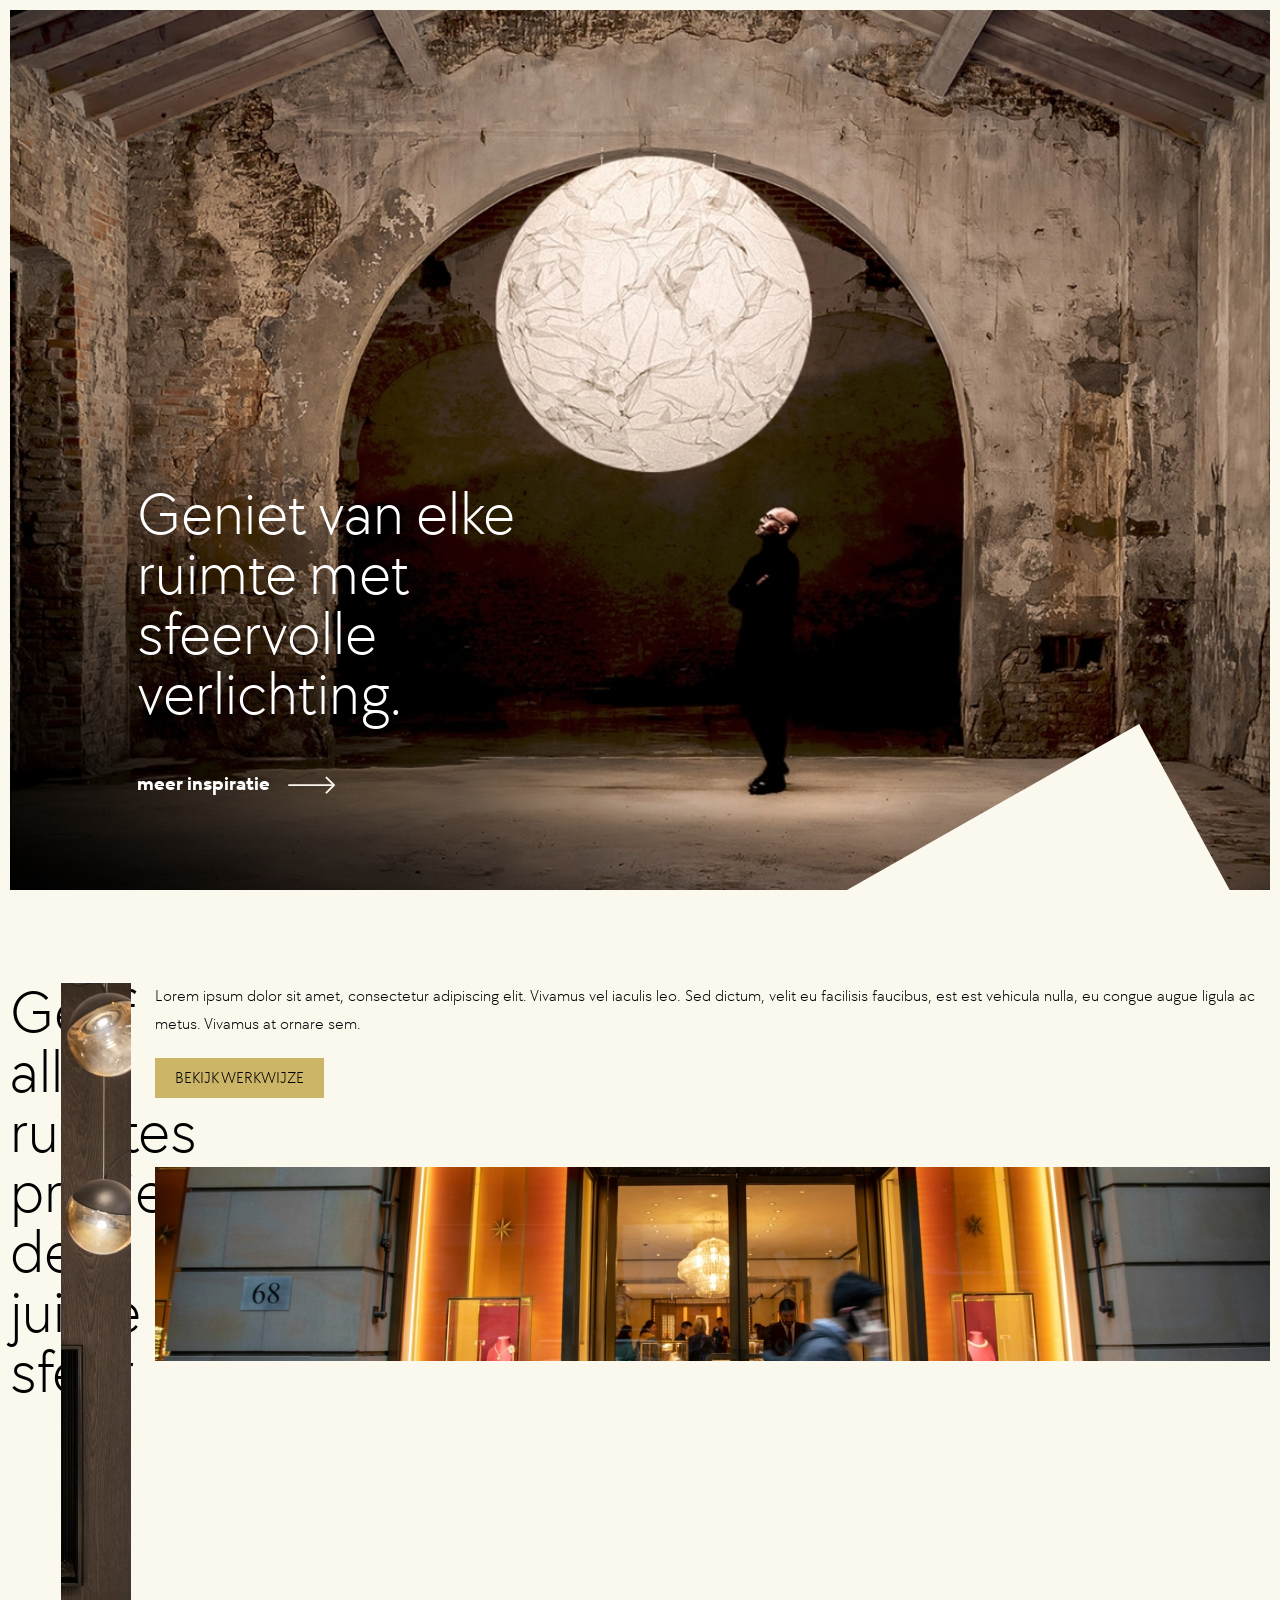
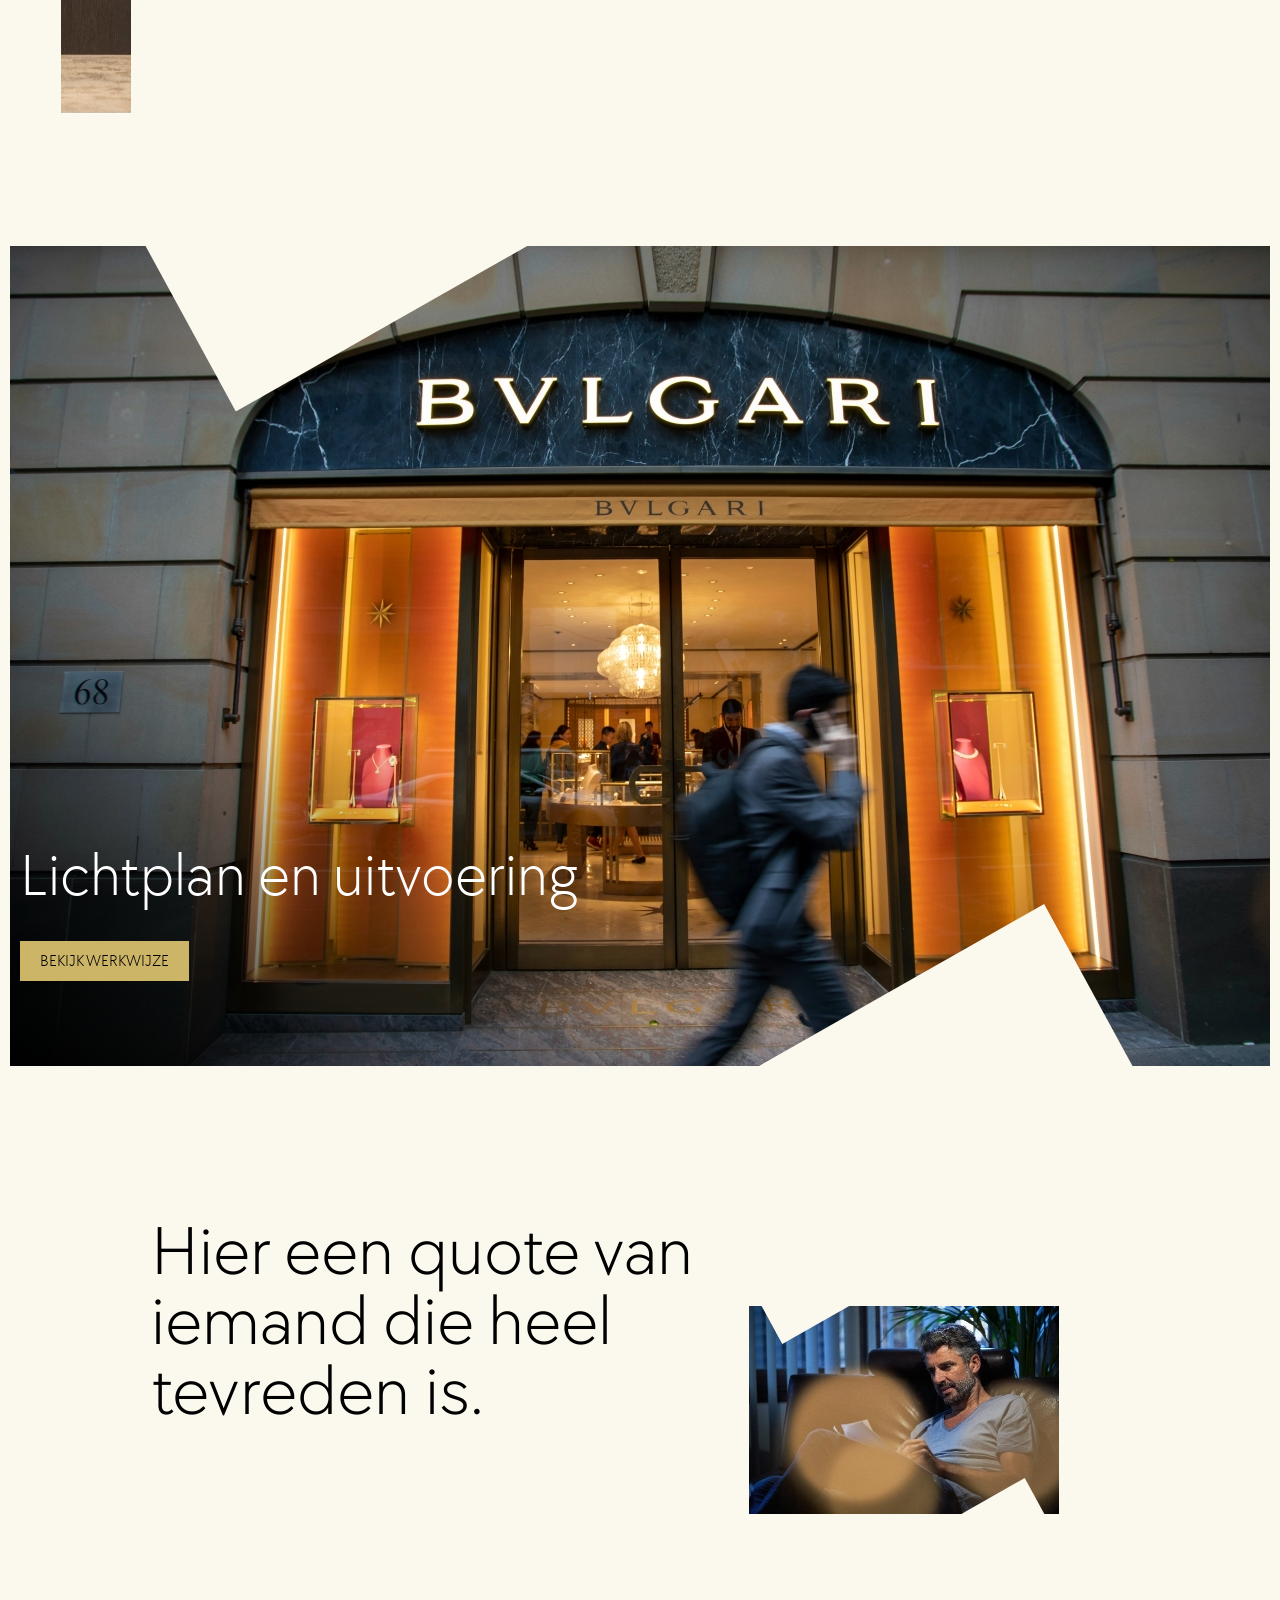
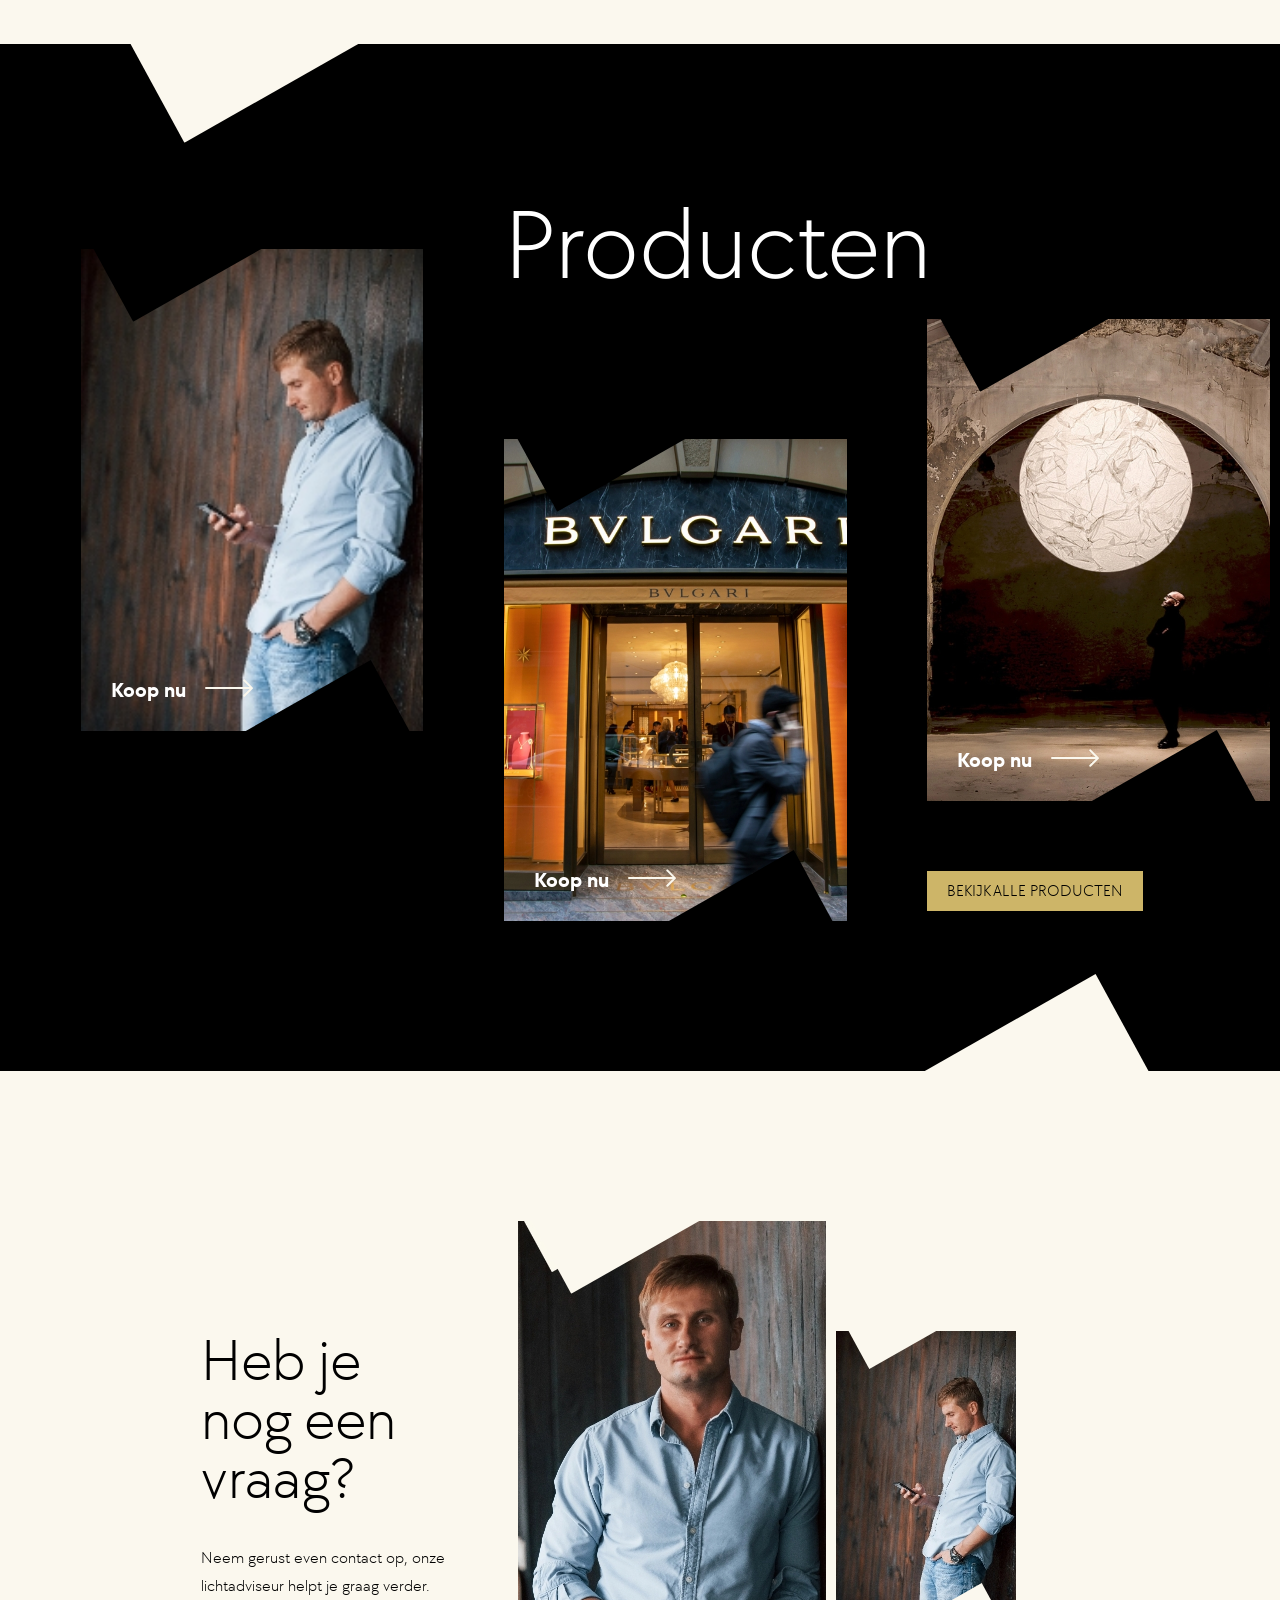
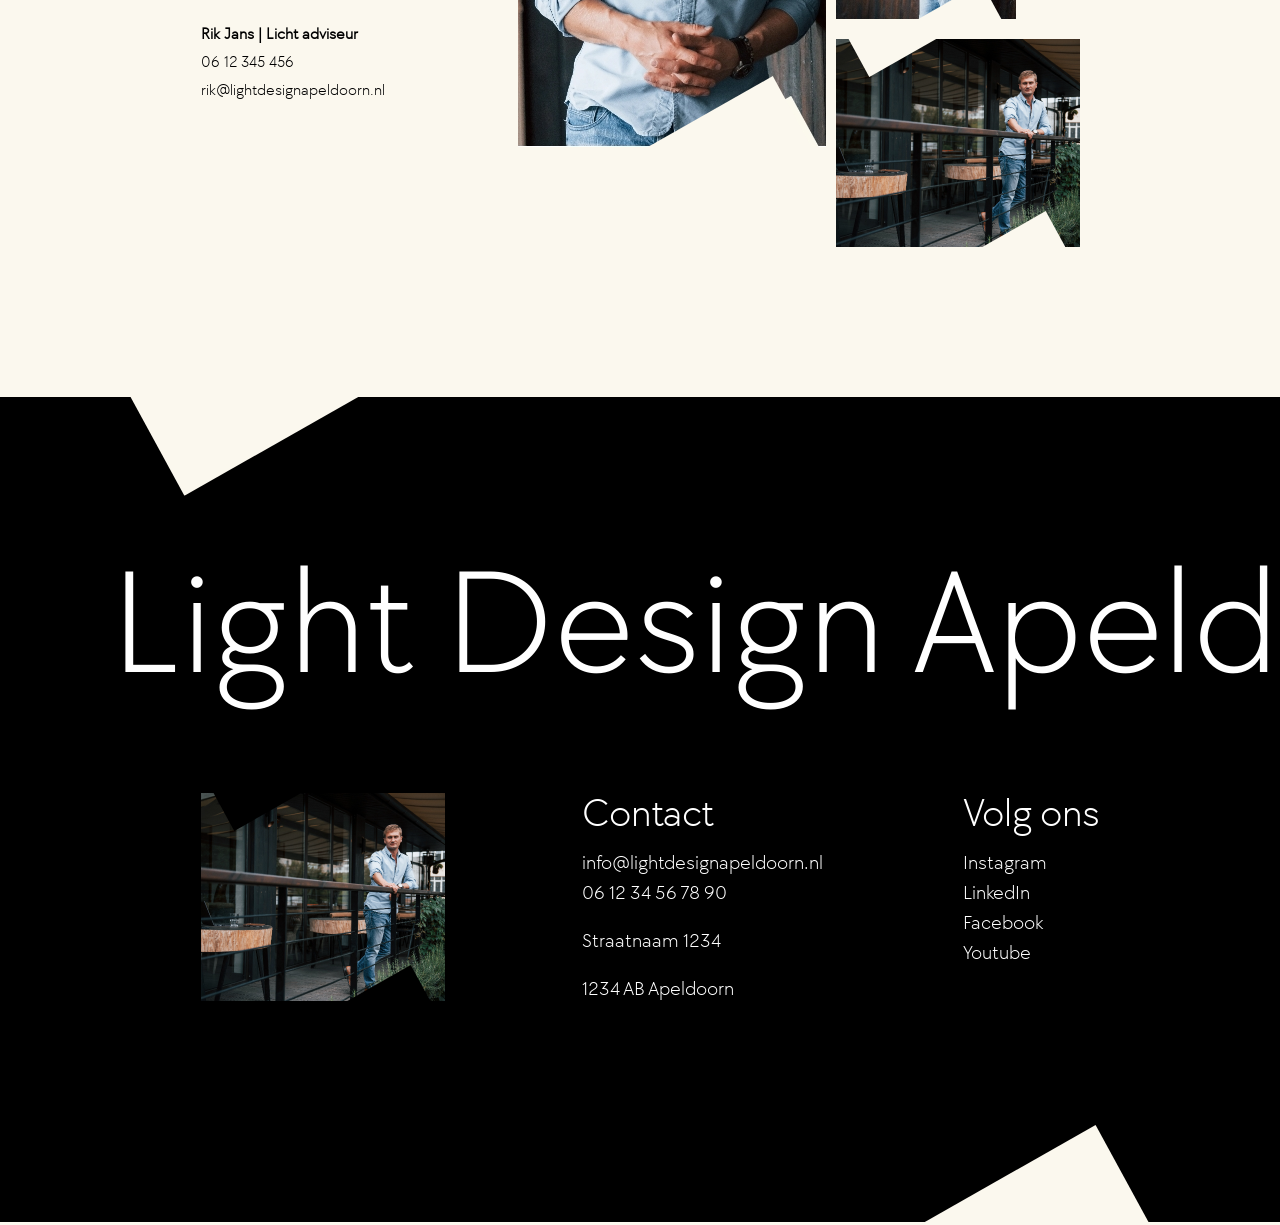
==== index.html @ 95f91394 "fix hero" ====
<!DOCTYPE html>
<html lang="en">
  <head>
    <meta charset="UTF-8" />
    <meta name="viewport" content="width=device-width, initial-scale=1.0" />
    <link rel="stylesheet" href="style.css" />
  
    <title>Light Design</title>
  </head>
  <body>
    <section class="hero">
      <svg class="shape-bottom" xmlns="http://www.w3.org/2000/svg" width="413.691"    height="179.454" viewBox="0 0 413.691 179.454">
        <path id="Path_262" data-name="Path 262" d="M315.835,0,0,179.453H413.691Z" transform="translate(0 0)" fill="#fbf8ee"/>
       </svg>
      <div class="hero-image cover-image">
        <img src="images/cms/image-hero.jpg" alt="image-hero" />
      </div>
      <div class="wrapper">
      <div class="hero-text">
            <h1>Geniet van elke ruimte met sfeervolle verlichting.</h1>
            <a class="btn" href="overview.html">
              <span>meer inspiratie</span> 
              <svg class="arrow-right" xmlns="http://www.w3.org/2000/svg" width="47.981" height="18.22" viewBox="0 0 47.981 18.22">
              <g id="arrow-right" transform="translate(1 1.414)">
                <line id="Line_7" data-name="Line 7" x2="45" transform="translate(0 7.696)" fill="none" stroke="#fbf8ee" stroke-linecap="round" stroke-linejoin="round" stroke-width="2"/>
                <path id="Path_115" data-name="Path 115" d="M12,5l7.7,7.7-7.7,7.7" transform="translate(26.285 -5)" fill="none" stroke="#fbf8ee" stroke-linecap="round" stroke-linejoin="round" stroke-width="2"/>
              </g>
            </svg>
            </a>
        </div>
      </div>
    </section>
    <section class="gallery ">
      <div class="wrapper ">
          <h2>Geef alle ruimtes precies de juiste sfeer</h2>
        <div class="galley-image cover-image">
          <img src="images/cms/gallery-image-big.jpg" alt="">
        </div>
        <div class="gallery-text-image">
          <p>Lorem ipsum dolor sit amet, consectetur adipiscing elit. Vivamus vel iaculis leo. Sed dictum, velit eu facilisis faucibus, est est vehicula nulla, eu congue augue ligula ac metus. Vivamus at ornare sem.</p>
          <a class="btn btn-brown" href="#">BEKIJK WERKWIJZE</a>
          <div class="gallery-text-image-image cover-image">
            <img src="images/cms/gallery-image-small.jpg" alt="">
          </div>
        </div>
      </div>
    </section>
    <section class="overview-project">
      <svg class="shape-top" xmlns="http://www.w3.org/2000/svg" width="413.691"    height="179.454" viewBox="0 0 413.691 179.454">
        <path id="Path_262" data-name="Path 262" d="M315.835,0,0,179.453H413.691Z" transform="translate(0 0)" fill="#fbf8ee"/>
       </svg>
      <svg class="shape-bottom" xmlns="http://www.w3.org/2000/svg" width="413.691"    height="179.454" viewBox="0 0 413.691 179.454">
        <path id="Path_262" data-name="Path 262" d="M315.835,0,0,179.453H413.691Z" transform="translate(0 0)" fill="#fbf8ee"/>
       </svg>
      <div class="overview-project-image cover-image">
        <img src="images/cms/gallery-image-small.jpg" alt="">
      </div>
      <div class="wrapper">
      <div class="overview-project-text">
            <h1>Lichtplan en uitvoering</h1>
            <a class="btn btn-brown" href="">BEKIJK WERKWIJZE</a>
        </div>
      </div>
    </section>
    <section class="text-image">
      <div class="wrapper">
        <div class="text-image-text">
          <h1>Hier een quote van iemand die heel tevreden is.</h1>
        </div>
        <div class="text-image-image cover-image">
          <svg class="shape-top" xmlns="http://www.w3.org/2000/svg" width="413.691"    height="179.454" viewBox="0 0 413.691 179.454">
            <path id="Path_262" data-name="Path 262" d="M315.835,0,0,179.453H413.691Z" transform="translate(0 0)" fill="#fbf8ee"/>
           </svg>
          <svg class="shape-bottom" xmlns="http://www.w3.org/2000/svg" width="413.691"    height="179.454" viewBox="0 0 413.691 179.454">
            <path id="Path_262" data-name="Path 262" d="M315.835,0,0,179.453H413.691Z" transform="translate(0 0)" fill="#fbf8ee"/>
           </svg>
          <img src="images/cms/image-text.jpg" alt="">
        </div>
     </div>
    </section>
    
    <section class="overview-products">
      <svg class="shape-top" xmlns="http://www.w3.org/2000/svg" width="413.691"    height="179.454" viewBox="0 0 413.691 179.454">
        <path id="Path_262" data-name="Path 262" d="M315.835,0,0,179.453H413.691Z" transform="translate(0 0)" fill="#fbf8ee"/>
       </svg>
      <svg class="shape-bottom" xmlns="http://www.w3.org/2000/svg" width="413.691"    height="179.454" viewBox="0 0 413.691 179.454">
        <path id="Path_262" data-name="Path 262" d="M315.835,0,0,179.453H413.691Z" transform="translate(0 0)" fill="#fbf8ee"/>
       </svg>
      <div class="wrapper">
        <h1>Producten</h1>
        <div class="overview-products-items">
          <div class="overview-produc-item">
            <svg class="shape-top" xmlns="http://www.w3.org/2000/svg" width="413.691"    height="179.454" viewBox="0 0 413.691 179.454">
              <path id="Path_262" data-name="Path 262" d="M315.835,0,0,179.453H413.691Z" transform="translate(0 0)" fill="#fbf8ee"/>
             </svg>
            <svg class="shape-bottom" xmlns="http://www.w3.org/2000/svg" width="413.691"    height="179.454" viewBox="0 0 413.691 179.454">
              <path id="Path_262" data-name="Path 262" d="M315.835,0,0,179.453H413.691Z" transform="translate(0 0)" fill="#fbf8ee"/>
             </svg>
            <div class="overview-product-item-image cover-image">
              <img src="images/cms/image2.jpg" alt="">
            </div>
            <div class="overview-product-item-text">
              <a class="btn" href="#">
                <span>Koop nu</span> 
                <svg class="arrow-right" xmlns="http://www.w3.org/2000/svg" width="47.981" height="18.22" viewBox="0 0 47.981 18.22">
                <g id="arrow-right" transform="translate(1 1.414)">
                  <line id="Line_7" data-name="Line 7" x2="45" transform="translate(0 7.696)" fill="none" stroke="#fbf8ee" stroke-linecap="round" stroke-linejoin="round" stroke-width="2"/>
                  <path id="Path_115" data-name="Path 115" d="M12,5l7.7,7.7-7.7,7.7" transform="translate(26.285 -5)" fill="none" stroke="#fbf8ee" stroke-linecap="round" stroke-linejoin="round" stroke-width="2"/>
                </g>
              </svg>
              </a>
            </div>
          </div>

          <div class="overview-produc-item">
            <svg class="shape-top" xmlns="http://www.w3.org/2000/svg" width="413.691"    height="179.454" viewBox="0 0 413.691 179.454">
              <path id="Path_262" data-name="Path 262" d="M315.835,0,0,179.453H413.691Z" transform="translate(0 0)" fill="#fbf8ee"/>
             </svg>
            <svg class="shape-bottom" xmlns="http://www.w3.org/2000/svg" width="413.691"    height="179.454" viewBox="0 0 413.691 179.454">
              <path id="Path_262" data-name="Path 262" d="M315.835,0,0,179.453H413.691Z" transform="translate(0 0)" fill="#fbf8ee"/>
             </svg>
            <div class="overview-product-item-image cover-image">
              <img src="images/cms/gallery-image-small.jpg" alt="">
            </div>
            <div class="overview-product-item-text">
              <a class="btn" href="#">
                <span>Koop nu</span> 
                <svg class="arrow-right" xmlns="http://www.w3.org/2000/svg" width="47.981" height="18.22" viewBox="0 0 47.981 18.22">
                <g id="arrow-right" transform="translate(1 1.414)">
                  <line id="Line_7" data-name="Line 7" x2="45" transform="translate(0 7.696)" fill="none" stroke="#fbf8ee" stroke-linecap="round" stroke-linejoin="round" stroke-width="2"/>
                  <path id="Path_115" data-name="Path 115" d="M12,5l7.7,7.7-7.7,7.7" transform="translate(26.285 -5)" fill="none" stroke="#fbf8ee" stroke-linecap="round" stroke-linejoin="round" stroke-width="2"/>
                </g>
              </svg>
              </a>
            </div>
          </div>

          <div class="overview-produc-item">
            <svg class="shape-top" xmlns="http://www.w3.org/2000/svg" width="413.691"    height="179.454" viewBox="0 0 413.691 179.454">
              <path id="Path_262" data-name="Path 262" d="M315.835,0,0,179.453H413.691Z" transform="translate(0 0)" fill="#fbf8ee"/>
             </svg>
            <svg class="shape-bottom" xmlns="http://www.w3.org/2000/svg" width="413.691"    height="179.454" viewBox="0 0 413.691 179.454">
              <path id="Path_262" data-name="Path 262" d="M315.835,0,0,179.453H413.691Z" transform="translate(0 0)" fill="#fbf8ee"/>
             </svg>
            <div class="overview-product-item-image cover-image">
              <img src="images/cms/image-hero.jpg" alt="">
            </div>
            <div class="overview-product-item-text">
              <a class="btn" href="#">
                <span>Koop nu</span> 
                <svg class="arrow-right" xmlns="http://www.w3.org/2000/svg" width="47.981" height="18.22" viewBox="0 0 47.981 18.22">
                <g id="arrow-right" transform="translate(1 1.414)">
                  <line id="Line_7" data-name="Line 7" x2="45" transform="translate(0 7.696)" fill="none" stroke="#fbf8ee" stroke-linecap="round" stroke-linejoin="round" stroke-width="2"/>
                  <path id="Path_115" data-name="Path 115" d="M12,5l7.7,7.7-7.7,7.7" transform="translate(26.285 -5)" fill="none" stroke="#fbf8ee" stroke-linecap="round" stroke-linejoin="round" stroke-width="2"/>
                </g>
              </svg>
              </a>
            </div>
          </div>
          
          <div class="btn-product">
            <a href="#" class=" btn btn-brown">BEKIJK ALLE PRODUCTEN</a>
          </div>
        </div>
      </div>
    </section>

    <section class="cta">
      <div class="wrapper ">
        <div class="cta-content">
          <h2>Heb je nog een vraag?</h2>
          <p> Neem gerust even contact op, onze lichtadviseur helpt je graag verder.</p>
          <h5>Rik Jans | Licht adviseur</h5>
          <a href="#"> 06 12 345 456</a>
          <a href="#"> rik@lightdesignapeldoorn.nl</a>
        </div>
        <div class="cta-image-big cover-image">
          <svg class="shape-top" xmlns="http://www.w3.org/2000/svg" width="413.691"    height="179.454" viewBox="0 0 413.691 179.454">
            <path id="Path_262" data-name="Path 262" d="M315.835,0,0,179.453H413.691Z" transform="translate(0 0)" fill="#fbf8ee"/>
           </svg>
          <svg class="shape-bottom" xmlns="http://www.w3.org/2000/svg" width="413.691"    height="179.454" viewBox="0 0 413.691 179.454">
            <path id="Path_262" data-name="Path 262" d="M315.835,0,0,179.453H413.691Z" transform="translate(0 0)" fill="#fbf8ee"/>
           </svg>
          <img src="images/cms/image1.jpg" alt="">
        </div>
        <div class="cta-image-medium-small">
          <div class="cta-image-small cover-image">
            <svg class="shape-top" xmlns="http://www.w3.org/2000/svg" width="413.691"    height="179.454" viewBox="0 0 413.691 179.454">
              <path id="Path_262" data-name="Path 262" d="M315.835,0,0,179.453H413.691Z" transform="translate(0 0)" fill="#fbf8ee"/>
             </svg>
            <svg class="shape-bottom" xmlns="http://www.w3.org/2000/svg" width="413.691"    height="179.454" viewBox="0 0 413.691 179.454">
              <path id="Path_262" data-name="Path 262" d="M315.835,0,0,179.453H413.691Z" transform="translate(0 0)" fill="#fbf8ee"/>
             </svg>
            <img src="images/cms/image2.jpg" alt="">
          </div>
          <div class="cta-image-medium cover-image">
            <svg class="shape-top" xmlns="http://www.w3.org/2000/svg" width="413.691"    height="179.454" viewBox="0 0 413.691 179.454">
              <path id="Path_262" data-name="Path 262" d="M315.835,0,0,179.453H413.691Z" transform="translate(0 0)" fill="#fbf8ee"/>
             </svg>
            <svg class="shape-bottom" xmlns="http://www.w3.org/2000/svg" width="413.691"    height="179.454" viewBox="0 0 413.691 179.454">
              <path id="Path_262" data-name="Path 262" d="M315.835,0,0,179.453H413.691Z" transform="translate(0 0)" fill="#fbf8ee"/>
             </svg>
            <img src="images/cms/image-body.png" alt="">
          </div>
        </div>
      </div>
    </section>
    <footer>
      <svg class="shape-top" xmlns="http://www.w3.org/2000/svg" width="413.691"    height="179.454" viewBox="0 0 413.691 179.454">
        <path id="Path_262" data-name="Path 262" d="M315.835,0,0,179.453H413.691Z" transform="translate(0 0)" fill="#fbf8ee"/>
       </svg>
      <svg class="shape-bottom" xmlns="http://www.w3.org/2000/svg" width="413.691"    height="179.454" viewBox="0 0 413.691 179.454">
        <path id="Path_262" data-name="Path 262" d="M315.835,0,0,179.453H413.691Z" transform="translate(0 0)" fill="#fbf8ee"/>
       </svg>
      <div class="wrapper ">
        <h1>Light Design Apeldoorn</h1>
        <div class="footer-content">
          <div class="footer-image cover-image">
            <svg class="shape-top" xmlns="http://www.w3.org/2000/svg" width="413.691"    height="179.454" viewBox="0 0 413.691 179.454">
              <path id="Path_262" data-name="Path 262" d="M315.835,0,0,179.453H413.691Z" transform="translate(0 0)" fill="#fbf8ee"/>
             </svg>
            <svg class="shape-bottom" xmlns="http://www.w3.org/2000/svg" width="413.691"    height="179.454" viewBox="0 0 413.691 179.454">
              <path id="Path_262" data-name="Path 262" d="M315.835,0,0,179.453H413.691Z" transform="translate(0 0)" fill="#fbf8ee"/>
             </svg>
            <img src="images/cms/image-body.png" alt="">
          </div>
          <div class="footer-adress">
            <h3>Contact</h3>
            <a href="#">info@lightdesignapeldoorn.nl </a>
            <p> 06 12 34 56 78 90 </p>
            <p>Straatnaam 1234 </p>
            <p>1234 AB Apeldoorn </p>
          </div>
          <div class="footer-social">
            <h3>Volg ons</h3>
            <ul>
              <li> <a href="#">Instagram</a></li>
              <li> <a href="#">LinkedIn</a></li>
              <li> <a href="#">Facebook</a></li>
              <li> <a href="#">Youtube</a></li>
            </ul>
          </div>

        </div>
      </div>
    </footer>

    <script src="script/script.js"></script>
  </body>
</html>
---- style.css ----
﻿/*!
Theme Name: GS custom Theme
Author: GrowSkills
Author URI: https://growskills.nl/
Description: Custom developed theme.
Text Domain: starter-theme
Version: 1
*/@font-face{font-family:"bold";src:url(/fonts/TTChocolatesTrialBold.ttf)}@font-face{font-family:"light";src:url(/fonts/TTChocolatesTrialLight.ttf)}html{line-height:1.75rem;font-size:1rem;font-weight:400;font-family:light,sans-serif;-webkit-font-smoothing:antialiased;-webkit-tap-highlight-color:rgba(0,0,0,0);-moz-osx-font-smoothing:grayscale;-webkit-text-size-adjust:100%;box-sizing:border-box;scroll-behavior:smooth}*{margin:0;padding:0}body{min-height:100vh;color:#000;background-color:#fbf8ee}#site-container{position:relative;overflow:hidden}#content-container>section:first-child{margin-top:50px}@media(min-width: 60rem){#content-container>section:first-child{margin-top:118px}}.cover-image{position:relative;width:100%}.cover-image>img{display:block;width:100%;height:100%;position:absolute;left:0;top:0;object-fit:cover}.wrapper{position:relative;width:calc(100% - 20px);max-width:86.875rem;margin:0 auto;display:grid;grid-template-columns:repeat(12, 1fr);grid-gap:0rem 10px;gap:0rem 10px}@media(min-width: 48rem){.wrapper{display:grid;grid-template-columns:repeat(20, 1fr);grid-gap:0rem 10px;gap:0rem 10px}}.with-margin{margin:2rem 0}@media(min-width: 48rem){.with-margin{margin:3rem 0}}@media(min-width: 60rem){.with-margin{margin:4rem 0}}@media(min-width: 90rem){.with-margin{margin:8rem 0}}.with-padding{padding:52px 0}@media(min-width: 48rem){.with-padding{padding:51px 0}}@media(min-width: 60rem){.with-padding{padding:5.75rem 0}}h1,h2,h3,h4{font-family:light,sans-serif;line-height:1;color:#000}h2,h3,h4{margin-bottom:0.625rem}h1{font-size:2.25rem;margin-bottom:1.5625rem;line-height:1;color:#fff;font-weight:300}@media(min-width: 60rem){h1{font-size:3.75rem;margin-bottom:2.25rem}}h2{font-size:2rem;line-height:1;font-weight:400;margin-bottom:1.5625rem}@media(min-width: 48rem){h2{font-size:2.5rem}}@media(min-width: 60rem){h2{font-size:3.75rem;margin-bottom:2.25rem}}h3{font-size:1.5rem;margin-bottom:0.9375rem}h4{font-size:1.375rem}b,strong{font-weight:700}em{font-style:italic}p{margin-bottom:20px}.text-container{padding:60px 0}@media(min-width: 60rem){.text-container{padding:150px 0;display:grid;grid-template-columns:repeat(16, 1fr);grid-gap:0rem 10px;gap:0rem 10px}}@media(min-width: 60rem){.text-container h1,.text-container h2,.text-container h3,.text-container h4,.text-container h5,.text-container h6{grid-column-start:1;grid-column-end:span 13}}.text-container p,.text-container ul,.text-container ol,.text-container blockquote,.text-container .embed-container,.text-container .wp-caption{line-height:1.5rem;max-width:100%;margin:0 0.3125rem 1.25rem 0}@media(min-width: 60rem){.text-container p,.text-container ul,.text-container ol,.text-container blockquote,.text-container .embed-container,.text-container .wp-caption{grid-column-start:1;grid-column-end:span 9}}@media(min-width: 60rem){.text-container p:last-child,.text-container ul:last-child,.text-container ol:last-child,.text-container blockquote:last-child,.text-container .embed-container:last-child,.text-container .wp-caption:last-child{margin-bottom:0}}.text-container ul,.text-container ol{position:relative;list-style:none}.text-container ul li:not(.gfield),.text-container ol li:not(.gfield){padding-left:1.25em}.text-container ul li:not(.gfield)::before,.text-container ol li:not(.gfield)::before{position:absolute;text-indent:-1.25em}.text-container ul li:not(.gfield)::before{content:"•"}.text-container ol{counter-reset:ol-counter}.text-container ol li{counter-increment:ol-counter}.text-container ol li::before{content:counter(ol-counter) "."}.text-container a:not(.btn):hover{color:#000}.text-container p:has(img){max-width:100%;position:relative;height:350px;margin:40px 0 60px 0}@media(min-width: 60rem){.text-container p:has(img){height:558px;grid-column-start:4;grid-column-end:span 13}}.text-container p:has(img)>img{width:100%;height:100%;object-fit:cover}.text-container p:has(img)::before{content:"";position:absolute;top:0;width:167.18px;left:10px;height:68px;background:url("images/shape-bottom.svg") no-repeat 0 0;z-index:3;transform:scale(-1)}.text-container p:has(img)::after{content:"";position:absolute;bottom:0;right:10px;width:167.18px;height:68px;background:url("images/shape-bottom.svg") no-repeat 0 0;z-index:5}.text-container blockquote{padding-left:1em;font-size:1.4em;line-height:1.2;border-left:.1rem solid currentColor}@media(min-width: 48rem){.text-container .body-text-btn{grid-column-start:1;grid-column-end:span 3}}.btn{transition:padding .3s ease-in-out;position:relative;font-family:bold,sans-serif;font-size:1rem;display:inline-block;background-color:#ba5d01;color:#fff;padding:0.75rem 1.25rem 0.75rem 1.25rem;text-decoration:none;line-height:1;overflow:hidden;z-index:1}.btn::before{position:absolute;content:"";top:50%;right:5px;width:35px;height:19px;transform:translate(-50%, -50%)}.btn{transition:all .2s ease-in-out}.btn-brown{font-family:light,sans-serif;background-color:#cdb568;color:#000;transition:all .2s ease-in-out;border:1px solid #cdb568;padding:0.6875rem 1.1875rem 0.6875rem 1.1875rem}.btn-brown:hover{background-color:rgba(0,0,0,0)}form{position:relative;max-width:43.75rem}form input[type=text]{background:#fff;height:3.75rem;padding:1.25rem 1.875rem;border-radius:1.875rem}form input[type=text]::-webkit-input-placeholder{color:rgba(0,0,0,.6);font-weight:400}form input[type=text]:-moz-placeholder{color:rgba(0,0,0,.6);font-weight:400}form input[type=text]::-moz-placeholder{color:rgba(0,0,0,.6);font-weight:400}form input[type=text]:-ms-input-placeholder{color:rgba(0,0,0,.6);font-weight:400}form input[type=submit]{position:absolute;top:0;right:0;background:#000;height:3.75rem;border-radius:1.875rem;color:#fff;font-weight:800;padding:0 1.875rem;text-transform:uppercase}form input[type=submit]:hover{cursor:pointer}header{position:fixed;top:25px;left:0;height:60px;z-index:100;width:100%}.logo{position:relative;display:inline-block;height:55px;width:60px;left:65px}.logo::before{content:"";position:absolute;top:-110px;left:-62px;width:279px;height:156px;background-color:#fbf8ee;transform:rotate(-31deg)}.hero{overflow:hidden;position:relative;height:589px;margin:10px 10px 0 10px}@media(min-width: 60rem){.hero{height:calc(100vh - 20px)}}.hero .wrapper{z-index:6;height:100%;align-items:end}@media(min-width: 48rem){.hero .wrapper{width:100%}}.hero .shape-bottom{bottom:-1px;position:absolute;right:25px;z-index:5;width:30vw;height:auto;max-width:414px}@media(min-width: 60rem){.hero .shape-bottom{right:40px}}.hero-image{position:absolute;height:100%;width:100%;z-index:3}.hero-image::before{content:"";position:absolute;top:0;left:0;width:100%;height:100%;z-index:4;background:#fff;background:linear-gradient(195deg, rgba(255, 255, 255, 0.0004376751) 50%, rgb(0, 0, 0) 100%)}@media(min-width: 60rem){.hero-image::before{background:linear-gradient(211deg, rgba(255, 255, 255, 0.0004376751) 65%, rgb(0, 0, 0) 100%)}}.hero-text{grid-column-start:2;grid-column-end:span 10;margin-bottom:38px}@media(min-width: 60rem){.hero-text{grid-column-start:3;grid-column-end:span 8;margin-bottom:76px}}.hero-text .arrow-right{position:relative;top:4px;right:0;padding-left:14px;width:35px;transition:right .3s ease-in-out}@media(min-width: 60rem){.hero-text .arrow-right{width:47px}}@media(min-width: 60rem){.hero-text .btn{padding-left:0;font-size:20px;background-color:rgba(0,0,0,0)}.hero-text .btn:hover .arrow-right{right:-20px;color:#ba5d01;z-index:-1}}.gallery{margin:92px 0px}.gallery .wrapper{display:grid;grid-template-columns:repeat(10, 1fr);grid-gap:0rem 10px;gap:0rem 10px}.gallery .wrapper h2{font-size:46px;margin-bottom:40px;grid-column-start:1;grid-column-end:span 11}@media(min-width: 60rem){.gallery .wrapper h2{font-size:60px;margin-bottom:200px;grid-column-start:1;grid-column-end:span 5}}.galley-image{height:440px;margin-left:1px;margin-bottom:40px;grid-column-start:2;grid-column-end:span 10}@media(min-width: 60rem){.galley-image{height:732px;grid-column-start:6;grid-column-end:span 8}}.gallery-text-image{position:relative;margin-left:5px;grid-column-start:2;grid-column-end:span 8}@media(min-width: 60rem){.gallery-text-image{margin-bottom:200px;grid-column-start:15;grid-column-end:span 5}}.gallery-text-image-image{display:none}@media(min-width: 60rem){.gallery-text-image-image{position:relative;display:block;margin-top:60px;height:193.93px}}.overview-project{overflow:hidden;position:relative;height:589px;margin:10px 0px 150px 10px}@media(min-width: 60rem){.overview-project{margin:10px 10px 150px 10px;min-height:820px}}.overview-project .wrapper{display:flex;align-items:end;height:100%;z-index:4}.overview-project .shape-top{top:-1px;position:absolute;left:25px;z-index:8;width:30vw;height:auto;transform:scale(-1);max-width:414px}@media(min-width: 60rem){.overview-project .shape-top{left:135px}}.overview-project .shape-bottom{bottom:-5px;position:absolute;right:25px;z-index:8;width:30vw;height:auto;max-width:414px}@media(min-width: 60rem){.overview-project .shape-bottom{right:135px}}.overview-project-image{position:absolute;height:100%;width:100%;z-index:3}.overview-project-image::before{content:"";position:absolute;top:0;left:0;width:100%;height:100%;z-index:4;background:#fff;background:linear-gradient(195deg, rgba(255, 255, 255, 0.0004376751) 50%, rgb(0, 0, 0) 100%)}@media(min-width: 60rem){.overview-project-image::before{background:linear-gradient(211deg, rgba(255, 255, 255, 0.0004376751) 65%, rgb(0, 0, 0) 100%)}}.overview-project-text{margin-bottom:38px}@media(min-width: 60rem){.overview-project-text{margin-bottom:76px}}.overview-project-text .arrow-right{position:relative;top:4px;right:0;padding-left:14px;width:35px;transition:right .3s ease-in-out}@media(min-width: 60rem){.overview-project-text .arrow-right{width:47px}}.text-image{margin-bottom:130px}.text-image .wrapper{display:grid;grid-template-columns:repeat(10, 1fr);grid-gap:0rem 10px;gap:0rem 10px}@media(min-width: 60rem){.text-image .wrapper{display:grid;grid-template-columns:repeat(18, 1fr);grid-gap:0rem 10px;gap:0rem 10px}}.text-image-text{grid-column-start:1;grid-column-end:span 10}@media(min-width: 60rem){.text-image-text{grid-column-start:3;grid-column-end:span 8}}.text-image-text h1{color:#000;font-size:46px;margin-bottom:60px}@media(min-width: 60rem){.text-image-text h1{font-size:70px}}.text-image-image{position:relative;overflow:hidden;grid-column-start:2;grid-column-end:span 10;height:208px;max-width:310px}@media(min-width: 60rem){.text-image-image{grid-column-start:11;grid-column-end:span 6;margin:90px 0 0 33px}}.text-image-image .shape-top{top:-1px;position:absolute;left:25px;z-index:8;width:90px;height:auto;transform:scale(-1);max-width:414px}@media(min-width: 60rem){.text-image-image .shape-top{left:1vw}}.text-image-image .shape-bottom{bottom:-3px;position:absolute;right:25px;z-index:8;width:90px;height:auto;max-width:414px}@media(min-width: 60rem){.text-image-image .shape-bottom{right:1vw}}.overview-products{position:relative;background-color:#000;padding:100px 0}@media(min-width: 60rem){.overview-products{padding:150px 0}}.overview-products .wrapper{display:grid;grid-template-columns:repeat(2, 1fr);grid-gap:0rem 10px;gap:0rem 10px}@media(min-width: 60rem){.overview-products .wrapper{display:grid;grid-template-columns:repeat(18, 1fr);grid-gap:0rem 10px;gap:0rem 10px}}@media(min-width: 60rem){.overview-products .wrapper h1{grid-column-start:8;grid-column-end:span 6;font-size:100px;margin-bottom:25px}}.overview-products .wrapper .btn-product{grid-column-start:1;grid-column-end:span 2}@media(min-width: 60rem){.overview-products .wrapper .btn-product{margin-top:-50px;grid-column-start:14;grid-column-end:span 5}}.overview-products .wrapper .btn-product .btn:hover{color:#cdb568}.overview-products .shape-top{top:-1px;position:absolute;left:10px;z-index:8;width:118px;height:auto;transform:scale(-1)}@media(min-width: 60rem){.overview-products .shape-top{width:230px;left:130px}}.overview-products .shape-bottom{bottom:-3px;position:absolute;right:10px;z-index:8;width:118px;height:auto}@media(min-width: 60rem){.overview-products .shape-bottom{width:230px;right:130px}}.overview-products-items{grid-column-start:1;grid-column-end:span 2;display:grid;grid-template-columns:repeat(10, 1fr);grid-gap:60px 10px;gap:60px 10px}@media(min-width: 48rem){.overview-products-items{display:grid;grid-template-columns:repeat(10, 1fr);grid-gap:60px 10px;gap:60px 10px}}@media(min-width: 60rem){.overview-products-items{grid-column-end:span 18;display:grid;grid-template-columns:repeat(18, 1fr);grid-gap:0rem 10px;gap:0rem 10px}}.overview-produc-item{height:482px;position:relative;overflow:hidden;grid-column-end:span 10}@media(min-width: 48rem){.overview-produc-item{grid-column-end:span 5}}@media(min-width: 60rem){.overview-produc-item:nth-child(3n+1){grid-column-start:2;margin-top:-70px}}@media(min-width: 60rem){.overview-produc-item:nth-child(3n+2){grid-column-start:8;margin-top:120px}}@media(min-width: 60rem){.overview-produc-item:nth-child(3n+3){grid-column-start:14}}.overview-produc-item .shape-top{top:-1px;position:absolute;left:25px;z-index:8;width:170px;height:auto;transform:scale(-1);max-width:414px}.overview-produc-item .shape-top path{fill:#000}@media(min-width: 60rem){.overview-produc-item .shape-top{left:1vw}}.overview-produc-item .shape-bottom{bottom:-3px;position:absolute;right:25px;z-index:8;width:170px;height:auto;max-width:414px}.overview-produc-item .shape-bottom path{fill:#000}@media(min-width: 60rem){.overview-produc-item .shape-bottom{right:1vw}}.overview-product-item-image{position:absolute;top:0;left:0;width:100%;height:100%}.overview-product-item-text{position:absolute;width:100%;height:100%;display:flex;flex-direction:column;justify-content:end;z-index:4}.overview-product-item-text .btn{margin:30px;padding-left:0;padding-bottom:0;background-color:rgba(0,0,0,0)}.overview-product-item-text .btn span{display:inline-block;font-size:21px;padding-right:15px}.cta{padding:150px 0}.cta .wrapper{display:grid;grid-template-columns:repeat(12, 1fr);grid-gap:50px 10px;gap:50px 10px}@media(min-width: 60rem){.cta .wrapper{display:grid;grid-template-columns:repeat(20, 1fr);grid-gap:0rem 10px;gap:0rem 10px}}.cta-content{grid-column-start:2;grid-column-end:span 8}@media(min-width: 60rem){.cta-content{margin-top:110px;grid-column-start:4;grid-column-end:span 4}}.cta-content h2{font-size:60px}@media(min-width: 60rem){.cta-content h2{font-size:59px}}.cta-content a{display:block;text-decoration:none;color:#000;transition:all .3s ease-in-out}.cta-content a:hover{color:#ba5d01}.cta-content h5{font-size:16px}.cta-image-big{overflow:hidden;height:350px;grid-column-start:2;grid-column-end:span 10}@media(min-width: 60rem){.cta-image-big{height:526px;grid-column-start:9;grid-column-end:span 5}}.cta-image-big .shape-top{top:-1px;position:absolute;left:25px;z-index:8;width:100px;height:auto;transform:scale(-1)}@media(min-width: 60rem){.cta-image-big .shape-top{left:1vw;width:170px}}.cta-image-big .shape-bottom{bottom:-3px;position:absolute;right:25px;z-index:8;width:100px;height:auto}@media(min-width: 60rem){.cta-image-big .shape-bottom{right:1vw;width:170px}}.cta-image-medium-small{display:none}@media(min-width: 60rem){.cta-image-medium-small{display:block;margin-top:110px;display:grid;grid-template-columns:repeat(4, 1fr);grid-gap:20px 10px;gap:20px 10px;grid-column-start:14;grid-column-end:span 4}}.cta-image-small{position:relative;overflow:hidden}@media(min-width: 60rem){.cta-image-small{height:288px;grid-column-start:1;grid-column-end:span 3}}.cta-image-small .shape-top{top:-1px;position:absolute;left:25px;z-index:8;width:90px;height:auto;transform:scale(-1)}@media(min-width: 60rem){.cta-image-small .shape-top{left:1vw}}.cta-image-small .shape-bottom{bottom:-3px;position:absolute;right:25px;z-index:8;width:90px;height:auto}@media(min-width: 60rem){.cta-image-small .shape-bottom{right:1vw}}.cta-image-medium{position:relative;overflow:hidden}@media(min-width: 60rem){.cta-image-medium{height:208px;grid-column-start:1;grid-column-end:span 4}}.cta-image-medium .shape-top{top:-1px;position:absolute;left:25px;z-index:8;width:90px;height:auto;transform:scale(-1)}@media(min-width: 60rem){.cta-image-medium .shape-top{left:1vw}}.cta-image-medium .shape-bottom{bottom:-3px;position:absolute;right:25px;z-index:8;width:90px;height:auto;max-width:414px}@media(min-width: 60rem){.cta-image-medium .shape-bottom{right:1vw}}.menu-is-open #content-container{position:fixed;width:100%;height:100vh;left:0;top:0}.header-menu-small{position:fixed;top:-100%;left:0;width:100%;transition:all .3s ease;z-index:8;opacity:0;min-height:100vh;background:#000}.header-menu-small .wrapper{padding-top:7.5rem}.header-menu-small .wrapper>ul{position:relative;width:100%;margin:0 auto}.header-menu-small .wrapper>ul ul.sub-menu li{margin-bottom:0}.header-menu-small .wrapper>ul ul.sub-menu li a{padding:0.625rem 1.25rem 1.25rem 1.875rem;font-size:1.25rem}.header-menu-small .wrapper>ul>li{margin-bottom:0.1875rem}.menu-is-open .header-menu-small{position:relative;top:0;opacity:1}.header-menu-small>ul{position:relative}.header-menu-small li{margin-bottom:0.1875rem}.header-menu-small a{font-family:bold,sans-serif;font-size:1.875rem;color:#fff;display:block;background:#181818;padding:1.25rem}.header-menu-large{display:none}@media(min-width: 60rem){.header-menu-large{display:flex;align-items:flex-start;padding-top:2.5rem}.header-menu-large li+li{margin-left:2rem}.header-menu-large li{position:relative}.header-menu-large li.current-menu-item:before{transition:all .4s ease-in-out;content:"";position:absolute;left:50%;top:-3.125rem;width:0.0625rem;height:1.875rem;background:#fff}.header-menu-large li.current-menu-item a{pointer-events:none}.header-menu-large li.menu-item-has-children:hover>ul{display:block}.fixed .header-menu-large li.current-menu-item:before{top:-2.5rem;background:#fff}.header-menu-large li a{font-family:bold,sans-serif;font-size:1.125rem;text-decoration:none;color:#fff}.header-menu-large li a:hover{text-decoration:underline}.fixed .header-menu-large li a{color:#fff}.fixed .header-menu-large{padding-top:1.25rem}.header-menu-large ul.sub-menu{display:none;position:absolute;top:2rem;left:0;background:#fff;min-width:9.375rem}.header-menu-large ul.sub-menu li{margin-left:0 !important;padding-bottom:0}.header-menu-large ul.sub-menu li a{color:#000;display:block;padding:0.75rem 0.625rem 0.5rem;font-size:1rem;border-radius:0;line-height:1.2}.header-menu-large ul.sub-menu li a:hover{background-color:rgba(0,0,0,.2);text-decoration:none}}.header-burger{position:absolute;top:1.875rem;transform:translateY(-50%);right:1.25rem;transition:transform .3s ease;transform-origin:center}@media(min-width: 60rem){.header-burger{display:none}}.menu-is-open .header-burger{transform:translateY(-50%) rotate(-90deg)}.header-burger-open{display:block;width:2.5rem;height:2.5rem}.menu-is-open .header-burger-open{display:none}.header-burger-close{display:none;width:2.5rem;height:2.5rem}.menu-is-open .header-burger-close{display:block}footer{position:relative;background-color:#000;padding:150px 0}footer .shape-top{top:-1px;position:absolute;left:10px;z-index:8;width:118px;height:auto;transform:scale(-1)}@media(min-width: 60rem){footer .shape-top{width:230px;left:130px}}footer .shape-bottom{bottom:-3px;position:absolute;right:10px;z-index:8;width:118px;height:auto}@media(min-width: 60rem){footer .shape-bottom{width:230px;right:130px}}footer .wrapper{display:grid;grid-template-columns:repeat(12, 1fr);grid-gap:0rem 10px;gap:0rem 10px;overflow:hidden}@media(min-width: 60rem){footer .wrapper{display:grid;grid-template-columns:repeat(20, 1fr);grid-gap:60px 10px;gap:60px 10px}}footer h1{position:relative;right:-25px;font-size:50px;text-wrap:nowrap;grid-column-start:1;grid-column-end:span 12}@media(min-width: 60rem){footer h1{right:-101px;font-size:150px}}footer h3,footer p,footer a{color:#fff;text-decoration:none}footer h3{font-size:40px;font-weight:300}footer p{font-size:20px}footer a{font-size:20px}.footer-adress{margin-bottom:50px}.footer-content{grid-column-start:2;grid-column-end:span 11}@media(min-width: 60rem){.footer-content{grid-column-start:1;grid-column-end:span 20;display:grid;grid-template-columns:repeat(20, 1fr);grid-gap:0rem 10px;gap:0rem 10px}}.footer-image{position:relative;display:none;height:208px}@media(min-width: 60rem){.footer-image{display:block;grid-column-start:4;grid-column-end:span 4}}.footer-image .shape-top{top:-1px;position:absolute;left:25px;z-index:8;width:90px;height:auto;transform:scale(-1);max-width:414px}.footer-image .shape-top path{fill:#000}@media(min-width: 60rem){.footer-image .shape-top{left:1vw}}.footer-image .shape-bottom{bottom:-3px;position:absolute;right:25px;z-index:8;width:90px;height:auto;max-width:414px}.footer-image .shape-bottom path{fill:#000}@media(min-width: 60rem){.footer-image .shape-bottom{right:1vw}}@media(min-width: 60rem){.footer-adress{grid-column-start:10;grid-column-end:span 4}}@media(min-width: 60rem){.footer-social{grid-column-start:16;grid-column-end:span 3}}/*# sourceMappingURL=style.css.map */
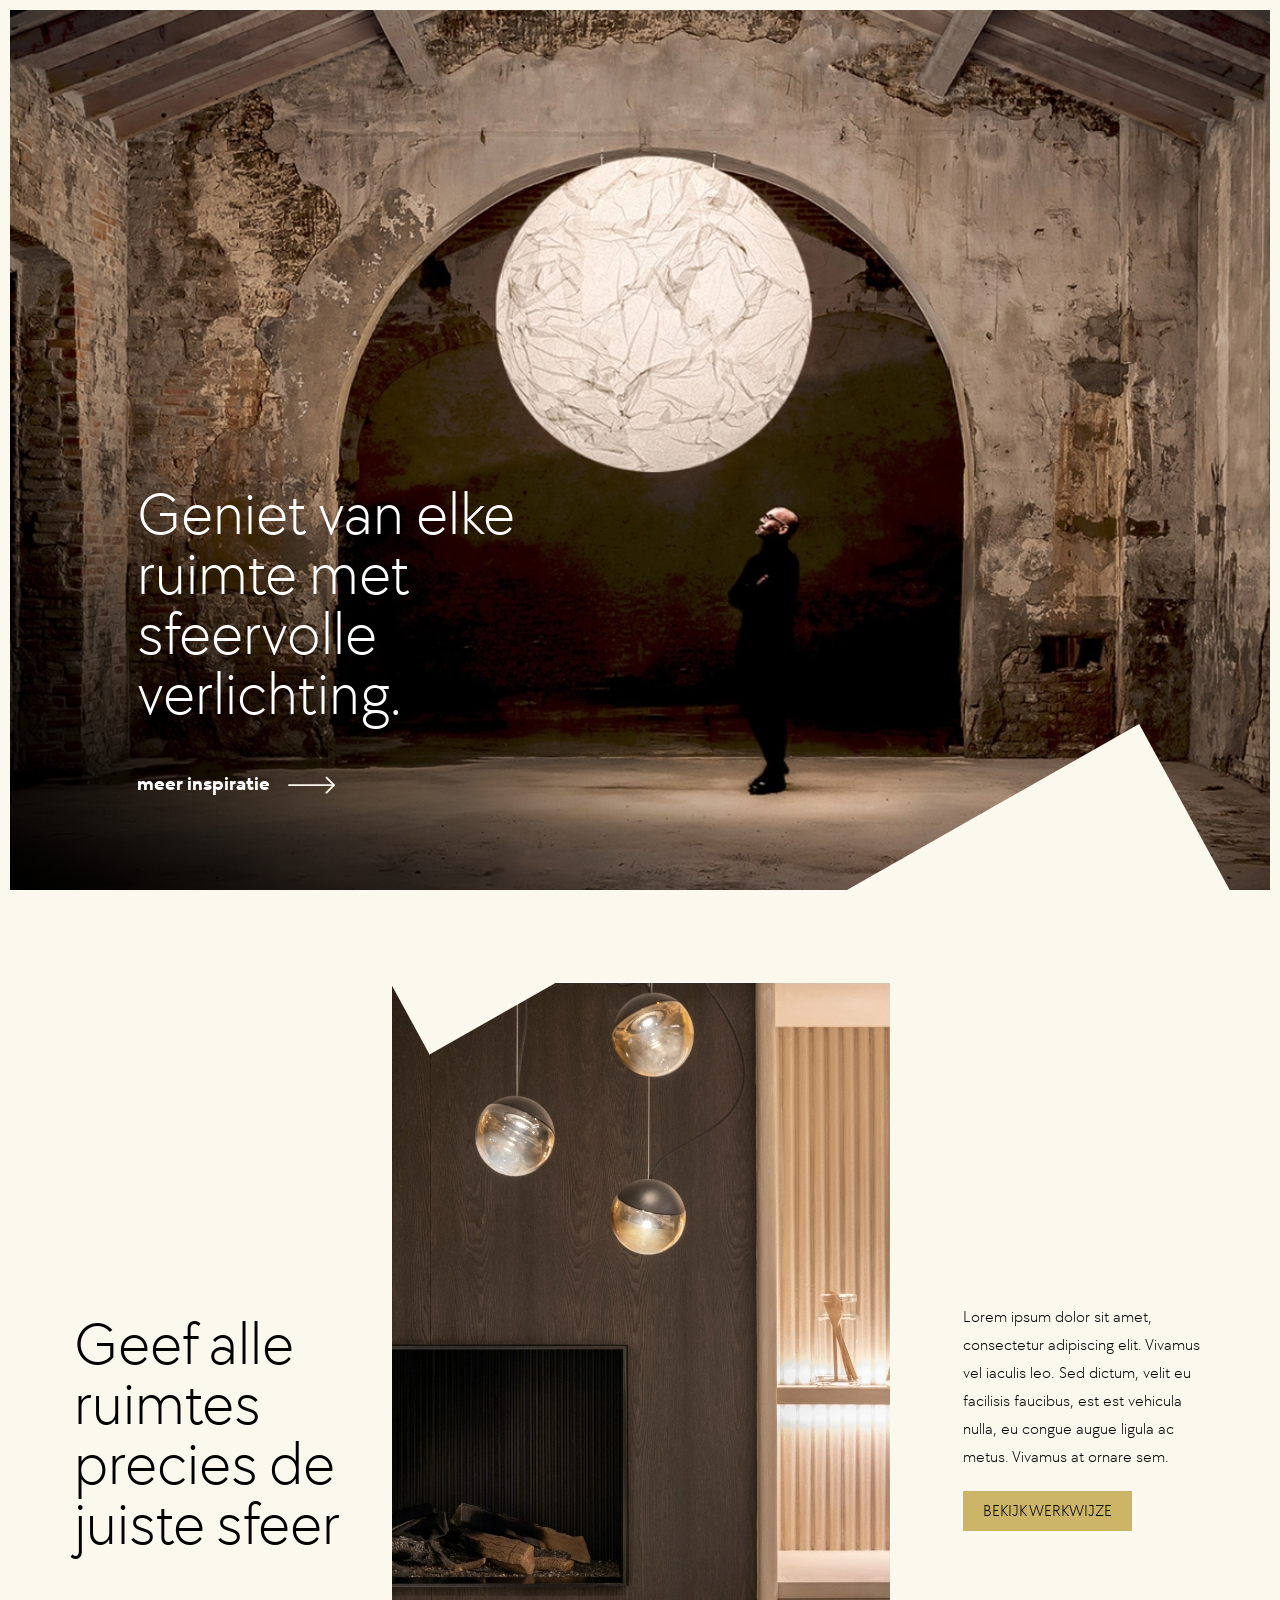
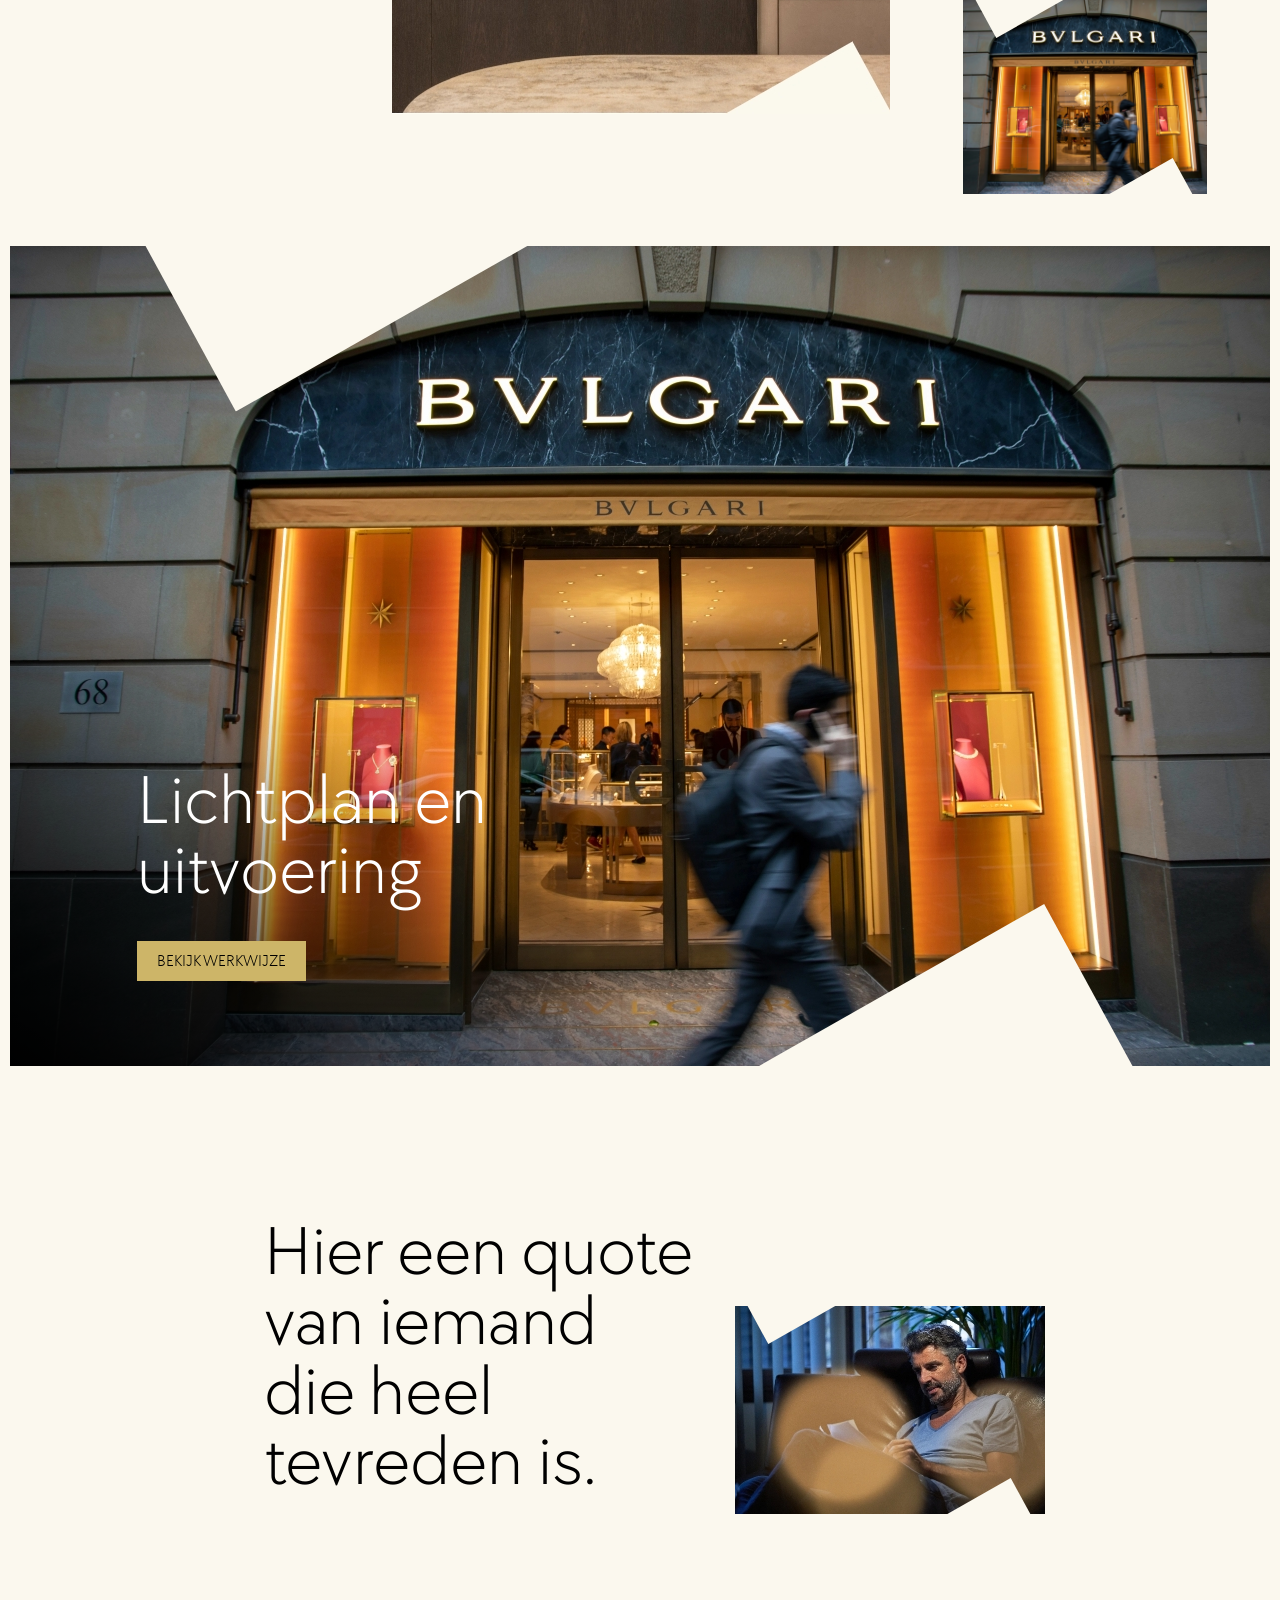
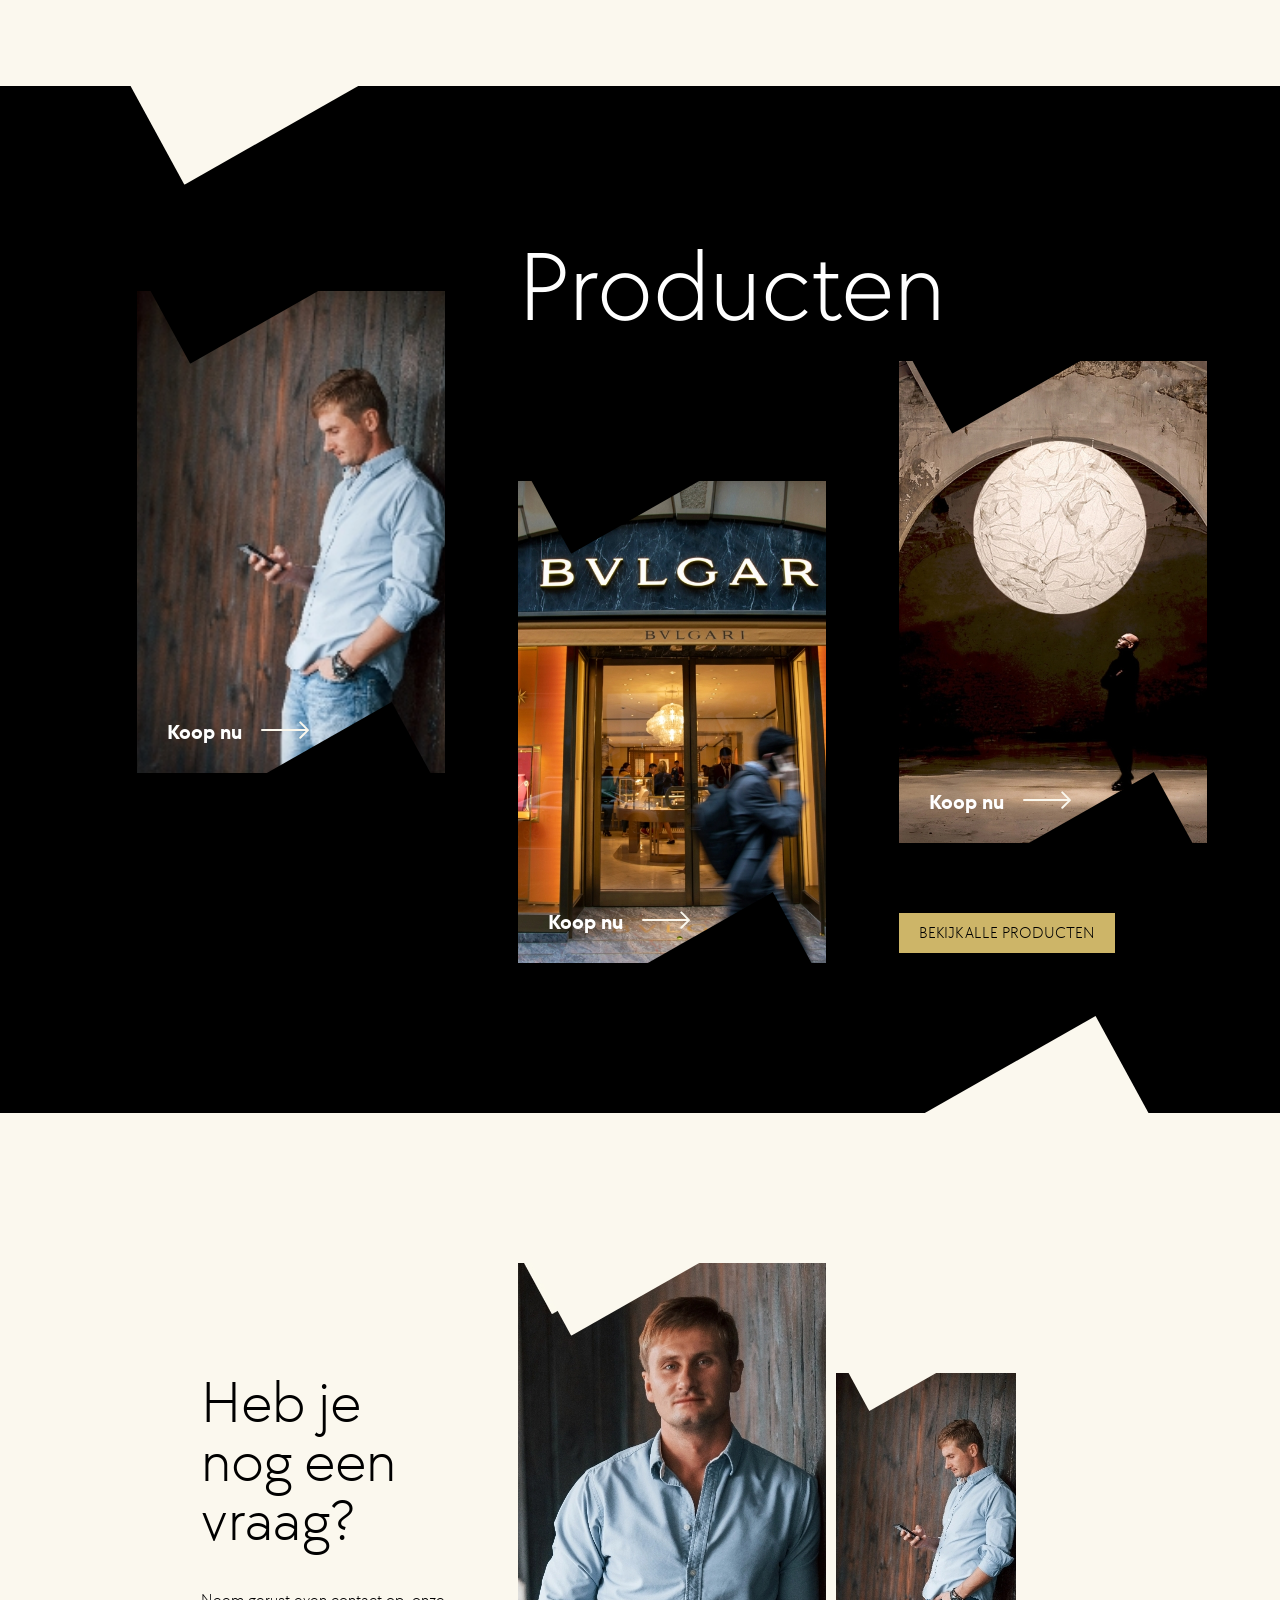
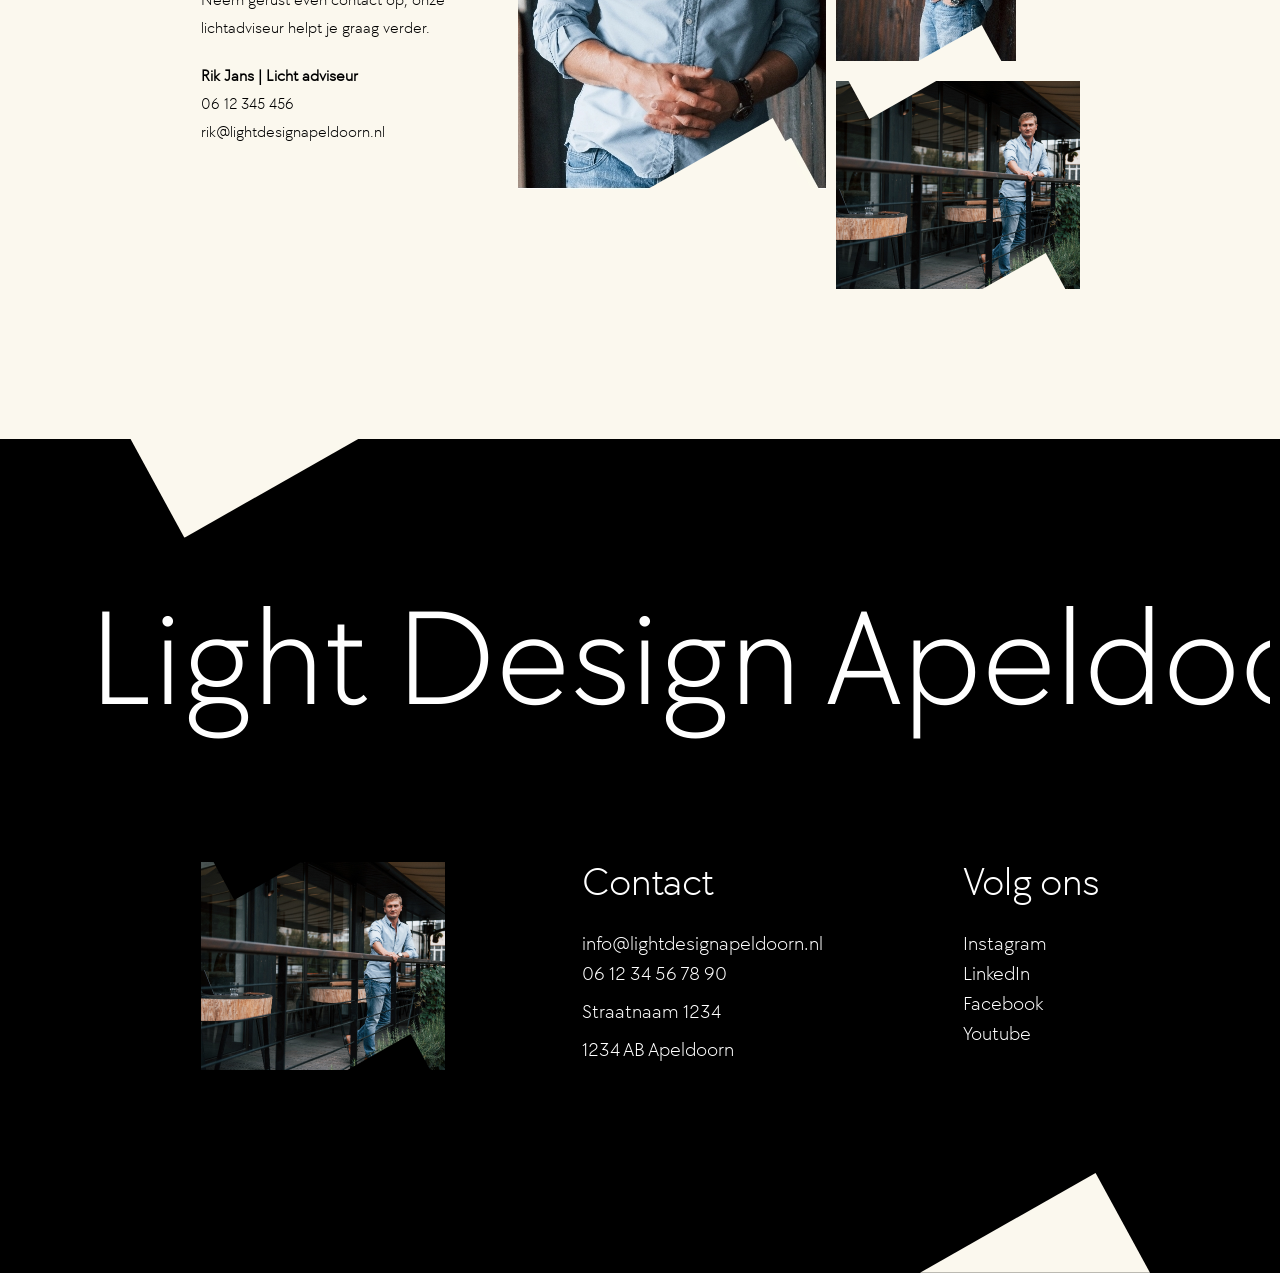
==== commit 9a806954: "home pixel perfect" ====
--- a/index.html
+++ b/index.html
@@ -4,7 +4,7 @@
     <meta charset="UTF-8" />
     <meta name="viewport" content="width=device-width, initial-scale=1.0" />
     <link rel="stylesheet" href="style.css" />
-  
+
     <title>Light Design</title>
   </head>
   <body>
@@ -30,22 +30,28 @@
         </div>
       </div>
     </section>
-    <section class="gallery ">
-      <div class="wrapper ">
+    <section class="title-image">
+      <div class="wrapper">
           <h2>Geef alle ruimtes precies de juiste sfeer</h2>
-        <div class="galley-image cover-image">
+        <div class="title-image-image cover-image">
           <img src="images/cms/gallery-image-big.jpg" alt="">
         </div>
-        <div class="gallery-text-image">
+        <div class="title-image-text-image">
           <p>Lorem ipsum dolor sit amet, consectetur adipiscing elit. Vivamus vel iaculis leo. Sed dictum, velit eu facilisis faucibus, est est vehicula nulla, eu congue augue ligula ac metus. Vivamus at ornare sem.</p>
           <a class="btn btn-brown" href="#">BEKIJK WERKWIJZE</a>
-          <div class="gallery-text-image-image cover-image">
+          <div class="title-image-text-image-image cover-image">
+            <svg class="shape-top" xmlns="http://www.w3.org/2000/svg" width="413.691"    height="179.454" viewBox="0 0 413.691 179.454">
+              <path id="Path_262" data-name="Path 262" d="M315.835,0,0,179.453H413.691Z" transform="translate(0 0)" fill="#fbf8ee"/>
+             </svg>
+            <svg class="shape-bottom" xmlns="http://www.w3.org/2000/svg" width="413.691"    height="179.454" viewBox="0 0 413.691 179.454">
+              <path id="Path_262" data-name="Path 262" d="M315.835,0,0,179.453H413.691Z" transform="translate(0 0)" fill="#fbf8ee"/>
+             </svg>
             <img src="images/cms/gallery-image-small.jpg" alt="">
           </div>
         </div>
       </div>
     </section>
-    <section class="overview-project">
+    <section class="overview-project">  
       <svg class="shape-top" xmlns="http://www.w3.org/2000/svg" width="413.691"    height="179.454" viewBox="0 0 413.691 179.454">
         <path id="Path_262" data-name="Path 262" d="M315.835,0,0,179.453H413.691Z" transform="translate(0 0)" fill="#fbf8ee"/>
        </svg>
@@ -88,7 +94,9 @@
        </svg>
       <div class="wrapper">
         <h1>Producten</h1>
-        <div class="overview-products-items">
+        </div>
+        <div class="wrapper">
+          
           <div class="overview-produc-item">
             <svg class="shape-top" xmlns="http://www.w3.org/2000/svg" width="413.691"    height="179.454" viewBox="0 0 413.691 179.454">
               <path id="Path_262" data-name="Path 262" d="M315.835,0,0,179.453H413.691Z" transform="translate(0 0)" fill="#fbf8ee"/>
--- a/style.css
+++ b/style.css
@@ -5,4 +5,4 @@
 Description: Custom developed theme.
 Text Domain: starter-theme
 Version: 1
-*/@font-face{font-family:"bold";src:url(/fonts/TTChocolatesTrialBold.ttf)}@font-face{font-family:"light";src:url(/fonts/TTChocolatesTrialLight.ttf)}html{line-height:1.75rem;font-size:1rem;font-weight:400;font-family:light,sans-serif;-webkit-font-smoothing:antialiased;-webkit-tap-highlight-color:rgba(0,0,0,0);-moz-osx-font-smoothing:grayscale;-webkit-text-size-adjust:100%;box-sizing:border-box;scroll-behavior:smooth}*{margin:0;padding:0}body{min-height:100vh;color:#000;background-color:#fbf8ee}#site-container{position:relative;overflow:hidden}#content-container>section:first-child{margin-top:50px}@media(min-width: 60rem){#content-container>section:first-child{margin-top:118px}}.cover-image{position:relative;width:100%}.cover-image>img{display:block;width:100%;height:100%;position:absolute;left:0;top:0;object-fit:cover}.wrapper{position:relative;width:calc(100% - 20px);max-width:86.875rem;margin:0 auto;display:grid;grid-template-columns:repeat(12, 1fr);grid-gap:0rem 10px;gap:0rem 10px}@media(min-width: 48rem){.wrapper{display:grid;grid-template-columns:repeat(20, 1fr);grid-gap:0rem 10px;gap:0rem 10px}}.with-margin{margin:2rem 0}@media(min-width: 48rem){.with-margin{margin:3rem 0}}@media(min-width: 60rem){.with-margin{margin:4rem 0}}@media(min-width: 90rem){.with-margin{margin:8rem 0}}.with-padding{padding:52px 0}@media(min-width: 48rem){.with-padding{padding:51px 0}}@media(min-width: 60rem){.with-padding{padding:5.75rem 0}}h1,h2,h3,h4{font-family:light,sans-serif;line-height:1;color:#000}h2,h3,h4{margin-bottom:0.625rem}h1{font-size:2.25rem;margin-bottom:1.5625rem;line-height:1;color:#fff;font-weight:300}@media(min-width: 60rem){h1{font-size:3.75rem;margin-bottom:2.25rem}}h2{font-size:2rem;line-height:1;font-weight:400;margin-bottom:1.5625rem}@media(min-width: 48rem){h2{font-size:2.5rem}}@media(min-width: 60rem){h2{font-size:3.75rem;margin-bottom:2.25rem}}h3{font-size:1.5rem;margin-bottom:0.9375rem}h4{font-size:1.375rem}b,strong{font-weight:700}em{font-style:italic}p{margin-bottom:20px}.text-container{padding:60px 0}@media(min-width: 60rem){.text-container{padding:150px 0;display:grid;grid-template-columns:repeat(16, 1fr);grid-gap:0rem 10px;gap:0rem 10px}}@media(min-width: 60rem){.text-container h1,.text-container h2,.text-container h3,.text-container h4,.text-container h5,.text-container h6{grid-column-start:1;grid-column-end:span 13}}.text-container p,.text-container ul,.text-container ol,.text-container blockquote,.text-container .embed-container,.text-container .wp-caption{line-height:1.5rem;max-width:100%;margin:0 0.3125rem 1.25rem 0}@media(min-width: 60rem){.text-container p,.text-container ul,.text-container ol,.text-container blockquote,.text-container .embed-container,.text-container .wp-caption{grid-column-start:1;grid-column-end:span 9}}@media(min-width: 60rem){.text-container p:last-child,.text-container ul:last-child,.text-container ol:last-child,.text-container blockquote:last-child,.text-container .embed-container:last-child,.text-container .wp-caption:last-child{margin-bottom:0}}.text-container ul,.text-container ol{position:relative;list-style:none}.text-container ul li:not(.gfield),.text-container ol li:not(.gfield){padding-left:1.25em}.text-container ul li:not(.gfield)::before,.text-container ol li:not(.gfield)::before{position:absolute;text-indent:-1.25em}.text-container ul li:not(.gfield)::before{content:"•"}.text-container ol{counter-reset:ol-counter}.text-container ol li{counter-increment:ol-counter}.text-container ol li::before{content:counter(ol-counter) "."}.text-container a:not(.btn):hover{color:#000}.text-container p:has(img){max-width:100%;position:relative;height:350px;margin:40px 0 60px 0}@media(min-width: 60rem){.text-container p:has(img){height:558px;grid-column-start:4;grid-column-end:span 13}}.text-container p:has(img)>img{width:100%;height:100%;object-fit:cover}.text-container p:has(img)::before{content:"";position:absolute;top:0;width:167.18px;left:10px;height:68px;background:url("images/shape-bottom.svg") no-repeat 0 0;z-index:3;transform:scale(-1)}.text-container p:has(img)::after{content:"";position:absolute;bottom:0;right:10px;width:167.18px;height:68px;background:url("images/shape-bottom.svg") no-repeat 0 0;z-index:5}.text-container blockquote{padding-left:1em;font-size:1.4em;line-height:1.2;border-left:.1rem solid currentColor}@media(min-width: 48rem){.text-container .body-text-btn{grid-column-start:1;grid-column-end:span 3}}.btn{transition:padding .3s ease-in-out;position:relative;font-family:bold,sans-serif;font-size:1rem;display:inline-block;background-color:#ba5d01;color:#fff;padding:0.75rem 1.25rem 0.75rem 1.25rem;text-decoration:none;line-height:1;overflow:hidden;z-index:1}.btn::before{position:absolute;content:"";top:50%;right:5px;width:35px;height:19px;transform:translate(-50%, -50%)}.btn{transition:all .2s ease-in-out}.btn-brown{font-family:light,sans-serif;background-color:#cdb568;color:#000;transition:all .2s ease-in-out;border:1px solid #cdb568;padding:0.6875rem 1.1875rem 0.6875rem 1.1875rem}.btn-brown:hover{background-color:rgba(0,0,0,0)}form{position:relative;max-width:43.75rem}form input[type=text]{background:#fff;height:3.75rem;padding:1.25rem 1.875rem;border-radius:1.875rem}form input[type=text]::-webkit-input-placeholder{color:rgba(0,0,0,.6);font-weight:400}form input[type=text]:-moz-placeholder{color:rgba(0,0,0,.6);font-weight:400}form input[type=text]::-moz-placeholder{color:rgba(0,0,0,.6);font-weight:400}form input[type=text]:-ms-input-placeholder{color:rgba(0,0,0,.6);font-weight:400}form input[type=submit]{position:absolute;top:0;right:0;background:#000;height:3.75rem;border-radius:1.875rem;color:#fff;font-weight:800;padding:0 1.875rem;text-transform:uppercase}form input[type=submit]:hover{cursor:pointer}header{position:fixed;top:25px;left:0;height:60px;z-index:100;width:100%}.logo{position:relative;display:inline-block;height:55px;width:60px;left:65px}.logo::before{content:"";position:absolute;top:-110px;left:-62px;width:279px;height:156px;background-color:#fbf8ee;transform:rotate(-31deg)}.hero{overflow:hidden;position:relative;height:589px;margin:10px 10px 0 10px}@media(min-width: 60rem){.hero{height:calc(100vh - 20px)}}.hero .wrapper{z-index:6;height:100%;align-items:end}@media(min-width: 48rem){.hero .wrapper{width:100%}}.hero .shape-bottom{bottom:-1px;position:absolute;right:25px;z-index:5;width:30vw;height:auto;max-width:414px}@media(min-width: 60rem){.hero .shape-bottom{right:40px}}.hero-image{position:absolute;height:100%;width:100%;z-index:3}.hero-image::before{content:"";position:absolute;top:0;left:0;width:100%;height:100%;z-index:4;background:#fff;background:linear-gradient(195deg, rgba(255, 255, 255, 0.0004376751) 50%, rgb(0, 0, 0) 100%)}@media(min-width: 60rem){.hero-image::before{background:linear-gradient(211deg, rgba(255, 255, 255, 0.0004376751) 65%, rgb(0, 0, 0) 100%)}}.hero-text{grid-column-start:2;grid-column-end:span 10;margin-bottom:38px}@media(min-width: 60rem){.hero-text{grid-column-start:3;grid-column-end:span 8;margin-bottom:76px}}.hero-text .arrow-right{position:relative;top:4px;right:0;padding-left:14px;width:35px;transition:right .3s ease-in-out}@media(min-width: 60rem){.hero-text .arrow-right{width:47px}}@media(min-width: 60rem){.hero-text .btn{padding-left:0;font-size:20px;background-color:rgba(0,0,0,0)}.hero-text .btn:hover .arrow-right{right:-20px;color:#ba5d01;z-index:-1}}.gallery{margin:92px 0px}.gallery .wrapper{display:grid;grid-template-columns:repeat(10, 1fr);grid-gap:0rem 10px;gap:0rem 10px}.gallery .wrapper h2{font-size:46px;margin-bottom:40px;grid-column-start:1;grid-column-end:span 11}@media(min-width: 60rem){.gallery .wrapper h2{font-size:60px;margin-bottom:200px;grid-column-start:1;grid-column-end:span 5}}.galley-image{height:440px;margin-left:1px;margin-bottom:40px;grid-column-start:2;grid-column-end:span 10}@media(min-width: 60rem){.galley-image{height:732px;grid-column-start:6;grid-column-end:span 8}}.gallery-text-image{position:relative;margin-left:5px;grid-column-start:2;grid-column-end:span 8}@media(min-width: 60rem){.gallery-text-image{margin-bottom:200px;grid-column-start:15;grid-column-end:span 5}}.gallery-text-image-image{display:none}@media(min-width: 60rem){.gallery-text-image-image{position:relative;display:block;margin-top:60px;height:193.93px}}.overview-project{overflow:hidden;position:relative;height:589px;margin:10px 0px 150px 10px}@media(min-width: 60rem){.overview-project{margin:10px 10px 150px 10px;min-height:820px}}.overview-project .wrapper{display:flex;align-items:end;height:100%;z-index:4}.overview-project .shape-top{top:-1px;position:absolute;left:25px;z-index:8;width:30vw;height:auto;transform:scale(-1);max-width:414px}@media(min-width: 60rem){.overview-project .shape-top{left:135px}}.overview-project .shape-bottom{bottom:-5px;position:absolute;right:25px;z-index:8;width:30vw;height:auto;max-width:414px}@media(min-width: 60rem){.overview-project .shape-bottom{right:135px}}.overview-project-image{position:absolute;height:100%;width:100%;z-index:3}.overview-project-image::before{content:"";position:absolute;top:0;left:0;width:100%;height:100%;z-index:4;background:#fff;background:linear-gradient(195deg, rgba(255, 255, 255, 0.0004376751) 50%, rgb(0, 0, 0) 100%)}@media(min-width: 60rem){.overview-project-image::before{background:linear-gradient(211deg, rgba(255, 255, 255, 0.0004376751) 65%, rgb(0, 0, 0) 100%)}}.overview-project-text{margin-bottom:38px}@media(min-width: 60rem){.overview-project-text{margin-bottom:76px}}.overview-project-text .arrow-right{position:relative;top:4px;right:0;padding-left:14px;width:35px;transition:right .3s ease-in-out}@media(min-width: 60rem){.overview-project-text .arrow-right{width:47px}}.text-image{margin-bottom:130px}.text-image .wrapper{display:grid;grid-template-columns:repeat(10, 1fr);grid-gap:0rem 10px;gap:0rem 10px}@media(min-width: 60rem){.text-image .wrapper{display:grid;grid-template-columns:repeat(18, 1fr);grid-gap:0rem 10px;gap:0rem 10px}}.text-image-text{grid-column-start:1;grid-column-end:span 10}@media(min-width: 60rem){.text-image-text{grid-column-start:3;grid-column-end:span 8}}.text-image-text h1{color:#000;font-size:46px;margin-bottom:60px}@media(min-width: 60rem){.text-image-text h1{font-size:70px}}.text-image-image{position:relative;overflow:hidden;grid-column-start:2;grid-column-end:span 10;height:208px;max-width:310px}@media(min-width: 60rem){.text-image-image{grid-column-start:11;grid-column-end:span 6;margin:90px 0 0 33px}}.text-image-image .shape-top{top:-1px;position:absolute;left:25px;z-index:8;width:90px;height:auto;transform:scale(-1);max-width:414px}@media(min-width: 60rem){.text-image-image .shape-top{left:1vw}}.text-image-image .shape-bottom{bottom:-3px;position:absolute;right:25px;z-index:8;width:90px;height:auto;max-width:414px}@media(min-width: 60rem){.text-image-image .shape-bottom{right:1vw}}.overview-products{position:relative;background-color:#000;padding:100px 0}@media(min-width: 60rem){.overview-products{padding:150px 0}}.overview-products .wrapper{display:grid;grid-template-columns:repeat(2, 1fr);grid-gap:0rem 10px;gap:0rem 10px}@media(min-width: 60rem){.overview-products .wrapper{display:grid;grid-template-columns:repeat(18, 1fr);grid-gap:0rem 10px;gap:0rem 10px}}@media(min-width: 60rem){.overview-products .wrapper h1{grid-column-start:8;grid-column-end:span 6;font-size:100px;margin-bottom:25px}}.overview-products .wrapper .btn-product{grid-column-start:1;grid-column-end:span 2}@media(min-width: 60rem){.overview-products .wrapper .btn-product{margin-top:-50px;grid-column-start:14;grid-column-end:span 5}}.overview-products .wrapper .btn-product .btn:hover{color:#cdb568}.overview-products .shape-top{top:-1px;position:absolute;left:10px;z-index:8;width:118px;height:auto;transform:scale(-1)}@media(min-width: 60rem){.overview-products .shape-top{width:230px;left:130px}}.overview-products .shape-bottom{bottom:-3px;position:absolute;right:10px;z-index:8;width:118px;height:auto}@media(min-width: 60rem){.overview-products .shape-bottom{width:230px;right:130px}}.overview-products-items{grid-column-start:1;grid-column-end:span 2;display:grid;grid-template-columns:repeat(10, 1fr);grid-gap:60px 10px;gap:60px 10px}@media(min-width: 48rem){.overview-products-items{display:grid;grid-template-columns:repeat(10, 1fr);grid-gap:60px 10px;gap:60px 10px}}@media(min-width: 60rem){.overview-products-items{grid-column-end:span 18;display:grid;grid-template-columns:repeat(18, 1fr);grid-gap:0rem 10px;gap:0rem 10px}}.overview-produc-item{height:482px;position:relative;overflow:hidden;grid-column-end:span 10}@media(min-width: 48rem){.overview-produc-item{grid-column-end:span 5}}@media(min-width: 60rem){.overview-produc-item:nth-child(3n+1){grid-column-start:2;margin-top:-70px}}@media(min-width: 60rem){.overview-produc-item:nth-child(3n+2){grid-column-start:8;margin-top:120px}}@media(min-width: 60rem){.overview-produc-item:nth-child(3n+3){grid-column-start:14}}.overview-produc-item .shape-top{top:-1px;position:absolute;left:25px;z-index:8;width:170px;height:auto;transform:scale(-1);max-width:414px}.overview-produc-item .shape-top path{fill:#000}@media(min-width: 60rem){.overview-produc-item .shape-top{left:1vw}}.overview-produc-item .shape-bottom{bottom:-3px;position:absolute;right:25px;z-index:8;width:170px;height:auto;max-width:414px}.overview-produc-item .shape-bottom path{fill:#000}@media(min-width: 60rem){.overview-produc-item .shape-bottom{right:1vw}}.overview-product-item-image{position:absolute;top:0;left:0;width:100%;height:100%}.overview-product-item-text{position:absolute;width:100%;height:100%;display:flex;flex-direction:column;justify-content:end;z-index:4}.overview-product-item-text .btn{margin:30px;padding-left:0;padding-bottom:0;background-color:rgba(0,0,0,0)}.overview-product-item-text .btn span{display:inline-block;font-size:21px;padding-right:15px}.cta{padding:150px 0}.cta .wrapper{display:grid;grid-template-columns:repeat(12, 1fr);grid-gap:50px 10px;gap:50px 10px}@media(min-width: 60rem){.cta .wrapper{display:grid;grid-template-columns:repeat(20, 1fr);grid-gap:0rem 10px;gap:0rem 10px}}.cta-content{grid-column-start:2;grid-column-end:span 8}@media(min-width: 60rem){.cta-content{margin-top:110px;grid-column-start:4;grid-column-end:span 4}}.cta-content h2{font-size:60px}@media(min-width: 60rem){.cta-content h2{font-size:59px}}.cta-content a{display:block;text-decoration:none;color:#000;transition:all .3s ease-in-out}.cta-content a:hover{color:#ba5d01}.cta-content h5{font-size:16px}.cta-image-big{overflow:hidden;height:350px;grid-column-start:2;grid-column-end:span 10}@media(min-width: 60rem){.cta-image-big{height:526px;grid-column-start:9;grid-column-end:span 5}}.cta-image-big .shape-top{top:-1px;position:absolute;left:25px;z-index:8;width:100px;height:auto;transform:scale(-1)}@media(min-width: 60rem){.cta-image-big .shape-top{left:1vw;width:170px}}.cta-image-big .shape-bottom{bottom:-3px;position:absolute;right:25px;z-index:8;width:100px;height:auto}@media(min-width: 60rem){.cta-image-big .shape-bottom{right:1vw;width:170px}}.cta-image-medium-small{display:none}@media(min-width: 60rem){.cta-image-medium-small{display:block;margin-top:110px;display:grid;grid-template-columns:repeat(4, 1fr);grid-gap:20px 10px;gap:20px 10px;grid-column-start:14;grid-column-end:span 4}}.cta-image-small{position:relative;overflow:hidden}@media(min-width: 60rem){.cta-image-small{height:288px;grid-column-start:1;grid-column-end:span 3}}.cta-image-small .shape-top{top:-1px;position:absolute;left:25px;z-index:8;width:90px;height:auto;transform:scale(-1)}@media(min-width: 60rem){.cta-image-small .shape-top{left:1vw}}.cta-image-small .shape-bottom{bottom:-3px;position:absolute;right:25px;z-index:8;width:90px;height:auto}@media(min-width: 60rem){.cta-image-small .shape-bottom{right:1vw}}.cta-image-medium{position:relative;overflow:hidden}@media(min-width: 60rem){.cta-image-medium{height:208px;grid-column-start:1;grid-column-end:span 4}}.cta-image-medium .shape-top{top:-1px;position:absolute;left:25px;z-index:8;width:90px;height:auto;transform:scale(-1)}@media(min-width: 60rem){.cta-image-medium .shape-top{left:1vw}}.cta-image-medium .shape-bottom{bottom:-3px;position:absolute;right:25px;z-index:8;width:90px;height:auto;max-width:414px}@media(min-width: 60rem){.cta-image-medium .shape-bottom{right:1vw}}.menu-is-open #content-container{position:fixed;width:100%;height:100vh;left:0;top:0}.header-menu-small{position:fixed;top:-100%;left:0;width:100%;transition:all .3s ease;z-index:8;opacity:0;min-height:100vh;background:#000}.header-menu-small .wrapper{padding-top:7.5rem}.header-menu-small .wrapper>ul{position:relative;width:100%;margin:0 auto}.header-menu-small .wrapper>ul ul.sub-menu li{margin-bottom:0}.header-menu-small .wrapper>ul ul.sub-menu li a{padding:0.625rem 1.25rem 1.25rem 1.875rem;font-size:1.25rem}.header-menu-small .wrapper>ul>li{margin-bottom:0.1875rem}.menu-is-open .header-menu-small{position:relative;top:0;opacity:1}.header-menu-small>ul{position:relative}.header-menu-small li{margin-bottom:0.1875rem}.header-menu-small a{font-family:bold,sans-serif;font-size:1.875rem;color:#fff;display:block;background:#181818;padding:1.25rem}.header-menu-large{display:none}@media(min-width: 60rem){.header-menu-large{display:flex;align-items:flex-start;padding-top:2.5rem}.header-menu-large li+li{margin-left:2rem}.header-menu-large li{position:relative}.header-menu-large li.current-menu-item:before{transition:all .4s ease-in-out;content:"";position:absolute;left:50%;top:-3.125rem;width:0.0625rem;height:1.875rem;background:#fff}.header-menu-large li.current-menu-item a{pointer-events:none}.header-menu-large li.menu-item-has-children:hover>ul{display:block}.fixed .header-menu-large li.current-menu-item:before{top:-2.5rem;background:#fff}.header-menu-large li a{font-family:bold,sans-serif;font-size:1.125rem;text-decoration:none;color:#fff}.header-menu-large li a:hover{text-decoration:underline}.fixed .header-menu-large li a{color:#fff}.fixed .header-menu-large{padding-top:1.25rem}.header-menu-large ul.sub-menu{display:none;position:absolute;top:2rem;left:0;background:#fff;min-width:9.375rem}.header-menu-large ul.sub-menu li{margin-left:0 !important;padding-bottom:0}.header-menu-large ul.sub-menu li a{color:#000;display:block;padding:0.75rem 0.625rem 0.5rem;font-size:1rem;border-radius:0;line-height:1.2}.header-menu-large ul.sub-menu li a:hover{background-color:rgba(0,0,0,.2);text-decoration:none}}.header-burger{position:absolute;top:1.875rem;transform:translateY(-50%);right:1.25rem;transition:transform .3s ease;transform-origin:center}@media(min-width: 60rem){.header-burger{display:none}}.menu-is-open .header-burger{transform:translateY(-50%) rotate(-90deg)}.header-burger-open{display:block;width:2.5rem;height:2.5rem}.menu-is-open .header-burger-open{display:none}.header-burger-close{display:none;width:2.5rem;height:2.5rem}.menu-is-open .header-burger-close{display:block}footer{position:relative;background-color:#000;padding:150px 0}footer .shape-top{top:-1px;position:absolute;left:10px;z-index:8;width:118px;height:auto;transform:scale(-1)}@media(min-width: 60rem){footer .shape-top{width:230px;left:130px}}footer .shape-bottom{bottom:-3px;position:absolute;right:10px;z-index:8;width:118px;height:auto}@media(min-width: 60rem){footer .shape-bottom{width:230px;right:130px}}footer .wrapper{display:grid;grid-template-columns:repeat(12, 1fr);grid-gap:0rem 10px;gap:0rem 10px;overflow:hidden}@media(min-width: 60rem){footer .wrapper{display:grid;grid-template-columns:repeat(20, 1fr);grid-gap:60px 10px;gap:60px 10px}}footer h1{position:relative;right:-25px;font-size:50px;text-wrap:nowrap;grid-column-start:1;grid-column-end:span 12}@media(min-width: 60rem){footer h1{right:-101px;font-size:150px}}footer h3,footer p,footer a{color:#fff;text-decoration:none}footer h3{font-size:40px;font-weight:300}footer p{font-size:20px}footer a{font-size:20px}.footer-adress{margin-bottom:50px}.footer-content{grid-column-start:2;grid-column-end:span 11}@media(min-width: 60rem){.footer-content{grid-column-start:1;grid-column-end:span 20;display:grid;grid-template-columns:repeat(20, 1fr);grid-gap:0rem 10px;gap:0rem 10px}}.footer-image{position:relative;display:none;height:208px}@media(min-width: 60rem){.footer-image{display:block;grid-column-start:4;grid-column-end:span 4}}.footer-image .shape-top{top:-1px;position:absolute;left:25px;z-index:8;width:90px;height:auto;transform:scale(-1);max-width:414px}.footer-image .shape-top path{fill:#000}@media(min-width: 60rem){.footer-image .shape-top{left:1vw}}.footer-image .shape-bottom{bottom:-3px;position:absolute;right:25px;z-index:8;width:90px;height:auto;max-width:414px}.footer-image .shape-bottom path{fill:#000}@media(min-width: 60rem){.footer-image .shape-bottom{right:1vw}}@media(min-width: 60rem){.footer-adress{grid-column-start:10;grid-column-end:span 4}}@media(min-width: 60rem){.footer-social{grid-column-start:16;grid-column-end:span 3}}/*# sourceMappingURL=style.css.map */
+*/@font-face{font-family:"bold";src:url(/fonts/TTChocolatesTrialBold.ttf)}@font-face{font-family:"light";src:url(/fonts/TTChocolatesTrialLight.ttf)}html{line-height:1.75rem;font-size:1rem;font-weight:400;font-family:light,sans-serif;-webkit-font-smoothing:antialiased;-webkit-tap-highlight-color:rgba(0,0,0,0);-moz-osx-font-smoothing:grayscale;-webkit-text-size-adjust:100%;box-sizing:border-box;scroll-behavior:smooth}*{margin:0;padding:0}body{min-height:100vh;color:#000;background-color:#fbf8ee}#site-container{position:relative;overflow:hidden}#content-container>section:first-child{margin-top:50px}@media(min-width: 60rem){#content-container>section:first-child{margin-top:118px}}.cover-image{position:relative;width:100%}.cover-image>img{display:block;width:100%;height:100%;position:absolute;left:0;top:0;object-fit:cover}.wrapper{position:relative;width:calc(100% - 20px);max-width:86.875rem;margin:0 auto;display:grid;grid-template-columns:repeat(12, 1fr);grid-gap:50px 10px;gap:50px 10px}@media(min-width: 48rem){.wrapper{display:grid;grid-template-columns:repeat(20, 1fr);grid-gap:0rem 10px;gap:0rem 10px}}.with-margin{margin:2rem 0}@media(min-width: 48rem){.with-margin{margin:3rem 0}}@media(min-width: 60rem){.with-margin{margin:4rem 0}}@media(min-width: 90rem){.with-margin{margin:8rem 0}}.with-padding{padding:52px 0}@media(min-width: 48rem){.with-padding{padding:51px 0}}@media(min-width: 60rem){.with-padding{padding:5.75rem 0}}h1,h2,h3,h4{font-family:light,sans-serif;line-height:1;color:#000}h2,h3,h4{margin-bottom:0.625rem}h1{font-size:2.25rem;margin-bottom:1.5625rem;line-height:1;color:#fff;font-weight:300}@media(min-width: 60rem){h1{font-size:3.75rem;margin-bottom:2.25rem}}h2{font-size:2rem;line-height:1;font-weight:400;margin-bottom:1.5625rem}@media(min-width: 48rem){h2{font-size:2.5rem}}@media(min-width: 60rem){h2{font-size:3.75rem;margin-bottom:2.25rem}}h3{font-size:1.5rem;margin-bottom:0.9375rem}h4{font-size:1.375rem}b,strong{font-weight:700}em{font-style:italic}p{margin-bottom:20px}.text-container{padding:60px 0}@media(min-width: 60rem){.text-container{padding:150px 0;display:grid;grid-template-columns:repeat(16, 1fr);grid-gap:0rem 10px;gap:0rem 10px}}@media(min-width: 60rem){.text-container h1,.text-container h2,.text-container h3,.text-container h4,.text-container h5,.text-container h6{grid-column-start:1;grid-column-end:span 13}}.text-container p,.text-container ul,.text-container ol,.text-container blockquote,.text-container .embed-container,.text-container .wp-caption{line-height:1.5rem;max-width:100%;margin:0 0.3125rem 1.25rem 0}@media(min-width: 60rem){.text-container p,.text-container ul,.text-container ol,.text-container blockquote,.text-container .embed-container,.text-container .wp-caption{grid-column-start:1;grid-column-end:span 9}}@media(min-width: 60rem){.text-container p:last-child,.text-container ul:last-child,.text-container ol:last-child,.text-container blockquote:last-child,.text-container .embed-container:last-child,.text-container .wp-caption:last-child{margin-bottom:0}}.text-container ul,.text-container ol{position:relative;list-style:none}.text-container ul li:not(.gfield),.text-container ol li:not(.gfield){padding-left:1.25em}.text-container ul li:not(.gfield)::before,.text-container ol li:not(.gfield)::before{position:absolute;text-indent:-1.25em}.text-container ul li:not(.gfield)::before{content:"•"}.text-container ol{counter-reset:ol-counter}.text-container ol li{counter-increment:ol-counter}.text-container ol li::before{content:counter(ol-counter) "."}.text-container a:not(.btn):hover{color:#000}.text-container p:has(img){max-width:100%;position:relative;height:350px;margin:40px 0 60px 0}@media(min-width: 60rem){.text-container p:has(img){height:558px;grid-column-start:4;grid-column-end:span 13}}.text-container p:has(img)>img{width:100%;height:100%;object-fit:cover}.text-container p:has(img)::before{content:"";position:absolute;top:0;width:167.18px;left:10px;height:68px;background:url("images/shape-bottom.svg") no-repeat 0 0;z-index:3;transform:scale(-1)}.text-container p:has(img)::after{content:"";position:absolute;bottom:0;right:10px;width:167.18px;height:68px;background:url("images/shape-bottom.svg") no-repeat 0 0;z-index:5}.text-container blockquote{padding-left:1em;font-size:1.4em;line-height:1.2;border-left:.1rem solid currentColor}@media(min-width: 48rem){.text-container .body-text-btn{grid-column-start:1;grid-column-end:span 3}}.btn{transition:padding .3s ease-in-out;position:relative;font-family:bold,sans-serif;font-size:1rem;display:inline-block;background-color:#ba5d01;color:#fff;padding:0.75rem 1.25rem 0.75rem 1.25rem;text-decoration:none;line-height:1;overflow:hidden;z-index:1}.btn::before{position:absolute;content:"";top:50%;right:5px;width:35px;height:19px;transform:translate(-50%, -50%)}.btn{transition:all .2s ease-in-out}.btn-brown{font-family:light,sans-serif;background-color:#cdb568;color:#000;transition:all .2s ease-in-out;border:1px solid #cdb568;padding:0.6875rem 1.1875rem 0.6875rem 1.1875rem}.btn-brown:hover{background-color:rgba(0,0,0,0)}form{position:relative;max-width:43.75rem}form input[type=text]{background:#fff;height:3.75rem;padding:1.25rem 1.875rem;border-radius:1.875rem}form input[type=text]::-webkit-input-placeholder{color:rgba(0,0,0,.6);font-weight:400}form input[type=text]:-moz-placeholder{color:rgba(0,0,0,.6);font-weight:400}form input[type=text]::-moz-placeholder{color:rgba(0,0,0,.6);font-weight:400}form input[type=text]:-ms-input-placeholder{color:rgba(0,0,0,.6);font-weight:400}form input[type=submit]{position:absolute;top:0;right:0;background:#000;height:3.75rem;border-radius:1.875rem;color:#fff;font-weight:800;padding:0 1.875rem;text-transform:uppercase}form input[type=submit]:hover{cursor:pointer}header{position:fixed;top:25px;left:0;height:60px;z-index:100;width:100%}.logo{position:relative;display:inline-block;height:55px;width:60px;left:65px}.logo::before{content:"";position:absolute;top:-110px;left:-62px;width:279px;height:156px;background-color:#fbf8ee;transform:rotate(-31deg)}.hero{overflow:hidden;position:relative;height:589px;margin:10px 10px 0 10px}@media(min-width: 60rem){.hero{height:calc(100vh - 20px)}}.hero .wrapper{z-index:6;height:100%;align-items:end}@media(min-width: 48rem){.hero .wrapper{width:100%}}.hero .shape-bottom{bottom:-1px;position:absolute;right:25px;z-index:5;width:30vw;height:auto;max-width:414px}@media(min-width: 60rem){.hero .shape-bottom{right:40px}}.hero-image{position:absolute;height:100%;width:100%;z-index:3}.hero-image::before{content:"";position:absolute;top:0;left:0;width:100%;height:100%;z-index:4;background:#fff;background:linear-gradient(195deg, rgba(255, 255, 255, 0.0004376751) 50%, rgb(0, 0, 0) 100%)}@media(min-width: 60rem){.hero-image::before{background:linear-gradient(211deg, rgba(255, 255, 255, 0.0004376751) 65%, rgb(0, 0, 0) 100%)}}.hero-text{grid-column-start:2;grid-column-end:span 10;margin-bottom:38px}@media(min-width: 60rem){.hero-text{grid-column-start:3;grid-column-end:span 8;margin-bottom:76px}}.hero-text .arrow-right{position:relative;top:4px;right:0;padding-left:14px;width:35px;transition:right .3s ease-in-out}@media(min-width: 60rem){.hero-text .arrow-right{width:47px}}@media(min-width: 60rem){.hero-text .btn{padding-left:0;font-size:20px;background-color:rgba(0,0,0,0)}.hero-text .btn:hover .arrow-right{right:-20px;color:#ba5d01;z-index:-1}}.title-image{margin:92px 0px}.title-image .wrapper{align-items:end}.title-image .wrapper h2{font-size:46px;margin-bottom:40px;grid-column-start:2;grid-column-end:span 11}@media(min-width: 60rem){.title-image .wrapper h2{font-size:60px;margin-bottom:200px;grid-column-start:2;grid-column-end:span 5}}.title-image-image{height:440px;margin-left:1px;margin-bottom:40px;grid-column-start:3;grid-column-end:span 9}@media(min-width: 60rem){.title-image-image{height:732px;grid-column-start:7;grid-column-end:span 8}}.title-image-text-image{position:relative;bottom:-40px;grid-column-start:3;grid-column-end:span 9}@media(min-width: 60rem){.title-image-text-image{grid-column-start:16;grid-column-end:span 4}}.title-image-text-image-image{display:none}@media(min-width: 60rem){.title-image-text-image-image{position:relative;display:block;margin-top:60px;height:193.93px}.title-image-text-image-image .shape-top{top:-1px;position:absolute;left:25px;z-index:8;width:90px;height:auto;transform:scale(-1);max-width:414px}}@media(min-width: 60rem)and (min-width: 60rem){.title-image-text-image-image .shape-top{left:1vw}}@media(min-width: 60rem){.title-image-text-image-image .shape-bottom{bottom:-3px;position:absolute;right:25px;z-index:8;width:90px;height:auto;max-width:414px}}@media(min-width: 60rem)and (min-width: 60rem){.title-image-text-image-image .shape-bottom{right:1vw}}.overview-project{overflow:hidden;position:relative;height:589px;margin:10px 0px 150px 10px}@media(min-width: 60rem){.overview-project{margin:10px 10px 150px 10px;min-height:820px}}.overview-project .wrapper{width:100%;align-items:end;height:100%;z-index:4}.overview-project .shape-top{top:-1px;position:absolute;left:25px;z-index:8;width:30vw;height:auto;transform:scale(-1);max-width:414px}@media(min-width: 60rem){.overview-project .shape-top{left:135px}}.overview-project .shape-bottom{bottom:-5px;position:absolute;right:25px;z-index:8;width:30vw;height:auto;max-width:414px}@media(min-width: 60rem){.overview-project .shape-bottom{right:135px}}.overview-project-image{position:absolute;height:100%;width:100%;z-index:3}.overview-project-image::before{content:"";position:absolute;top:0;left:0;width:100%;height:100%;z-index:4;background:#fff;background:linear-gradient(195deg, rgba(255, 255, 255, 0.0004376751) 50%, rgb(0, 0, 0) 100%)}@media(min-width: 60rem){.overview-project-image::before{background:linear-gradient(211deg, rgba(255, 255, 255, 0.0004376751) 65%, rgb(0, 0, 0) 100%)}}.overview-project-text{grid-column-start:2;grid-column-end:span 10;margin-bottom:38px}@media(min-width: 60rem){.overview-project-text{grid-column-start:3;margin-bottom:76px}}.overview-project-text .arrow-right{position:relative;top:4px;right:0;padding-left:14px;width:35px;transition:right .3s ease-in-out}@media(min-width: 60rem){.overview-project-text .arrow-right{width:47px}}.overview-project-text h1{font-size:45px}@media(min-width: 60rem){.overview-project-text h1{font-size:70px}}.text-image{margin-bottom:130px}.text-image-text{grid-column-start:2;grid-column-end:span 10}@media(min-width: 60rem){.text-image-text{grid-column-start:5;grid-column-end:span 7}}.text-image-text h1{color:#000;font-size:46px;margin-bottom:60px}@media(min-width: 60rem){.text-image-text h1{font-size:70px}}.text-image-image{position:relative;overflow:hidden;grid-column-start:3;grid-column-end:span 9;height:208px;max-width:310px}@media(min-width: 60rem){.text-image-image{grid-column-start:12;grid-column-end:span 6;margin:90px 0 0 26px}}.text-image-image .shape-top{top:-1px;position:absolute;left:25px;z-index:8;width:90px;height:auto;transform:scale(-1);max-width:414px}@media(min-width: 60rem){.text-image-image .shape-top{left:1vw}}.text-image-image .shape-bottom{bottom:-3px;position:absolute;right:25px;z-index:8;width:90px;height:auto;max-width:414px}@media(min-width: 60rem){.text-image-image .shape-bottom{right:1vw}}.overview-products{position:relative;background-color:#000;padding:100px 0}@media(min-width: 60rem){.overview-products{padding:150px 0}}.overview-products .wrapper h1{font-size:46px;grid-column-start:2}@media(min-width: 60rem){.overview-products .wrapper h1{font-size:70px;grid-column-start:9;grid-column-end:span 6;font-size:100px;margin-bottom:25px}}.overview-products .wrapper .btn-product{grid-column-start:2;grid-column-end:span 7}@media(min-width: 60rem){.overview-products .wrapper .btn-product{margin-top:-50px;grid-column-start:15;grid-column-end:span 5}}.overview-products .wrapper .btn-product .btn:hover{color:#cdb568}.overview-products .shape-top{top:-1px;position:absolute;left:10px;z-index:8;width:118px;height:auto;transform:scale(-1)}@media(min-width: 60rem){.overview-products .shape-top{width:230px;left:130px}}.overview-products .shape-bottom{bottom:-3px;position:absolute;right:10px;z-index:8;width:118px;height:auto}@media(min-width: 60rem){.overview-products .shape-bottom{width:230px;right:130px}}.overview-produc-item{height:482px;position:relative;overflow:hidden;grid-column-start:2;grid-column-end:span 10}@media(min-width: 48rem){.overview-produc-item{grid-column-end:span 9}.overview-produc-item:nth-child(3n+1){grid-column-start:2}.overview-produc-item:nth-child(3n+2){grid-column-start:12}}@media(min-width: 60rem){.overview-produc-item{grid-column-end:span 5}.overview-produc-item:nth-child(3n+1){grid-column-start:3;margin-top:-70px}.overview-produc-item:nth-child(3n+2){grid-column-start:9;margin-top:120px}.overview-produc-item:nth-child(3n+3){grid-column-start:15}}.overview-produc-item .shape-top{top:-1px;position:absolute;left:25px;z-index:8;width:170px;height:auto;transform:scale(-1);max-width:414px}.overview-produc-item .shape-top path{fill:#000}@media(min-width: 60rem){.overview-produc-item .shape-top{left:1vw}}.overview-produc-item .shape-bottom{bottom:-3px;position:absolute;right:25px;z-index:8;width:170px;height:auto;max-width:414px}.overview-produc-item .shape-bottom path{fill:#000}@media(min-width: 60rem){.overview-produc-item .shape-bottom{right:1vw}}.overview-product-item-image{position:absolute;top:0;left:0;width:100%;height:100%}.overview-product-item-text{position:absolute;width:100%;height:100%;display:flex;flex-direction:column;justify-content:end;z-index:4}.overview-product-item-text .btn{margin:30px;padding-left:0;padding-bottom:0;background-color:rgba(0,0,0,0)}.overview-product-item-text .btn span{display:inline-block;font-size:21px;padding-right:15px}.cta{padding:150px 0}.cta-content{grid-column-start:2;grid-column-end:span 8}@media(min-width: 60rem){.cta-content{margin-top:110px;grid-column-start:4;grid-column-end:span 4}}.cta-content h2{font-size:60px}@media(min-width: 60rem){.cta-content h2{font-size:59px}}.cta-content a{display:block;text-decoration:none;color:#000;transition:all .3s ease-in-out}.cta-content a:hover{color:#ba5d01}.cta-content h5{font-size:16px}.cta-image-big{overflow:hidden;height:350px;grid-column-start:2;grid-column-end:span 10}@media(min-width: 60rem){.cta-image-big{height:526px;grid-column-start:9;grid-column-end:span 5}}.cta-image-big .shape-top{top:-1px;position:absolute;left:25px;z-index:8;width:100px;height:auto;transform:scale(-1)}@media(min-width: 60rem){.cta-image-big .shape-top{left:1vw;width:170px}}.cta-image-big .shape-bottom{bottom:-3px;position:absolute;right:25px;z-index:8;width:100px;height:auto}@media(min-width: 60rem){.cta-image-big .shape-bottom{right:1vw;width:170px}}.cta-image-medium-small{display:none}@media(min-width: 60rem){.cta-image-medium-small{display:block;margin-top:110px;display:grid;grid-template-columns:repeat(4, 1fr);grid-gap:20px 10px;gap:20px 10px;grid-column-start:14;grid-column-end:span 4}}.cta-image-small{position:relative;overflow:hidden}@media(min-width: 60rem){.cta-image-small{height:288px;grid-column-start:1;grid-column-end:span 3}}.cta-image-small .shape-top{top:-1px;position:absolute;left:25px;z-index:8;width:90px;height:auto;transform:scale(-1)}@media(min-width: 60rem){.cta-image-small .shape-top{left:1vw}}.cta-image-small .shape-bottom{bottom:-3px;position:absolute;right:25px;z-index:8;width:90px;height:auto}@media(min-width: 60rem){.cta-image-small .shape-bottom{right:1vw}}.cta-image-medium{position:relative;overflow:hidden}@media(min-width: 60rem){.cta-image-medium{height:208px;grid-column-start:1;grid-column-end:span 4}}.cta-image-medium .shape-top{top:-1px;position:absolute;left:25px;z-index:8;width:90px;height:auto;transform:scale(-1)}@media(min-width: 60rem){.cta-image-medium .shape-top{left:1vw}}.cta-image-medium .shape-bottom{bottom:-3px;position:absolute;right:25px;z-index:8;width:90px;height:auto;max-width:414px}@media(min-width: 60rem){.cta-image-medium .shape-bottom{right:1vw}}.menu-is-open #content-container{position:fixed;width:100%;height:100vh;left:0;top:0}.header-menu-small{position:fixed;top:-100%;left:0;width:100%;transition:all .3s ease;z-index:8;opacity:0;min-height:100vh;background:#000}.header-menu-small .wrapper{padding-top:7.5rem}.header-menu-small .wrapper>ul{position:relative;width:100%;margin:0 auto}.header-menu-small .wrapper>ul ul.sub-menu li{margin-bottom:0}.header-menu-small .wrapper>ul ul.sub-menu li a{padding:0.625rem 1.25rem 1.25rem 1.875rem;font-size:1.25rem}.header-menu-small .wrapper>ul>li{margin-bottom:0.1875rem}.menu-is-open .header-menu-small{position:relative;top:0;opacity:1}.header-menu-small>ul{position:relative}.header-menu-small li{margin-bottom:0.1875rem}.header-menu-small a{font-family:bold,sans-serif;font-size:1.875rem;color:#fff;display:block;background:#181818;padding:1.25rem}.header-menu-large{display:none}@media(min-width: 60rem){.header-menu-large{display:flex;align-items:flex-start;padding-top:2.5rem}.header-menu-large li+li{margin-left:2rem}.header-menu-large li{position:relative}.header-menu-large li.current-menu-item:before{transition:all .4s ease-in-out;content:"";position:absolute;left:50%;top:-3.125rem;width:0.0625rem;height:1.875rem;background:#fff}.header-menu-large li.current-menu-item a{pointer-events:none}.header-menu-large li.menu-item-has-children:hover>ul{display:block}.fixed .header-menu-large li.current-menu-item:before{top:-2.5rem;background:#fff}.header-menu-large li a{font-family:bold,sans-serif;font-size:1.125rem;text-decoration:none;color:#fff}.header-menu-large li a:hover{text-decoration:underline}.fixed .header-menu-large li a{color:#fff}.fixed .header-menu-large{padding-top:1.25rem}.header-menu-large ul.sub-menu{display:none;position:absolute;top:2rem;left:0;background:#fff;min-width:9.375rem}.header-menu-large ul.sub-menu li{margin-left:0 !important;padding-bottom:0}.header-menu-large ul.sub-menu li a{color:#000;display:block;padding:0.75rem 0.625rem 0.5rem;font-size:1rem;border-radius:0;line-height:1.2}.header-menu-large ul.sub-menu li a:hover{background-color:rgba(0,0,0,.2);text-decoration:none}}.header-burger{position:absolute;top:1.875rem;transform:translateY(-50%);right:1.25rem;transition:transform .3s ease;transform-origin:center}@media(min-width: 60rem){.header-burger{display:none}}.menu-is-open .header-burger{transform:translateY(-50%) rotate(-90deg)}.header-burger-open{display:block;width:2.5rem;height:2.5rem}.menu-is-open .header-burger-open{display:none}.header-burger-close{display:none;width:2.5rem;height:2.5rem}.menu-is-open .header-burger-close{display:block}footer{position:relative;background-color:#000;padding:90px 0 150px 0}@media(min-width: 60rem){footer{padding:150px 0}}footer .shape-top{top:-1px;position:absolute;left:10px;z-index:8;width:118px;height:auto;transform:scale(-1)}@media(min-width: 60rem){footer .shape-top{width:230px;left:130px}}footer .shape-bottom{bottom:0px;position:absolute;right:10px;z-index:8;width:118px;height:auto}@media(min-width: 60rem){footer .shape-bottom{width:230px;right:130px}}footer .wrapper{display:grid;grid-template-columns:repeat(12, 1fr);grid-gap:0rem 10px;gap:0rem 10px;overflow:hidden}@media(min-width: 60rem){footer .wrapper{display:grid;grid-template-columns:repeat(20, 1fr);grid-gap:60px 10px;gap:60px 10px}}footer h1{position:relative;right:0px;font-size:11.2vw;margin-bottom:75px;text-wrap:nowrap;grid-column-start:2;grid-column-end:span 12}@media(min-width: 48rem){footer h1{font-size:10.8vw;right:-15px}}footer h3,footer p,footer a{color:#fff;text-decoration:none}footer h3{font-size:40px;font-weight:300;margin-bottom:27px}footer p{font-size:20px;margin-bottom:10px}footer a{font-size:20px}.footer-adress{margin-bottom:50px}.footer-content{grid-column-start:2;grid-column-end:span 11}@media(min-width: 60rem){.footer-content{grid-column-start:1;grid-column-end:span 20;display:grid;grid-template-columns:repeat(20, 1fr);grid-gap:0rem 10px;gap:0rem 10px}}.footer-image{position:relative;display:none;height:208px}@media(min-width: 60rem){.footer-image{display:block;grid-column-start:4;grid-column-end:span 4}}.footer-image .shape-top{top:-1px;position:absolute;left:25px;z-index:8;width:90px;height:auto;transform:scale(-1);max-width:414px}.footer-image .shape-top path{fill:#000}@media(min-width: 60rem){.footer-image .shape-top{left:1vw}}.footer-image .shape-bottom{bottom:-3px;position:absolute;right:25px;z-index:8;width:90px;height:auto;max-width:414px}.footer-image .shape-bottom path{fill:#000}@media(min-width: 60rem){.footer-image .shape-bottom{right:1vw}}@media(min-width: 60rem){.footer-adress{grid-column-start:10;grid-column-end:span 4}}@media(min-width: 60rem){.footer-social{grid-column-start:16;grid-column-end:span 3}}/*# sourceMappingURL=style.css.map */
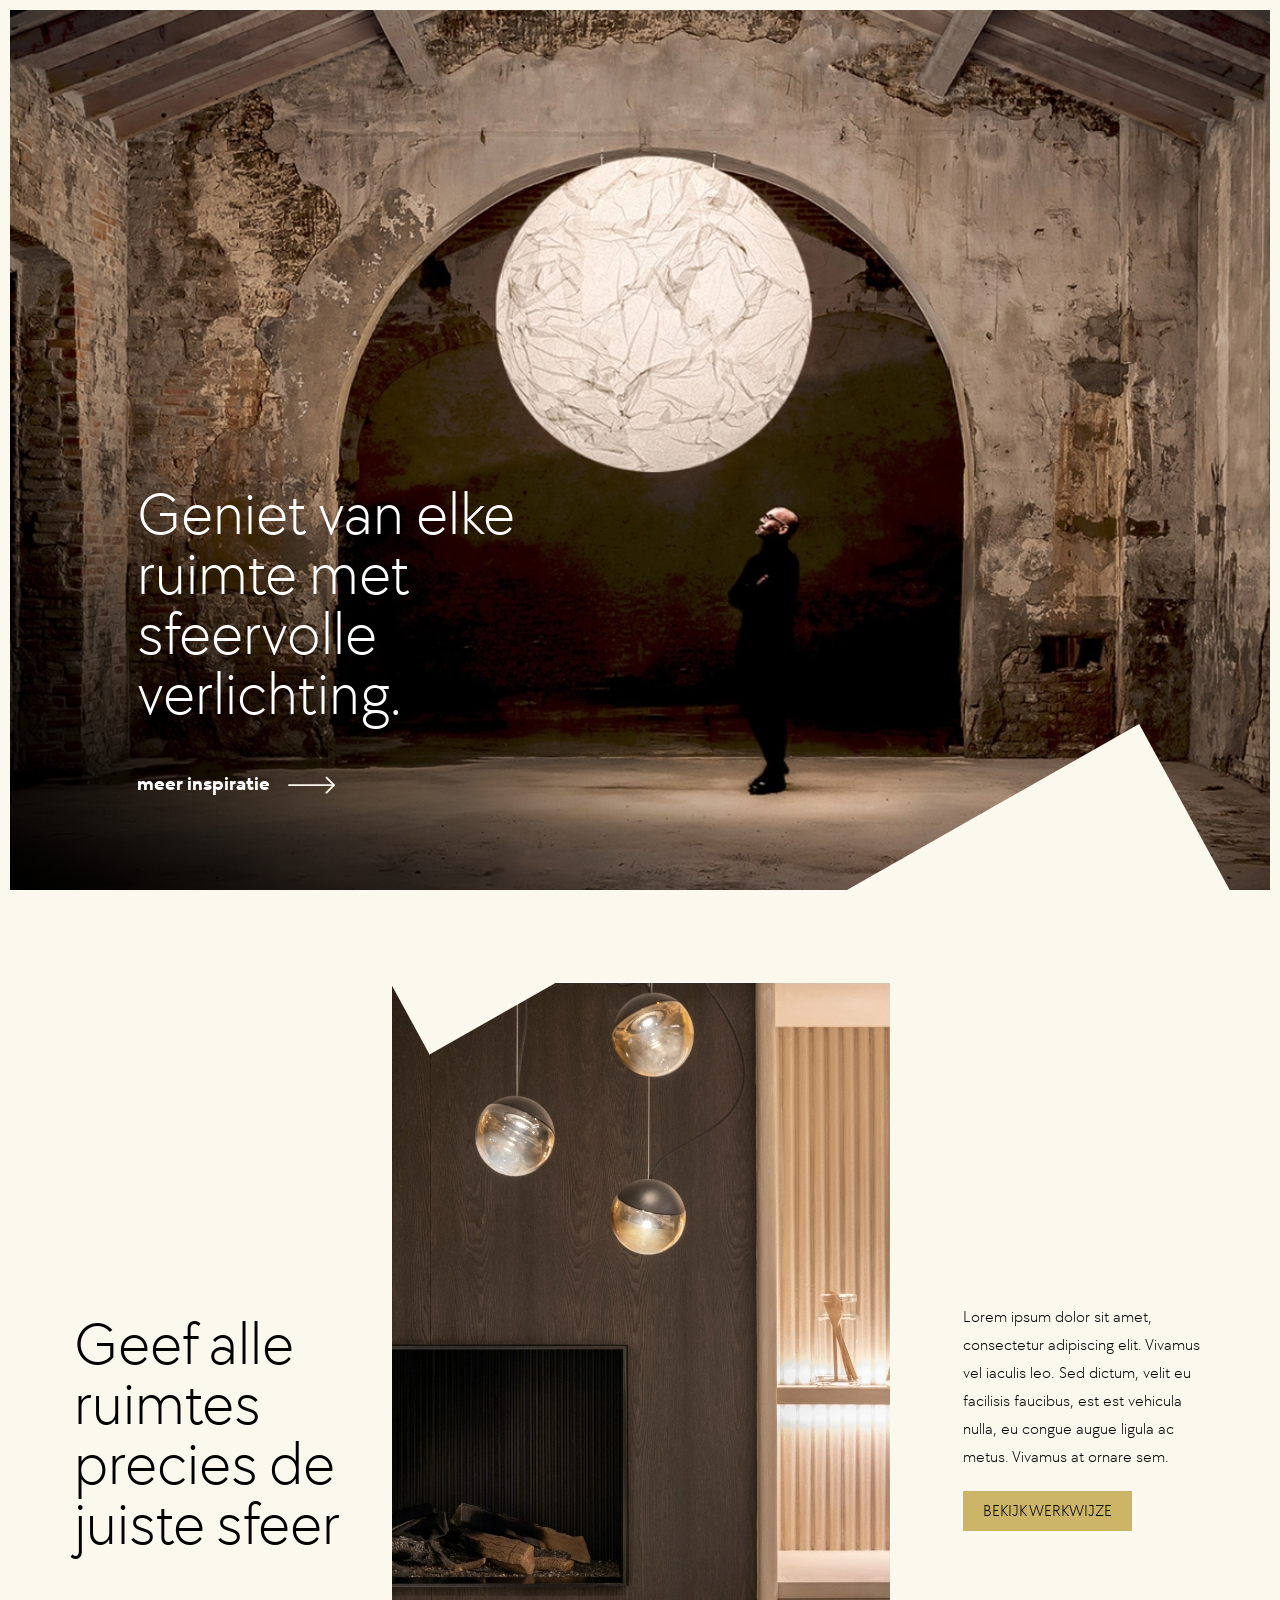
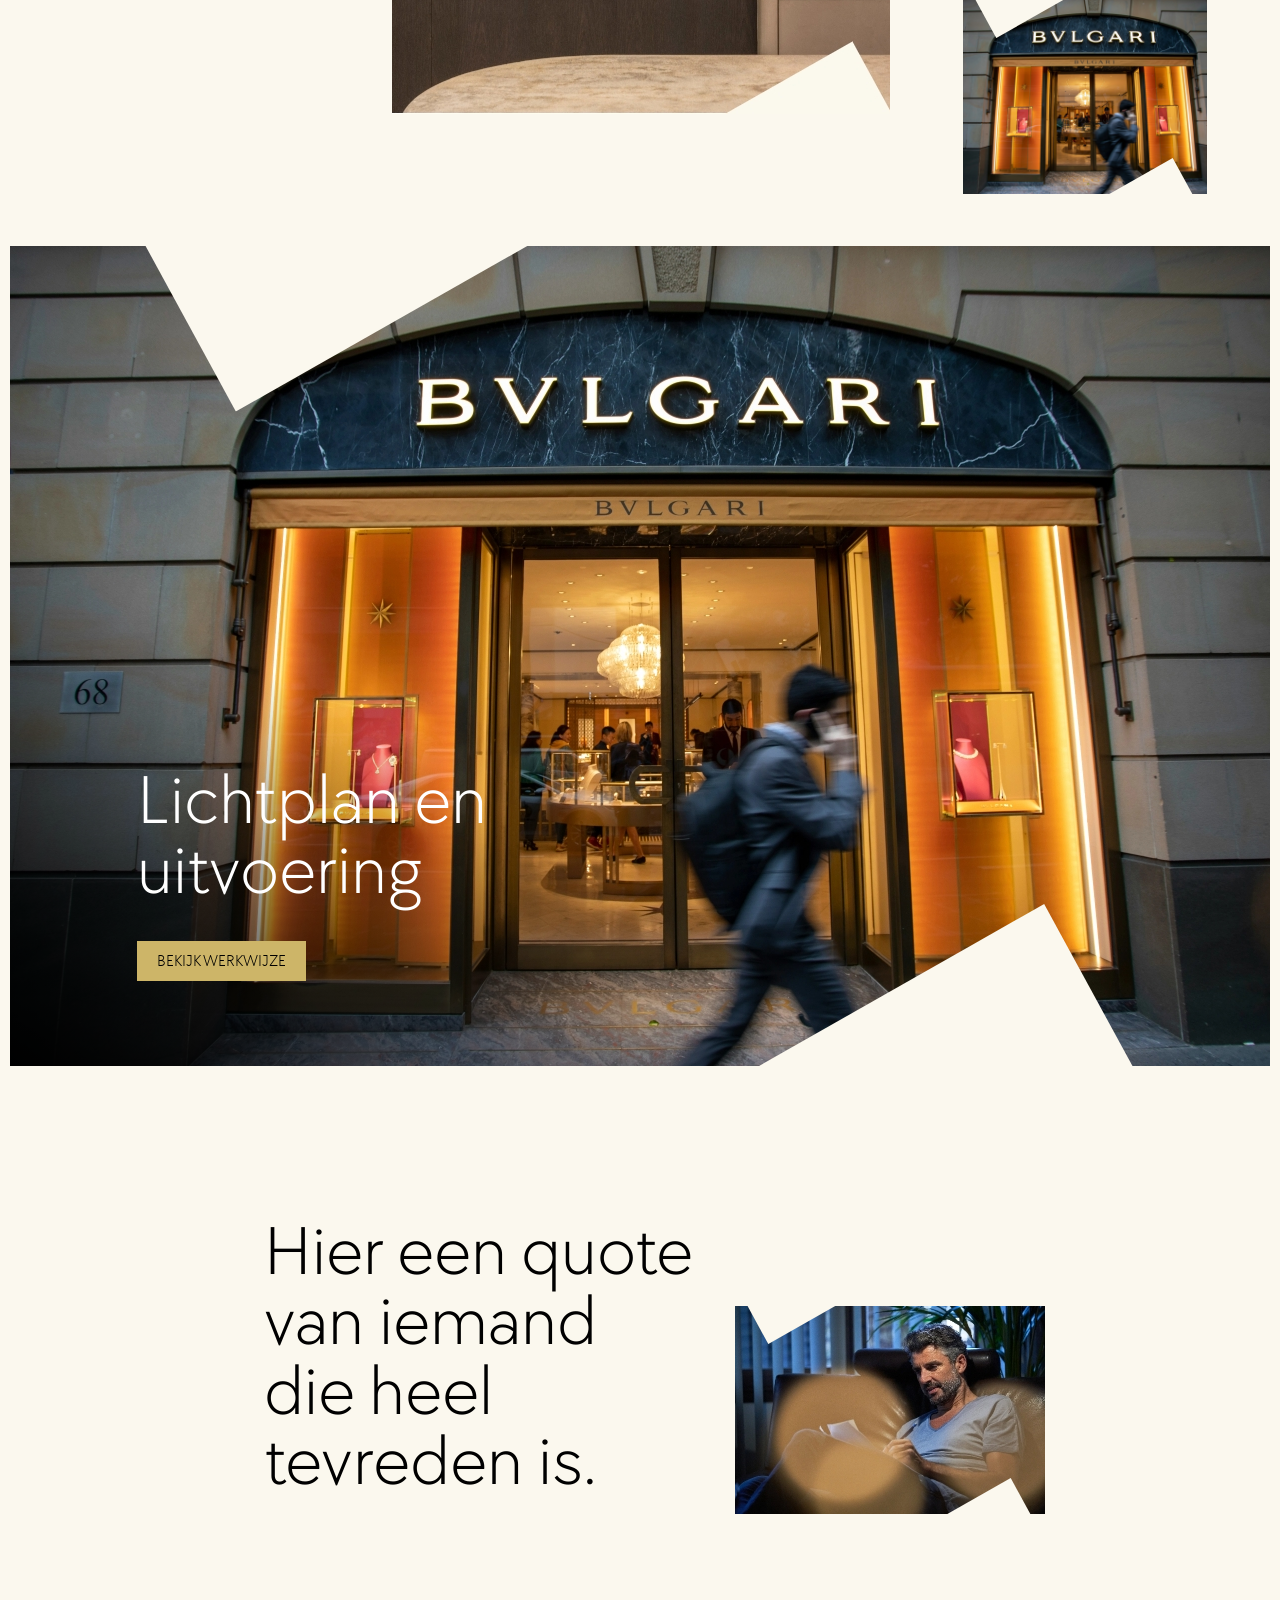
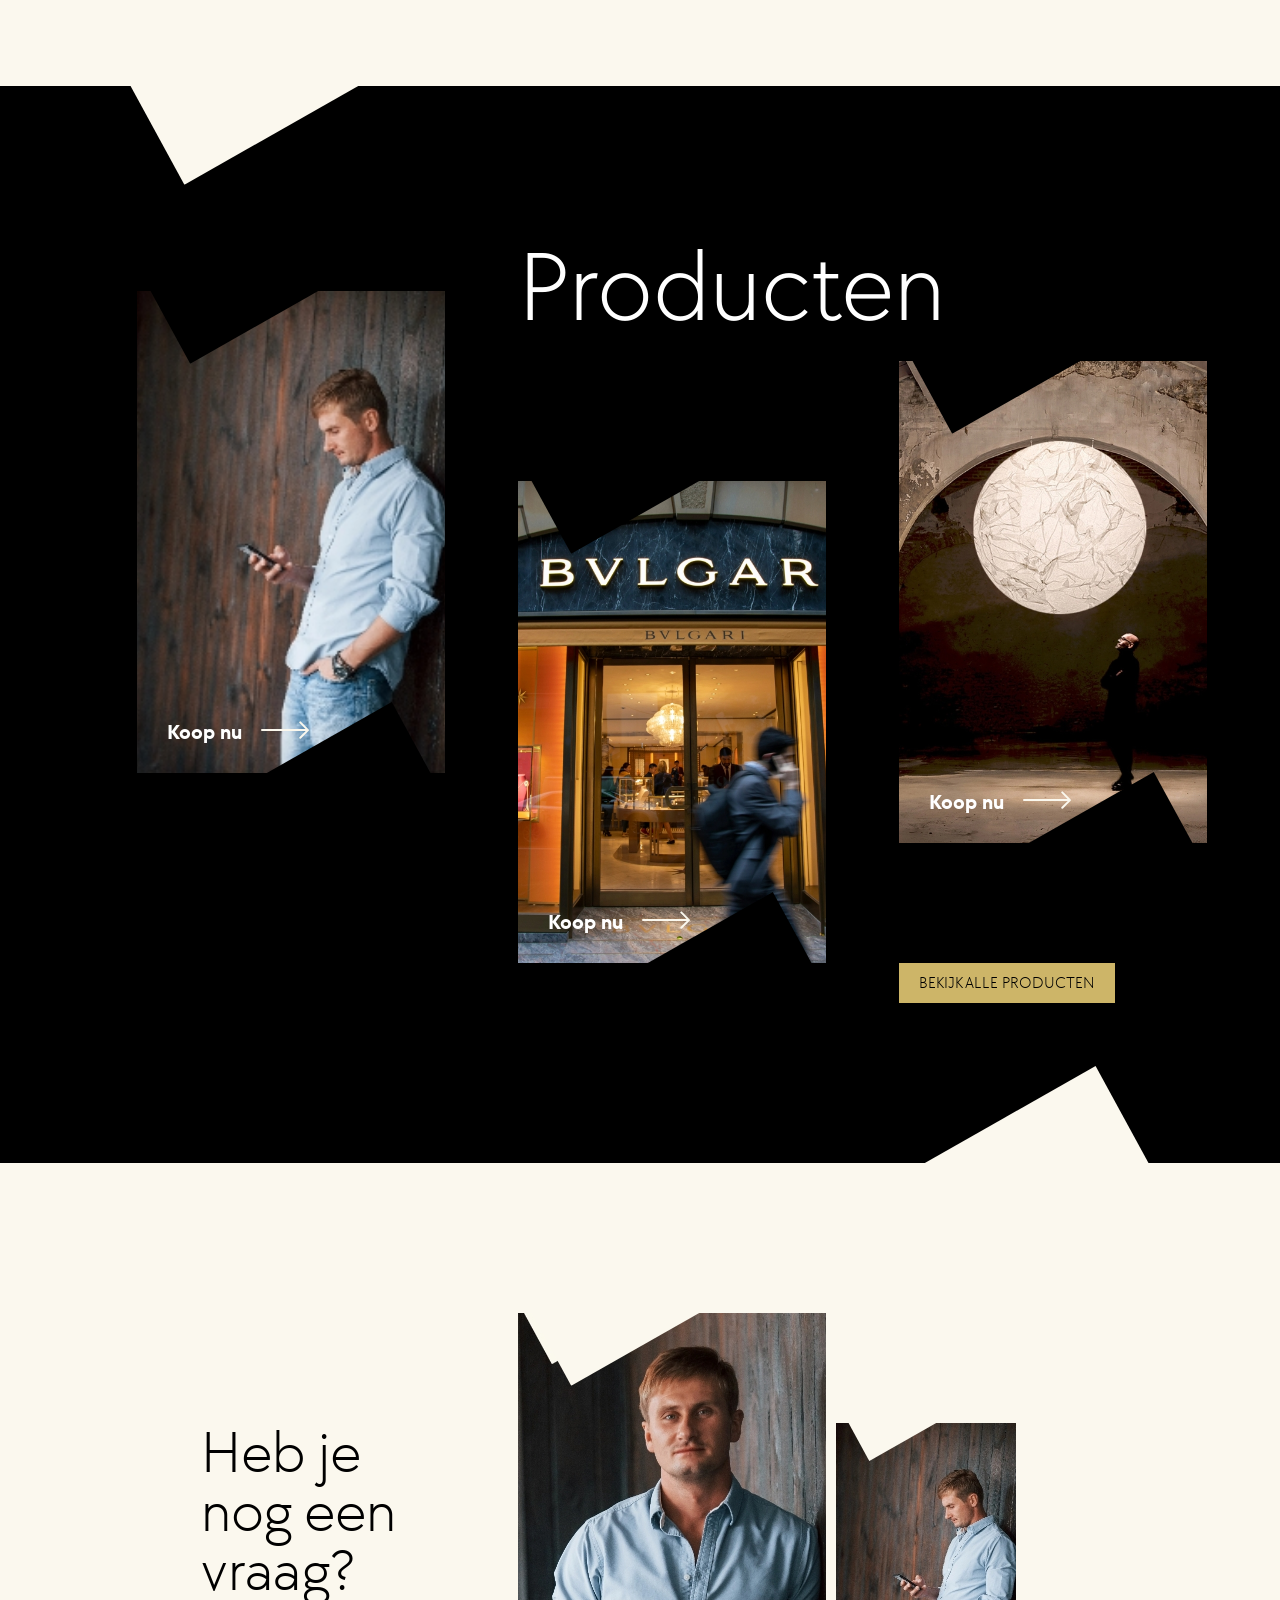
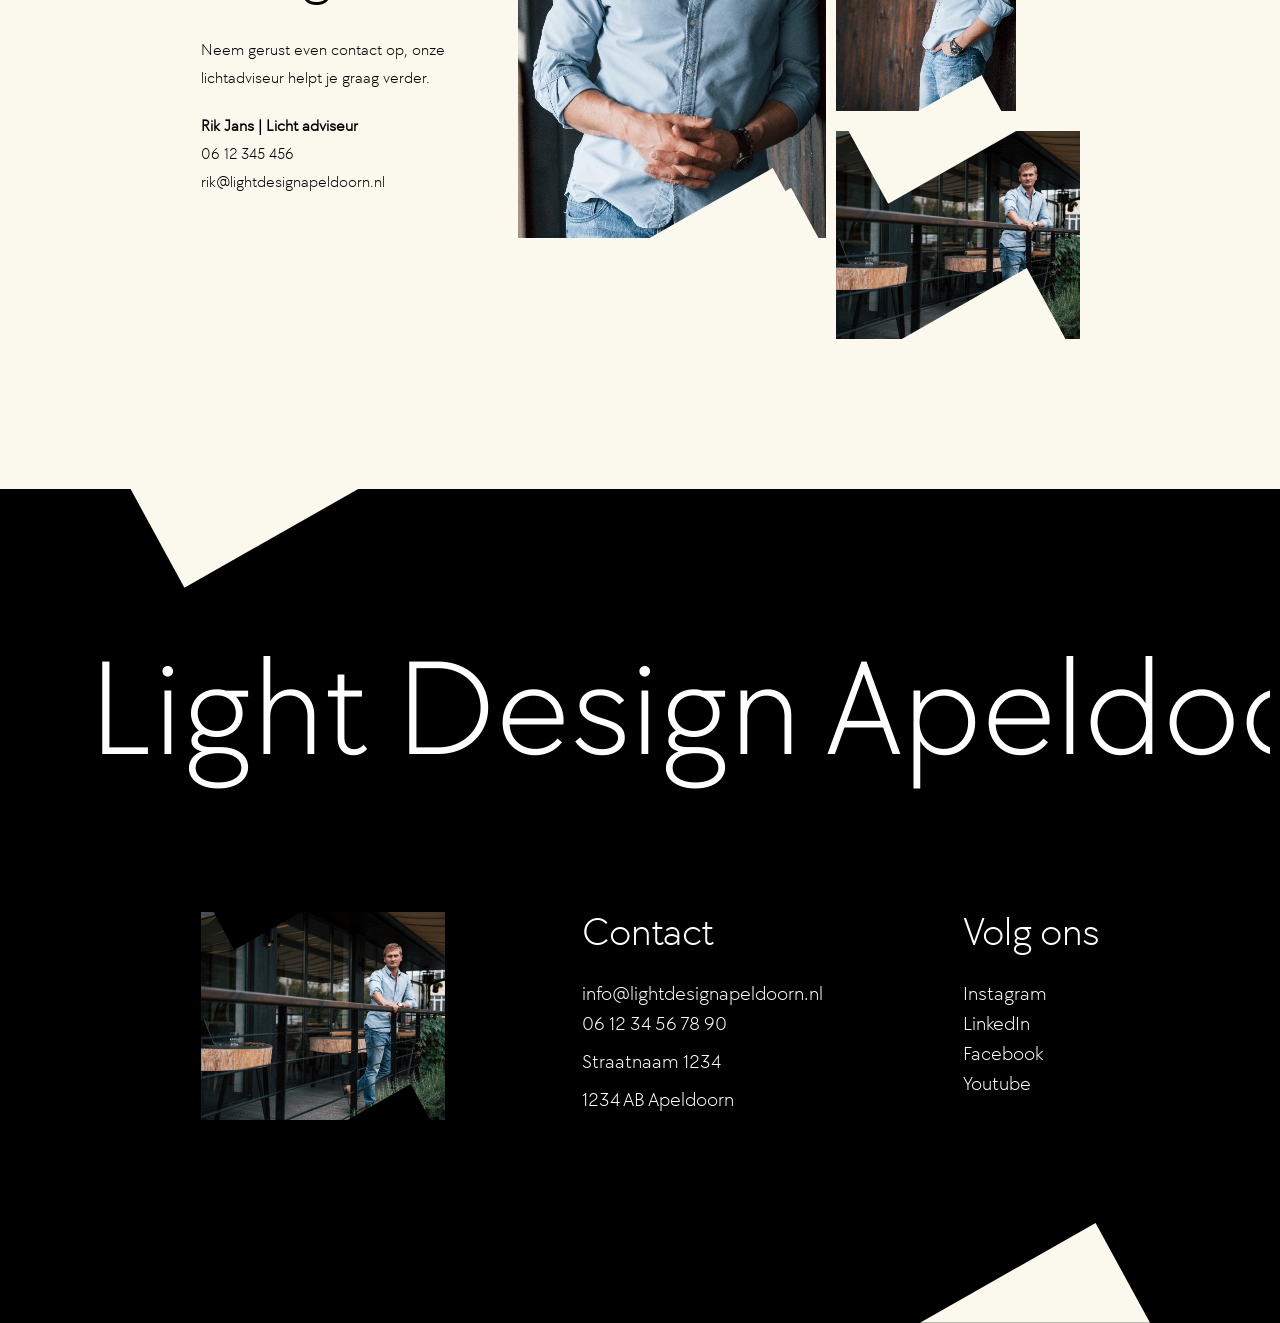
==== commit f3a27e2c: "page contact" ====
--- a/index.html
+++ b/index.html
@@ -38,7 +38,7 @@
         </div>
         <div class="title-image-text-image">
           <p>Lorem ipsum dolor sit amet, consectetur adipiscing elit. Vivamus vel iaculis leo. Sed dictum, velit eu facilisis faucibus, est est vehicula nulla, eu congue augue ligula ac metus. Vivamus at ornare sem.</p>
-          <a class="btn btn-brown" href="#">BEKIJK WERKWIJZE</a>
+          <a class="btn btn-brown" href="contact.html">BEKIJK WERKWIJZE</a>
           <div class="title-image-text-image-image cover-image">
             <svg class="shape-top" xmlns="http://www.w3.org/2000/svg" width="413.691"    height="179.454" viewBox="0 0 413.691 179.454">
               <path id="Path_262" data-name="Path 262" d="M315.835,0,0,179.453H413.691Z" transform="translate(0 0)" fill="#fbf8ee"/>
@@ -51,6 +51,7 @@
         </div>
       </div>
     </section>
+
     <section class="overview-project">  
       <svg class="shape-top" xmlns="http://www.w3.org/2000/svg" width="413.691"    height="179.454" viewBox="0 0 413.691 179.454">
         <path id="Path_262" data-name="Path 262" d="M315.835,0,0,179.453H413.691Z" transform="translate(0 0)" fill="#fbf8ee"/>
@@ -64,10 +65,11 @@
       <div class="wrapper">
       <div class="overview-project-text">
             <h1>Lichtplan en uitvoering</h1>
-            <a class="btn btn-brown" href="">BEKIJK WERKWIJZE</a>
-        </div>
-      </div>
-    </section>
+            <a class="btn btn-brown" href="contact.html">BEKIJK WERKWIJZE</a>
+        </div>
+      </div>
+    </section>
+
     <section class="text-image">
       <div class="wrapper">
         <div class="text-image-text">
@@ -213,6 +215,7 @@
         </div>
       </div>
     </section>
+    
     <footer>
       <svg class="shape-top" xmlns="http://www.w3.org/2000/svg" width="413.691"    height="179.454" viewBox="0 0 413.691 179.454">
         <path id="Path_262" data-name="Path 262" d="M315.835,0,0,179.453H413.691Z" transform="translate(0 0)" fill="#fbf8ee"/>
--- a/style.css
+++ b/style.css
@@ -5,4 +5,4 @@
 Description: Custom developed theme.
 Text Domain: starter-theme
 Version: 1
-*/@font-face{font-family:"bold";src:url(/fonts/TTChocolatesTrialBold.ttf)}@font-face{font-family:"light";src:url(/fonts/TTChocolatesTrialLight.ttf)}html{line-height:1.75rem;font-size:1rem;font-weight:400;font-family:light,sans-serif;-webkit-font-smoothing:antialiased;-webkit-tap-highlight-color:rgba(0,0,0,0);-moz-osx-font-smoothing:grayscale;-webkit-text-size-adjust:100%;box-sizing:border-box;scroll-behavior:smooth}*{margin:0;padding:0}body{min-height:100vh;color:#000;background-color:#fbf8ee}#site-container{position:relative;overflow:hidden}#content-container>section:first-child{margin-top:50px}@media(min-width: 60rem){#content-container>section:first-child{margin-top:118px}}.cover-image{position:relative;width:100%}.cover-image>img{display:block;width:100%;height:100%;position:absolute;left:0;top:0;object-fit:cover}.wrapper{position:relative;width:calc(100% - 20px);max-width:86.875rem;margin:0 auto;display:grid;grid-template-columns:repeat(12, 1fr);grid-gap:50px 10px;gap:50px 10px}@media(min-width: 48rem){.wrapper{display:grid;grid-template-columns:repeat(20, 1fr);grid-gap:0rem 10px;gap:0rem 10px}}.with-margin{margin:2rem 0}@media(min-width: 48rem){.with-margin{margin:3rem 0}}@media(min-width: 60rem){.with-margin{margin:4rem 0}}@media(min-width: 90rem){.with-margin{margin:8rem 0}}.with-padding{padding:52px 0}@media(min-width: 48rem){.with-padding{padding:51px 0}}@media(min-width: 60rem){.with-padding{padding:5.75rem 0}}h1,h2,h3,h4{font-family:light,sans-serif;line-height:1;color:#000}h2,h3,h4{margin-bottom:0.625rem}h1{font-size:2.25rem;margin-bottom:1.5625rem;line-height:1;color:#fff;font-weight:300}@media(min-width: 60rem){h1{font-size:3.75rem;margin-bottom:2.25rem}}h2{font-size:2rem;line-height:1;font-weight:400;margin-bottom:1.5625rem}@media(min-width: 48rem){h2{font-size:2.5rem}}@media(min-width: 60rem){h2{font-size:3.75rem;margin-bottom:2.25rem}}h3{font-size:1.5rem;margin-bottom:0.9375rem}h4{font-size:1.375rem}b,strong{font-weight:700}em{font-style:italic}p{margin-bottom:20px}.text-container{padding:60px 0}@media(min-width: 60rem){.text-container{padding:150px 0;display:grid;grid-template-columns:repeat(16, 1fr);grid-gap:0rem 10px;gap:0rem 10px}}@media(min-width: 60rem){.text-container h1,.text-container h2,.text-container h3,.text-container h4,.text-container h5,.text-container h6{grid-column-start:1;grid-column-end:span 13}}.text-container p,.text-container ul,.text-container ol,.text-container blockquote,.text-container .embed-container,.text-container .wp-caption{line-height:1.5rem;max-width:100%;margin:0 0.3125rem 1.25rem 0}@media(min-width: 60rem){.text-container p,.text-container ul,.text-container ol,.text-container blockquote,.text-container .embed-container,.text-container .wp-caption{grid-column-start:1;grid-column-end:span 9}}@media(min-width: 60rem){.text-container p:last-child,.text-container ul:last-child,.text-container ol:last-child,.text-container blockquote:last-child,.text-container .embed-container:last-child,.text-container .wp-caption:last-child{margin-bottom:0}}.text-container ul,.text-container ol{position:relative;list-style:none}.text-container ul li:not(.gfield),.text-container ol li:not(.gfield){padding-left:1.25em}.text-container ul li:not(.gfield)::before,.text-container ol li:not(.gfield)::before{position:absolute;text-indent:-1.25em}.text-container ul li:not(.gfield)::before{content:"•"}.text-container ol{counter-reset:ol-counter}.text-container ol li{counter-increment:ol-counter}.text-container ol li::before{content:counter(ol-counter) "."}.text-container a:not(.btn):hover{color:#000}.text-container p:has(img){max-width:100%;position:relative;height:350px;margin:40px 0 60px 0}@media(min-width: 60rem){.text-container p:has(img){height:558px;grid-column-start:4;grid-column-end:span 13}}.text-container p:has(img)>img{width:100%;height:100%;object-fit:cover}.text-container p:has(img)::before{content:"";position:absolute;top:0;width:167.18px;left:10px;height:68px;background:url("images/shape-bottom.svg") no-repeat 0 0;z-index:3;transform:scale(-1)}.text-container p:has(img)::after{content:"";position:absolute;bottom:0;right:10px;width:167.18px;height:68px;background:url("images/shape-bottom.svg") no-repeat 0 0;z-index:5}.text-container blockquote{padding-left:1em;font-size:1.4em;line-height:1.2;border-left:.1rem solid currentColor}@media(min-width: 48rem){.text-container .body-text-btn{grid-column-start:1;grid-column-end:span 3}}.btn{transition:padding .3s ease-in-out;position:relative;font-family:bold,sans-serif;font-size:1rem;display:inline-block;background-color:#ba5d01;color:#fff;padding:0.75rem 1.25rem 0.75rem 1.25rem;text-decoration:none;line-height:1;overflow:hidden;z-index:1}.btn::before{position:absolute;content:"";top:50%;right:5px;width:35px;height:19px;transform:translate(-50%, -50%)}.btn{transition:all .2s ease-in-out}.btn-brown{font-family:light,sans-serif;background-color:#cdb568;color:#000;transition:all .2s ease-in-out;border:1px solid #cdb568;padding:0.6875rem 1.1875rem 0.6875rem 1.1875rem}.btn-brown:hover{background-color:rgba(0,0,0,0)}form{position:relative;max-width:43.75rem}form input[type=text]{background:#fff;height:3.75rem;padding:1.25rem 1.875rem;border-radius:1.875rem}form input[type=text]::-webkit-input-placeholder{color:rgba(0,0,0,.6);font-weight:400}form input[type=text]:-moz-placeholder{color:rgba(0,0,0,.6);font-weight:400}form input[type=text]::-moz-placeholder{color:rgba(0,0,0,.6);font-weight:400}form input[type=text]:-ms-input-placeholder{color:rgba(0,0,0,.6);font-weight:400}form input[type=submit]{position:absolute;top:0;right:0;background:#000;height:3.75rem;border-radius:1.875rem;color:#fff;font-weight:800;padding:0 1.875rem;text-transform:uppercase}form input[type=submit]:hover{cursor:pointer}header{position:fixed;top:25px;left:0;height:60px;z-index:100;width:100%}.logo{position:relative;display:inline-block;height:55px;width:60px;left:65px}.logo::before{content:"";position:absolute;top:-110px;left:-62px;width:279px;height:156px;background-color:#fbf8ee;transform:rotate(-31deg)}.hero{overflow:hidden;position:relative;height:589px;margin:10px 10px 0 10px}@media(min-width: 60rem){.hero{height:calc(100vh - 20px)}}.hero .wrapper{z-index:6;height:100%;align-items:end}@media(min-width: 48rem){.hero .wrapper{width:100%}}.hero .shape-bottom{bottom:-1px;position:absolute;right:25px;z-index:5;width:30vw;height:auto;max-width:414px}@media(min-width: 60rem){.hero .shape-bottom{right:40px}}.hero-image{position:absolute;height:100%;width:100%;z-index:3}.hero-image::before{content:"";position:absolute;top:0;left:0;width:100%;height:100%;z-index:4;background:#fff;background:linear-gradient(195deg, rgba(255, 255, 255, 0.0004376751) 50%, rgb(0, 0, 0) 100%)}@media(min-width: 60rem){.hero-image::before{background:linear-gradient(211deg, rgba(255, 255, 255, 0.0004376751) 65%, rgb(0, 0, 0) 100%)}}.hero-text{grid-column-start:2;grid-column-end:span 10;margin-bottom:38px}@media(min-width: 60rem){.hero-text{grid-column-start:3;grid-column-end:span 8;margin-bottom:76px}}.hero-text .arrow-right{position:relative;top:4px;right:0;padding-left:14px;width:35px;transition:right .3s ease-in-out}@media(min-width: 60rem){.hero-text .arrow-right{width:47px}}@media(min-width: 60rem){.hero-text .btn{padding-left:0;font-size:20px;background-color:rgba(0,0,0,0)}.hero-text .btn:hover .arrow-right{right:-20px;color:#ba5d01;z-index:-1}}.title-image{margin:92px 0px}.title-image .wrapper{align-items:end}.title-image .wrapper h2{font-size:46px;margin-bottom:40px;grid-column-start:2;grid-column-end:span 11}@media(min-width: 60rem){.title-image .wrapper h2{font-size:60px;margin-bottom:200px;grid-column-start:2;grid-column-end:span 5}}.title-image-image{height:440px;margin-left:1px;margin-bottom:40px;grid-column-start:3;grid-column-end:span 9}@media(min-width: 60rem){.title-image-image{height:732px;grid-column-start:7;grid-column-end:span 8}}.title-image-text-image{position:relative;bottom:-40px;grid-column-start:3;grid-column-end:span 9}@media(min-width: 60rem){.title-image-text-image{grid-column-start:16;grid-column-end:span 4}}.title-image-text-image-image{display:none}@media(min-width: 60rem){.title-image-text-image-image{position:relative;display:block;margin-top:60px;height:193.93px}.title-image-text-image-image .shape-top{top:-1px;position:absolute;left:25px;z-index:8;width:90px;height:auto;transform:scale(-1);max-width:414px}}@media(min-width: 60rem)and (min-width: 60rem){.title-image-text-image-image .shape-top{left:1vw}}@media(min-width: 60rem){.title-image-text-image-image .shape-bottom{bottom:-3px;position:absolute;right:25px;z-index:8;width:90px;height:auto;max-width:414px}}@media(min-width: 60rem)and (min-width: 60rem){.title-image-text-image-image .shape-bottom{right:1vw}}.overview-project{overflow:hidden;position:relative;height:589px;margin:10px 0px 150px 10px}@media(min-width: 60rem){.overview-project{margin:10px 10px 150px 10px;min-height:820px}}.overview-project .wrapper{width:100%;align-items:end;height:100%;z-index:4}.overview-project .shape-top{top:-1px;position:absolute;left:25px;z-index:8;width:30vw;height:auto;transform:scale(-1);max-width:414px}@media(min-width: 60rem){.overview-project .shape-top{left:135px}}.overview-project .shape-bottom{bottom:-5px;position:absolute;right:25px;z-index:8;width:30vw;height:auto;max-width:414px}@media(min-width: 60rem){.overview-project .shape-bottom{right:135px}}.overview-project-image{position:absolute;height:100%;width:100%;z-index:3}.overview-project-image::before{content:"";position:absolute;top:0;left:0;width:100%;height:100%;z-index:4;background:#fff;background:linear-gradient(195deg, rgba(255, 255, 255, 0.0004376751) 50%, rgb(0, 0, 0) 100%)}@media(min-width: 60rem){.overview-project-image::before{background:linear-gradient(211deg, rgba(255, 255, 255, 0.0004376751) 65%, rgb(0, 0, 0) 100%)}}.overview-project-text{grid-column-start:2;grid-column-end:span 10;margin-bottom:38px}@media(min-width: 60rem){.overview-project-text{grid-column-start:3;margin-bottom:76px}}.overview-project-text .arrow-right{position:relative;top:4px;right:0;padding-left:14px;width:35px;transition:right .3s ease-in-out}@media(min-width: 60rem){.overview-project-text .arrow-right{width:47px}}.overview-project-text h1{font-size:45px}@media(min-width: 60rem){.overview-project-text h1{font-size:70px}}.text-image{margin-bottom:130px}.text-image-text{grid-column-start:2;grid-column-end:span 10}@media(min-width: 60rem){.text-image-text{grid-column-start:5;grid-column-end:span 7}}.text-image-text h1{color:#000;font-size:46px;margin-bottom:60px}@media(min-width: 60rem){.text-image-text h1{font-size:70px}}.text-image-image{position:relative;overflow:hidden;grid-column-start:3;grid-column-end:span 9;height:208px;max-width:310px}@media(min-width: 60rem){.text-image-image{grid-column-start:12;grid-column-end:span 6;margin:90px 0 0 26px}}.text-image-image .shape-top{top:-1px;position:absolute;left:25px;z-index:8;width:90px;height:auto;transform:scale(-1);max-width:414px}@media(min-width: 60rem){.text-image-image .shape-top{left:1vw}}.text-image-image .shape-bottom{bottom:-3px;position:absolute;right:25px;z-index:8;width:90px;height:auto;max-width:414px}@media(min-width: 60rem){.text-image-image .shape-bottom{right:1vw}}.overview-products{position:relative;background-color:#000;padding:100px 0}@media(min-width: 60rem){.overview-products{padding:150px 0}}.overview-products .wrapper h1{font-size:46px;grid-column-start:2}@media(min-width: 60rem){.overview-products .wrapper h1{font-size:70px;grid-column-start:9;grid-column-end:span 6;font-size:100px;margin-bottom:25px}}.overview-products .wrapper .btn-product{grid-column-start:2;grid-column-end:span 7}@media(min-width: 60rem){.overview-products .wrapper .btn-product{margin-top:-50px;grid-column-start:15;grid-column-end:span 5}}.overview-products .wrapper .btn-product .btn:hover{color:#cdb568}.overview-products .shape-top{top:-1px;position:absolute;left:10px;z-index:8;width:118px;height:auto;transform:scale(-1)}@media(min-width: 60rem){.overview-products .shape-top{width:230px;left:130px}}.overview-products .shape-bottom{bottom:-3px;position:absolute;right:10px;z-index:8;width:118px;height:auto}@media(min-width: 60rem){.overview-products .shape-bottom{width:230px;right:130px}}.overview-produc-item{height:482px;position:relative;overflow:hidden;grid-column-start:2;grid-column-end:span 10}@media(min-width: 48rem){.overview-produc-item{grid-column-end:span 9}.overview-produc-item:nth-child(3n+1){grid-column-start:2}.overview-produc-item:nth-child(3n+2){grid-column-start:12}}@media(min-width: 60rem){.overview-produc-item{grid-column-end:span 5}.overview-produc-item:nth-child(3n+1){grid-column-start:3;margin-top:-70px}.overview-produc-item:nth-child(3n+2){grid-column-start:9;margin-top:120px}.overview-produc-item:nth-child(3n+3){grid-column-start:15}}.overview-produc-item .shape-top{top:-1px;position:absolute;left:25px;z-index:8;width:170px;height:auto;transform:scale(-1);max-width:414px}.overview-produc-item .shape-top path{fill:#000}@media(min-width: 60rem){.overview-produc-item .shape-top{left:1vw}}.overview-produc-item .shape-bottom{bottom:-3px;position:absolute;right:25px;z-index:8;width:170px;height:auto;max-width:414px}.overview-produc-item .shape-bottom path{fill:#000}@media(min-width: 60rem){.overview-produc-item .shape-bottom{right:1vw}}.overview-product-item-image{position:absolute;top:0;left:0;width:100%;height:100%}.overview-product-item-text{position:absolute;width:100%;height:100%;display:flex;flex-direction:column;justify-content:end;z-index:4}.overview-product-item-text .btn{margin:30px;padding-left:0;padding-bottom:0;background-color:rgba(0,0,0,0)}.overview-product-item-text .btn span{display:inline-block;font-size:21px;padding-right:15px}.cta{padding:150px 0}.cta-content{grid-column-start:2;grid-column-end:span 8}@media(min-width: 60rem){.cta-content{margin-top:110px;grid-column-start:4;grid-column-end:span 4}}.cta-content h2{font-size:60px}@media(min-width: 60rem){.cta-content h2{font-size:59px}}.cta-content a{display:block;text-decoration:none;color:#000;transition:all .3s ease-in-out}.cta-content a:hover{color:#ba5d01}.cta-content h5{font-size:16px}.cta-image-big{overflow:hidden;height:350px;grid-column-start:2;grid-column-end:span 10}@media(min-width: 60rem){.cta-image-big{height:526px;grid-column-start:9;grid-column-end:span 5}}.cta-image-big .shape-top{top:-1px;position:absolute;left:25px;z-index:8;width:100px;height:auto;transform:scale(-1)}@media(min-width: 60rem){.cta-image-big .shape-top{left:1vw;width:170px}}.cta-image-big .shape-bottom{bottom:-3px;position:absolute;right:25px;z-index:8;width:100px;height:auto}@media(min-width: 60rem){.cta-image-big .shape-bottom{right:1vw;width:170px}}.cta-image-medium-small{display:none}@media(min-width: 60rem){.cta-image-medium-small{display:block;margin-top:110px;display:grid;grid-template-columns:repeat(4, 1fr);grid-gap:20px 10px;gap:20px 10px;grid-column-start:14;grid-column-end:span 4}}.cta-image-small{position:relative;overflow:hidden}@media(min-width: 60rem){.cta-image-small{height:288px;grid-column-start:1;grid-column-end:span 3}}.cta-image-small .shape-top{top:-1px;position:absolute;left:25px;z-index:8;width:90px;height:auto;transform:scale(-1)}@media(min-width: 60rem){.cta-image-small .shape-top{left:1vw}}.cta-image-small .shape-bottom{bottom:-3px;position:absolute;right:25px;z-index:8;width:90px;height:auto}@media(min-width: 60rem){.cta-image-small .shape-bottom{right:1vw}}.cta-image-medium{position:relative;overflow:hidden}@media(min-width: 60rem){.cta-image-medium{height:208px;grid-column-start:1;grid-column-end:span 4}}.cta-image-medium .shape-top{top:-1px;position:absolute;left:25px;z-index:8;width:90px;height:auto;transform:scale(-1)}@media(min-width: 60rem){.cta-image-medium .shape-top{left:1vw}}.cta-image-medium .shape-bottom{bottom:-3px;position:absolute;right:25px;z-index:8;width:90px;height:auto;max-width:414px}@media(min-width: 60rem){.cta-image-medium .shape-bottom{right:1vw}}.menu-is-open #content-container{position:fixed;width:100%;height:100vh;left:0;top:0}.header-menu-small{position:fixed;top:-100%;left:0;width:100%;transition:all .3s ease;z-index:8;opacity:0;min-height:100vh;background:#000}.header-menu-small .wrapper{padding-top:7.5rem}.header-menu-small .wrapper>ul{position:relative;width:100%;margin:0 auto}.header-menu-small .wrapper>ul ul.sub-menu li{margin-bottom:0}.header-menu-small .wrapper>ul ul.sub-menu li a{padding:0.625rem 1.25rem 1.25rem 1.875rem;font-size:1.25rem}.header-menu-small .wrapper>ul>li{margin-bottom:0.1875rem}.menu-is-open .header-menu-small{position:relative;top:0;opacity:1}.header-menu-small>ul{position:relative}.header-menu-small li{margin-bottom:0.1875rem}.header-menu-small a{font-family:bold,sans-serif;font-size:1.875rem;color:#fff;display:block;background:#181818;padding:1.25rem}.header-menu-large{display:none}@media(min-width: 60rem){.header-menu-large{display:flex;align-items:flex-start;padding-top:2.5rem}.header-menu-large li+li{margin-left:2rem}.header-menu-large li{position:relative}.header-menu-large li.current-menu-item:before{transition:all .4s ease-in-out;content:"";position:absolute;left:50%;top:-3.125rem;width:0.0625rem;height:1.875rem;background:#fff}.header-menu-large li.current-menu-item a{pointer-events:none}.header-menu-large li.menu-item-has-children:hover>ul{display:block}.fixed .header-menu-large li.current-menu-item:before{top:-2.5rem;background:#fff}.header-menu-large li a{font-family:bold,sans-serif;font-size:1.125rem;text-decoration:none;color:#fff}.header-menu-large li a:hover{text-decoration:underline}.fixed .header-menu-large li a{color:#fff}.fixed .header-menu-large{padding-top:1.25rem}.header-menu-large ul.sub-menu{display:none;position:absolute;top:2rem;left:0;background:#fff;min-width:9.375rem}.header-menu-large ul.sub-menu li{margin-left:0 !important;padding-bottom:0}.header-menu-large ul.sub-menu li a{color:#000;display:block;padding:0.75rem 0.625rem 0.5rem;font-size:1rem;border-radius:0;line-height:1.2}.header-menu-large ul.sub-menu li a:hover{background-color:rgba(0,0,0,.2);text-decoration:none}}.header-burger{position:absolute;top:1.875rem;transform:translateY(-50%);right:1.25rem;transition:transform .3s ease;transform-origin:center}@media(min-width: 60rem){.header-burger{display:none}}.menu-is-open .header-burger{transform:translateY(-50%) rotate(-90deg)}.header-burger-open{display:block;width:2.5rem;height:2.5rem}.menu-is-open .header-burger-open{display:none}.header-burger-close{display:none;width:2.5rem;height:2.5rem}.menu-is-open .header-burger-close{display:block}footer{position:relative;background-color:#000;padding:90px 0 150px 0}@media(min-width: 60rem){footer{padding:150px 0}}footer .shape-top{top:-1px;position:absolute;left:10px;z-index:8;width:118px;height:auto;transform:scale(-1)}@media(min-width: 60rem){footer .shape-top{width:230px;left:130px}}footer .shape-bottom{bottom:0px;position:absolute;right:10px;z-index:8;width:118px;height:auto}@media(min-width: 60rem){footer .shape-bottom{width:230px;right:130px}}footer .wrapper{display:grid;grid-template-columns:repeat(12, 1fr);grid-gap:0rem 10px;gap:0rem 10px;overflow:hidden}@media(min-width: 60rem){footer .wrapper{display:grid;grid-template-columns:repeat(20, 1fr);grid-gap:60px 10px;gap:60px 10px}}footer h1{position:relative;right:0px;font-size:11.2vw;margin-bottom:75px;text-wrap:nowrap;grid-column-start:2;grid-column-end:span 12}@media(min-width: 48rem){footer h1{font-size:10.8vw;right:-15px}}footer h3,footer p,footer a{color:#fff;text-decoration:none}footer h3{font-size:40px;font-weight:300;margin-bottom:27px}footer p{font-size:20px;margin-bottom:10px}footer a{font-size:20px}.footer-adress{margin-bottom:50px}.footer-content{grid-column-start:2;grid-column-end:span 11}@media(min-width: 60rem){.footer-content{grid-column-start:1;grid-column-end:span 20;display:grid;grid-template-columns:repeat(20, 1fr);grid-gap:0rem 10px;gap:0rem 10px}}.footer-image{position:relative;display:none;height:208px}@media(min-width: 60rem){.footer-image{display:block;grid-column-start:4;grid-column-end:span 4}}.footer-image .shape-top{top:-1px;position:absolute;left:25px;z-index:8;width:90px;height:auto;transform:scale(-1);max-width:414px}.footer-image .shape-top path{fill:#000}@media(min-width: 60rem){.footer-image .shape-top{left:1vw}}.footer-image .shape-bottom{bottom:-3px;position:absolute;right:25px;z-index:8;width:90px;height:auto;max-width:414px}.footer-image .shape-bottom path{fill:#000}@media(min-width: 60rem){.footer-image .shape-bottom{right:1vw}}@media(min-width: 60rem){.footer-adress{grid-column-start:10;grid-column-end:span 4}}@media(min-width: 60rem){.footer-social{grid-column-start:16;grid-column-end:span 3}}/*# sourceMappingURL=style.css.map */
+*/@font-face{font-family:"bold";src:url(/fonts/TTChocolatesTrialBold.ttf)}@font-face{font-family:"light";src:url(/fonts/TTChocolatesTrialLight.ttf)}html{line-height:1.75rem;font-size:1rem;font-weight:400;font-family:light,sans-serif;-webkit-font-smoothing:antialiased;-webkit-tap-highlight-color:rgba(0,0,0,0);-moz-osx-font-smoothing:grayscale;-webkit-text-size-adjust:100%;box-sizing:border-box;scroll-behavior:smooth}*{margin:0;padding:0}body{min-height:100vh;color:#000;background-color:#fbf8ee}#site-container{position:relative;overflow:hidden}#content-container>section:first-child{margin-top:50px}@media(min-width: 60rem){#content-container>section:first-child{margin-top:118px}}.cover-image{position:relative;width:100%}.cover-image>img{display:block;width:100%;height:100%;position:absolute;left:0;top:0;object-fit:cover}.wrapper{position:relative;width:calc(100% - 20px);max-width:86.875rem;margin:0 auto;display:grid;grid-template-columns:repeat(12, 1fr);grid-gap:50px 10px;gap:50px 10px}@media(min-width: 48rem){.wrapper{display:grid;grid-template-columns:repeat(20, 1fr);grid-gap:50px 10px;gap:50px 10px}}.with-margin{margin:2rem 0}@media(min-width: 48rem){.with-margin{margin:3rem 0}}@media(min-width: 60rem){.with-margin{margin:4rem 0}}@media(min-width: 90rem){.with-margin{margin:8rem 0}}.with-padding{padding:52px 0}@media(min-width: 48rem){.with-padding{padding:51px 0}}@media(min-width: 60rem){.with-padding{padding:5.75rem 0}}h1,h2,h3,h4{font-family:light,sans-serif;line-height:1;color:#000}h2,h3,h4{margin-bottom:0.625rem}h1{font-size:2.25rem;margin-bottom:1.5625rem;line-height:1;color:#fff;font-weight:300}@media(min-width: 60rem){h1{font-size:3.75rem;margin-bottom:2.25rem}}h2{font-size:2rem;line-height:1;font-weight:400;margin-bottom:1.5625rem}@media(min-width: 48rem){h2{font-size:2.5rem}}@media(min-width: 60rem){h2{font-size:3.75rem;margin-bottom:2.25rem}}h3{font-size:1.5rem;margin-bottom:0.9375rem}h4{font-size:1.375rem}b,strong{font-weight:700}em{font-style:italic}p{margin-bottom:20px}.text-container{padding:60px 0;grid-column-start:1;display:grid;grid-template-columns:repeat(12, 1fr);grid-gap:50px 10px;gap:50px 10px;grid-column-end:span 12}@media(min-width: 48rem){.text-container{grid-column-end:span 20;display:grid;grid-template-columns:repeat(20, 1fr);grid-gap:0rem 10px;gap:0rem 10px}}.text-container h1,.text-container h2,.text-container h3,.text-container h4,.text-container h5,.text-container h6{grid-column-start:2;grid-column-end:span 12}@media(min-width: 48rem){.text-container h1,.text-container h2,.text-container h3,.text-container h4,.text-container h5,.text-container h6{grid-column-start:3;grid-column-end:span 11}}.text-container p,.text-container ul,.text-container ol,.text-container blockquote,.text-container .embed-container,.text-container .wp-caption{line-height:1.5rem;max-width:100%;margin:0 0.3125rem 1.25rem 0;grid-column-start:2;grid-column-end:span 11}@media(min-width: 48rem){.text-container p,.text-container ul,.text-container ol,.text-container blockquote,.text-container .embed-container,.text-container .wp-caption{grid-column-start:3;grid-column-end:span 9}}@media(min-width: 60rem){.text-container p:last-child,.text-container ul:last-child,.text-container ol:last-child,.text-container blockquote:last-child,.text-container .embed-container:last-child,.text-container .wp-caption:last-child{margin-bottom:0}}.text-container ul,.text-container ol{position:relative;list-style:none}.text-container ul li:not(.gfield),.text-container ol li:not(.gfield){padding-left:1.25em}.text-container ul li:not(.gfield)::before,.text-container ol li:not(.gfield)::before{position:absolute;text-indent:-1.25em}.text-container ul li:not(.gfield)::before{content:"•"}.text-container ol{counter-reset:ol-counter}.text-container ol li{counter-increment:ol-counter}.text-container ol li::before{content:counter(ol-counter) "."}.text-container a:not(.btn):hover{color:#000}.text-container p:has(img){max-width:100%;position:relative;height:350px;margin:40px 0 60px 0;grid-column-start:2;grid-column-end:span 11}@media(min-width: 48rem){.text-container p:has(img){height:558px;grid-column-start:6;grid-column-end:span 13}}.text-container p:has(img)>img{width:100%;height:100%;object-fit:cover}.text-container p:has(img)::before{content:"";position:absolute;top:0;width:167.18px;left:10px;height:68px;background:url("images/shape-bottom.svg") no-repeat 0 0;z-index:3;transform:scale(-1)}.text-container p:has(img)::after{content:"";position:absolute;bottom:0;right:10px;width:167.18px;height:68px;background:url("images/shape-bottom.svg") no-repeat 0 0;z-index:5}.text-container blockquote{padding-left:1em;font-size:1.4em;line-height:1.2;border-left:.1rem solid currentColor}.text-container .body-text-btn{grid-column-start:2;grid-column-end:span 5}@media(min-width: 48rem){.text-container .body-text-btn{grid-column-start:3;grid-column-end:span 3}}.btn{transition:padding .3s ease-in-out;position:relative;font-family:bold,sans-serif;font-size:1rem;display:inline-block;background-color:#ba5d01;color:#fff;padding:0.75rem 1.25rem 0.75rem 1.25rem;text-decoration:none;line-height:1;overflow:hidden;z-index:1}.btn::before{position:absolute;content:"";top:50%;right:5px;width:35px;height:19px;transform:translate(-50%, -50%)}.btn{transition:all .2s ease-in-out}.btn-brown{font-family:light,sans-serif;background-color:#cdb568;color:#000;transition:all .2s ease-in-out;border:1px solid #cdb568;padding:0.6875rem 1.1875rem 0.6875rem 1.1875rem}.btn-brown:hover{background-color:rgba(0,0,0,0)}form{position:relative;max-width:43.75rem}form input[type=text]{background:#fff;height:3.75rem;padding:1.25rem 1.875rem;border-radius:1.875rem}form input[type=text]::-webkit-input-placeholder{color:rgba(0,0,0,.6);font-weight:400}form input[type=text]:-moz-placeholder{color:rgba(0,0,0,.6);font-weight:400}form input[type=text]::-moz-placeholder{color:rgba(0,0,0,.6);font-weight:400}form input[type=text]:-ms-input-placeholder{color:rgba(0,0,0,.6);font-weight:400}form input[type=submit]{position:absolute;top:0;right:0;background:#000;height:3.75rem;border-radius:1.875rem;color:#fff;font-weight:800;padding:0 1.875rem;text-transform:uppercase}form input[type=submit]:hover{cursor:pointer}header{position:fixed;top:25px;left:0;height:60px;z-index:100;width:100%}.logo{position:relative;display:inline-block;height:55px;width:60px;left:65px}.logo::before{content:"";position:absolute;top:-110px;left:-62px;width:279px;height:156px;background-color:#fbf8ee;transform:rotate(-31deg)}.hero{overflow:hidden;position:relative;height:589px;margin:10px 10px 0 10px}@media(min-width: 60rem){.hero{height:calc(100vh - 20px)}}.hero .wrapper{z-index:6;height:100%;align-items:end}@media(min-width: 48rem){.hero .wrapper{width:100%}}.hero .shape-bottom{bottom:-1px;position:absolute;right:25px;z-index:5;width:30vw;height:auto;max-width:414px}@media(min-width: 60rem){.hero .shape-bottom{right:40px}}.hero-image{position:absolute;height:100%;width:100%;z-index:3}.hero-image::before{content:"";position:absolute;top:0;left:0;width:100%;height:100%;z-index:4;background:#fff;background:linear-gradient(195deg, rgba(255, 255, 255, 0.0004376751) 50%, rgb(0, 0, 0) 100%)}@media(min-width: 60rem){.hero-image::before{background:linear-gradient(211deg, rgba(255, 255, 255, 0.0004376751) 65%, rgb(0, 0, 0) 100%)}}.hero-text{grid-column-start:2;grid-column-end:span 10;margin-bottom:38px}@media(min-width: 60rem){.hero-text{grid-column-start:3;grid-column-end:span 8;margin-bottom:76px}}.hero-text .arrow-right{position:relative;top:4px;right:0;padding-left:14px;width:35px;transition:right .3s ease-in-out}@media(min-width: 60rem){.hero-text .arrow-right{width:47px}}@media(min-width: 60rem){.hero-text .btn{padding-left:0;font-size:20px;background-color:rgba(0,0,0,0)}.hero-text .btn:hover .arrow-right{right:-20px;color:#ba5d01;z-index:-1}}.title-image{margin:92px 0px}.title-image .wrapper{align-items:end}.title-image .wrapper h2{font-size:46px;margin-bottom:40px;grid-column-start:2;grid-column-end:span 11}@media(min-width: 60rem){.title-image .wrapper h2{font-size:60px;margin-bottom:200px;grid-column-start:2;grid-column-end:span 5}}.title-image-image{height:440px;margin-left:1px;margin-bottom:40px;grid-column-start:3;grid-column-end:span 9}@media(min-width: 60rem){.title-image-image{height:732px;grid-column-start:7;grid-column-end:span 8}}.title-image-text-image{position:relative;bottom:-40px;grid-column-start:3;grid-column-end:span 9}@media(min-width: 60rem){.title-image-text-image{grid-column-start:16;grid-column-end:span 4}}.title-image-text-image-image{display:none}@media(min-width: 60rem){.title-image-text-image-image{position:relative;display:block;margin-top:60px;height:193.93px}.title-image-text-image-image .shape-top{top:-1px;position:absolute;left:25px;z-index:8;width:90px;height:auto;transform:scale(-1);max-width:414px}}@media(min-width: 60rem)and (min-width: 60rem){.title-image-text-image-image .shape-top{left:1vw}}@media(min-width: 60rem){.title-image-text-image-image .shape-bottom{bottom:-3px;position:absolute;right:25px;z-index:8;width:90px;height:auto;max-width:414px}}@media(min-width: 60rem)and (min-width: 60rem){.title-image-text-image-image .shape-bottom{right:1vw}}.overview-project{overflow:hidden;position:relative;height:589px;margin:10px 0px 150px 10px}@media(min-width: 60rem){.overview-project{margin:10px 10px 150px 10px;min-height:820px}}.overview-project .wrapper{width:100%;align-items:end;height:100%;z-index:4}.overview-project .shape-top{top:-1px;position:absolute;left:25px;z-index:8;width:30vw;height:auto;transform:scale(-1);max-width:414px}@media(min-width: 60rem){.overview-project .shape-top{left:135px}}.overview-project .shape-bottom{bottom:-5px;position:absolute;right:25px;z-index:8;width:30vw;height:auto;max-width:414px}@media(min-width: 60rem){.overview-project .shape-bottom{right:135px}}.overview-project-image{position:absolute;height:100%;width:100%;z-index:3}.overview-project-image::before{content:"";position:absolute;top:0;left:0;width:100%;height:100%;z-index:4;background:#fff;background:linear-gradient(195deg, rgba(255, 255, 255, 0.0004376751) 50%, rgb(0, 0, 0) 100%)}@media(min-width: 60rem){.overview-project-image::before{background:linear-gradient(211deg, rgba(255, 255, 255, 0.0004376751) 65%, rgb(0, 0, 0) 100%)}}.overview-project-text{grid-column-start:2;grid-column-end:span 10;margin-bottom:38px}@media(min-width: 60rem){.overview-project-text{grid-column-start:3;margin-bottom:76px}}.overview-project-text .arrow-right{position:relative;top:4px;right:0;padding-left:14px;width:35px;transition:right .3s ease-in-out}@media(min-width: 60rem){.overview-project-text .arrow-right{width:47px}}.overview-project-text h1{font-size:45px}@media(min-width: 60rem){.overview-project-text h1{font-size:70px}}.text-image{margin-bottom:130px}.text-image-text{grid-column-start:2;grid-column-end:span 10}@media(min-width: 60rem){.text-image-text{grid-column-start:5;grid-column-end:span 7}}.text-image-text h1{color:#000;font-size:46px;margin-bottom:60px}@media(min-width: 60rem){.text-image-text h1{font-size:70px}}.text-image-image{position:relative;overflow:hidden;grid-column-start:3;grid-column-end:span 9;height:208px;max-width:310px}@media(min-width: 60rem){.text-image-image{grid-column-start:12;grid-column-end:span 6;margin:90px 0 0 26px}}.text-image-image .shape-top{top:-1px;position:absolute;left:25px;z-index:8;width:90px;height:auto;transform:scale(-1);max-width:414px}@media(min-width: 60rem){.text-image-image .shape-top{left:1vw}}.text-image-image .shape-bottom{bottom:-3px;position:absolute;right:25px;z-index:8;width:90px;height:auto;max-width:414px}@media(min-width: 60rem){.text-image-image .shape-bottom{right:1vw}}.overview-products{position:relative;background-color:#000;padding:100px 0}@media(min-width: 60rem){.overview-products{padding:150px 0}}.overview-products .wrapper h1{font-size:46px;grid-column-start:2}@media(min-width: 60rem){.overview-products .wrapper h1{font-size:70px;grid-column-start:9;grid-column-end:span 6;font-size:100px;margin-bottom:25px}}.overview-products .wrapper .btn-product{grid-column-start:2;grid-column-end:span 7}@media(min-width: 60rem){.overview-products .wrapper .btn-product{margin-top:-50px;grid-column-start:15;grid-column-end:span 5}}.overview-products .wrapper .btn-product .btn:hover{color:#cdb568}.overview-products .shape-top{top:-1px;position:absolute;left:10px;z-index:8;width:118px;height:auto;transform:scale(-1)}@media(min-width: 60rem){.overview-products .shape-top{width:230px;left:130px}}.overview-products .shape-bottom{bottom:-3px;position:absolute;right:10px;z-index:8;width:118px;height:auto}@media(min-width: 60rem){.overview-products .shape-bottom{width:230px;right:130px}}.overview-produc-item{height:482px;position:relative;overflow:hidden;grid-column-start:2;grid-column-end:span 10}@media(min-width: 48rem){.overview-produc-item{grid-column-end:span 9}.overview-produc-item:nth-child(3n+1){grid-column-start:2}.overview-produc-item:nth-child(3n+2){grid-column-start:12}}@media(min-width: 60rem){.overview-produc-item{grid-column-end:span 5}.overview-produc-item:nth-child(3n+1){grid-column-start:3;margin-top:-70px}.overview-produc-item:nth-child(3n+2){grid-column-start:9;margin-top:120px}.overview-produc-item:nth-child(3n+3){grid-column-start:15}}.overview-produc-item .shape-top{top:-1px;position:absolute;left:25px;z-index:8;width:170px;height:auto;transform:scale(-1);max-width:414px}.overview-produc-item .shape-top path{fill:#000}@media(min-width: 60rem){.overview-produc-item .shape-top{left:1vw}}.overview-produc-item .shape-bottom{bottom:-3px;position:absolute;right:25px;z-index:8;width:170px;height:auto;max-width:414px}.overview-produc-item .shape-bottom path{fill:#000}@media(min-width: 60rem){.overview-produc-item .shape-bottom{right:1vw}}.overview-product-item-image{position:absolute;top:0;left:0;width:100%;height:100%}.overview-product-item-text{position:absolute;width:100%;height:100%;display:flex;flex-direction:column;justify-content:end;z-index:4}.overview-product-item-text .btn{margin:30px;padding-left:0;padding-bottom:0;background-color:rgba(0,0,0,0)}.overview-product-item-text .btn span{display:inline-block;font-size:21px;padding-right:15px}.cta{padding:150px 0}.cta-content{grid-column-start:2;grid-column-end:span 8}@media(min-width: 60rem){.cta-content{margin-top:110px;grid-column-start:4;grid-column-end:span 4}}.cta-content h2{font-size:60px}@media(min-width: 60rem){.cta-content h2{font-size:59px}}.cta-content a{display:block;text-decoration:none;color:#000;transition:all .3s ease-in-out}.cta-content a:hover{color:#ba5d01}.cta-content h5{font-size:16px}.cta-image-big{overflow:hidden;height:350px;grid-column-start:2;grid-column-end:span 10}@media(min-width: 60rem){.cta-image-big{height:526px;grid-column-start:9;grid-column-end:span 5}}.cta-image-big .shape-top{top:-1px;position:absolute;left:25px;z-index:8;width:100px;height:auto;transform:scale(-1)}@media(min-width: 60rem){.cta-image-big .shape-top{left:1vw;width:170px}}.cta-image-big .shape-bottom{bottom:-3px;position:absolute;right:25px;z-index:8;width:100px;height:auto}@media(min-width: 60rem){.cta-image-big .shape-bottom{right:1vw;width:170px}}.cta-image-medium-small{display:none}@media(min-width: 60rem){.cta-image-medium-small{display:block;margin-top:110px;display:grid;grid-template-columns:repeat(4, 1fr);grid-gap:20px 10px;gap:20px 10px;grid-column-start:14;grid-column-end:span 4}}.cta-image-small{position:relative;overflow:hidden}@media(min-width: 60rem){.cta-image-small{height:288px;grid-column-start:1;grid-column-end:span 3}}.cta-image-small .shape-top{top:-1px;position:absolute;left:25px;z-index:8;width:90px;height:auto;transform:scale(-1)}@media(min-width: 60rem){.cta-image-small .shape-top{left:1vw}}.cta-image-small .shape-bottom{bottom:-3px;position:absolute;right:25px;z-index:8;width:90px;height:auto}@media(min-width: 60rem){.cta-image-small .shape-bottom{right:1vw}}.cta-image-medium{position:relative;overflow:hidden}@media(min-width: 60rem){.cta-image-medium{height:208px;grid-column-start:1;grid-column-end:span 4}}.cta-image-medium .shape-top{top:-1px;position:absolute;left:25px;z-index:8;width:170px;height:auto;transform:scale(-1);max-width:414px}@media(min-width: 60rem){.cta-image-medium .shape-top{left:1vw}}.cta-image-medium .shape-bottom{bottom:-3px;position:absolute;right:25px;z-index:8;width:170px;height:auto;max-width:414px}@media(min-width: 60rem){.cta-image-medium .shape-bottom{right:1vw}}.projectdetails{margin-bottom:150px}.projectdetails .wrapper{grid-template-rows:minmax(448px, 1fr)}.projectdetails-image-big{overflow:hidden;position:relative;height:730px;grid-column-start:1;grid-column-end:span 12}@media(min-width: 48rem){.projectdetails-image-big{grid-column-start:2;grid-column-end:span 8;grid-row-end:span 2}}.projectdetails-image-big .zoom-icon{position:absolute;width:32px;height:32px;z-index:10;bottom:5px;right:60px}@media(min-width: 60rem){.projectdetails-image-big .zoom-icon{right:3vw}}.projectdetails-image-big .shape-top{top:-1px;position:absolute;left:25px;z-index:8;width:170px;height:auto;transform:scale(-1);max-width:414px;right:25px}@media(min-width: 60rem){.projectdetails-image-big .shape-top{left:1vw}}.projectdetails-image-big .shape-bottom{bottom:-3px;position:absolute;right:25px;z-index:8;width:170px;height:auto;max-width:414px}@media(min-width: 60rem){.projectdetails-image-big .shape-bottom{right:1vw}}.start-11{grid-column-start:1}@media(min-width: 48rem){.start-11{grid-column-start:11}}.start-13{grid-column-start:1}@media(min-width: 48rem){.start-13{grid-column-start:13}}.projectdetails-image-medium{overflow:hidden;position:relative;height:445px;grid-column-end:span 12}@media(min-width: 48rem){.projectdetails-image-medium{grid-column-end:span 9}}.projectdetails-image-medium .zoom-icon{position:absolute;width:32px;height:32px;z-index:10;bottom:5px;right:60px}@media(min-width: 60rem){.projectdetails-image-medium .zoom-icon{right:3vw}}.projectdetails-image-medium .shape-top{top:-1px;position:absolute;left:25px;z-index:8;width:170px;height:auto;transform:scale(-1);max-width:414px}@media(min-width: 60rem){.projectdetails-image-medium .shape-top{left:1vw}}.projectdetails-image-medium .shape-bottom{bottom:-3px;position:absolute;right:25px;z-index:8;width:170px;height:auto;max-width:414px}@media(min-width: 60rem){.projectdetails-image-medium .shape-bottom{right:1vw}}.projectdetails-text{grid-column-end:span 9}.projectdetails-text-image{overflow:hidden;position:relative;grid-column-start:2;grid-column-end:span 4;grid-row-end:span 2;align-self:end}.projectdetails-text-image h2{margin-bottom:120px}.projectdetails-text-image-image{overflow:hidden;position:relative;height:250px}.projectdetails-text-image-image .zoom-icon{position:absolute;width:32px;height:32px;z-index:10;bottom:5px;right:60px}@media(min-width: 60rem){.projectdetails-text-image-image .zoom-icon{right:3vw}}.projectdetails-text-image-image .shape-top{top:-1px;position:absolute;left:25px;z-index:8;width:170px;height:auto;transform:scale(-1);max-width:414px}@media(min-width: 60rem){.projectdetails-text-image-image .shape-top{left:1vw}}.projectdetails-text-image-image .shape-bottom{bottom:-3px;position:absolute;right:25px;z-index:8;width:170px;height:auto;max-width:414px}@media(min-width: 60rem){.projectdetails-text-image-image .shape-bottom{right:1vw}}.menu-is-open #content-container{position:fixed;width:100%;height:100vh;left:0;top:0}.header-menu-small{position:fixed;top:-100%;left:0;width:100%;transition:all .3s ease;z-index:8;opacity:0;min-height:100vh;background:#000}.header-menu-small .wrapper{padding-top:7.5rem}.header-menu-small .wrapper>ul{position:relative;width:100%;margin:0 auto}.header-menu-small .wrapper>ul ul.sub-menu li{margin-bottom:0}.header-menu-small .wrapper>ul ul.sub-menu li a{padding:0.625rem 1.25rem 1.25rem 1.875rem;font-size:1.25rem}.header-menu-small .wrapper>ul>li{margin-bottom:0.1875rem}.menu-is-open .header-menu-small{position:relative;top:0;opacity:1}.header-menu-small>ul{position:relative}.header-menu-small li{margin-bottom:0.1875rem}.header-menu-small a{font-family:bold,sans-serif;font-size:1.875rem;color:#fff;display:block;background:#181818;padding:1.25rem}.header-menu-large{display:none}@media(min-width: 60rem){.header-menu-large{display:flex;align-items:flex-start;padding-top:2.5rem}.header-menu-large li+li{margin-left:2rem}.header-menu-large li{position:relative}.header-menu-large li.current-menu-item:before{transition:all .4s ease-in-out;content:"";position:absolute;left:50%;top:-3.125rem;width:0.0625rem;height:1.875rem;background:#fff}.header-menu-large li.current-menu-item a{pointer-events:none}.header-menu-large li.menu-item-has-children:hover>ul{display:block}.fixed .header-menu-large li.current-menu-item:before{top:-2.5rem;background:#fff}.header-menu-large li a{font-family:bold,sans-serif;font-size:1.125rem;text-decoration:none;color:#fff}.header-menu-large li a:hover{text-decoration:underline}.fixed .header-menu-large li a{color:#fff}.fixed .header-menu-large{padding-top:1.25rem}.header-menu-large ul.sub-menu{display:none;position:absolute;top:2rem;left:0;background:#fff;min-width:9.375rem}.header-menu-large ul.sub-menu li{margin-left:0 !important;padding-bottom:0}.header-menu-large ul.sub-menu li a{color:#000;display:block;padding:0.75rem 0.625rem 0.5rem;font-size:1rem;border-radius:0;line-height:1.2}.header-menu-large ul.sub-menu li a:hover{background-color:rgba(0,0,0,.2);text-decoration:none}}.header-burger{position:absolute;top:1.875rem;transform:translateY(-50%);right:1.25rem;transition:transform .3s ease;transform-origin:center}@media(min-width: 60rem){.header-burger{display:none}}.menu-is-open .header-burger{transform:translateY(-50%) rotate(-90deg)}.header-burger-open{display:block;width:2.5rem;height:2.5rem}.menu-is-open .header-burger-open{display:none}.header-burger-close{display:none;width:2.5rem;height:2.5rem}.menu-is-open .header-burger-close{display:block}footer{position:relative;background-color:#000;padding:90px 0 150px 0}@media(min-width: 60rem){footer{padding:150px 0}}footer .shape-top{top:-1px;position:absolute;left:10px;z-index:8;width:118px;height:auto;transform:scale(-1)}@media(min-width: 60rem){footer .shape-top{width:230px;left:130px}}footer .shape-bottom{bottom:0px;position:absolute;right:10px;z-index:8;width:118px;height:auto}@media(min-width: 60rem){footer .shape-bottom{width:230px;right:130px}}footer .wrapper{display:grid;grid-template-columns:repeat(12, 1fr);grid-gap:0rem 10px;gap:0rem 10px;overflow:hidden}@media(min-width: 60rem){footer .wrapper{display:grid;grid-template-columns:repeat(20, 1fr);grid-gap:60px 10px;gap:60px 10px}}footer h1{position:relative;right:0px;font-size:11.2vw;margin-bottom:75px;text-wrap:nowrap;grid-column-start:2;grid-column-end:span 12}@media(min-width: 48rem){footer h1{font-size:10.8vw;right:-15px}}footer h3,footer p,footer a{color:#fff;text-decoration:none}footer h3{font-size:40px;font-weight:300;margin-bottom:27px}footer p{font-size:20px;margin-bottom:10px}footer a{font-size:20px}.footer-adress{margin-bottom:50px}.footer-content{grid-column-start:2;grid-column-end:span 11}@media(min-width: 60rem){.footer-content{grid-column-start:1;grid-column-end:span 20;display:grid;grid-template-columns:repeat(20, 1fr);grid-gap:0rem 10px;gap:0rem 10px}}.footer-image{position:relative;display:none;height:208px}@media(min-width: 60rem){.footer-image{display:block;grid-column-start:4;grid-column-end:span 4}}.footer-image .shape-top{top:-1px;position:absolute;left:25px;z-index:8;width:90px;height:auto;transform:scale(-1);max-width:414px}.footer-image .shape-top path{fill:#000}@media(min-width: 60rem){.footer-image .shape-top{left:1vw}}.footer-image .shape-bottom{bottom:-3px;position:absolute;right:25px;z-index:8;width:90px;height:auto;max-width:414px}.footer-image .shape-bottom path{fill:#000}@media(min-width: 60rem){.footer-image .shape-bottom{right:1vw}}@media(min-width: 60rem){.footer-adress{grid-column-start:10;grid-column-end:span 4}}@media(min-width: 60rem){.footer-social{grid-column-start:16;grid-column-end:span 3}}/*# sourceMappingURL=style.css.map */
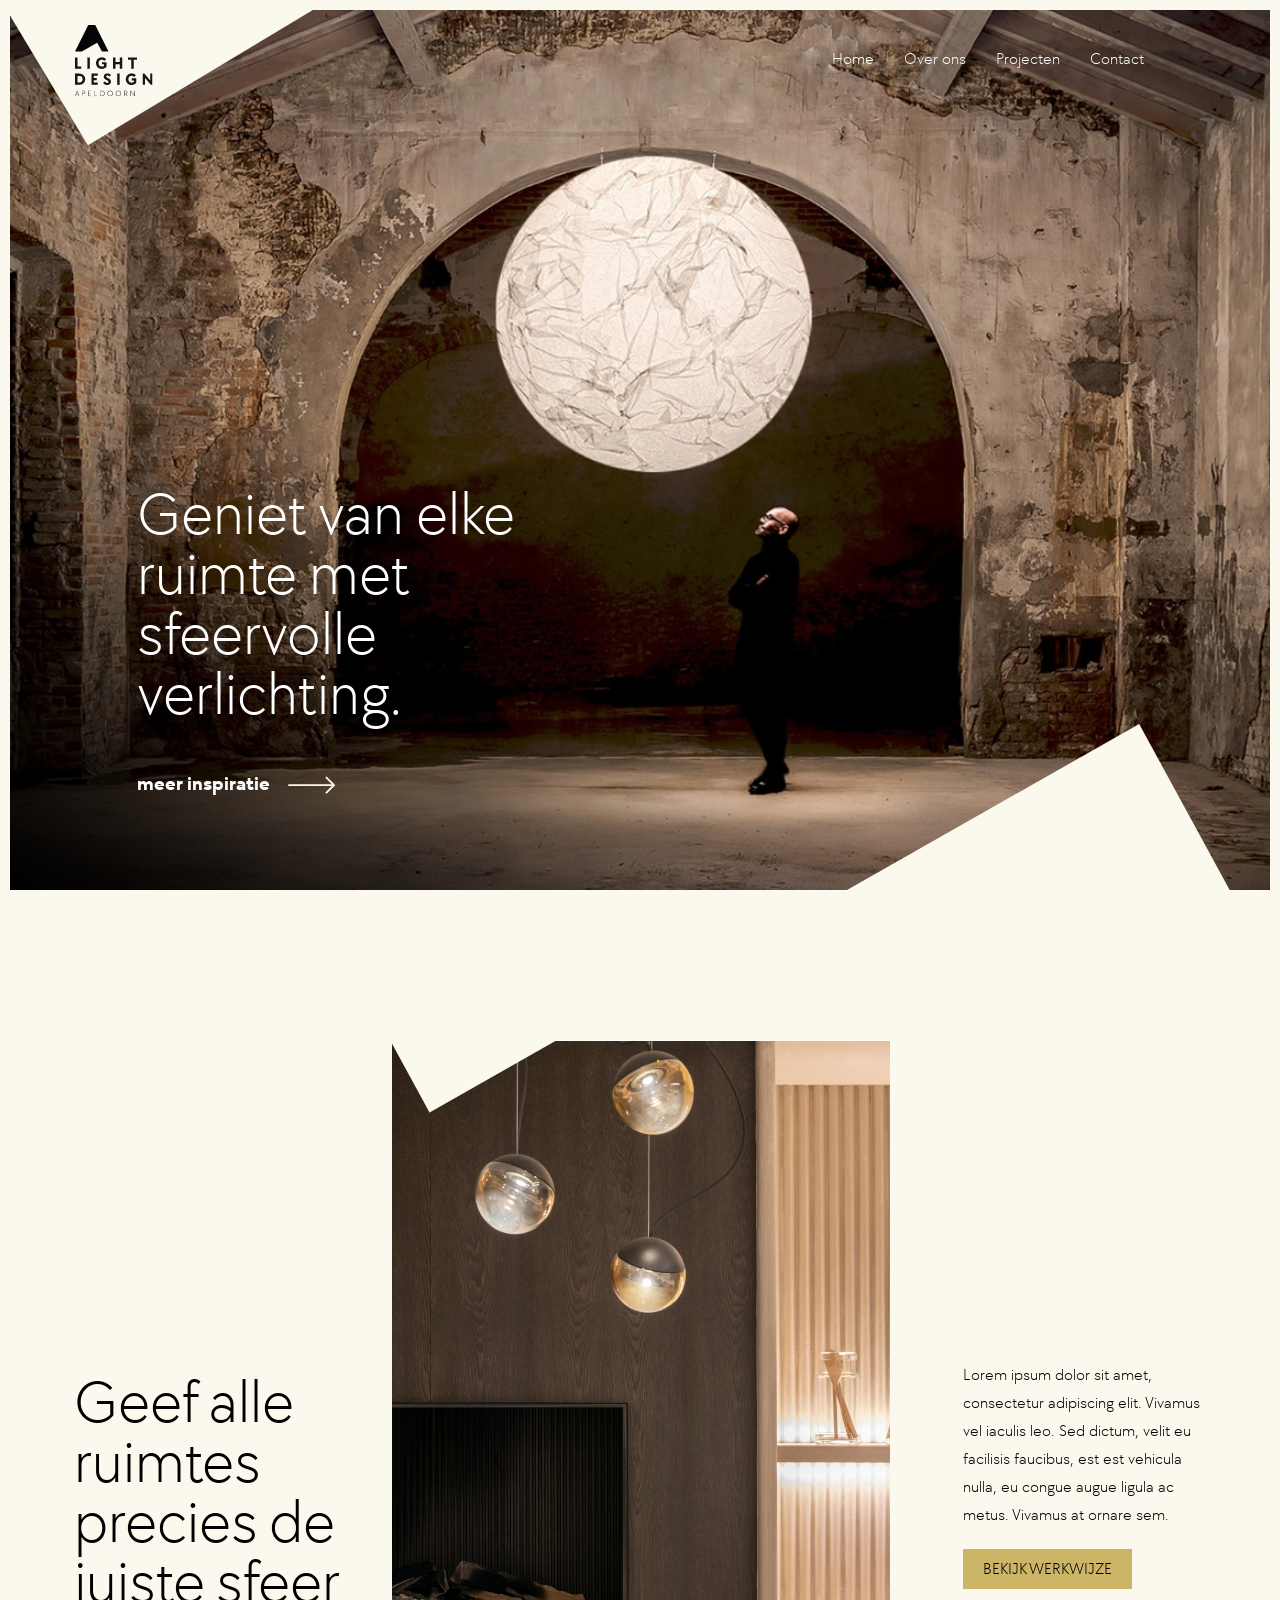
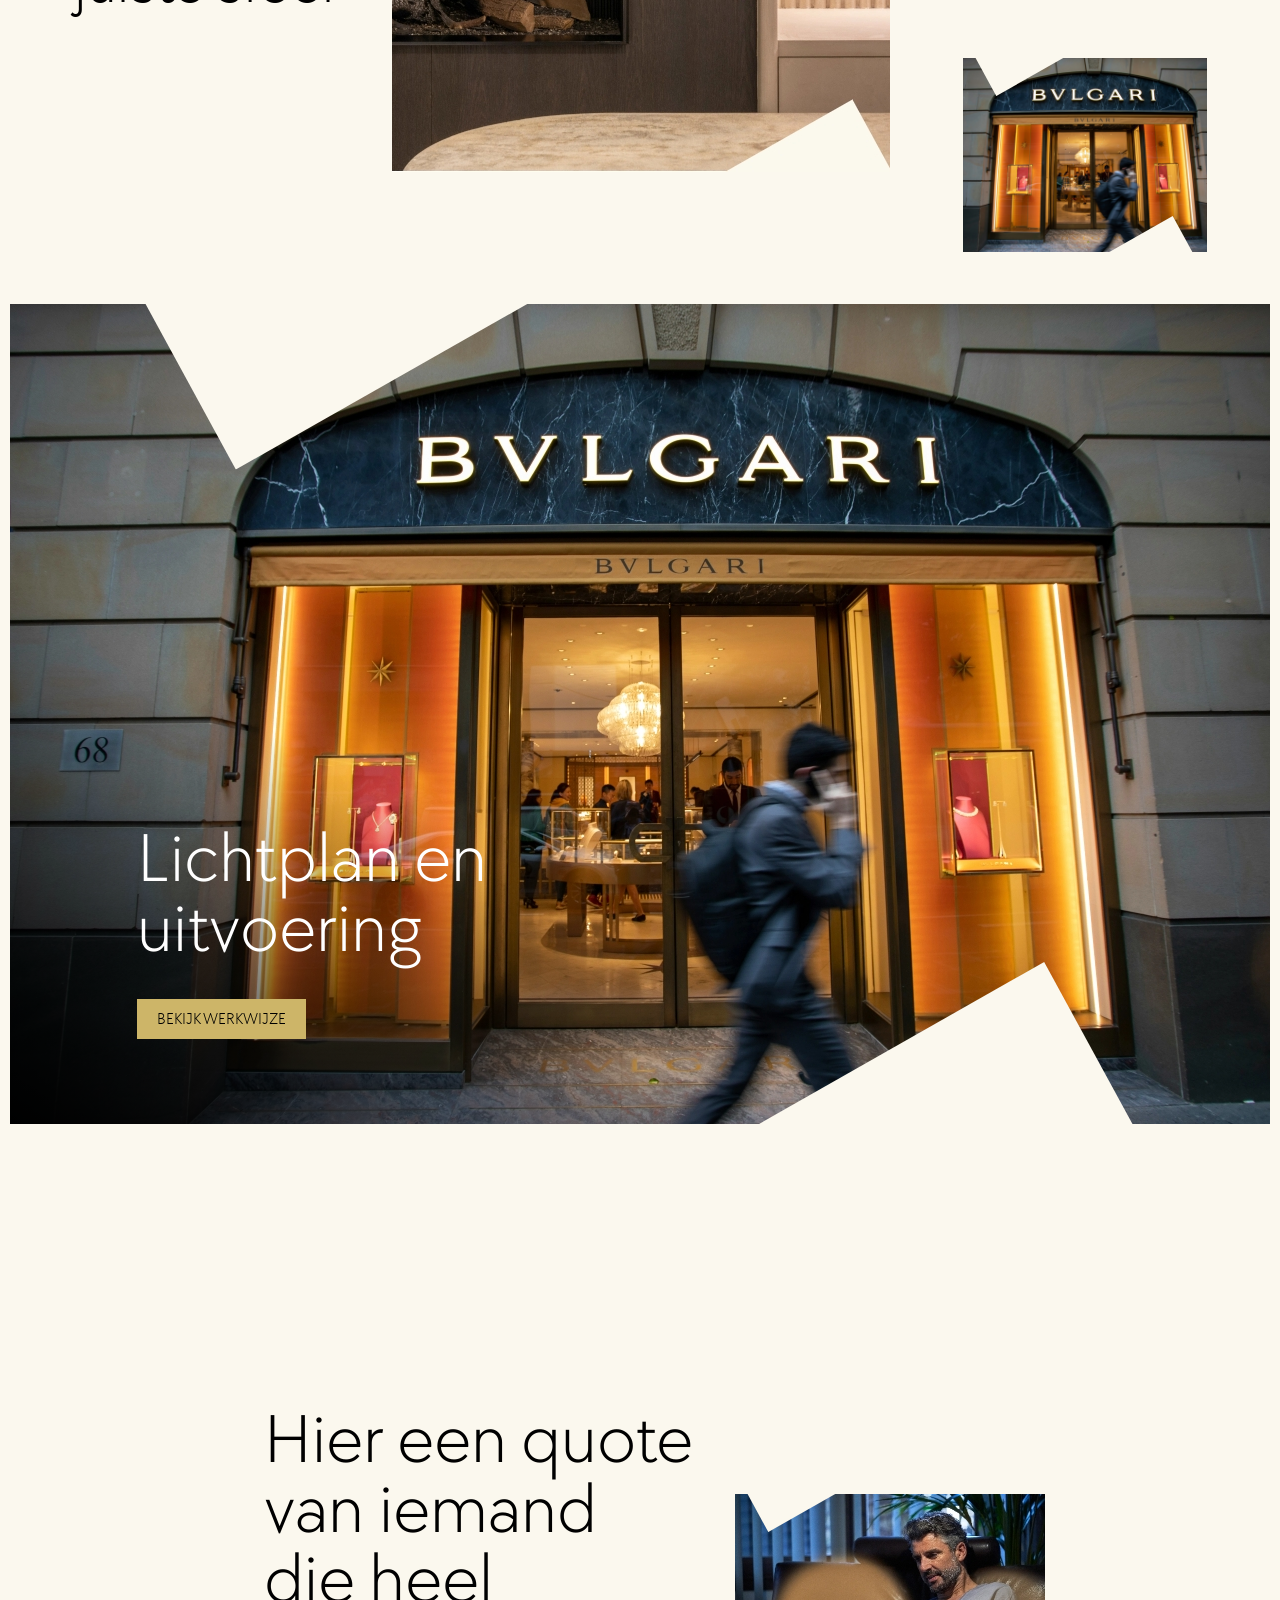
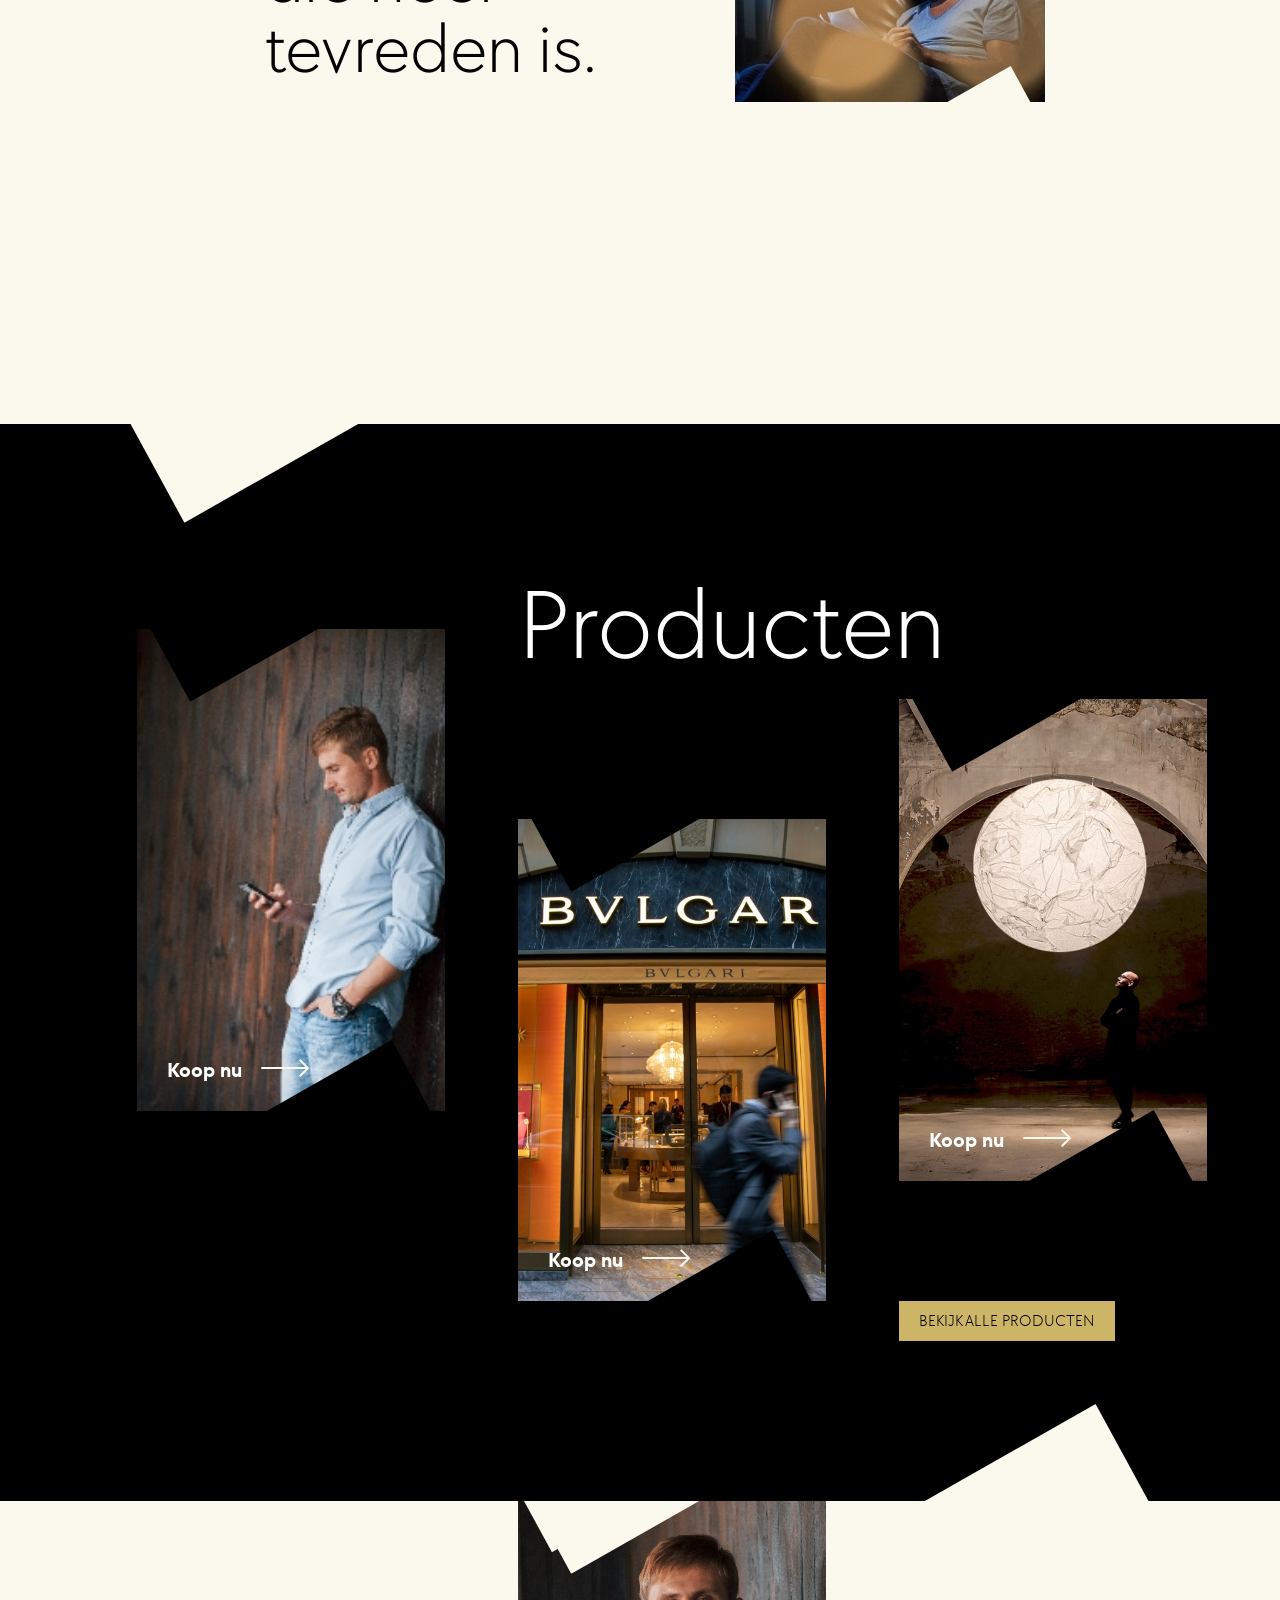
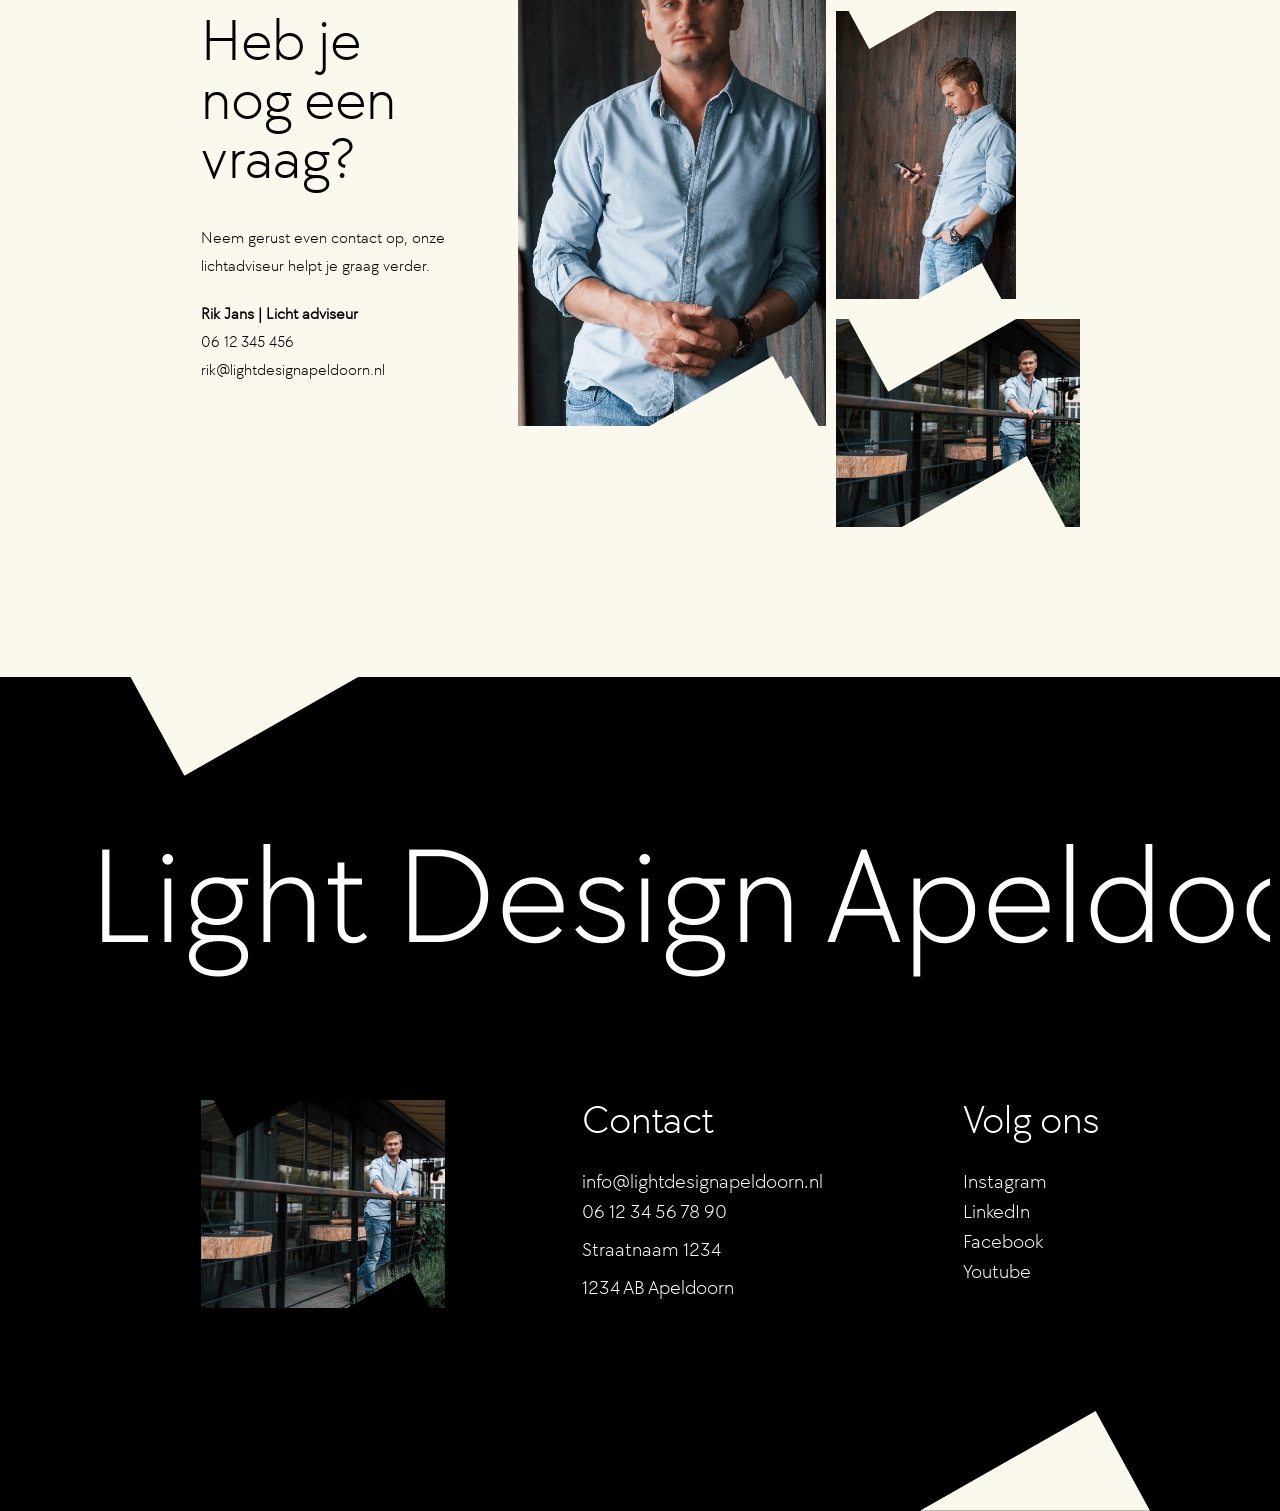
==== commit 1a75d312: "creat header" ====
--- a/index.html
+++ b/index.html
@@ -4,10 +4,23 @@
     <meta charset="UTF-8" />
     <meta name="viewport" content="width=device-width, initial-scale=1.0" />
     <link rel="stylesheet" href="style.css" />
-
     <title>Light Design</title>
   </head>
   <body>
+    <header>
+      <div class="wrapper">
+        <a class="logo" href="index.html"><img src="images/logo.png" alt="image-logo"></a>
+        <nav class="main-menu">
+          <ul>
+            <li><a href="index.html">Home</a></li>
+            <li><a href="overview.html">Over ons</a></li>
+            <li><a href="projects.html">Projecten</a></li>
+            <li><a href="contact.html">Contact</a></li>
+          </ul>
+        </nav>  
+      </div>
+    </header>
+
     <section class="hero">
       <svg class="shape-bottom" xmlns="http://www.w3.org/2000/svg" width="413.691"    height="179.454" viewBox="0 0 413.691 179.454">
         <path id="Path_262" data-name="Path 262" d="M315.835,0,0,179.453H413.691Z" transform="translate(0 0)" fill="#fbf8ee"/>
@@ -18,7 +31,7 @@
       <div class="wrapper">
       <div class="hero-text">
             <h1>Geniet van elke ruimte met sfeervolle verlichting.</h1>
-            <a class="btn" href="overview.html">
+            <a class="btn" href="#">
               <span>meer inspiratie</span> 
               <svg class="arrow-right" xmlns="http://www.w3.org/2000/svg" width="47.981" height="18.22" viewBox="0 0 47.981 18.22">
               <g id="arrow-right" transform="translate(1 1.414)">
--- a/style.css
+++ b/style.css
@@ -5,4 +5,4 @@
 Description: Custom developed theme.
 Text Domain: starter-theme
 Version: 1
-*/@font-face{font-family:"bold";src:url(/fonts/TTChocolatesTrialBold.ttf)}@font-face{font-family:"light";src:url(/fonts/TTChocolatesTrialLight.ttf)}html{line-height:1.75rem;font-size:1rem;font-weight:400;font-family:light,sans-serif;-webkit-font-smoothing:antialiased;-webkit-tap-highlight-color:rgba(0,0,0,0);-moz-osx-font-smoothing:grayscale;-webkit-text-size-adjust:100%;box-sizing:border-box;scroll-behavior:smooth}*{margin:0;padding:0}body{min-height:100vh;color:#000;background-color:#fbf8ee}#site-container{position:relative;overflow:hidden}#content-container>section:first-child{margin-top:50px}@media(min-width: 60rem){#content-container>section:first-child{margin-top:118px}}.cover-image{position:relative;width:100%}.cover-image>img{display:block;width:100%;height:100%;position:absolute;left:0;top:0;object-fit:cover}.wrapper{position:relative;width:calc(100% - 20px);max-width:86.875rem;margin:0 auto;display:grid;grid-template-columns:repeat(12, 1fr);grid-gap:50px 10px;gap:50px 10px}@media(min-width: 48rem){.wrapper{display:grid;grid-template-columns:repeat(20, 1fr);grid-gap:50px 10px;gap:50px 10px}}.with-margin{margin:2rem 0}@media(min-width: 48rem){.with-margin{margin:3rem 0}}@media(min-width: 60rem){.with-margin{margin:4rem 0}}@media(min-width: 90rem){.with-margin{margin:8rem 0}}.with-padding{padding:52px 0}@media(min-width: 48rem){.with-padding{padding:51px 0}}@media(min-width: 60rem){.with-padding{padding:5.75rem 0}}h1,h2,h3,h4{font-family:light,sans-serif;line-height:1;color:#000}h2,h3,h4{margin-bottom:0.625rem}h1{font-size:2.25rem;margin-bottom:1.5625rem;line-height:1;color:#fff;font-weight:300}@media(min-width: 60rem){h1{font-size:3.75rem;margin-bottom:2.25rem}}h2{font-size:2rem;line-height:1;font-weight:400;margin-bottom:1.5625rem}@media(min-width: 48rem){h2{font-size:2.5rem}}@media(min-width: 60rem){h2{font-size:3.75rem;margin-bottom:2.25rem}}h3{font-size:1.5rem;margin-bottom:0.9375rem}h4{font-size:1.375rem}b,strong{font-weight:700}em{font-style:italic}p{margin-bottom:20px}.text-container{padding:60px 0;grid-column-start:1;display:grid;grid-template-columns:repeat(12, 1fr);grid-gap:50px 10px;gap:50px 10px;grid-column-end:span 12}@media(min-width: 48rem){.text-container{grid-column-end:span 20;display:grid;grid-template-columns:repeat(20, 1fr);grid-gap:0rem 10px;gap:0rem 10px}}.text-container h1,.text-container h2,.text-container h3,.text-container h4,.text-container h5,.text-container h6{grid-column-start:2;grid-column-end:span 12}@media(min-width: 48rem){.text-container h1,.text-container h2,.text-container h3,.text-container h4,.text-container h5,.text-container h6{grid-column-start:3;grid-column-end:span 11}}.text-container p,.text-container ul,.text-container ol,.text-container blockquote,.text-container .embed-container,.text-container .wp-caption{line-height:1.5rem;max-width:100%;margin:0 0.3125rem 1.25rem 0;grid-column-start:2;grid-column-end:span 11}@media(min-width: 48rem){.text-container p,.text-container ul,.text-container ol,.text-container blockquote,.text-container .embed-container,.text-container .wp-caption{grid-column-start:3;grid-column-end:span 9}}@media(min-width: 60rem){.text-container p:last-child,.text-container ul:last-child,.text-container ol:last-child,.text-container blockquote:last-child,.text-container .embed-container:last-child,.text-container .wp-caption:last-child{margin-bottom:0}}.text-container ul,.text-container ol{position:relative;list-style:none}.text-container ul li:not(.gfield),.text-container ol li:not(.gfield){padding-left:1.25em}.text-container ul li:not(.gfield)::before,.text-container ol li:not(.gfield)::before{position:absolute;text-indent:-1.25em}.text-container ul li:not(.gfield)::before{content:"•"}.text-container ol{counter-reset:ol-counter}.text-container ol li{counter-increment:ol-counter}.text-container ol li::before{content:counter(ol-counter) "."}.text-container a:not(.btn):hover{color:#000}.text-container p:has(img){max-width:100%;position:relative;height:350px;margin:40px 0 60px 0;grid-column-start:2;grid-column-end:span 11}@media(min-width: 48rem){.text-container p:has(img){height:558px;grid-column-start:6;grid-column-end:span 13}}.text-container p:has(img)>img{width:100%;height:100%;object-fit:cover}.text-container p:has(img)::before{content:"";position:absolute;top:0;width:167.18px;left:10px;height:68px;background:url("images/shape-bottom.svg") no-repeat 0 0;z-index:3;transform:scale(-1)}.text-container p:has(img)::after{content:"";position:absolute;bottom:0;right:10px;width:167.18px;height:68px;background:url("images/shape-bottom.svg") no-repeat 0 0;z-index:5}.text-container blockquote{padding-left:1em;font-size:1.4em;line-height:1.2;border-left:.1rem solid currentColor}.text-container .body-text-btn{grid-column-start:2;grid-column-end:span 5}@media(min-width: 48rem){.text-container .body-text-btn{grid-column-start:3;grid-column-end:span 3}}.btn{transition:padding .3s ease-in-out;position:relative;font-family:bold,sans-serif;font-size:1rem;display:inline-block;background-color:#ba5d01;color:#fff;padding:0.75rem 1.25rem 0.75rem 1.25rem;text-decoration:none;line-height:1;overflow:hidden;z-index:1}.btn::before{position:absolute;content:"";top:50%;right:5px;width:35px;height:19px;transform:translate(-50%, -50%)}.btn{transition:all .2s ease-in-out}.btn-brown{font-family:light,sans-serif;background-color:#cdb568;color:#000;transition:all .2s ease-in-out;border:1px solid #cdb568;padding:0.6875rem 1.1875rem 0.6875rem 1.1875rem}.btn-brown:hover{background-color:rgba(0,0,0,0)}form{position:relative;max-width:43.75rem}form input[type=text]{background:#fff;height:3.75rem;padding:1.25rem 1.875rem;border-radius:1.875rem}form input[type=text]::-webkit-input-placeholder{color:rgba(0,0,0,.6);font-weight:400}form input[type=text]:-moz-placeholder{color:rgba(0,0,0,.6);font-weight:400}form input[type=text]::-moz-placeholder{color:rgba(0,0,0,.6);font-weight:400}form input[type=text]:-ms-input-placeholder{color:rgba(0,0,0,.6);font-weight:400}form input[type=submit]{position:absolute;top:0;right:0;background:#000;height:3.75rem;border-radius:1.875rem;color:#fff;font-weight:800;padding:0 1.875rem;text-transform:uppercase}form input[type=submit]:hover{cursor:pointer}header{position:fixed;top:25px;left:0;height:60px;z-index:100;width:100%}.logo{position:relative;display:inline-block;height:55px;width:60px;left:65px}.logo::before{content:"";position:absolute;top:-110px;left:-62px;width:279px;height:156px;background-color:#fbf8ee;transform:rotate(-31deg)}.hero{overflow:hidden;position:relative;height:589px;margin:10px 10px 0 10px}@media(min-width: 60rem){.hero{height:calc(100vh - 20px)}}.hero .wrapper{z-index:6;height:100%;align-items:end}@media(min-width: 48rem){.hero .wrapper{width:100%}}.hero .shape-bottom{bottom:-1px;position:absolute;right:25px;z-index:5;width:30vw;height:auto;max-width:414px}@media(min-width: 60rem){.hero .shape-bottom{right:40px}}.hero-image{position:absolute;height:100%;width:100%;z-index:3}.hero-image::before{content:"";position:absolute;top:0;left:0;width:100%;height:100%;z-index:4;background:#fff;background:linear-gradient(195deg, rgba(255, 255, 255, 0.0004376751) 50%, rgb(0, 0, 0) 100%)}@media(min-width: 60rem){.hero-image::before{background:linear-gradient(211deg, rgba(255, 255, 255, 0.0004376751) 65%, rgb(0, 0, 0) 100%)}}.hero-text{grid-column-start:2;grid-column-end:span 10;margin-bottom:38px}@media(min-width: 60rem){.hero-text{grid-column-start:3;grid-column-end:span 8;margin-bottom:76px}}.hero-text .arrow-right{position:relative;top:4px;right:0;padding-left:14px;width:35px;transition:right .3s ease-in-out}@media(min-width: 60rem){.hero-text .arrow-right{width:47px}}@media(min-width: 60rem){.hero-text .btn{padding-left:0;font-size:20px;background-color:rgba(0,0,0,0)}.hero-text .btn:hover .arrow-right{right:-20px;color:#ba5d01;z-index:-1}}.title-image{margin:92px 0px}.title-image .wrapper{align-items:end}.title-image .wrapper h2{font-size:46px;margin-bottom:40px;grid-column-start:2;grid-column-end:span 11}@media(min-width: 60rem){.title-image .wrapper h2{font-size:60px;margin-bottom:200px;grid-column-start:2;grid-column-end:span 5}}.title-image-image{height:440px;margin-left:1px;margin-bottom:40px;grid-column-start:3;grid-column-end:span 9}@media(min-width: 60rem){.title-image-image{height:732px;grid-column-start:7;grid-column-end:span 8}}.title-image-text-image{position:relative;bottom:-40px;grid-column-start:3;grid-column-end:span 9}@media(min-width: 60rem){.title-image-text-image{grid-column-start:16;grid-column-end:span 4}}.title-image-text-image-image{display:none}@media(min-width: 60rem){.title-image-text-image-image{position:relative;display:block;margin-top:60px;height:193.93px}.title-image-text-image-image .shape-top{top:-1px;position:absolute;left:25px;z-index:8;width:90px;height:auto;transform:scale(-1);max-width:414px}}@media(min-width: 60rem)and (min-width: 60rem){.title-image-text-image-image .shape-top{left:1vw}}@media(min-width: 60rem){.title-image-text-image-image .shape-bottom{bottom:-3px;position:absolute;right:25px;z-index:8;width:90px;height:auto;max-width:414px}}@media(min-width: 60rem)and (min-width: 60rem){.title-image-text-image-image .shape-bottom{right:1vw}}.overview-project{overflow:hidden;position:relative;height:589px;margin:10px 0px 150px 10px}@media(min-width: 60rem){.overview-project{margin:10px 10px 150px 10px;min-height:820px}}.overview-project .wrapper{width:100%;align-items:end;height:100%;z-index:4}.overview-project .shape-top{top:-1px;position:absolute;left:25px;z-index:8;width:30vw;height:auto;transform:scale(-1);max-width:414px}@media(min-width: 60rem){.overview-project .shape-top{left:135px}}.overview-project .shape-bottom{bottom:-5px;position:absolute;right:25px;z-index:8;width:30vw;height:auto;max-width:414px}@media(min-width: 60rem){.overview-project .shape-bottom{right:135px}}.overview-project-image{position:absolute;height:100%;width:100%;z-index:3}.overview-project-image::before{content:"";position:absolute;top:0;left:0;width:100%;height:100%;z-index:4;background:#fff;background:linear-gradient(195deg, rgba(255, 255, 255, 0.0004376751) 50%, rgb(0, 0, 0) 100%)}@media(min-width: 60rem){.overview-project-image::before{background:linear-gradient(211deg, rgba(255, 255, 255, 0.0004376751) 65%, rgb(0, 0, 0) 100%)}}.overview-project-text{grid-column-start:2;grid-column-end:span 10;margin-bottom:38px}@media(min-width: 60rem){.overview-project-text{grid-column-start:3;margin-bottom:76px}}.overview-project-text .arrow-right{position:relative;top:4px;right:0;padding-left:14px;width:35px;transition:right .3s ease-in-out}@media(min-width: 60rem){.overview-project-text .arrow-right{width:47px}}.overview-project-text h1{font-size:45px}@media(min-width: 60rem){.overview-project-text h1{font-size:70px}}.text-image{margin-bottom:130px}.text-image-text{grid-column-start:2;grid-column-end:span 10}@media(min-width: 60rem){.text-image-text{grid-column-start:5;grid-column-end:span 7}}.text-image-text h1{color:#000;font-size:46px;margin-bottom:60px}@media(min-width: 60rem){.text-image-text h1{font-size:70px}}.text-image-image{position:relative;overflow:hidden;grid-column-start:3;grid-column-end:span 9;height:208px;max-width:310px}@media(min-width: 60rem){.text-image-image{grid-column-start:12;grid-column-end:span 6;margin:90px 0 0 26px}}.text-image-image .shape-top{top:-1px;position:absolute;left:25px;z-index:8;width:90px;height:auto;transform:scale(-1);max-width:414px}@media(min-width: 60rem){.text-image-image .shape-top{left:1vw}}.text-image-image .shape-bottom{bottom:-3px;position:absolute;right:25px;z-index:8;width:90px;height:auto;max-width:414px}@media(min-width: 60rem){.text-image-image .shape-bottom{right:1vw}}.overview-products{position:relative;background-color:#000;padding:100px 0}@media(min-width: 60rem){.overview-products{padding:150px 0}}.overview-products .wrapper h1{font-size:46px;grid-column-start:2}@media(min-width: 60rem){.overview-products .wrapper h1{font-size:70px;grid-column-start:9;grid-column-end:span 6;font-size:100px;margin-bottom:25px}}.overview-products .wrapper .btn-product{grid-column-start:2;grid-column-end:span 7}@media(min-width: 60rem){.overview-products .wrapper .btn-product{margin-top:-50px;grid-column-start:15;grid-column-end:span 5}}.overview-products .wrapper .btn-product .btn:hover{color:#cdb568}.overview-products .shape-top{top:-1px;position:absolute;left:10px;z-index:8;width:118px;height:auto;transform:scale(-1)}@media(min-width: 60rem){.overview-products .shape-top{width:230px;left:130px}}.overview-products .shape-bottom{bottom:-3px;position:absolute;right:10px;z-index:8;width:118px;height:auto}@media(min-width: 60rem){.overview-products .shape-bottom{width:230px;right:130px}}.overview-produc-item{height:482px;position:relative;overflow:hidden;grid-column-start:2;grid-column-end:span 10}@media(min-width: 48rem){.overview-produc-item{grid-column-end:span 9}.overview-produc-item:nth-child(3n+1){grid-column-start:2}.overview-produc-item:nth-child(3n+2){grid-column-start:12}}@media(min-width: 60rem){.overview-produc-item{grid-column-end:span 5}.overview-produc-item:nth-child(3n+1){grid-column-start:3;margin-top:-70px}.overview-produc-item:nth-child(3n+2){grid-column-start:9;margin-top:120px}.overview-produc-item:nth-child(3n+3){grid-column-start:15}}.overview-produc-item .shape-top{top:-1px;position:absolute;left:25px;z-index:8;width:170px;height:auto;transform:scale(-1);max-width:414px}.overview-produc-item .shape-top path{fill:#000}@media(min-width: 60rem){.overview-produc-item .shape-top{left:1vw}}.overview-produc-item .shape-bottom{bottom:-3px;position:absolute;right:25px;z-index:8;width:170px;height:auto;max-width:414px}.overview-produc-item .shape-bottom path{fill:#000}@media(min-width: 60rem){.overview-produc-item .shape-bottom{right:1vw}}.overview-product-item-image{position:absolute;top:0;left:0;width:100%;height:100%}.overview-product-item-text{position:absolute;width:100%;height:100%;display:flex;flex-direction:column;justify-content:end;z-index:4}.overview-product-item-text .btn{margin:30px;padding-left:0;padding-bottom:0;background-color:rgba(0,0,0,0)}.overview-product-item-text .btn span{display:inline-block;font-size:21px;padding-right:15px}.cta{padding:150px 0}.cta-content{grid-column-start:2;grid-column-end:span 8}@media(min-width: 60rem){.cta-content{margin-top:110px;grid-column-start:4;grid-column-end:span 4}}.cta-content h2{font-size:60px}@media(min-width: 60rem){.cta-content h2{font-size:59px}}.cta-content a{display:block;text-decoration:none;color:#000;transition:all .3s ease-in-out}.cta-content a:hover{color:#ba5d01}.cta-content h5{font-size:16px}.cta-image-big{overflow:hidden;height:350px;grid-column-start:2;grid-column-end:span 10}@media(min-width: 60rem){.cta-image-big{height:526px;grid-column-start:9;grid-column-end:span 5}}.cta-image-big .shape-top{top:-1px;position:absolute;left:25px;z-index:8;width:100px;height:auto;transform:scale(-1)}@media(min-width: 60rem){.cta-image-big .shape-top{left:1vw;width:170px}}.cta-image-big .shape-bottom{bottom:-3px;position:absolute;right:25px;z-index:8;width:100px;height:auto}@media(min-width: 60rem){.cta-image-big .shape-bottom{right:1vw;width:170px}}.cta-image-medium-small{display:none}@media(min-width: 60rem){.cta-image-medium-small{display:block;margin-top:110px;display:grid;grid-template-columns:repeat(4, 1fr);grid-gap:20px 10px;gap:20px 10px;grid-column-start:14;grid-column-end:span 4}}.cta-image-small{position:relative;overflow:hidden}@media(min-width: 60rem){.cta-image-small{height:288px;grid-column-start:1;grid-column-end:span 3}}.cta-image-small .shape-top{top:-1px;position:absolute;left:25px;z-index:8;width:90px;height:auto;transform:scale(-1)}@media(min-width: 60rem){.cta-image-small .shape-top{left:1vw}}.cta-image-small .shape-bottom{bottom:-3px;position:absolute;right:25px;z-index:8;width:90px;height:auto}@media(min-width: 60rem){.cta-image-small .shape-bottom{right:1vw}}.cta-image-medium{position:relative;overflow:hidden}@media(min-width: 60rem){.cta-image-medium{height:208px;grid-column-start:1;grid-column-end:span 4}}.cta-image-medium .shape-top{top:-1px;position:absolute;left:25px;z-index:8;width:170px;height:auto;transform:scale(-1);max-width:414px}@media(min-width: 60rem){.cta-image-medium .shape-top{left:1vw}}.cta-image-medium .shape-bottom{bottom:-3px;position:absolute;right:25px;z-index:8;width:170px;height:auto;max-width:414px}@media(min-width: 60rem){.cta-image-medium .shape-bottom{right:1vw}}.projectdetails{margin-bottom:150px}.projectdetails .wrapper{grid-template-rows:minmax(448px, 1fr)}.projectdetails-image-big{overflow:hidden;position:relative;height:730px;grid-column-start:1;grid-column-end:span 12}@media(min-width: 48rem){.projectdetails-image-big{grid-column-start:2;grid-column-end:span 8;grid-row-end:span 2}}.projectdetails-image-big .zoom-icon{position:absolute;width:32px;height:32px;z-index:10;bottom:5px;right:60px}@media(min-width: 60rem){.projectdetails-image-big .zoom-icon{right:3vw}}.projectdetails-image-big .shape-top{top:-1px;position:absolute;left:25px;z-index:8;width:170px;height:auto;transform:scale(-1);max-width:414px;right:25px}@media(min-width: 60rem){.projectdetails-image-big .shape-top{left:1vw}}.projectdetails-image-big .shape-bottom{bottom:-3px;position:absolute;right:25px;z-index:8;width:170px;height:auto;max-width:414px}@media(min-width: 60rem){.projectdetails-image-big .shape-bottom{right:1vw}}.start-11{grid-column-start:1}@media(min-width: 48rem){.start-11{grid-column-start:11}}.start-13{grid-column-start:1}@media(min-width: 48rem){.start-13{grid-column-start:13}}.projectdetails-image-medium{overflow:hidden;position:relative;height:445px;grid-column-end:span 12}@media(min-width: 48rem){.projectdetails-image-medium{grid-column-end:span 9}}.projectdetails-image-medium .zoom-icon{position:absolute;width:32px;height:32px;z-index:10;bottom:5px;right:60px}@media(min-width: 60rem){.projectdetails-image-medium .zoom-icon{right:3vw}}.projectdetails-image-medium .shape-top{top:-1px;position:absolute;left:25px;z-index:8;width:170px;height:auto;transform:scale(-1);max-width:414px}@media(min-width: 60rem){.projectdetails-image-medium .shape-top{left:1vw}}.projectdetails-image-medium .shape-bottom{bottom:-3px;position:absolute;right:25px;z-index:8;width:170px;height:auto;max-width:414px}@media(min-width: 60rem){.projectdetails-image-medium .shape-bottom{right:1vw}}.projectdetails-text{grid-column-end:span 9}.projectdetails-text-image{overflow:hidden;position:relative;grid-column-start:2;grid-column-end:span 4;grid-row-end:span 2;align-self:end}.projectdetails-text-image h2{margin-bottom:120px}.projectdetails-text-image-image{overflow:hidden;position:relative;height:250px}.projectdetails-text-image-image .zoom-icon{position:absolute;width:32px;height:32px;z-index:10;bottom:5px;right:60px}@media(min-width: 60rem){.projectdetails-text-image-image .zoom-icon{right:3vw}}.projectdetails-text-image-image .shape-top{top:-1px;position:absolute;left:25px;z-index:8;width:170px;height:auto;transform:scale(-1);max-width:414px}@media(min-width: 60rem){.projectdetails-text-image-image .shape-top{left:1vw}}.projectdetails-text-image-image .shape-bottom{bottom:-3px;position:absolute;right:25px;z-index:8;width:170px;height:auto;max-width:414px}@media(min-width: 60rem){.projectdetails-text-image-image .shape-bottom{right:1vw}}.menu-is-open #content-container{position:fixed;width:100%;height:100vh;left:0;top:0}.header-menu-small{position:fixed;top:-100%;left:0;width:100%;transition:all .3s ease;z-index:8;opacity:0;min-height:100vh;background:#000}.header-menu-small .wrapper{padding-top:7.5rem}.header-menu-small .wrapper>ul{position:relative;width:100%;margin:0 auto}.header-menu-small .wrapper>ul ul.sub-menu li{margin-bottom:0}.header-menu-small .wrapper>ul ul.sub-menu li a{padding:0.625rem 1.25rem 1.25rem 1.875rem;font-size:1.25rem}.header-menu-small .wrapper>ul>li{margin-bottom:0.1875rem}.menu-is-open .header-menu-small{position:relative;top:0;opacity:1}.header-menu-small>ul{position:relative}.header-menu-small li{margin-bottom:0.1875rem}.header-menu-small a{font-family:bold,sans-serif;font-size:1.875rem;color:#fff;display:block;background:#181818;padding:1.25rem}.header-menu-large{display:none}@media(min-width: 60rem){.header-menu-large{display:flex;align-items:flex-start;padding-top:2.5rem}.header-menu-large li+li{margin-left:2rem}.header-menu-large li{position:relative}.header-menu-large li.current-menu-item:before{transition:all .4s ease-in-out;content:"";position:absolute;left:50%;top:-3.125rem;width:0.0625rem;height:1.875rem;background:#fff}.header-menu-large li.current-menu-item a{pointer-events:none}.header-menu-large li.menu-item-has-children:hover>ul{display:block}.fixed .header-menu-large li.current-menu-item:before{top:-2.5rem;background:#fff}.header-menu-large li a{font-family:bold,sans-serif;font-size:1.125rem;text-decoration:none;color:#fff}.header-menu-large li a:hover{text-decoration:underline}.fixed .header-menu-large li a{color:#fff}.fixed .header-menu-large{padding-top:1.25rem}.header-menu-large ul.sub-menu{display:none;position:absolute;top:2rem;left:0;background:#fff;min-width:9.375rem}.header-menu-large ul.sub-menu li{margin-left:0 !important;padding-bottom:0}.header-menu-large ul.sub-menu li a{color:#000;display:block;padding:0.75rem 0.625rem 0.5rem;font-size:1rem;border-radius:0;line-height:1.2}.header-menu-large ul.sub-menu li a:hover{background-color:rgba(0,0,0,.2);text-decoration:none}}.header-burger{position:absolute;top:1.875rem;transform:translateY(-50%);right:1.25rem;transition:transform .3s ease;transform-origin:center}@media(min-width: 60rem){.header-burger{display:none}}.menu-is-open .header-burger{transform:translateY(-50%) rotate(-90deg)}.header-burger-open{display:block;width:2.5rem;height:2.5rem}.menu-is-open .header-burger-open{display:none}.header-burger-close{display:none;width:2.5rem;height:2.5rem}.menu-is-open .header-burger-close{display:block}footer{position:relative;background-color:#000;padding:90px 0 150px 0}@media(min-width: 60rem){footer{padding:150px 0}}footer .shape-top{top:-1px;position:absolute;left:10px;z-index:8;width:118px;height:auto;transform:scale(-1)}@media(min-width: 60rem){footer .shape-top{width:230px;left:130px}}footer .shape-bottom{bottom:0px;position:absolute;right:10px;z-index:8;width:118px;height:auto}@media(min-width: 60rem){footer .shape-bottom{width:230px;right:130px}}footer .wrapper{display:grid;grid-template-columns:repeat(12, 1fr);grid-gap:0rem 10px;gap:0rem 10px;overflow:hidden}@media(min-width: 60rem){footer .wrapper{display:grid;grid-template-columns:repeat(20, 1fr);grid-gap:60px 10px;gap:60px 10px}}footer h1{position:relative;right:0px;font-size:11.2vw;margin-bottom:75px;text-wrap:nowrap;grid-column-start:2;grid-column-end:span 12}@media(min-width: 48rem){footer h1{font-size:10.8vw;right:-15px}}footer h3,footer p,footer a{color:#fff;text-decoration:none}footer h3{font-size:40px;font-weight:300;margin-bottom:27px}footer p{font-size:20px;margin-bottom:10px}footer a{font-size:20px}.footer-adress{margin-bottom:50px}.footer-content{grid-column-start:2;grid-column-end:span 11}@media(min-width: 60rem){.footer-content{grid-column-start:1;grid-column-end:span 20;display:grid;grid-template-columns:repeat(20, 1fr);grid-gap:0rem 10px;gap:0rem 10px}}.footer-image{position:relative;display:none;height:208px}@media(min-width: 60rem){.footer-image{display:block;grid-column-start:4;grid-column-end:span 4}}.footer-image .shape-top{top:-1px;position:absolute;left:25px;z-index:8;width:90px;height:auto;transform:scale(-1);max-width:414px}.footer-image .shape-top path{fill:#000}@media(min-width: 60rem){.footer-image .shape-top{left:1vw}}.footer-image .shape-bottom{bottom:-3px;position:absolute;right:25px;z-index:8;width:90px;height:auto;max-width:414px}.footer-image .shape-bottom path{fill:#000}@media(min-width: 60rem){.footer-image .shape-bottom{right:1vw}}@media(min-width: 60rem){.footer-adress{grid-column-start:10;grid-column-end:span 4}}@media(min-width: 60rem){.footer-social{grid-column-start:16;grid-column-end:span 3}}/*# sourceMappingURL=style.css.map */
+*/@font-face{font-family:"bold";src:url(/fonts/TTChocolatesTrialBold.ttf)}@font-face{font-family:"light";src:url(/fonts/TTChocolatesTrialLight.ttf)}html{line-height:1.75rem;font-size:1rem;font-weight:400;font-family:light,sans-serif;-webkit-font-smoothing:antialiased;-webkit-tap-highlight-color:rgba(0,0,0,0);-moz-osx-font-smoothing:grayscale;-webkit-text-size-adjust:100%;box-sizing:border-box;scroll-behavior:smooth}*{margin:0;padding:0}body{min-height:100vh;color:#000;background-color:#fbf8ee}#site-container{position:relative;overflow:hidden}#content-container>section:first-child{margin-top:50px}@media(min-width: 60rem){#content-container>section:first-child{margin-top:118px}}.cover-image{position:relative;width:100%}.cover-image>img{display:block;width:100%;height:100%;position:absolute;left:0;top:0;object-fit:cover}.wrapper{position:relative;width:calc(100% - 20px);max-width:86.875rem;margin:0 auto;display:grid;grid-template-columns:repeat(12, 1fr);grid-gap:50px 10px;gap:50px 10px}@media(min-width: 48rem){.wrapper{display:grid;grid-template-columns:repeat(20, 1fr);grid-gap:50px 10px;gap:50px 10px}}.with-margin{margin:2rem 0}@media(min-width: 48rem){.with-margin{margin:3rem 0}}@media(min-width: 60rem){.with-margin{margin:4rem 0}}@media(min-width: 90rem){.with-margin{margin:8rem 0}}.with-padding{padding:52px 0}@media(min-width: 48rem){.with-padding{padding:51px 0}}@media(min-width: 60rem){.with-padding{padding:5.75rem 0}}h1,h2,h3,h4{font-family:light,sans-serif;line-height:1;color:#000}h2,h3,h4{margin-bottom:0.625rem}h1{font-size:2.25rem;margin-bottom:1.5625rem;line-height:1;color:#fff;font-weight:300}@media(min-width: 60rem){h1{font-size:3.75rem;margin-bottom:2.25rem}}h2{font-size:2rem;line-height:1;font-weight:400;margin-bottom:1.5625rem}@media(min-width: 48rem){h2{font-size:2.5rem}}@media(min-width: 60rem){h2{font-size:3.75rem;margin-bottom:2.25rem}}h3{font-size:1.5rem;margin-bottom:0.9375rem}h4{font-size:1.375rem}b,strong{font-weight:700}em{font-style:italic}p{margin-bottom:20px}.text-container{padding:60px 0;grid-column-start:1;display:grid;grid-template-columns:repeat(12, 1fr);grid-gap:50px 10px;gap:50px 10px;grid-column-end:span 12}@media(min-width: 48rem){.text-container{grid-column-end:span 20;display:grid;grid-template-columns:repeat(20, 1fr);grid-gap:0rem 10px;gap:0rem 10px}}.text-container h1,.text-container h2,.text-container h3,.text-container h4,.text-container h5,.text-container h6{grid-column-start:2;grid-column-end:span 12}@media(min-width: 48rem){.text-container h1,.text-container h2,.text-container h3,.text-container h4,.text-container h5,.text-container h6{grid-column-start:3;grid-column-end:span 11}}.text-container p,.text-container ul,.text-container ol,.text-container blockquote,.text-container .embed-container,.text-container .wp-caption{line-height:1.5rem;max-width:100%;margin:0 0.3125rem 1.25rem 0;grid-column-start:2;grid-column-end:span 11}@media(min-width: 48rem){.text-container p,.text-container ul,.text-container ol,.text-container blockquote,.text-container .embed-container,.text-container .wp-caption{grid-column-start:3;grid-column-end:span 9}}@media(min-width: 60rem){.text-container p:last-child,.text-container ul:last-child,.text-container ol:last-child,.text-container blockquote:last-child,.text-container .embed-container:last-child,.text-container .wp-caption:last-child{margin-bottom:0}}.text-container ul,.text-container ol{position:relative;list-style:none}.text-container ul li:not(.gfield),.text-container ol li:not(.gfield){padding-left:1.25em}.text-container ul li:not(.gfield)::before,.text-container ol li:not(.gfield)::before{position:absolute;text-indent:-1.25em}.text-container ul li:not(.gfield)::before{content:"•"}.text-container ol{counter-reset:ol-counter}.text-container ol li{counter-increment:ol-counter}.text-container ol li::before{content:counter(ol-counter) "."}.text-container a:not(.btn):hover{color:#000}.text-container p:has(img){max-width:100%;position:relative;height:350px;margin:40px 0 60px 0;grid-column-start:2;grid-column-end:span 11}@media(min-width: 48rem){.text-container p:has(img){height:558px;grid-column-start:6;grid-column-end:span 13}}.text-container p:has(img)>img{width:100%;height:100%;object-fit:cover}.text-container p:has(img)::before{content:"";position:absolute;top:0;width:167.18px;left:10px;height:68px;background:url("images/shape-bottom.svg") no-repeat 0 0;z-index:3;transform:scale(-1)}.text-container p:has(img)::after{content:"";position:absolute;bottom:0;right:10px;width:167.18px;height:68px;background:url("images/shape-bottom.svg") no-repeat 0 0;z-index:5}.text-container blockquote{padding-left:1em;font-size:1.4em;line-height:1.2;border-left:.1rem solid currentColor}.text-container .body-text-btn{grid-column-start:2;grid-column-end:span 5}@media(min-width: 48rem){.text-container .body-text-btn{grid-column-start:3;grid-column-end:span 3}}.btn{transition:padding .3s ease-in-out;position:relative;font-family:bold,sans-serif;font-size:1rem;display:inline-block;background-color:#ba5d01;color:#fff;padding:0.75rem 1.25rem 0.75rem 1.25rem;text-decoration:none;line-height:1;overflow:hidden;z-index:1}.btn::before{position:absolute;content:"";top:50%;right:5px;width:35px;height:19px;transform:translate(-50%, -50%)}.btn{transition:all .2s ease-in-out}.btn-brown{font-family:light,sans-serif;background-color:#cdb568;color:#000;transition:all .2s ease-in-out;border:1px solid #cdb568;padding:0.6875rem 1.1875rem 0.6875rem 1.1875rem}.btn-brown:hover{background-color:rgba(0,0,0,0)}form{position:relative;max-width:43.75rem}form input[type=text]{background:#fff;height:3.75rem;padding:1.25rem 1.875rem;border-radius:1.875rem}form input[type=text]::-webkit-input-placeholder{color:rgba(0,0,0,.6);font-weight:400}form input[type=text]:-moz-placeholder{color:rgba(0,0,0,.6);font-weight:400}form input[type=text]::-moz-placeholder{color:rgba(0,0,0,.6);font-weight:400}form input[type=text]:-ms-input-placeholder{color:rgba(0,0,0,.6);font-weight:400}form input[type=submit]{position:absolute;top:0;right:0;background:#000;height:3.75rem;border-radius:1.875rem;color:#fff;font-weight:800;padding:0 1.875rem;text-transform:uppercase}form input[type=submit]:hover{cursor:pointer}header{position:fixed;top:25px;left:0;height:60px;z-index:100;width:100%}.fixed header{background-color:red}.main-menu{margin-top:20px}@media(min-width: 48rem){.main-menu{grid-column-start:14;grid-column-end:span 8}}.main-menu ul{display:flex;gap:30px;align-items:center}.main-menu ul li{list-style:none}.main-menu ul li a{text-decoration:none;color:#fff;font-size:1rem}.logo{position:relative;display:inline-block;height:55px;width:60px;left:65px}.logo::before{content:"";position:absolute;top:-150px;left:-62px;width:400px;height:180px;z-index:-1;background-color:#fbf8ee;transform:rotate(-31deg)}.hero{overflow:hidden;position:relative;height:589px;margin:10px 10px 150px 10px}@media(min-width: 60rem){.hero{height:calc(100vh - 20px)}}.hero .wrapper{z-index:6;height:100%;align-items:end}@media(min-width: 48rem){.hero .wrapper{width:100%}}.hero .shape-bottom{bottom:-1px;position:absolute;right:25px;z-index:5;width:30vw;height:auto;max-width:414px}@media(min-width: 60rem){.hero .shape-bottom{right:40px}}.hero-image{position:absolute;height:100%;width:100%;z-index:3}.hero-image::before{content:"";position:absolute;top:0;left:0;width:100%;height:100%;z-index:4;background:#fff;background:linear-gradient(195deg, rgba(255, 255, 255, 0.0004376751) 50%, rgb(0, 0, 0) 100%)}@media(min-width: 60rem){.hero-image::before{background:linear-gradient(211deg, rgba(255, 255, 255, 0.0004376751) 65%, rgb(0, 0, 0) 100%)}}.hero-text{grid-column-start:2;grid-column-end:span 10;margin-bottom:38px}@media(min-width: 60rem){.hero-text{grid-column-start:3;grid-column-end:span 8;margin-bottom:76px}}.hero-text .arrow-right{position:relative;top:4px;right:0;padding-left:14px;width:35px;transition:right .3s ease-in-out}@media(min-width: 60rem){.hero-text .arrow-right{width:47px}}@media(min-width: 60rem){.hero-text .btn{padding-left:0;font-size:20px;background-color:rgba(0,0,0,0)}.hero-text .btn:hover .arrow-right{right:-20px;color:#ba5d01;z-index:-1}}.title-image{margin:92px 0px}.title-image .wrapper{align-items:end}.title-image .wrapper h2{font-size:46px;margin-bottom:40px;grid-column-start:2;grid-column-end:span 11}@media(min-width: 60rem){.title-image .wrapper h2{font-size:60px;margin-bottom:200px;grid-column-start:2;grid-column-end:span 5}}.title-image-image{height:440px;margin-left:1px;margin-bottom:40px;grid-column-start:3;grid-column-end:span 9}@media(min-width: 60rem){.title-image-image{height:732px;grid-column-start:7;grid-column-end:span 8}}.title-image-text-image{position:relative;bottom:-40px;grid-column-start:3;grid-column-end:span 9}@media(min-width: 60rem){.title-image-text-image{grid-column-start:16;grid-column-end:span 4}}.title-image-text-image-image{display:none}@media(min-width: 60rem){.title-image-text-image-image{position:relative;display:block;margin-top:60px;height:193.93px}.title-image-text-image-image .shape-top{top:-1px;position:absolute;left:25px;z-index:8;width:90px;height:auto;transform:scale(-1);max-width:414px}}@media(min-width: 60rem)and (min-width: 60rem){.title-image-text-image-image .shape-top{left:1vw}}@media(min-width: 60rem){.title-image-text-image-image .shape-bottom{bottom:-3px;position:absolute;right:25px;z-index:8;width:90px;height:auto;max-width:414px}}@media(min-width: 60rem)and (min-width: 60rem){.title-image-text-image-image .shape-bottom{right:1vw}}.overview-project{overflow:hidden;position:relative;height:589px;margin:10px 0px 150px 10px}@media(min-width: 60rem){.overview-project{margin:10px 10px 150px 10px;min-height:820px}}.overview-project .wrapper{width:100%;align-items:end;height:100%;z-index:4}.overview-project .shape-top{top:-1px;position:absolute;left:25px;z-index:8;width:30vw;height:auto;transform:scale(-1);max-width:414px}@media(min-width: 60rem){.overview-project .shape-top{left:135px}}.overview-project .shape-bottom{bottom:-5px;position:absolute;right:25px;z-index:8;width:30vw;height:auto;max-width:414px}@media(min-width: 60rem){.overview-project .shape-bottom{right:135px}}.overview-project-image{position:absolute;height:100%;width:100%;z-index:3}.overview-project-image::before{content:"";position:absolute;top:0;left:0;width:100%;height:100%;z-index:4;background:#fff;background:linear-gradient(195deg, rgba(255, 255, 255, 0.0004376751) 50%, rgb(0, 0, 0) 100%)}@media(min-width: 60rem){.overview-project-image::before{background:linear-gradient(211deg, rgba(255, 255, 255, 0.0004376751) 65%, rgb(0, 0, 0) 100%)}}.overview-project-text{grid-column-start:2;grid-column-end:span 10;margin-bottom:38px}@media(min-width: 60rem){.overview-project-text{grid-column-start:3;margin-bottom:76px}}.overview-project-text .arrow-right{position:relative;top:4px;right:0;padding-left:14px;width:35px;transition:right .3s ease-in-out}@media(min-width: 60rem){.overview-project-text .arrow-right{width:47px}}.overview-project-text h1{font-size:45px}@media(min-width: 60rem){.overview-project-text h1{font-size:70px}}.text-image{margin-bottom:150px;padding:130px 0}.text-image-background{position:relative;background-color:#000}.text-image-background .text-image-text h1{color:#fff}.text-image-background .text-image-image .shape-top path{fill:#000}.text-image-background .text-image-image .shape-bottom path{fill:#000}.text-image-background .shape-top{top:-1px;position:absolute;left:10px;z-index:8;width:118px;height:auto;transform:scale(-1)}@media(min-width: 60rem){.text-image-background .shape-top{width:230px;left:130px}}.text-image-background .shape-bottom{bottom:0px;position:absolute;right:10px;z-index:8;width:118px;height:auto}@media(min-width: 60rem){.text-image-background .shape-bottom{width:230px;right:130px}}.text-image-text{grid-column-start:2;grid-column-end:span 10}@media(min-width: 60rem){.text-image-text{grid-column-start:5;grid-column-end:span 7}}.text-image-text h1{color:#000;font-size:46px;margin-bottom:60px}@media(min-width: 60rem){.text-image-text h1{font-size:70px}}.text-image-image{position:relative;overflow:hidden;grid-column-start:3;grid-column-end:span 9;height:208px;max-width:310px}@media(min-width: 60rem){.text-image-image{grid-column-start:12;grid-column-end:span 6;margin:90px 0 0 26px}}.text-image-image .shape-top{top:-1px;position:absolute;left:25px;z-index:8;width:90px;height:auto;transform:scale(-1);max-width:414px}@media(min-width: 60rem){.text-image-image .shape-top{left:1vw}}.text-image-image .shape-bottom{bottom:-3px;position:absolute;right:25px;z-index:8;width:90px;height:auto;max-width:414px}@media(min-width: 60rem){.text-image-image .shape-bottom{right:1vw}}.overview-products{position:relative;background-color:#000;padding:100px 0}@media(min-width: 60rem){.overview-products{padding:150px 0}}.overview-products .wrapper h1{font-size:46px;grid-column-start:2}@media(min-width: 60rem){.overview-products .wrapper h1{font-size:70px;grid-column-start:9;grid-column-end:span 6;font-size:100px;margin-bottom:25px}}.overview-products .wrapper .btn-product{grid-column-start:2;grid-column-end:span 7}@media(min-width: 60rem){.overview-products .wrapper .btn-product{margin-top:-50px;grid-column-start:15;grid-column-end:span 5}}.overview-products .wrapper .btn-product .btn:hover{color:#cdb568}.overview-products .shape-top{top:-1px;position:absolute;left:10px;z-index:8;width:118px;height:auto;transform:scale(-1)}@media(min-width: 60rem){.overview-products .shape-top{width:230px;left:130px}}.overview-products .shape-bottom{bottom:-3px;position:absolute;right:10px;z-index:8;width:118px;height:auto}@media(min-width: 60rem){.overview-products .shape-bottom{width:230px;right:130px}}.overview-produc-item{height:482px;position:relative;overflow:hidden;grid-column-start:2;grid-column-end:span 10}@media(min-width: 48rem){.overview-produc-item{grid-column-end:span 9}.overview-produc-item:nth-child(3n+1){grid-column-start:2}.overview-produc-item:nth-child(3n+2){grid-column-start:12}}@media(min-width: 60rem){.overview-produc-item{grid-column-end:span 5}.overview-produc-item:nth-child(3n+1){grid-column-start:3;margin-top:-70px}.overview-produc-item:nth-child(3n+2){grid-column-start:9;margin-top:120px}.overview-produc-item:nth-child(3n+3){grid-column-start:15}}.overview-produc-item .shape-top{top:-1px;position:absolute;left:25px;z-index:8;width:170px;height:auto;transform:scale(-1);max-width:414px}.overview-produc-item .shape-top path{fill:#000}@media(min-width: 60rem){.overview-produc-item .shape-top{left:1vw}}.overview-produc-item .shape-bottom{bottom:-3px;position:absolute;right:25px;z-index:8;width:170px;height:auto;max-width:414px}.overview-produc-item .shape-bottom path{fill:#000}@media(min-width: 60rem){.overview-produc-item .shape-bottom{right:1vw}}.overview-product-item-image{position:absolute;top:0;left:0;width:100%;height:100%}.overview-product-item-text{position:absolute;width:100%;height:100%;display:flex;flex-direction:column;justify-content:end;z-index:4}.overview-product-item-text .btn{margin:30px;padding-left:0;padding-bottom:0;background-color:rgba(0,0,0,0)}.overview-product-item-text .btn span{display:inline-block;font-size:21px;padding-right:15px}.cta{margin-bottom:150px}.cta-content{grid-column-start:2;grid-column-end:span 8}@media(min-width: 60rem){.cta-content{margin-top:110px;grid-column-start:4;grid-column-end:span 4}}.cta-content h2{font-size:60px}@media(min-width: 60rem){.cta-content h2{font-size:59px}}.cta-content a{display:block;text-decoration:none;color:#000;transition:all .3s ease-in-out}.cta-content a:hover{color:#ba5d01}.cta-content h5{font-size:16px}.cta-image-big{overflow:hidden;height:350px;grid-column-start:2;grid-column-end:span 10}@media(min-width: 60rem){.cta-image-big{height:526px;grid-column-start:9;grid-column-end:span 5}}.cta-image-big .shape-top{top:-1px;position:absolute;left:25px;z-index:8;width:100px;height:auto;transform:scale(-1)}@media(min-width: 60rem){.cta-image-big .shape-top{left:1vw;width:170px}}.cta-image-big .shape-bottom{bottom:-3px;position:absolute;right:25px;z-index:8;width:100px;height:auto}@media(min-width: 60rem){.cta-image-big .shape-bottom{right:1vw;width:170px}}.cta-image-medium-small{display:none}@media(min-width: 60rem){.cta-image-medium-small{display:block;margin-top:110px;display:grid;grid-template-columns:repeat(4, 1fr);grid-gap:20px 10px;gap:20px 10px;grid-column-start:14;grid-column-end:span 4}}.cta-image-small{position:relative;overflow:hidden}@media(min-width: 60rem){.cta-image-small{height:288px;grid-column-start:1;grid-column-end:span 3}}.cta-image-small .shape-top{top:-1px;position:absolute;left:25px;z-index:8;width:90px;height:auto;transform:scale(-1)}@media(min-width: 60rem){.cta-image-small .shape-top{left:1vw}}.cta-image-small .shape-bottom{bottom:-3px;position:absolute;right:25px;z-index:8;width:90px;height:auto}@media(min-width: 60rem){.cta-image-small .shape-bottom{right:1vw}}.cta-image-medium{position:relative;overflow:hidden}@media(min-width: 60rem){.cta-image-medium{height:208px;grid-column-start:1;grid-column-end:span 4}}.cta-image-medium .shape-top{top:-1px;position:absolute;left:25px;z-index:8;width:170px;height:auto;transform:scale(-1);max-width:414px}@media(min-width: 60rem){.cta-image-medium .shape-top{left:1vw}}.cta-image-medium .shape-bottom{bottom:-3px;position:absolute;right:25px;z-index:8;width:170px;height:auto;max-width:414px}@media(min-width: 60rem){.cta-image-medium .shape-bottom{right:1vw}}.projectdetails{margin-bottom:150px}.projectdetails .wrapper{grid-template-rows:minmax(448px, 1fr)}.projectdetails-image-big{overflow:hidden;position:relative;height:730px;grid-column-start:1;grid-column-end:span 12}@media(min-width: 48rem){.projectdetails-image-big{grid-column-start:2;grid-column-end:span 8;grid-row-end:span 2}}.projectdetails-image-big .zoom-icon{position:absolute;width:32px;height:32px;z-index:10;bottom:5px;right:60px}@media(min-width: 60rem){.projectdetails-image-big .zoom-icon{right:3vw}}.projectdetails-image-big .shape-top{top:-1px;position:absolute;left:25px;z-index:8;width:170px;height:auto;transform:scale(-1);max-width:414px;right:25px}@media(min-width: 60rem){.projectdetails-image-big .shape-top{left:1vw}}.projectdetails-image-big .shape-bottom{bottom:-3px;position:absolute;right:25px;z-index:8;width:170px;height:auto;max-width:414px}@media(min-width: 60rem){.projectdetails-image-big .shape-bottom{right:1vw}}.start-11{grid-column-start:1}@media(min-width: 48rem){.start-11{grid-column-start:11}}.start-13{grid-column-start:1}@media(min-width: 48rem){.start-13{grid-column-start:13}}.projectdetails-image-medium{overflow:hidden;position:relative;height:445px;grid-column-end:span 12}@media(min-width: 48rem){.projectdetails-image-medium{grid-column-end:span 9}}.projectdetails-image-medium .zoom-icon{position:absolute;width:32px;height:32px;z-index:10;bottom:5px;right:60px}@media(min-width: 60rem){.projectdetails-image-medium .zoom-icon{right:3vw}}.projectdetails-image-medium .shape-top{top:-1px;position:absolute;left:25px;z-index:8;width:170px;height:auto;transform:scale(-1);max-width:414px}@media(min-width: 60rem){.projectdetails-image-medium .shape-top{left:1vw}}.projectdetails-image-medium .shape-bottom{bottom:-3px;position:absolute;right:25px;z-index:8;width:170px;height:auto;max-width:414px}@media(min-width: 60rem){.projectdetails-image-medium .shape-bottom{right:1vw}}.projectdetails-text{grid-column-end:span 9}.projectdetails-text-image{overflow:hidden;position:relative;grid-column-start:2;grid-column-end:span 4;grid-row-end:span 2;align-self:end}.projectdetails-text-image h2{margin-bottom:120px}.projectdetails-text-image-image{overflow:hidden;position:relative;height:250px}.projectdetails-text-image-image .zoom-icon{position:absolute;width:32px;height:32px;z-index:10;bottom:5px;right:60px}@media(min-width: 60rem){.projectdetails-text-image-image .zoom-icon{right:3vw}}.projectdetails-text-image-image .shape-top{top:-1px;position:absolute;left:25px;z-index:8;width:170px;height:auto;transform:scale(-1);max-width:414px}@media(min-width: 60rem){.projectdetails-text-image-image .shape-top{left:1vw}}.projectdetails-text-image-image .shape-bottom{bottom:-3px;position:absolute;right:25px;z-index:8;width:170px;height:auto;max-width:414px}@media(min-width: 60rem){.projectdetails-text-image-image .shape-bottom{right:1vw}}.contact{margin-bottom:150px}.contact-content{grid-column-start:2;grid-column-end:span 10}@media(min-width: 48rem){.contact-content{grid-column-start:3;grid-column-end:span 9}}.contact-sidebar{margin-top:30px;grid-column-start:2;grid-column-end:span 10}@media(min-width: 48rem){.contact-sidebar{grid-column-start:15;grid-column-end:span 4}}.contact-sidebar h3{margin-bottom:30px}@media(min-width: 48rem){.contact-sidebar h3{font-size:32px}}.contact-sidebar h5{font-size:15px}.contact-sidebar a{text-decoration:none;color:#000}.menu-is-open #content-container{position:fixed;width:100%;height:100vh;left:0;top:0}.header-menu-small{position:fixed;top:-100%;left:0;width:100%;transition:all .3s ease;z-index:8;opacity:0;min-height:100vh;background:#000}.header-menu-small .wrapper{padding-top:7.5rem}.header-menu-small .wrapper>ul{position:relative;width:100%;margin:0 auto}.header-menu-small .wrapper>ul ul.sub-menu li{margin-bottom:0}.header-menu-small .wrapper>ul ul.sub-menu li a{padding:0.625rem 1.25rem 1.25rem 1.875rem;font-size:1.25rem}.header-menu-small .wrapper>ul>li{margin-bottom:0.1875rem}.menu-is-open .header-menu-small{position:relative;top:0;opacity:1}.header-menu-small>ul{position:relative}.header-menu-small li{margin-bottom:0.1875rem}.header-menu-small a{font-family:bold,sans-serif;font-size:1.875rem;color:#fff;display:block;background:#181818;padding:1.25rem}.header-menu-large{display:none}@media(min-width: 60rem){.header-menu-large{display:flex;align-items:flex-start;padding-top:2.5rem}.header-menu-large li+li{margin-left:2rem}.header-menu-large li{position:relative}.header-menu-large li.current-menu-item:before{transition:all .4s ease-in-out;content:"";position:absolute;left:50%;top:-3.125rem;width:0.0625rem;height:1.875rem;background:#fff}.header-menu-large li.current-menu-item a{pointer-events:none}.header-menu-large li.menu-item-has-children:hover>ul{display:block}.fixed .header-menu-large li.current-menu-item:before{top:-2.5rem;background:#fff}.header-menu-large li a{font-family:bold,sans-serif;font-size:1.125rem;text-decoration:none;color:#fff}.header-menu-large li a:hover{text-decoration:underline}.fixed .header-menu-large li a{color:#fff}.fixed .header-menu-large{padding-top:1.25rem}.header-menu-large ul.sub-menu{display:none;position:absolute;top:2rem;left:0;background:#fff;min-width:9.375rem}.header-menu-large ul.sub-menu li{margin-left:0 !important;padding-bottom:0}.header-menu-large ul.sub-menu li a{color:#000;display:block;padding:0.75rem 0.625rem 0.5rem;font-size:1rem;border-radius:0;line-height:1.2}.header-menu-large ul.sub-menu li a:hover{background-color:rgba(0,0,0,.2);text-decoration:none}}.header-burger{position:absolute;top:1.875rem;transform:translateY(-50%);right:1.25rem;transition:transform .3s ease;transform-origin:center}@media(min-width: 60rem){.header-burger{display:none}}.menu-is-open .header-burger{transform:translateY(-50%) rotate(-90deg)}.header-burger-open{display:block;width:2.5rem;height:2.5rem}.menu-is-open .header-burger-open{display:none}.header-burger-close{display:none;width:2.5rem;height:2.5rem}.menu-is-open .header-burger-close{display:block}footer{position:relative;background-color:#000;padding:90px 0 150px 0}@media(min-width: 60rem){footer{padding:150px 0}}footer .shape-top{top:-1px;position:absolute;left:10px;z-index:8;width:118px;height:auto;transform:scale(-1)}@media(min-width: 60rem){footer .shape-top{width:230px;left:130px}}footer .shape-bottom{bottom:0px;position:absolute;right:10px;z-index:8;width:118px;height:auto}@media(min-width: 60rem){footer .shape-bottom{width:230px;right:130px}}footer .wrapper{display:grid;grid-template-columns:repeat(12, 1fr);grid-gap:0rem 10px;gap:0rem 10px;overflow:hidden}@media(min-width: 60rem){footer .wrapper{display:grid;grid-template-columns:repeat(20, 1fr);grid-gap:60px 10px;gap:60px 10px}}footer h1{position:relative;right:0px;font-size:11.2vw;margin-bottom:75px;text-wrap:nowrap;grid-column-start:2;grid-column-end:span 12}@media(min-width: 48rem){footer h1{font-size:10.8vw;right:-15px}}footer h3,footer p,footer a{color:#fff;text-decoration:none}footer h3{font-size:40px;font-weight:300;margin-bottom:27px}footer p{font-size:20px;margin-bottom:10px}footer a{font-size:20px}.footer-adress{margin-bottom:50px}.footer-content{grid-column-start:2;grid-column-end:span 11}@media(min-width: 60rem){.footer-content{grid-column-start:1;grid-column-end:span 20;display:grid;grid-template-columns:repeat(20, 1fr);grid-gap:0rem 10px;gap:0rem 10px}}.footer-image{position:relative;display:none;height:208px}@media(min-width: 60rem){.footer-image{display:block;grid-column-start:4;grid-column-end:span 4}}.footer-image .shape-top{top:-1px;position:absolute;left:25px;z-index:8;width:90px;height:auto;transform:scale(-1);max-width:414px}.footer-image .shape-top path{fill:#000}@media(min-width: 60rem){.footer-image .shape-top{left:1vw}}.footer-image .shape-bottom{bottom:-3px;position:absolute;right:25px;z-index:8;width:90px;height:auto;max-width:414px}.footer-image .shape-bottom path{fill:#000}@media(min-width: 60rem){.footer-image .shape-bottom{right:1vw}}@media(min-width: 60rem){.footer-adress{grid-column-start:10;grid-column-end:span 4}}@media(min-width: 60rem){.footer-social{grid-column-start:16;grid-column-end:span 3}}/*# sourceMappingURL=style.css.map */
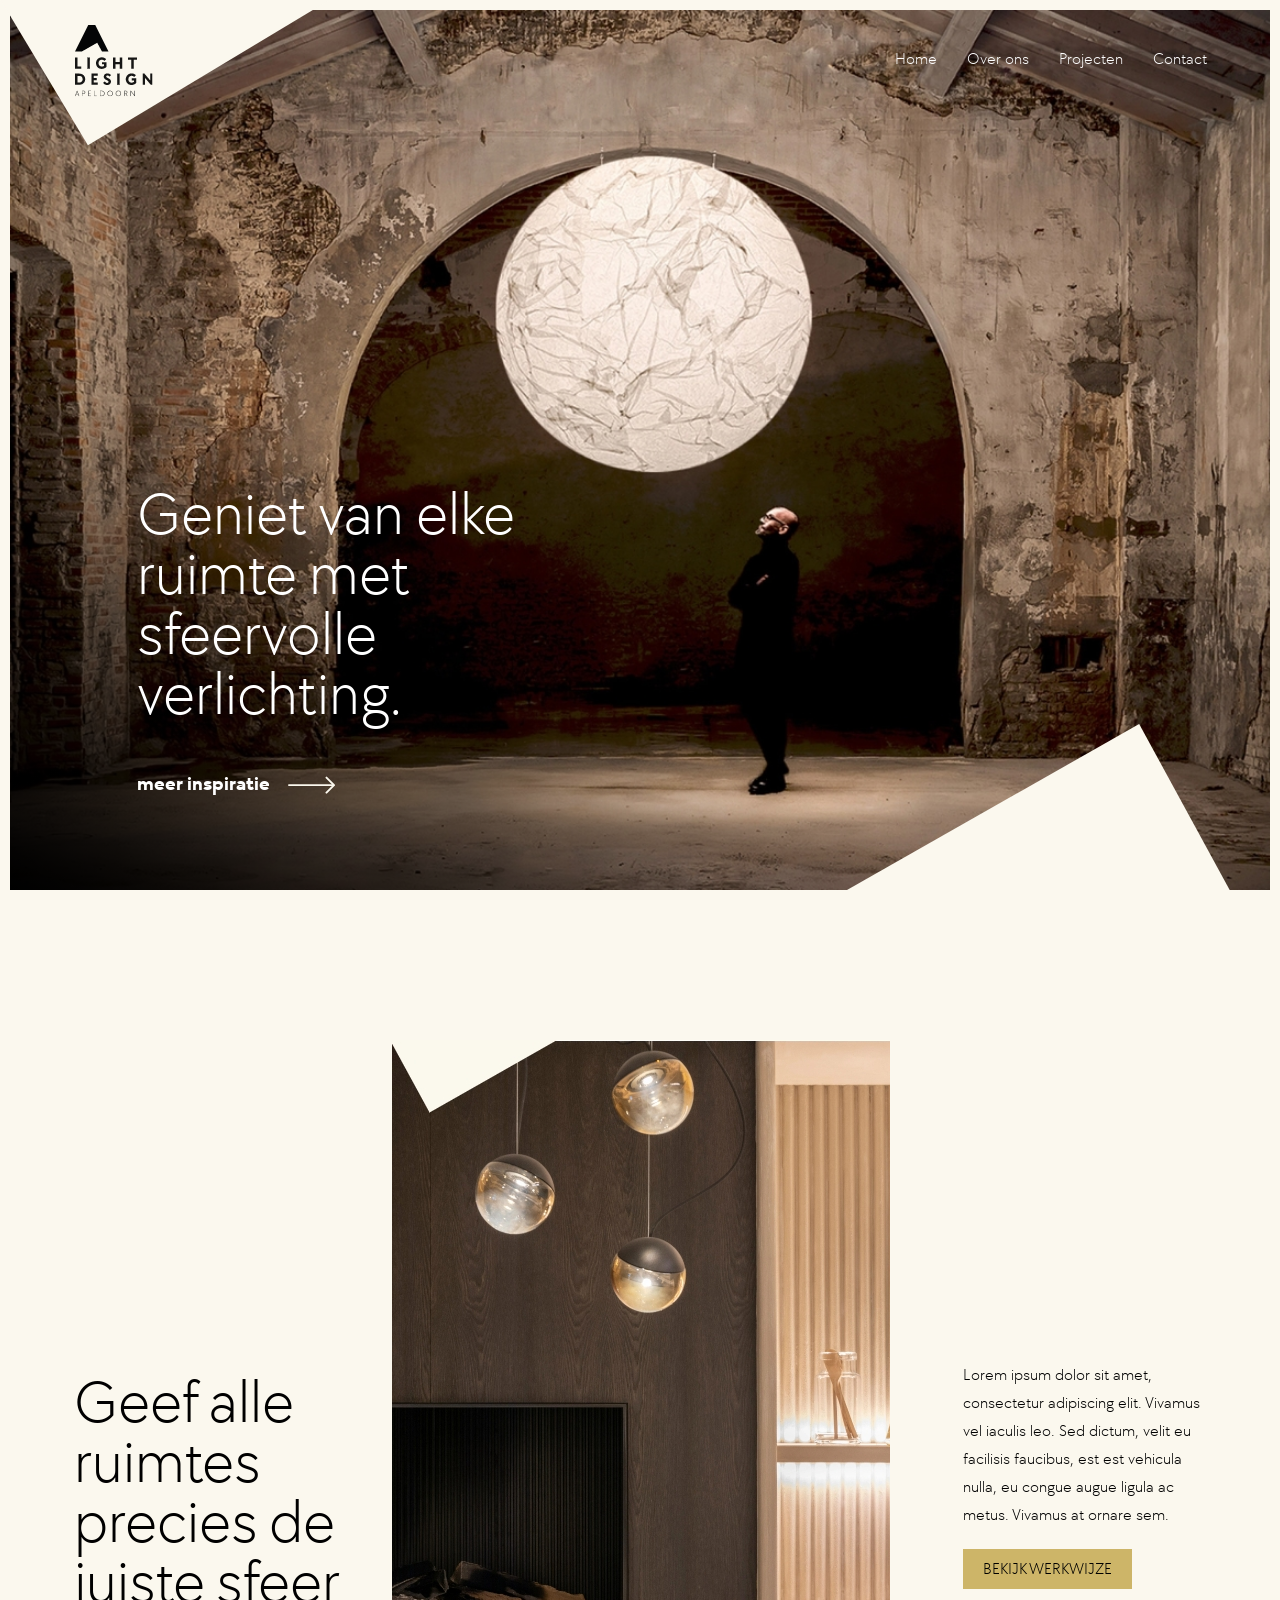
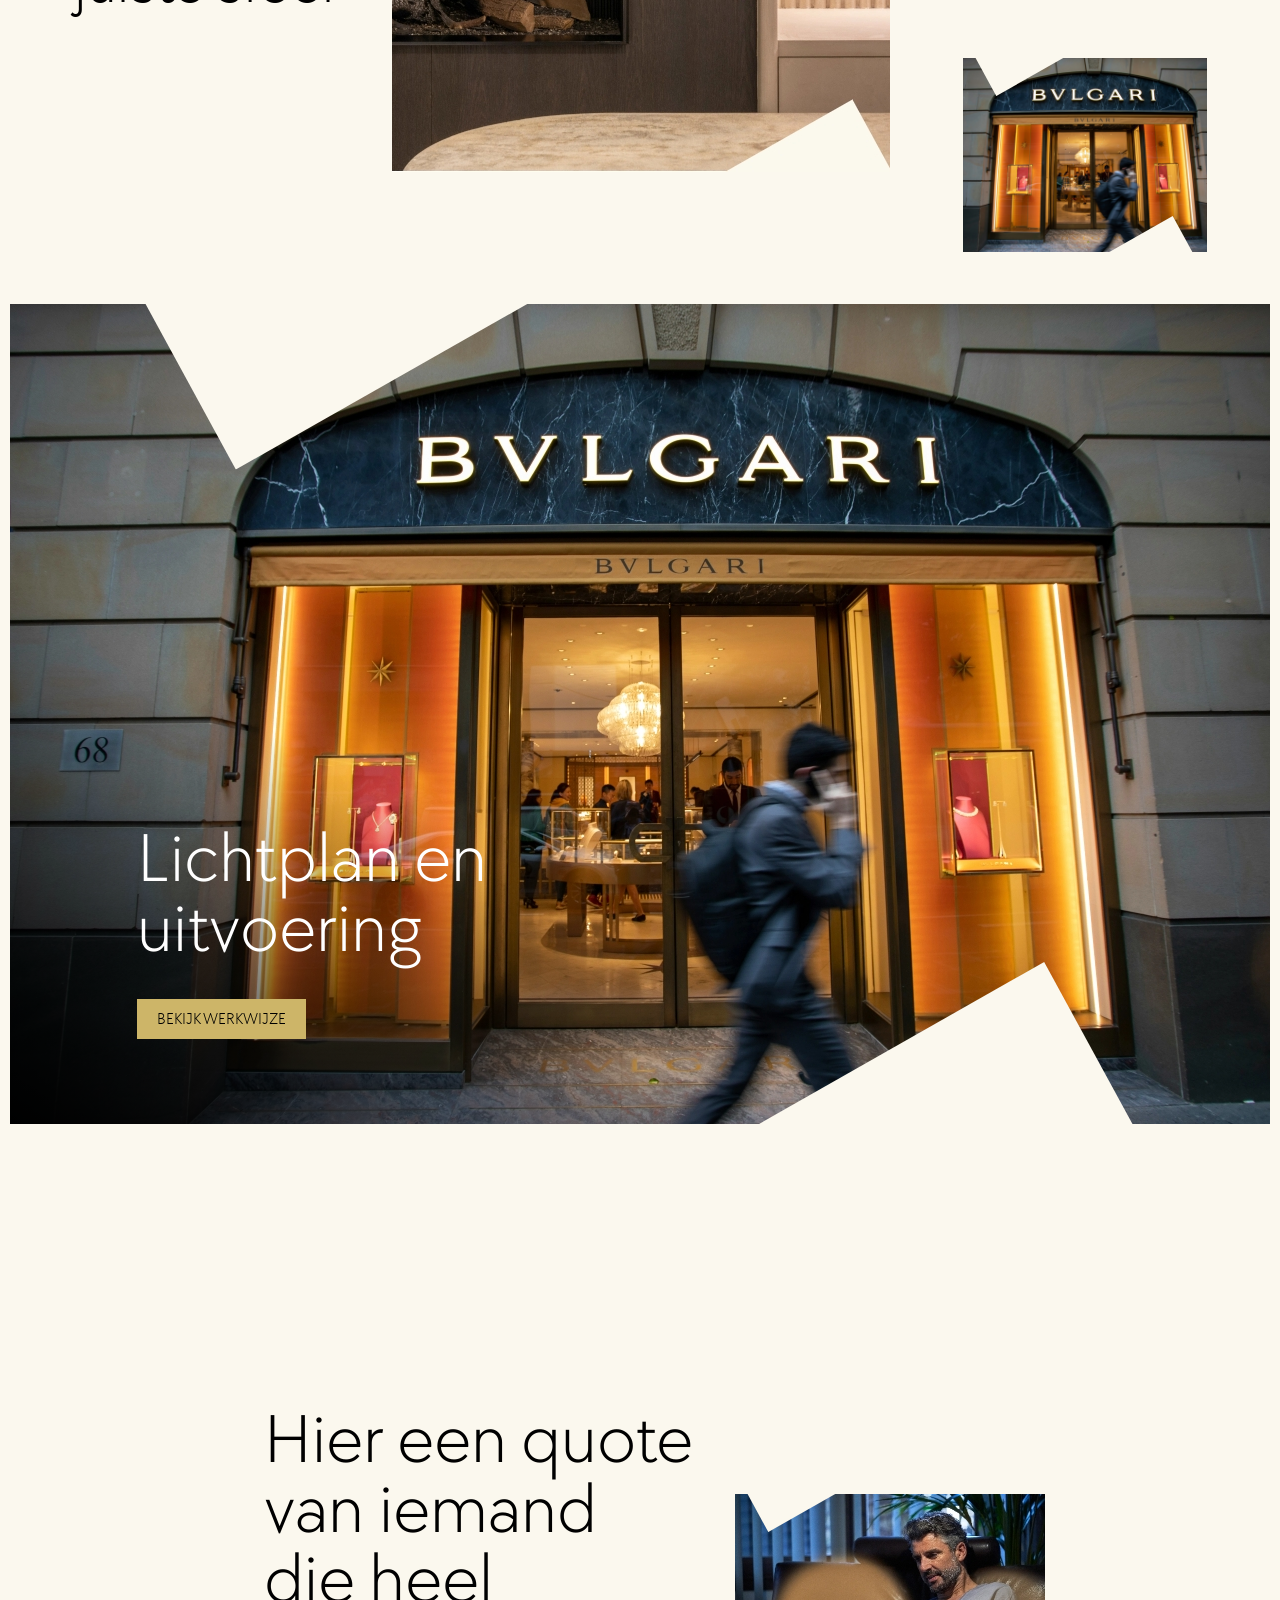
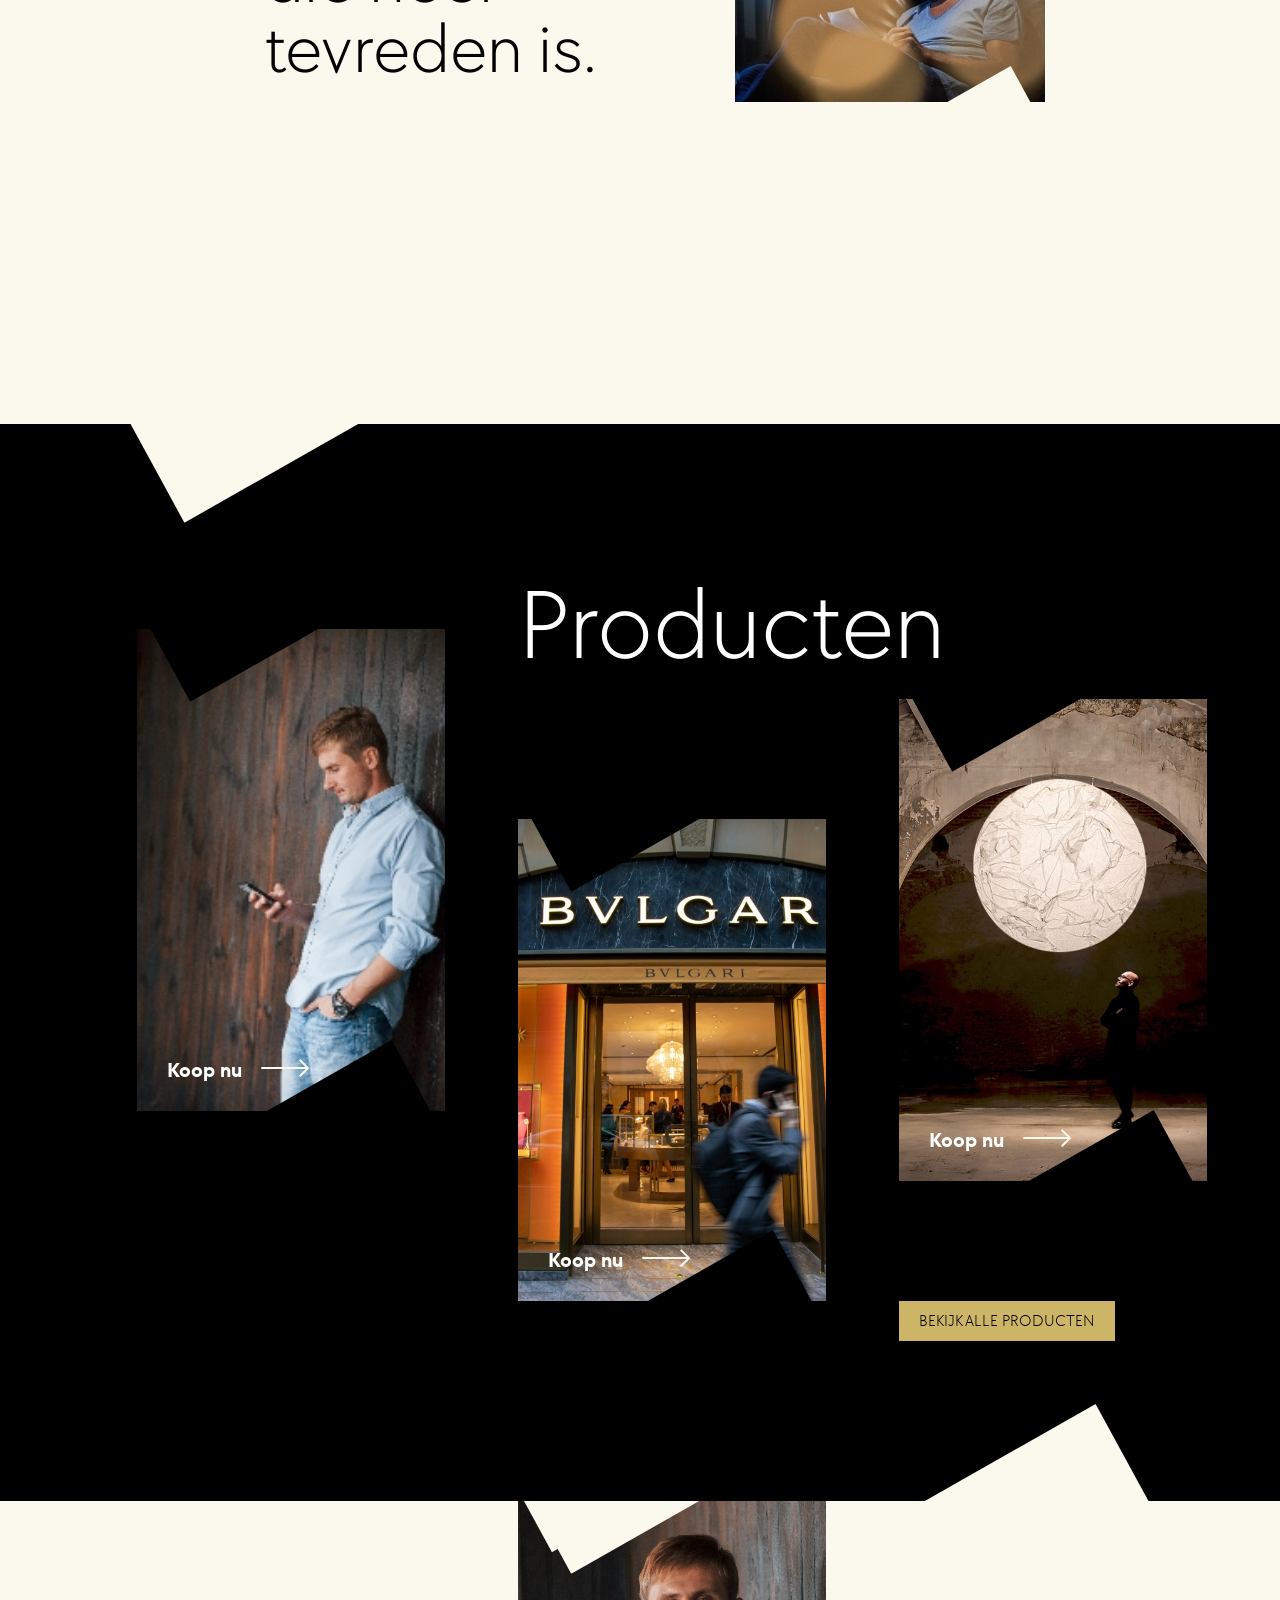
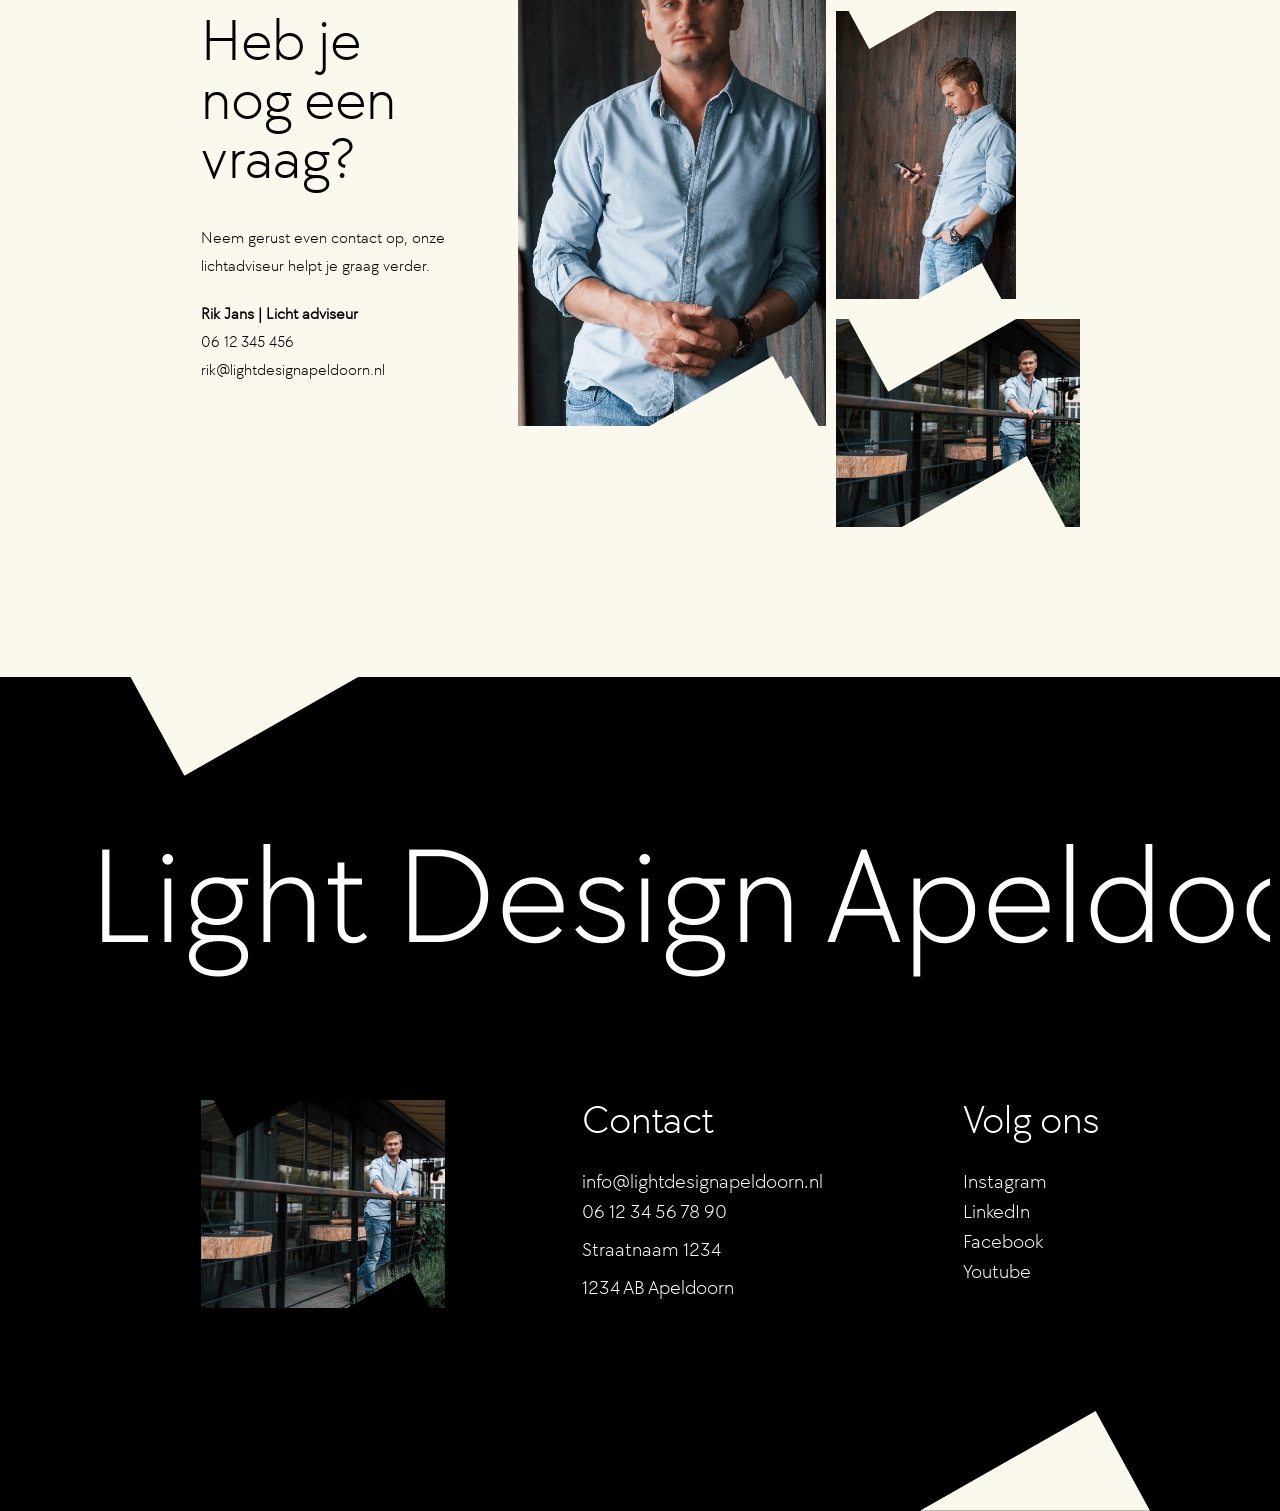
==== commit 66f509a5: "dinamic menu" ====
--- a/index.html
+++ b/index.html
@@ -7,6 +7,7 @@
     <title>Light Design</title>
   </head>
   <body>
+
     <header>
       <div class="wrapper">
         <a class="logo" href="index.html"><img src="images/logo.png" alt="image-logo"></a>
@@ -78,7 +79,7 @@
       <div class="wrapper">
       <div class="overview-project-text">
             <h1>Lichtplan en uitvoering</h1>
-            <a class="btn btn-brown" href="contact.html">BEKIJK WERKWIJZE</a>
+            <a class="btn btn-brown" href="projectdetails.html">BEKIJK WERKWIJZE</a>
         </div>
       </div>
     </section>
@@ -269,6 +270,6 @@
       </div>
     </footer>
 
-    <script src="script/script.js"></script>
+    <script src="js/script.js"></script>
   </body>
 </html>
--- a/style.css
+++ b/style.css
@@ -5,4 +5,4 @@
 Description: Custom developed theme.
 Text Domain: starter-theme
 Version: 1
-*/@font-face{font-family:"bold";src:url(/fonts/TTChocolatesTrialBold.ttf)}@font-face{font-family:"light";src:url(/fonts/TTChocolatesTrialLight.ttf)}html{line-height:1.75rem;font-size:1rem;font-weight:400;font-family:light,sans-serif;-webkit-font-smoothing:antialiased;-webkit-tap-highlight-color:rgba(0,0,0,0);-moz-osx-font-smoothing:grayscale;-webkit-text-size-adjust:100%;box-sizing:border-box;scroll-behavior:smooth}*{margin:0;padding:0}body{min-height:100vh;color:#000;background-color:#fbf8ee}#site-container{position:relative;overflow:hidden}#content-container>section:first-child{margin-top:50px}@media(min-width: 60rem){#content-container>section:first-child{margin-top:118px}}.cover-image{position:relative;width:100%}.cover-image>img{display:block;width:100%;height:100%;position:absolute;left:0;top:0;object-fit:cover}.wrapper{position:relative;width:calc(100% - 20px);max-width:86.875rem;margin:0 auto;display:grid;grid-template-columns:repeat(12, 1fr);grid-gap:50px 10px;gap:50px 10px}@media(min-width: 48rem){.wrapper{display:grid;grid-template-columns:repeat(20, 1fr);grid-gap:50px 10px;gap:50px 10px}}.with-margin{margin:2rem 0}@media(min-width: 48rem){.with-margin{margin:3rem 0}}@media(min-width: 60rem){.with-margin{margin:4rem 0}}@media(min-width: 90rem){.with-margin{margin:8rem 0}}.with-padding{padding:52px 0}@media(min-width: 48rem){.with-padding{padding:51px 0}}@media(min-width: 60rem){.with-padding{padding:5.75rem 0}}h1,h2,h3,h4{font-family:light,sans-serif;line-height:1;color:#000}h2,h3,h4{margin-bottom:0.625rem}h1{font-size:2.25rem;margin-bottom:1.5625rem;line-height:1;color:#fff;font-weight:300}@media(min-width: 60rem){h1{font-size:3.75rem;margin-bottom:2.25rem}}h2{font-size:2rem;line-height:1;font-weight:400;margin-bottom:1.5625rem}@media(min-width: 48rem){h2{font-size:2.5rem}}@media(min-width: 60rem){h2{font-size:3.75rem;margin-bottom:2.25rem}}h3{font-size:1.5rem;margin-bottom:0.9375rem}h4{font-size:1.375rem}b,strong{font-weight:700}em{font-style:italic}p{margin-bottom:20px}.text-container{padding:60px 0;grid-column-start:1;display:grid;grid-template-columns:repeat(12, 1fr);grid-gap:50px 10px;gap:50px 10px;grid-column-end:span 12}@media(min-width: 48rem){.text-container{grid-column-end:span 20;display:grid;grid-template-columns:repeat(20, 1fr);grid-gap:0rem 10px;gap:0rem 10px}}.text-container h1,.text-container h2,.text-container h3,.text-container h4,.text-container h5,.text-container h6{grid-column-start:2;grid-column-end:span 12}@media(min-width: 48rem){.text-container h1,.text-container h2,.text-container h3,.text-container h4,.text-container h5,.text-container h6{grid-column-start:3;grid-column-end:span 11}}.text-container p,.text-container ul,.text-container ol,.text-container blockquote,.text-container .embed-container,.text-container .wp-caption{line-height:1.5rem;max-width:100%;margin:0 0.3125rem 1.25rem 0;grid-column-start:2;grid-column-end:span 11}@media(min-width: 48rem){.text-container p,.text-container ul,.text-container ol,.text-container blockquote,.text-container .embed-container,.text-container .wp-caption{grid-column-start:3;grid-column-end:span 9}}@media(min-width: 60rem){.text-container p:last-child,.text-container ul:last-child,.text-container ol:last-child,.text-container blockquote:last-child,.text-container .embed-container:last-child,.text-container .wp-caption:last-child{margin-bottom:0}}.text-container ul,.text-container ol{position:relative;list-style:none}.text-container ul li:not(.gfield),.text-container ol li:not(.gfield){padding-left:1.25em}.text-container ul li:not(.gfield)::before,.text-container ol li:not(.gfield)::before{position:absolute;text-indent:-1.25em}.text-container ul li:not(.gfield)::before{content:"•"}.text-container ol{counter-reset:ol-counter}.text-container ol li{counter-increment:ol-counter}.text-container ol li::before{content:counter(ol-counter) "."}.text-container a:not(.btn):hover{color:#000}.text-container p:has(img){max-width:100%;position:relative;height:350px;margin:40px 0 60px 0;grid-column-start:2;grid-column-end:span 11}@media(min-width: 48rem){.text-container p:has(img){height:558px;grid-column-start:6;grid-column-end:span 13}}.text-container p:has(img)>img{width:100%;height:100%;object-fit:cover}.text-container p:has(img)::before{content:"";position:absolute;top:0;width:167.18px;left:10px;height:68px;background:url("images/shape-bottom.svg") no-repeat 0 0;z-index:3;transform:scale(-1)}.text-container p:has(img)::after{content:"";position:absolute;bottom:0;right:10px;width:167.18px;height:68px;background:url("images/shape-bottom.svg") no-repeat 0 0;z-index:5}.text-container blockquote{padding-left:1em;font-size:1.4em;line-height:1.2;border-left:.1rem solid currentColor}.text-container .body-text-btn{grid-column-start:2;grid-column-end:span 5}@media(min-width: 48rem){.text-container .body-text-btn{grid-column-start:3;grid-column-end:span 3}}.btn{transition:padding .3s ease-in-out;position:relative;font-family:bold,sans-serif;font-size:1rem;display:inline-block;background-color:#ba5d01;color:#fff;padding:0.75rem 1.25rem 0.75rem 1.25rem;text-decoration:none;line-height:1;overflow:hidden;z-index:1}.btn::before{position:absolute;content:"";top:50%;right:5px;width:35px;height:19px;transform:translate(-50%, -50%)}.btn{transition:all .2s ease-in-out}.btn-brown{font-family:light,sans-serif;background-color:#cdb568;color:#000;transition:all .2s ease-in-out;border:1px solid #cdb568;padding:0.6875rem 1.1875rem 0.6875rem 1.1875rem}.btn-brown:hover{background-color:rgba(0,0,0,0)}form{position:relative;max-width:43.75rem}form input[type=text]{background:#fff;height:3.75rem;padding:1.25rem 1.875rem;border-radius:1.875rem}form input[type=text]::-webkit-input-placeholder{color:rgba(0,0,0,.6);font-weight:400}form input[type=text]:-moz-placeholder{color:rgba(0,0,0,.6);font-weight:400}form input[type=text]::-moz-placeholder{color:rgba(0,0,0,.6);font-weight:400}form input[type=text]:-ms-input-placeholder{color:rgba(0,0,0,.6);font-weight:400}form input[type=submit]{position:absolute;top:0;right:0;background:#000;height:3.75rem;border-radius:1.875rem;color:#fff;font-weight:800;padding:0 1.875rem;text-transform:uppercase}form input[type=submit]:hover{cursor:pointer}header{position:fixed;top:25px;left:0;height:60px;z-index:100;width:100%}.fixed header{background-color:red}.main-menu{margin-top:20px}@media(min-width: 48rem){.main-menu{grid-column-start:14;grid-column-end:span 8}}.main-menu ul{display:flex;gap:30px;align-items:center}.main-menu ul li{list-style:none}.main-menu ul li a{text-decoration:none;color:#fff;font-size:1rem}.logo{position:relative;display:inline-block;height:55px;width:60px;left:65px}.logo::before{content:"";position:absolute;top:-150px;left:-62px;width:400px;height:180px;z-index:-1;background-color:#fbf8ee;transform:rotate(-31deg)}.hero{overflow:hidden;position:relative;height:589px;margin:10px 10px 150px 10px}@media(min-width: 60rem){.hero{height:calc(100vh - 20px)}}.hero .wrapper{z-index:6;height:100%;align-items:end}@media(min-width: 48rem){.hero .wrapper{width:100%}}.hero .shape-bottom{bottom:-1px;position:absolute;right:25px;z-index:5;width:30vw;height:auto;max-width:414px}@media(min-width: 60rem){.hero .shape-bottom{right:40px}}.hero-image{position:absolute;height:100%;width:100%;z-index:3}.hero-image::before{content:"";position:absolute;top:0;left:0;width:100%;height:100%;z-index:4;background:#fff;background:linear-gradient(195deg, rgba(255, 255, 255, 0.0004376751) 50%, rgb(0, 0, 0) 100%)}@media(min-width: 60rem){.hero-image::before{background:linear-gradient(211deg, rgba(255, 255, 255, 0.0004376751) 65%, rgb(0, 0, 0) 100%)}}.hero-text{grid-column-start:2;grid-column-end:span 10;margin-bottom:38px}@media(min-width: 60rem){.hero-text{grid-column-start:3;grid-column-end:span 8;margin-bottom:76px}}.hero-text .arrow-right{position:relative;top:4px;right:0;padding-left:14px;width:35px;transition:right .3s ease-in-out}@media(min-width: 60rem){.hero-text .arrow-right{width:47px}}@media(min-width: 60rem){.hero-text .btn{padding-left:0;font-size:20px;background-color:rgba(0,0,0,0)}.hero-text .btn:hover .arrow-right{right:-20px;color:#ba5d01;z-index:-1}}.title-image{margin:92px 0px}.title-image .wrapper{align-items:end}.title-image .wrapper h2{font-size:46px;margin-bottom:40px;grid-column-start:2;grid-column-end:span 11}@media(min-width: 60rem){.title-image .wrapper h2{font-size:60px;margin-bottom:200px;grid-column-start:2;grid-column-end:span 5}}.title-image-image{height:440px;margin-left:1px;margin-bottom:40px;grid-column-start:3;grid-column-end:span 9}@media(min-width: 60rem){.title-image-image{height:732px;grid-column-start:7;grid-column-end:span 8}}.title-image-text-image{position:relative;bottom:-40px;grid-column-start:3;grid-column-end:span 9}@media(min-width: 60rem){.title-image-text-image{grid-column-start:16;grid-column-end:span 4}}.title-image-text-image-image{display:none}@media(min-width: 60rem){.title-image-text-image-image{position:relative;display:block;margin-top:60px;height:193.93px}.title-image-text-image-image .shape-top{top:-1px;position:absolute;left:25px;z-index:8;width:90px;height:auto;transform:scale(-1);max-width:414px}}@media(min-width: 60rem)and (min-width: 60rem){.title-image-text-image-image .shape-top{left:1vw}}@media(min-width: 60rem){.title-image-text-image-image .shape-bottom{bottom:-3px;position:absolute;right:25px;z-index:8;width:90px;height:auto;max-width:414px}}@media(min-width: 60rem)and (min-width: 60rem){.title-image-text-image-image .shape-bottom{right:1vw}}.overview-project{overflow:hidden;position:relative;height:589px;margin:10px 0px 150px 10px}@media(min-width: 60rem){.overview-project{margin:10px 10px 150px 10px;min-height:820px}}.overview-project .wrapper{width:100%;align-items:end;height:100%;z-index:4}.overview-project .shape-top{top:-1px;position:absolute;left:25px;z-index:8;width:30vw;height:auto;transform:scale(-1);max-width:414px}@media(min-width: 60rem){.overview-project .shape-top{left:135px}}.overview-project .shape-bottom{bottom:-5px;position:absolute;right:25px;z-index:8;width:30vw;height:auto;max-width:414px}@media(min-width: 60rem){.overview-project .shape-bottom{right:135px}}.overview-project-image{position:absolute;height:100%;width:100%;z-index:3}.overview-project-image::before{content:"";position:absolute;top:0;left:0;width:100%;height:100%;z-index:4;background:#fff;background:linear-gradient(195deg, rgba(255, 255, 255, 0.0004376751) 50%, rgb(0, 0, 0) 100%)}@media(min-width: 60rem){.overview-project-image::before{background:linear-gradient(211deg, rgba(255, 255, 255, 0.0004376751) 65%, rgb(0, 0, 0) 100%)}}.overview-project-text{grid-column-start:2;grid-column-end:span 10;margin-bottom:38px}@media(min-width: 60rem){.overview-project-text{grid-column-start:3;margin-bottom:76px}}.overview-project-text .arrow-right{position:relative;top:4px;right:0;padding-left:14px;width:35px;transition:right .3s ease-in-out}@media(min-width: 60rem){.overview-project-text .arrow-right{width:47px}}.overview-project-text h1{font-size:45px}@media(min-width: 60rem){.overview-project-text h1{font-size:70px}}.text-image{margin-bottom:150px;padding:130px 0}.text-image-background{position:relative;background-color:#000}.text-image-background .text-image-text h1{color:#fff}.text-image-background .text-image-image .shape-top path{fill:#000}.text-image-background .text-image-image .shape-bottom path{fill:#000}.text-image-background .shape-top{top:-1px;position:absolute;left:10px;z-index:8;width:118px;height:auto;transform:scale(-1)}@media(min-width: 60rem){.text-image-background .shape-top{width:230px;left:130px}}.text-image-background .shape-bottom{bottom:0px;position:absolute;right:10px;z-index:8;width:118px;height:auto}@media(min-width: 60rem){.text-image-background .shape-bottom{width:230px;right:130px}}.text-image-text{grid-column-start:2;grid-column-end:span 10}@media(min-width: 60rem){.text-image-text{grid-column-start:5;grid-column-end:span 7}}.text-image-text h1{color:#000;font-size:46px;margin-bottom:60px}@media(min-width: 60rem){.text-image-text h1{font-size:70px}}.text-image-image{position:relative;overflow:hidden;grid-column-start:3;grid-column-end:span 9;height:208px;max-width:310px}@media(min-width: 60rem){.text-image-image{grid-column-start:12;grid-column-end:span 6;margin:90px 0 0 26px}}.text-image-image .shape-top{top:-1px;position:absolute;left:25px;z-index:8;width:90px;height:auto;transform:scale(-1);max-width:414px}@media(min-width: 60rem){.text-image-image .shape-top{left:1vw}}.text-image-image .shape-bottom{bottom:-3px;position:absolute;right:25px;z-index:8;width:90px;height:auto;max-width:414px}@media(min-width: 60rem){.text-image-image .shape-bottom{right:1vw}}.overview-products{position:relative;background-color:#000;padding:100px 0}@media(min-width: 60rem){.overview-products{padding:150px 0}}.overview-products .wrapper h1{font-size:46px;grid-column-start:2}@media(min-width: 60rem){.overview-products .wrapper h1{font-size:70px;grid-column-start:9;grid-column-end:span 6;font-size:100px;margin-bottom:25px}}.overview-products .wrapper .btn-product{grid-column-start:2;grid-column-end:span 7}@media(min-width: 60rem){.overview-products .wrapper .btn-product{margin-top:-50px;grid-column-start:15;grid-column-end:span 5}}.overview-products .wrapper .btn-product .btn:hover{color:#cdb568}.overview-products .shape-top{top:-1px;position:absolute;left:10px;z-index:8;width:118px;height:auto;transform:scale(-1)}@media(min-width: 60rem){.overview-products .shape-top{width:230px;left:130px}}.overview-products .shape-bottom{bottom:-3px;position:absolute;right:10px;z-index:8;width:118px;height:auto}@media(min-width: 60rem){.overview-products .shape-bottom{width:230px;right:130px}}.overview-produc-item{height:482px;position:relative;overflow:hidden;grid-column-start:2;grid-column-end:span 10}@media(min-width: 48rem){.overview-produc-item{grid-column-end:span 9}.overview-produc-item:nth-child(3n+1){grid-column-start:2}.overview-produc-item:nth-child(3n+2){grid-column-start:12}}@media(min-width: 60rem){.overview-produc-item{grid-column-end:span 5}.overview-produc-item:nth-child(3n+1){grid-column-start:3;margin-top:-70px}.overview-produc-item:nth-child(3n+2){grid-column-start:9;margin-top:120px}.overview-produc-item:nth-child(3n+3){grid-column-start:15}}.overview-produc-item .shape-top{top:-1px;position:absolute;left:25px;z-index:8;width:170px;height:auto;transform:scale(-1);max-width:414px}.overview-produc-item .shape-top path{fill:#000}@media(min-width: 60rem){.overview-produc-item .shape-top{left:1vw}}.overview-produc-item .shape-bottom{bottom:-3px;position:absolute;right:25px;z-index:8;width:170px;height:auto;max-width:414px}.overview-produc-item .shape-bottom path{fill:#000}@media(min-width: 60rem){.overview-produc-item .shape-bottom{right:1vw}}.overview-product-item-image{position:absolute;top:0;left:0;width:100%;height:100%}.overview-product-item-text{position:absolute;width:100%;height:100%;display:flex;flex-direction:column;justify-content:end;z-index:4}.overview-product-item-text .btn{margin:30px;padding-left:0;padding-bottom:0;background-color:rgba(0,0,0,0)}.overview-product-item-text .btn span{display:inline-block;font-size:21px;padding-right:15px}.cta{margin-bottom:150px}.cta-content{grid-column-start:2;grid-column-end:span 8}@media(min-width: 60rem){.cta-content{margin-top:110px;grid-column-start:4;grid-column-end:span 4}}.cta-content h2{font-size:60px}@media(min-width: 60rem){.cta-content h2{font-size:59px}}.cta-content a{display:block;text-decoration:none;color:#000;transition:all .3s ease-in-out}.cta-content a:hover{color:#ba5d01}.cta-content h5{font-size:16px}.cta-image-big{overflow:hidden;height:350px;grid-column-start:2;grid-column-end:span 10}@media(min-width: 60rem){.cta-image-big{height:526px;grid-column-start:9;grid-column-end:span 5}}.cta-image-big .shape-top{top:-1px;position:absolute;left:25px;z-index:8;width:100px;height:auto;transform:scale(-1)}@media(min-width: 60rem){.cta-image-big .shape-top{left:1vw;width:170px}}.cta-image-big .shape-bottom{bottom:-3px;position:absolute;right:25px;z-index:8;width:100px;height:auto}@media(min-width: 60rem){.cta-image-big .shape-bottom{right:1vw;width:170px}}.cta-image-medium-small{display:none}@media(min-width: 60rem){.cta-image-medium-small{display:block;margin-top:110px;display:grid;grid-template-columns:repeat(4, 1fr);grid-gap:20px 10px;gap:20px 10px;grid-column-start:14;grid-column-end:span 4}}.cta-image-small{position:relative;overflow:hidden}@media(min-width: 60rem){.cta-image-small{height:288px;grid-column-start:1;grid-column-end:span 3}}.cta-image-small .shape-top{top:-1px;position:absolute;left:25px;z-index:8;width:90px;height:auto;transform:scale(-1)}@media(min-width: 60rem){.cta-image-small .shape-top{left:1vw}}.cta-image-small .shape-bottom{bottom:-3px;position:absolute;right:25px;z-index:8;width:90px;height:auto}@media(min-width: 60rem){.cta-image-small .shape-bottom{right:1vw}}.cta-image-medium{position:relative;overflow:hidden}@media(min-width: 60rem){.cta-image-medium{height:208px;grid-column-start:1;grid-column-end:span 4}}.cta-image-medium .shape-top{top:-1px;position:absolute;left:25px;z-index:8;width:170px;height:auto;transform:scale(-1);max-width:414px}@media(min-width: 60rem){.cta-image-medium .shape-top{left:1vw}}.cta-image-medium .shape-bottom{bottom:-3px;position:absolute;right:25px;z-index:8;width:170px;height:auto;max-width:414px}@media(min-width: 60rem){.cta-image-medium .shape-bottom{right:1vw}}.projectdetails{margin-bottom:150px}.projectdetails .wrapper{grid-template-rows:minmax(448px, 1fr)}.projectdetails-image-big{overflow:hidden;position:relative;height:730px;grid-column-start:1;grid-column-end:span 12}@media(min-width: 48rem){.projectdetails-image-big{grid-column-start:2;grid-column-end:span 8;grid-row-end:span 2}}.projectdetails-image-big .zoom-icon{position:absolute;width:32px;height:32px;z-index:10;bottom:5px;right:60px}@media(min-width: 60rem){.projectdetails-image-big .zoom-icon{right:3vw}}.projectdetails-image-big .shape-top{top:-1px;position:absolute;left:25px;z-index:8;width:170px;height:auto;transform:scale(-1);max-width:414px;right:25px}@media(min-width: 60rem){.projectdetails-image-big .shape-top{left:1vw}}.projectdetails-image-big .shape-bottom{bottom:-3px;position:absolute;right:25px;z-index:8;width:170px;height:auto;max-width:414px}@media(min-width: 60rem){.projectdetails-image-big .shape-bottom{right:1vw}}.start-11{grid-column-start:1}@media(min-width: 48rem){.start-11{grid-column-start:11}}.start-13{grid-column-start:1}@media(min-width: 48rem){.start-13{grid-column-start:13}}.projectdetails-image-medium{overflow:hidden;position:relative;height:445px;grid-column-end:span 12}@media(min-width: 48rem){.projectdetails-image-medium{grid-column-end:span 9}}.projectdetails-image-medium .zoom-icon{position:absolute;width:32px;height:32px;z-index:10;bottom:5px;right:60px}@media(min-width: 60rem){.projectdetails-image-medium .zoom-icon{right:3vw}}.projectdetails-image-medium .shape-top{top:-1px;position:absolute;left:25px;z-index:8;width:170px;height:auto;transform:scale(-1);max-width:414px}@media(min-width: 60rem){.projectdetails-image-medium .shape-top{left:1vw}}.projectdetails-image-medium .shape-bottom{bottom:-3px;position:absolute;right:25px;z-index:8;width:170px;height:auto;max-width:414px}@media(min-width: 60rem){.projectdetails-image-medium .shape-bottom{right:1vw}}.projectdetails-text{grid-column-end:span 9}.projectdetails-text-image{overflow:hidden;position:relative;grid-column-start:2;grid-column-end:span 4;grid-row-end:span 2;align-self:end}.projectdetails-text-image h2{margin-bottom:120px}.projectdetails-text-image-image{overflow:hidden;position:relative;height:250px}.projectdetails-text-image-image .zoom-icon{position:absolute;width:32px;height:32px;z-index:10;bottom:5px;right:60px}@media(min-width: 60rem){.projectdetails-text-image-image .zoom-icon{right:3vw}}.projectdetails-text-image-image .shape-top{top:-1px;position:absolute;left:25px;z-index:8;width:170px;height:auto;transform:scale(-1);max-width:414px}@media(min-width: 60rem){.projectdetails-text-image-image .shape-top{left:1vw}}.projectdetails-text-image-image .shape-bottom{bottom:-3px;position:absolute;right:25px;z-index:8;width:170px;height:auto;max-width:414px}@media(min-width: 60rem){.projectdetails-text-image-image .shape-bottom{right:1vw}}.contact{margin-bottom:150px}.contact-content{grid-column-start:2;grid-column-end:span 10}@media(min-width: 48rem){.contact-content{grid-column-start:3;grid-column-end:span 9}}.contact-sidebar{margin-top:30px;grid-column-start:2;grid-column-end:span 10}@media(min-width: 48rem){.contact-sidebar{grid-column-start:15;grid-column-end:span 4}}.contact-sidebar h3{margin-bottom:30px}@media(min-width: 48rem){.contact-sidebar h3{font-size:32px}}.contact-sidebar h5{font-size:15px}.contact-sidebar a{text-decoration:none;color:#000}.menu-is-open #content-container{position:fixed;width:100%;height:100vh;left:0;top:0}.header-menu-small{position:fixed;top:-100%;left:0;width:100%;transition:all .3s ease;z-index:8;opacity:0;min-height:100vh;background:#000}.header-menu-small .wrapper{padding-top:7.5rem}.header-menu-small .wrapper>ul{position:relative;width:100%;margin:0 auto}.header-menu-small .wrapper>ul ul.sub-menu li{margin-bottom:0}.header-menu-small .wrapper>ul ul.sub-menu li a{padding:0.625rem 1.25rem 1.25rem 1.875rem;font-size:1.25rem}.header-menu-small .wrapper>ul>li{margin-bottom:0.1875rem}.menu-is-open .header-menu-small{position:relative;top:0;opacity:1}.header-menu-small>ul{position:relative}.header-menu-small li{margin-bottom:0.1875rem}.header-menu-small a{font-family:bold,sans-serif;font-size:1.875rem;color:#fff;display:block;background:#181818;padding:1.25rem}.header-menu-large{display:none}@media(min-width: 60rem){.header-menu-large{display:flex;align-items:flex-start;padding-top:2.5rem}.header-menu-large li+li{margin-left:2rem}.header-menu-large li{position:relative}.header-menu-large li.current-menu-item:before{transition:all .4s ease-in-out;content:"";position:absolute;left:50%;top:-3.125rem;width:0.0625rem;height:1.875rem;background:#fff}.header-menu-large li.current-menu-item a{pointer-events:none}.header-menu-large li.menu-item-has-children:hover>ul{display:block}.fixed .header-menu-large li.current-menu-item:before{top:-2.5rem;background:#fff}.header-menu-large li a{font-family:bold,sans-serif;font-size:1.125rem;text-decoration:none;color:#fff}.header-menu-large li a:hover{text-decoration:underline}.fixed .header-menu-large li a{color:#fff}.fixed .header-menu-large{padding-top:1.25rem}.header-menu-large ul.sub-menu{display:none;position:absolute;top:2rem;left:0;background:#fff;min-width:9.375rem}.header-menu-large ul.sub-menu li{margin-left:0 !important;padding-bottom:0}.header-menu-large ul.sub-menu li a{color:#000;display:block;padding:0.75rem 0.625rem 0.5rem;font-size:1rem;border-radius:0;line-height:1.2}.header-menu-large ul.sub-menu li a:hover{background-color:rgba(0,0,0,.2);text-decoration:none}}.header-burger{position:absolute;top:1.875rem;transform:translateY(-50%);right:1.25rem;transition:transform .3s ease;transform-origin:center}@media(min-width: 60rem){.header-burger{display:none}}.menu-is-open .header-burger{transform:translateY(-50%) rotate(-90deg)}.header-burger-open{display:block;width:2.5rem;height:2.5rem}.menu-is-open .header-burger-open{display:none}.header-burger-close{display:none;width:2.5rem;height:2.5rem}.menu-is-open .header-burger-close{display:block}footer{position:relative;background-color:#000;padding:90px 0 150px 0}@media(min-width: 60rem){footer{padding:150px 0}}footer .shape-top{top:-1px;position:absolute;left:10px;z-index:8;width:118px;height:auto;transform:scale(-1)}@media(min-width: 60rem){footer .shape-top{width:230px;left:130px}}footer .shape-bottom{bottom:0px;position:absolute;right:10px;z-index:8;width:118px;height:auto}@media(min-width: 60rem){footer .shape-bottom{width:230px;right:130px}}footer .wrapper{display:grid;grid-template-columns:repeat(12, 1fr);grid-gap:0rem 10px;gap:0rem 10px;overflow:hidden}@media(min-width: 60rem){footer .wrapper{display:grid;grid-template-columns:repeat(20, 1fr);grid-gap:60px 10px;gap:60px 10px}}footer h1{position:relative;right:0px;font-size:11.2vw;margin-bottom:75px;text-wrap:nowrap;grid-column-start:2;grid-column-end:span 12}@media(min-width: 48rem){footer h1{font-size:10.8vw;right:-15px}}footer h3,footer p,footer a{color:#fff;text-decoration:none}footer h3{font-size:40px;font-weight:300;margin-bottom:27px}footer p{font-size:20px;margin-bottom:10px}footer a{font-size:20px}.footer-adress{margin-bottom:50px}.footer-content{grid-column-start:2;grid-column-end:span 11}@media(min-width: 60rem){.footer-content{grid-column-start:1;grid-column-end:span 20;display:grid;grid-template-columns:repeat(20, 1fr);grid-gap:0rem 10px;gap:0rem 10px}}.footer-image{position:relative;display:none;height:208px}@media(min-width: 60rem){.footer-image{display:block;grid-column-start:4;grid-column-end:span 4}}.footer-image .shape-top{top:-1px;position:absolute;left:25px;z-index:8;width:90px;height:auto;transform:scale(-1);max-width:414px}.footer-image .shape-top path{fill:#000}@media(min-width: 60rem){.footer-image .shape-top{left:1vw}}.footer-image .shape-bottom{bottom:-3px;position:absolute;right:25px;z-index:8;width:90px;height:auto;max-width:414px}.footer-image .shape-bottom path{fill:#000}@media(min-width: 60rem){.footer-image .shape-bottom{right:1vw}}@media(min-width: 60rem){.footer-adress{grid-column-start:10;grid-column-end:span 4}}@media(min-width: 60rem){.footer-social{grid-column-start:16;grid-column-end:span 3}}/*# sourceMappingURL=style.css.map */
+*/@font-face{font-family:"bold";src:url(/fonts/TTChocolatesTrialBold.ttf)}@font-face{font-family:"light";src:url(/fonts/TTChocolatesTrialLight.ttf)}html{line-height:1.75rem;font-size:1rem;font-weight:400;font-family:light,sans-serif;-webkit-font-smoothing:antialiased;-webkit-tap-highlight-color:rgba(0,0,0,0);-moz-osx-font-smoothing:grayscale;-webkit-text-size-adjust:100%;box-sizing:border-box;scroll-behavior:smooth}*{margin:0;padding:0}body{min-height:100vh;color:#000;background-color:#fbf8ee}#site-container{position:relative;overflow:hidden}#content-container>section:first-child{margin-top:50px}@media(min-width: 60rem){#content-container>section:first-child{margin-top:118px}}.cover-image{position:relative;width:100%}.cover-image>img{display:block;width:100%;height:100%;position:absolute;left:0;top:0;object-fit:cover}.wrapper{position:relative;width:calc(100% - 20px);max-width:86.875rem;margin:0 auto;display:grid;grid-template-columns:repeat(12, 1fr);grid-gap:50px 10px;gap:50px 10px}@media(min-width: 48rem){.wrapper{display:grid;grid-template-columns:repeat(20, 1fr);grid-gap:50px 10px;gap:50px 10px}}.with-margin{margin:2rem 0}@media(min-width: 48rem){.with-margin{margin:3rem 0}}@media(min-width: 60rem){.with-margin{margin:4rem 0}}@media(min-width: 90rem){.with-margin{margin:8rem 0}}.with-padding{padding:52px 0}@media(min-width: 48rem){.with-padding{padding:51px 0}}@media(min-width: 60rem){.with-padding{padding:5.75rem 0}}h1,h2,h3,h4{font-family:light,sans-serif;line-height:1;color:#000}h2,h3,h4{margin-bottom:0.625rem}h1{font-size:2.25rem;margin-bottom:1.5625rem;line-height:1;color:#fff;font-weight:300}@media(min-width: 60rem){h1{font-size:3.75rem;margin-bottom:2.25rem}}h2{font-size:2rem;line-height:1;font-weight:400;margin-bottom:1.5625rem}@media(min-width: 48rem){h2{font-size:2.5rem}}@media(min-width: 60rem){h2{font-size:3.75rem;margin-bottom:2.25rem}}h3{font-size:1.5rem;margin-bottom:0.9375rem}h4{font-size:1.375rem}b,strong{font-weight:700}em{font-style:italic}p{margin-bottom:20px}.text-container{padding:60px 0;grid-column-start:1;display:grid;grid-template-columns:repeat(12, 1fr);grid-gap:50px 10px;gap:50px 10px;grid-column-end:span 12}@media(min-width: 48rem){.text-container{grid-column-end:span 20;display:grid;grid-template-columns:repeat(20, 1fr);grid-gap:0rem 10px;gap:0rem 10px}}.text-container h1,.text-container h2,.text-container h3,.text-container h4,.text-container h5,.text-container h6{grid-column-start:2;grid-column-end:span 12}@media(min-width: 48rem){.text-container h1,.text-container h2,.text-container h3,.text-container h4,.text-container h5,.text-container h6{grid-column-start:3;grid-column-end:span 11}}.text-container p,.text-container ul,.text-container ol,.text-container blockquote,.text-container .embed-container,.text-container .wp-caption{line-height:1.5rem;max-width:100%;margin:0 0.3125rem 1.25rem 0;grid-column-start:2;grid-column-end:span 11}@media(min-width: 48rem){.text-container p,.text-container ul,.text-container ol,.text-container blockquote,.text-container .embed-container,.text-container .wp-caption{grid-column-start:3;grid-column-end:span 9}}@media(min-width: 60rem){.text-container p:last-child,.text-container ul:last-child,.text-container ol:last-child,.text-container blockquote:last-child,.text-container .embed-container:last-child,.text-container .wp-caption:last-child{margin-bottom:0}}.text-container ul,.text-container ol{position:relative;list-style:none}.text-container ul li:not(.gfield),.text-container ol li:not(.gfield){padding-left:1.25em}.text-container ul li:not(.gfield)::before,.text-container ol li:not(.gfield)::before{position:absolute;text-indent:-1.25em}.text-container ul li:not(.gfield)::before{content:"•"}.text-container ol{counter-reset:ol-counter}.text-container ol li{counter-increment:ol-counter}.text-container ol li::before{content:counter(ol-counter) "."}.text-container a:not(.btn):hover{color:#000}.text-container p:has(img){max-width:100%;position:relative;height:350px;margin:40px 0 60px 0;grid-column-start:2;grid-column-end:span 11}@media(min-width: 48rem){.text-container p:has(img){height:558px;grid-column-start:6;grid-column-end:span 13}}.text-container p:has(img)>img{width:100%;height:100%;object-fit:cover}.text-container p:has(img)::before{content:"";position:absolute;top:0;width:167.18px;left:10px;height:68px;background:url("images/shape-bottom.svg") no-repeat 0 0;z-index:3;transform:scale(-1)}.text-container p:has(img)::after{content:"";position:absolute;bottom:0;right:10px;width:167.18px;height:68px;background:url("images/shape-bottom.svg") no-repeat 0 0;z-index:5}.text-container blockquote{padding-left:1em;font-size:1.4em;line-height:1.2;border-left:.1rem solid currentColor}.text-container .body-text-btn{grid-column-start:2;grid-column-end:span 5}@media(min-width: 48rem){.text-container .body-text-btn{grid-column-start:3;grid-column-end:span 3}}.btn{transition:padding .3s ease-in-out;position:relative;font-family:bold,sans-serif;font-size:1rem;display:inline-block;background-color:#ba5d01;color:#fff;padding:0.75rem 1.25rem 0.75rem 1.25rem;text-decoration:none;line-height:1;overflow:hidden;z-index:1}.btn::before{position:absolute;content:"";top:50%;right:5px;width:35px;height:19px;transform:translate(-50%, -50%)}.btn{transition:all .2s ease-in-out}.btn-brown{font-family:light,sans-serif;background-color:#cdb568;color:#000;transition:all .2s ease-in-out;border:1px solid #cdb568;padding:0.6875rem 1.1875rem 0.6875rem 1.1875rem}.btn-brown:hover{background-color:rgba(0,0,0,0)}form{position:relative;max-width:43.75rem}form input[type=text]{background:#fff;height:3.75rem;padding:1.25rem 1.875rem;border-radius:1.875rem}form input[type=text]::-webkit-input-placeholder{color:rgba(0,0,0,.6);font-weight:400}form input[type=text]:-moz-placeholder{color:rgba(0,0,0,.6);font-weight:400}form input[type=text]::-moz-placeholder{color:rgba(0,0,0,.6);font-weight:400}form input[type=text]:-ms-input-placeholder{color:rgba(0,0,0,.6);font-weight:400}form input[type=submit]{position:absolute;top:0;right:0;background:#000;height:3.75rem;border-radius:1.875rem;color:#fff;font-weight:800;padding:0 1.875rem;text-transform:uppercase}form input[type=submit]:hover{cursor:pointer}header{position:fixed;top:25px;left:0;height:60px;z-index:100;width:100%}.main-menu{margin-top:20px}@media(min-width: 48rem){.main-menu{grid-column-start:10;grid-column-end:span 10;justify-self:end}}.main-menu ul{display:flex;gap:30px;align-items:center}.main-menu ul li{list-style:none}.main-menu ul li a{text-decoration:none;color:#fff;font-size:1rem}.logo{position:relative;display:inline-block;height:55px;width:60px;left:65px}.logo::before{content:"";position:absolute;top:-150px;left:-62px;width:400px;height:180px;z-index:-1;background-color:#fbf8ee;transform:rotate(-31deg)}.hero{overflow:hidden;position:relative;height:589px;margin:10px 10px 150px 10px}@media(min-width: 60rem){.hero{height:calc(100vh - 20px)}}.hero .wrapper{z-index:6;height:100%;align-items:end}@media(min-width: 48rem){.hero .wrapper{width:100%}}.hero .shape-bottom{bottom:-1px;position:absolute;right:25px;z-index:5;width:30vw;height:auto;max-width:414px}@media(min-width: 60rem){.hero .shape-bottom{right:40px}}.hero-image{position:absolute;height:100%;width:100%;z-index:3}.hero-image::before{content:"";position:absolute;top:0;left:0;width:100%;height:100%;z-index:4;background:#fff;background:linear-gradient(195deg, rgba(255, 255, 255, 0.0004376751) 50%, rgb(0, 0, 0) 100%)}@media(min-width: 60rem){.hero-image::before{background:linear-gradient(211deg, rgba(255, 255, 255, 0.0004376751) 65%, rgb(0, 0, 0) 100%)}}.hero-text{grid-column-start:2;grid-column-end:span 10;margin-bottom:38px}@media(min-width: 60rem){.hero-text{grid-column-start:3;grid-column-end:span 8;margin-bottom:76px}}.hero-text .arrow-right{position:relative;top:4px;right:0;padding-left:14px;width:35px;transition:right .3s ease-in-out}@media(min-width: 60rem){.hero-text .arrow-right{width:47px}}@media(min-width: 60rem){.hero-text .btn{padding-left:0;font-size:20px;background-color:rgba(0,0,0,0)}.hero-text .btn:hover .arrow-right{right:-20px;color:#ba5d01;z-index:-1}}.title-image{margin:92px 0px}.title-image .wrapper{align-items:end}.title-image .wrapper h2{font-size:46px;margin-bottom:40px;grid-column-start:2;grid-column-end:span 11}@media(min-width: 60rem){.title-image .wrapper h2{font-size:60px;margin-bottom:200px;grid-column-start:2;grid-column-end:span 5}}.title-image-image{height:440px;margin-left:1px;margin-bottom:40px;grid-column-start:3;grid-column-end:span 9}@media(min-width: 60rem){.title-image-image{height:732px;grid-column-start:7;grid-column-end:span 8}}.title-image-text-image{position:relative;bottom:-40px;grid-column-start:3;grid-column-end:span 9}@media(min-width: 60rem){.title-image-text-image{grid-column-start:16;grid-column-end:span 4}}.title-image-text-image-image{display:none}@media(min-width: 60rem){.title-image-text-image-image{position:relative;display:block;margin-top:60px;height:193.93px}.title-image-text-image-image .shape-top{top:-1px;position:absolute;left:25px;z-index:8;width:90px;height:auto;transform:scale(-1);max-width:414px}}@media(min-width: 60rem)and (min-width: 60rem){.title-image-text-image-image .shape-top{left:1vw}}@media(min-width: 60rem){.title-image-text-image-image .shape-bottom{bottom:-3px;position:absolute;right:25px;z-index:8;width:90px;height:auto;max-width:414px}}@media(min-width: 60rem)and (min-width: 60rem){.title-image-text-image-image .shape-bottom{right:1vw}}.overview-project{overflow:hidden;position:relative;height:589px;margin:10px 0px 150px 10px}@media(min-width: 60rem){.overview-project{margin:10px 10px 150px 10px;min-height:820px}}.overview-project .wrapper{width:100%;align-items:end;height:100%;z-index:4}.overview-project .shape-top{top:-1px;position:absolute;left:25px;z-index:8;width:30vw;height:auto;transform:scale(-1);max-width:414px}@media(min-width: 60rem){.overview-project .shape-top{left:135px}}.overview-project .shape-bottom{bottom:-5px;position:absolute;right:25px;z-index:8;width:30vw;height:auto;max-width:414px}@media(min-width: 60rem){.overview-project .shape-bottom{right:135px}}.overview-project-image{position:absolute;height:100%;width:100%;z-index:3}.overview-project-image::before{content:"";position:absolute;top:0;left:0;width:100%;height:100%;z-index:4;background:#fff;background:linear-gradient(195deg, rgba(255, 255, 255, 0.0004376751) 50%, rgb(0, 0, 0) 100%)}@media(min-width: 60rem){.overview-project-image::before{background:linear-gradient(211deg, rgba(255, 255, 255, 0.0004376751) 65%, rgb(0, 0, 0) 100%)}}.overview-project-text{grid-column-start:2;grid-column-end:span 10;margin-bottom:38px}@media(min-width: 60rem){.overview-project-text{grid-column-start:3;margin-bottom:76px}}.overview-project-text .arrow-right{position:relative;top:4px;right:0;padding-left:14px;width:35px;transition:right .3s ease-in-out}@media(min-width: 60rem){.overview-project-text .arrow-right{width:47px}}.overview-project-text h1{font-size:45px}@media(min-width: 60rem){.overview-project-text h1{font-size:70px}}.text-image{margin-bottom:150px;padding:130px 0}.text-image-background{position:relative;background-color:#000}.text-image-background .text-image-text h1{color:#fff}.text-image-background .text-image-image .shape-top path{fill:#000}.text-image-background .text-image-image .shape-bottom path{fill:#000}.text-image-background .shape-top{top:-1px;position:absolute;left:10px;z-index:8;width:118px;height:auto;transform:scale(-1)}@media(min-width: 60rem){.text-image-background .shape-top{width:230px;left:130px}}.text-image-background .shape-bottom{bottom:0px;position:absolute;right:10px;z-index:8;width:118px;height:auto}@media(min-width: 60rem){.text-image-background .shape-bottom{width:230px;right:130px}}.text-image-text{grid-column-start:2;grid-column-end:span 10}@media(min-width: 60rem){.text-image-text{grid-column-start:5;grid-column-end:span 7}}.text-image-text h1{color:#000;font-size:46px;margin-bottom:60px}@media(min-width: 60rem){.text-image-text h1{font-size:70px}}.text-image-image{position:relative;overflow:hidden;grid-column-start:3;grid-column-end:span 9;height:208px;max-width:310px}@media(min-width: 60rem){.text-image-image{grid-column-start:12;grid-column-end:span 6;margin:90px 0 0 26px}}.text-image-image .shape-top{top:-1px;position:absolute;left:25px;z-index:8;width:90px;height:auto;transform:scale(-1);max-width:414px}@media(min-width: 60rem){.text-image-image .shape-top{left:1vw}}.text-image-image .shape-bottom{bottom:-3px;position:absolute;right:25px;z-index:8;width:90px;height:auto;max-width:414px}@media(min-width: 60rem){.text-image-image .shape-bottom{right:1vw}}.overview-products{position:relative;background-color:#000;padding:100px 0}@media(min-width: 60rem){.overview-products{padding:150px 0}}.overview-products .wrapper h1{font-size:46px;grid-column-start:2}@media(min-width: 60rem){.overview-products .wrapper h1{font-size:70px;grid-column-start:9;grid-column-end:span 6;font-size:100px;margin-bottom:25px}}.overview-products .wrapper .btn-product{grid-column-start:2;grid-column-end:span 7}@media(min-width: 60rem){.overview-products .wrapper .btn-product{margin-top:-50px;grid-column-start:15;grid-column-end:span 5}}.overview-products .wrapper .btn-product .btn:hover{color:#cdb568}.overview-products .shape-top{top:-1px;position:absolute;left:10px;z-index:8;width:118px;height:auto;transform:scale(-1)}@media(min-width: 60rem){.overview-products .shape-top{width:230px;left:130px}}.overview-products .shape-bottom{bottom:-3px;position:absolute;right:10px;z-index:8;width:118px;height:auto}@media(min-width: 60rem){.overview-products .shape-bottom{width:230px;right:130px}}.overview-produc-item{height:482px;position:relative;overflow:hidden;grid-column-start:2;grid-column-end:span 10}@media(min-width: 48rem){.overview-produc-item{grid-column-end:span 9}.overview-produc-item:nth-child(3n+1){grid-column-start:2}.overview-produc-item:nth-child(3n+2){grid-column-start:12}}@media(min-width: 60rem){.overview-produc-item{grid-column-end:span 5}.overview-produc-item:nth-child(3n+1){grid-column-start:3;margin-top:-70px}.overview-produc-item:nth-child(3n+2){grid-column-start:9;margin-top:120px}.overview-produc-item:nth-child(3n+3){grid-column-start:15}}.overview-produc-item .shape-top{top:-1px;position:absolute;left:25px;z-index:8;width:170px;height:auto;transform:scale(-1);max-width:414px}.overview-produc-item .shape-top path{fill:#000}@media(min-width: 60rem){.overview-produc-item .shape-top{left:1vw}}.overview-produc-item .shape-bottom{bottom:-3px;position:absolute;right:25px;z-index:8;width:170px;height:auto;max-width:414px}.overview-produc-item .shape-bottom path{fill:#000}@media(min-width: 60rem){.overview-produc-item .shape-bottom{right:1vw}}.overview-product-item-image{position:absolute;top:0;left:0;width:100%;height:100%}.overview-product-item-text{position:absolute;width:100%;height:100%;display:flex;flex-direction:column;justify-content:end;z-index:4}.overview-product-item-text .btn{margin:30px;padding-left:0;padding-bottom:0;background-color:rgba(0,0,0,0)}.overview-product-item-text .btn span{display:inline-block;font-size:21px;padding-right:15px}.cta{margin-bottom:150px}.cta-content{grid-column-start:2;grid-column-end:span 8}@media(min-width: 60rem){.cta-content{margin-top:110px;grid-column-start:4;grid-column-end:span 4}}.cta-content h2{font-size:60px}@media(min-width: 60rem){.cta-content h2{font-size:59px}}.cta-content a{display:block;text-decoration:none;color:#000;transition:all .3s ease-in-out}.cta-content a:hover{color:#ba5d01}.cta-content h5{font-size:16px}.cta-image-big{overflow:hidden;height:350px;grid-column-start:2;grid-column-end:span 10}@media(min-width: 60rem){.cta-image-big{height:526px;grid-column-start:9;grid-column-end:span 5}}.cta-image-big .shape-top{top:-1px;position:absolute;left:25px;z-index:8;width:100px;height:auto;transform:scale(-1)}@media(min-width: 60rem){.cta-image-big .shape-top{left:1vw;width:170px}}.cta-image-big .shape-bottom{bottom:-3px;position:absolute;right:25px;z-index:8;width:100px;height:auto}@media(min-width: 60rem){.cta-image-big .shape-bottom{right:1vw;width:170px}}.cta-image-medium-small{display:none}@media(min-width: 60rem){.cta-image-medium-small{display:block;margin-top:110px;display:grid;grid-template-columns:repeat(4, 1fr);grid-gap:20px 10px;gap:20px 10px;grid-column-start:14;grid-column-end:span 4}}.cta-image-small{position:relative;overflow:hidden}@media(min-width: 60rem){.cta-image-small{height:288px;grid-column-start:1;grid-column-end:span 3}}.cta-image-small .shape-top{top:-1px;position:absolute;left:25px;z-index:8;width:90px;height:auto;transform:scale(-1)}@media(min-width: 60rem){.cta-image-small .shape-top{left:1vw}}.cta-image-small .shape-bottom{bottom:-3px;position:absolute;right:25px;z-index:8;width:90px;height:auto}@media(min-width: 60rem){.cta-image-small .shape-bottom{right:1vw}}.cta-image-medium{position:relative;overflow:hidden}@media(min-width: 60rem){.cta-image-medium{height:208px;grid-column-start:1;grid-column-end:span 4}}.cta-image-medium .shape-top{top:-1px;position:absolute;left:25px;z-index:8;width:170px;height:auto;transform:scale(-1);max-width:414px}@media(min-width: 60rem){.cta-image-medium .shape-top{left:1vw}}.cta-image-medium .shape-bottom{bottom:-3px;position:absolute;right:25px;z-index:8;width:170px;height:auto;max-width:414px}@media(min-width: 60rem){.cta-image-medium .shape-bottom{right:1vw}}.projectdetails{margin-bottom:150px}.projectdetails .wrapper{grid-template-rows:minmax(448px, 1fr)}.projectdetails-image-big{overflow:hidden;position:relative;height:730px;grid-column-start:1;grid-column-end:span 12}@media(min-width: 48rem){.projectdetails-image-big{grid-column-start:2;grid-column-end:span 8;grid-row-end:span 2}}.projectdetails-image-big .zoom-icon{position:absolute;width:32px;height:32px;z-index:10;bottom:5px;right:60px}@media(min-width: 60rem){.projectdetails-image-big .zoom-icon{right:3vw}}.projectdetails-image-big .shape-top{top:-1px;position:absolute;left:25px;z-index:8;width:170px;height:auto;transform:scale(-1);max-width:414px;right:25px}@media(min-width: 60rem){.projectdetails-image-big .shape-top{left:1vw}}.projectdetails-image-big .shape-bottom{bottom:-3px;position:absolute;right:25px;z-index:8;width:170px;height:auto;max-width:414px}@media(min-width: 60rem){.projectdetails-image-big .shape-bottom{right:1vw}}.start-11{grid-column-start:1}@media(min-width: 48rem){.start-11{grid-column-start:11}}.start-13{grid-column-start:1}@media(min-width: 48rem){.start-13{grid-column-start:13}}.projectdetails-image-medium{overflow:hidden;position:relative;height:445px;grid-column-end:span 12}@media(min-width: 48rem){.projectdetails-image-medium{grid-column-end:span 9}}.projectdetails-image-medium .zoom-icon{position:absolute;width:32px;height:32px;z-index:10;bottom:5px;right:60px}@media(min-width: 60rem){.projectdetails-image-medium .zoom-icon{right:3vw}}.projectdetails-image-medium .shape-top{top:-1px;position:absolute;left:25px;z-index:8;width:170px;height:auto;transform:scale(-1);max-width:414px}@media(min-width: 60rem){.projectdetails-image-medium .shape-top{left:1vw}}.projectdetails-image-medium .shape-bottom{bottom:-3px;position:absolute;right:25px;z-index:8;width:170px;height:auto;max-width:414px}@media(min-width: 60rem){.projectdetails-image-medium .shape-bottom{right:1vw}}.projectdetails-text{grid-column-end:span 9}.projectdetails-text-image{overflow:hidden;position:relative;grid-column-start:2;grid-column-end:span 4;grid-row-end:span 2;align-self:end}.projectdetails-text-image h2{margin-bottom:120px}.projectdetails-text-image-image{overflow:hidden;position:relative;height:250px}.projectdetails-text-image-image .zoom-icon{position:absolute;width:32px;height:32px;z-index:10;bottom:5px;right:60px}@media(min-width: 60rem){.projectdetails-text-image-image .zoom-icon{right:3vw}}.projectdetails-text-image-image .shape-top{top:-1px;position:absolute;left:25px;z-index:8;width:170px;height:auto;transform:scale(-1);max-width:414px}@media(min-width: 60rem){.projectdetails-text-image-image .shape-top{left:1vw}}.projectdetails-text-image-image .shape-bottom{bottom:-3px;position:absolute;right:25px;z-index:8;width:170px;height:auto;max-width:414px}@media(min-width: 60rem){.projectdetails-text-image-image .shape-bottom{right:1vw}}.contact{margin-bottom:150px}.contact-content{grid-column-start:2;grid-column-end:span 10}@media(min-width: 48rem){.contact-content{grid-column-start:3;grid-column-end:span 9}}.contact-sidebar{margin-top:30px;grid-column-start:2;grid-column-end:span 10}@media(min-width: 48rem){.contact-sidebar{grid-column-start:15;grid-column-end:span 4}}.contact-sidebar h3{margin-bottom:30px}@media(min-width: 48rem){.contact-sidebar h3{font-size:32px}}.contact-sidebar h5{font-size:15px}.contact-sidebar a{text-decoration:none;color:#000}.menu-is-open #content-container{position:fixed;width:100%;height:100vh;left:0;top:0}.header-menu-small{position:fixed;top:-100%;left:0;width:100%;transition:all .3s ease;z-index:8;opacity:0;min-height:100vh;background:#000}.header-menu-small .wrapper{padding-top:7.5rem}.header-menu-small .wrapper>ul{position:relative;width:100%;margin:0 auto}.header-menu-small .wrapper>ul ul.sub-menu li{margin-bottom:0}.header-menu-small .wrapper>ul ul.sub-menu li a{padding:0.625rem 1.25rem 1.25rem 1.875rem;font-size:1.25rem}.header-menu-small .wrapper>ul>li{margin-bottom:0.1875rem}.menu-is-open .header-menu-small{position:relative;top:0;opacity:1}.header-menu-small>ul{position:relative}.header-menu-small li{margin-bottom:0.1875rem}.header-menu-small a{font-family:bold,sans-serif;font-size:1.875rem;color:#fff;display:block;background:#181818;padding:1.25rem}.header-menu-large{display:none}@media(min-width: 60rem){.header-menu-large{display:flex;align-items:flex-start;padding-top:2.5rem}.header-menu-large li+li{margin-left:2rem}.header-menu-large li{position:relative}.header-menu-large li.current-menu-item:before{transition:all .4s ease-in-out;content:"";position:absolute;left:50%;top:-3.125rem;width:0.0625rem;height:1.875rem;background:#fff}.header-menu-large li.current-menu-item a{pointer-events:none}.header-menu-large li.menu-item-has-children:hover>ul{display:block}.fixed .header-menu-large li.current-menu-item:before{top:-2.5rem;background:#fff}.header-menu-large li a{font-family:bold,sans-serif;font-size:1.125rem;text-decoration:none;color:#fff}.header-menu-large li a:hover{text-decoration:underline}.fixed .header-menu-large li a{color:#fff}.fixed .header-menu-large{padding-top:1.25rem}.header-menu-large ul.sub-menu{display:none;position:absolute;top:2rem;left:0;background:#fff;min-width:9.375rem}.header-menu-large ul.sub-menu li{margin-left:0 !important;padding-bottom:0}.header-menu-large ul.sub-menu li a{color:#000;display:block;padding:0.75rem 0.625rem 0.5rem;font-size:1rem;border-radius:0;line-height:1.2}.header-menu-large ul.sub-menu li a:hover{background-color:rgba(0,0,0,.2);text-decoration:none}}.header-burger{position:absolute;top:1.875rem;transform:translateY(-50%);right:1.25rem;transition:transform .3s ease;transform-origin:center}@media(min-width: 60rem){.header-burger{display:none}}.menu-is-open .header-burger{transform:translateY(-50%) rotate(-90deg)}.header-burger-open{display:block;width:2.5rem;height:2.5rem}.menu-is-open .header-burger-open{display:none}.header-burger-close{display:none;width:2.5rem;height:2.5rem}.menu-is-open .header-burger-close{display:block}footer{position:relative;background-color:#000;padding:90px 0 150px 0}@media(min-width: 60rem){footer{padding:150px 0}}footer .shape-top{top:-1px;position:absolute;left:10px;z-index:8;width:118px;height:auto;transform:scale(-1)}@media(min-width: 60rem){footer .shape-top{width:230px;left:130px}}footer .shape-bottom{bottom:0px;position:absolute;right:10px;z-index:8;width:118px;height:auto}@media(min-width: 60rem){footer .shape-bottom{width:230px;right:130px}}footer .wrapper{display:grid;grid-template-columns:repeat(12, 1fr);grid-gap:0rem 10px;gap:0rem 10px;overflow:hidden}@media(min-width: 60rem){footer .wrapper{display:grid;grid-template-columns:repeat(20, 1fr);grid-gap:60px 10px;gap:60px 10px}}footer h1{position:relative;right:0px;font-size:11.2vw;margin-bottom:75px;text-wrap:nowrap;grid-column-start:2;grid-column-end:span 12}@media(min-width: 48rem){footer h1{font-size:10.8vw;right:-15px}}footer h3,footer p,footer a{color:#fff;text-decoration:none}footer h3{font-size:40px;font-weight:300;margin-bottom:27px}footer p{font-size:20px;margin-bottom:10px}footer a{font-size:20px}.footer-adress{margin-bottom:50px}.footer-content{grid-column-start:2;grid-column-end:span 11}@media(min-width: 60rem){.footer-content{grid-column-start:1;grid-column-end:span 20;display:grid;grid-template-columns:repeat(20, 1fr);grid-gap:0rem 10px;gap:0rem 10px}}.footer-image{position:relative;display:none;height:208px}@media(min-width: 60rem){.footer-image{display:block;grid-column-start:4;grid-column-end:span 4}}.footer-image .shape-top{top:-1px;position:absolute;left:25px;z-index:8;width:90px;height:auto;transform:scale(-1);max-width:414px}.footer-image .shape-top path{fill:#000}@media(min-width: 60rem){.footer-image .shape-top{left:1vw}}.footer-image .shape-bottom{bottom:-3px;position:absolute;right:25px;z-index:8;width:90px;height:auto;max-width:414px}.footer-image .shape-bottom path{fill:#000}@media(min-width: 60rem){.footer-image .shape-bottom{right:1vw}}@media(min-width: 60rem){.footer-adress{grid-column-start:10;grid-column-end:span 4}}@media(min-width: 60rem){.footer-social{grid-column-start:16;grid-column-end:span 3}}/*# sourceMappingURL=style.css.map */
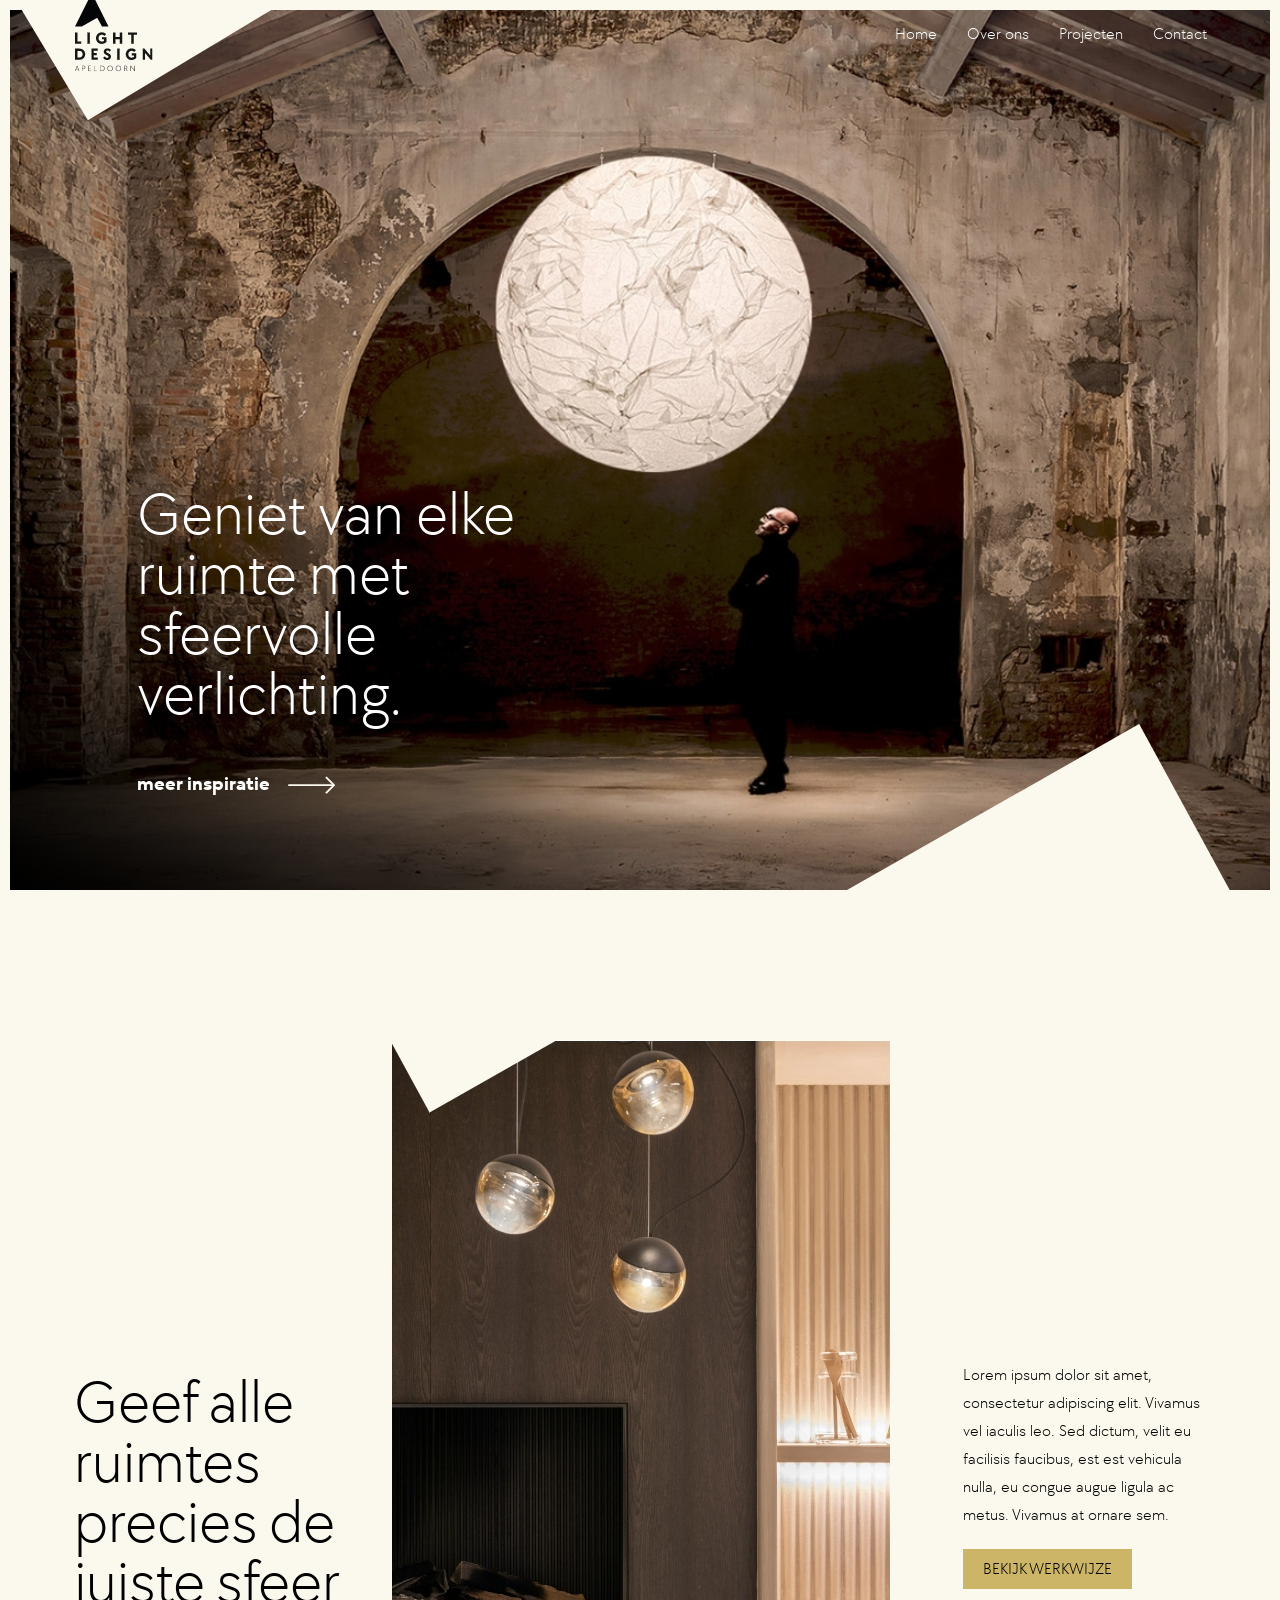
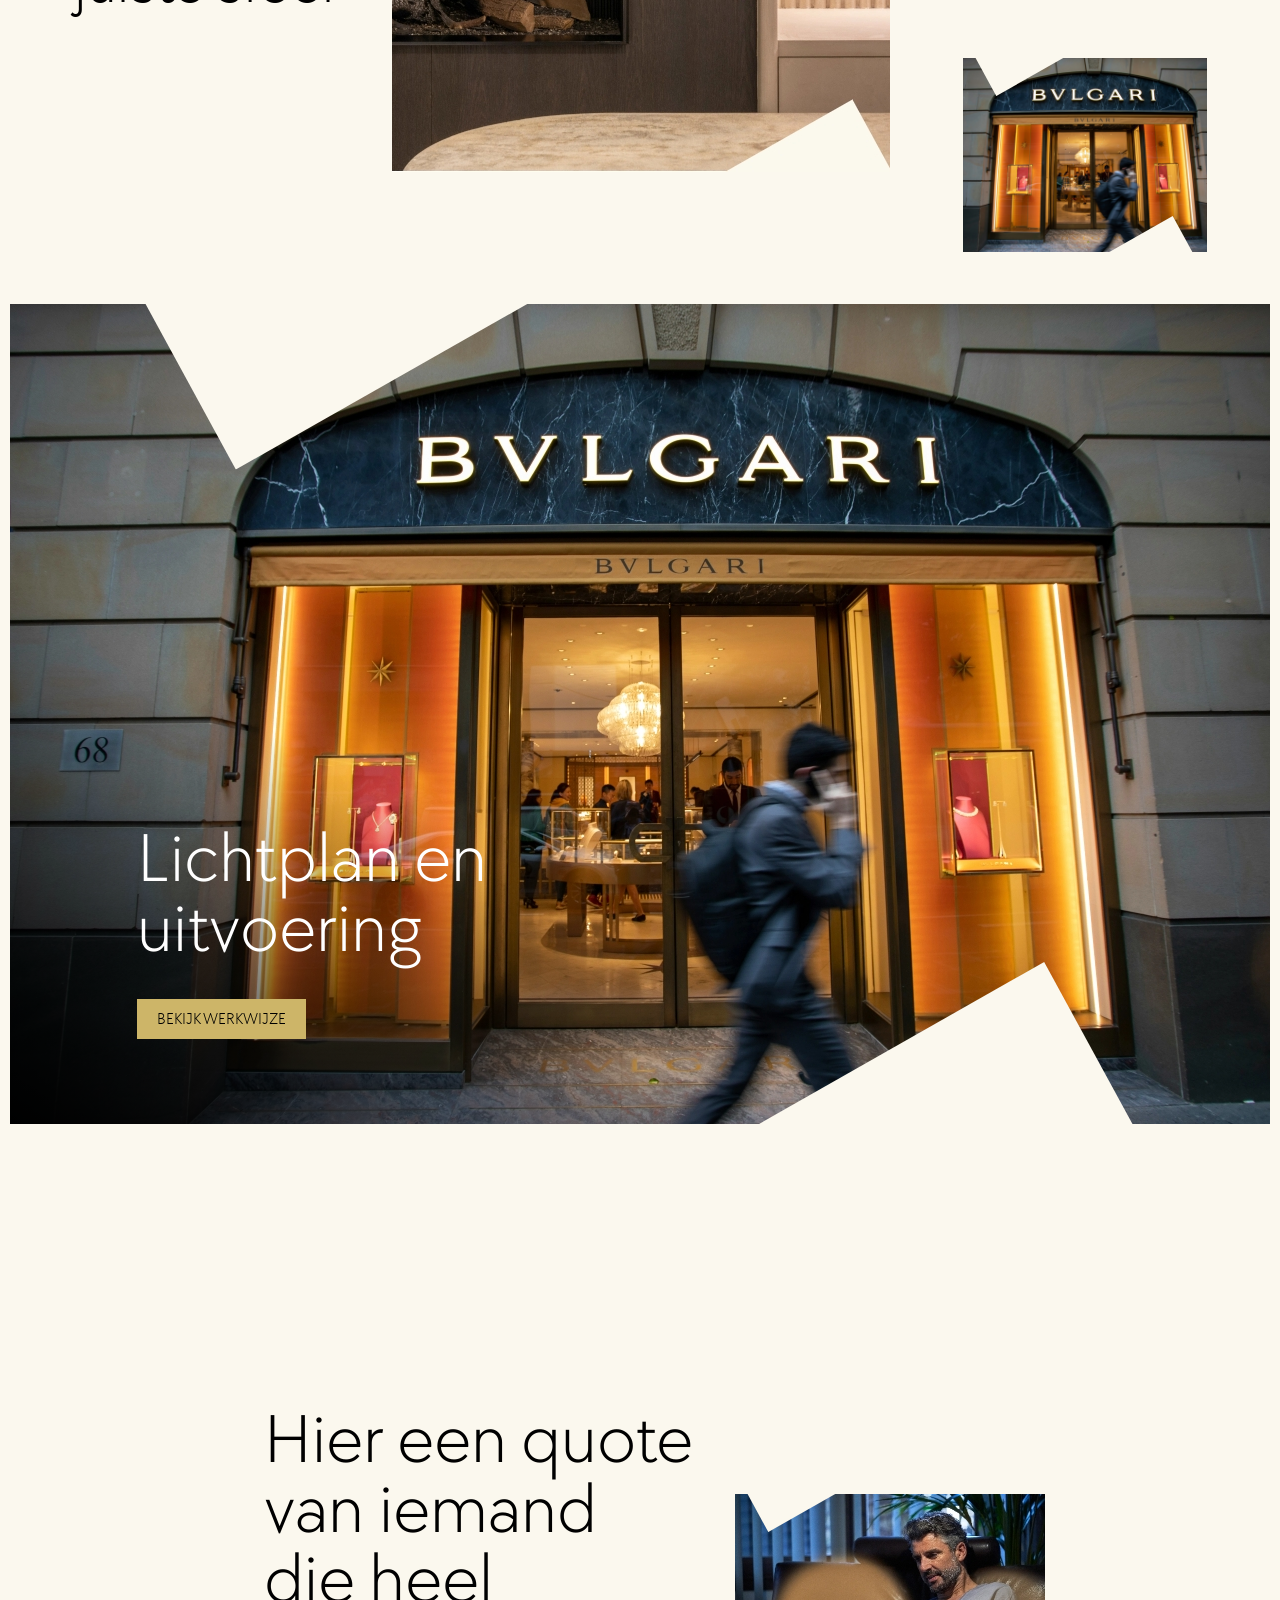
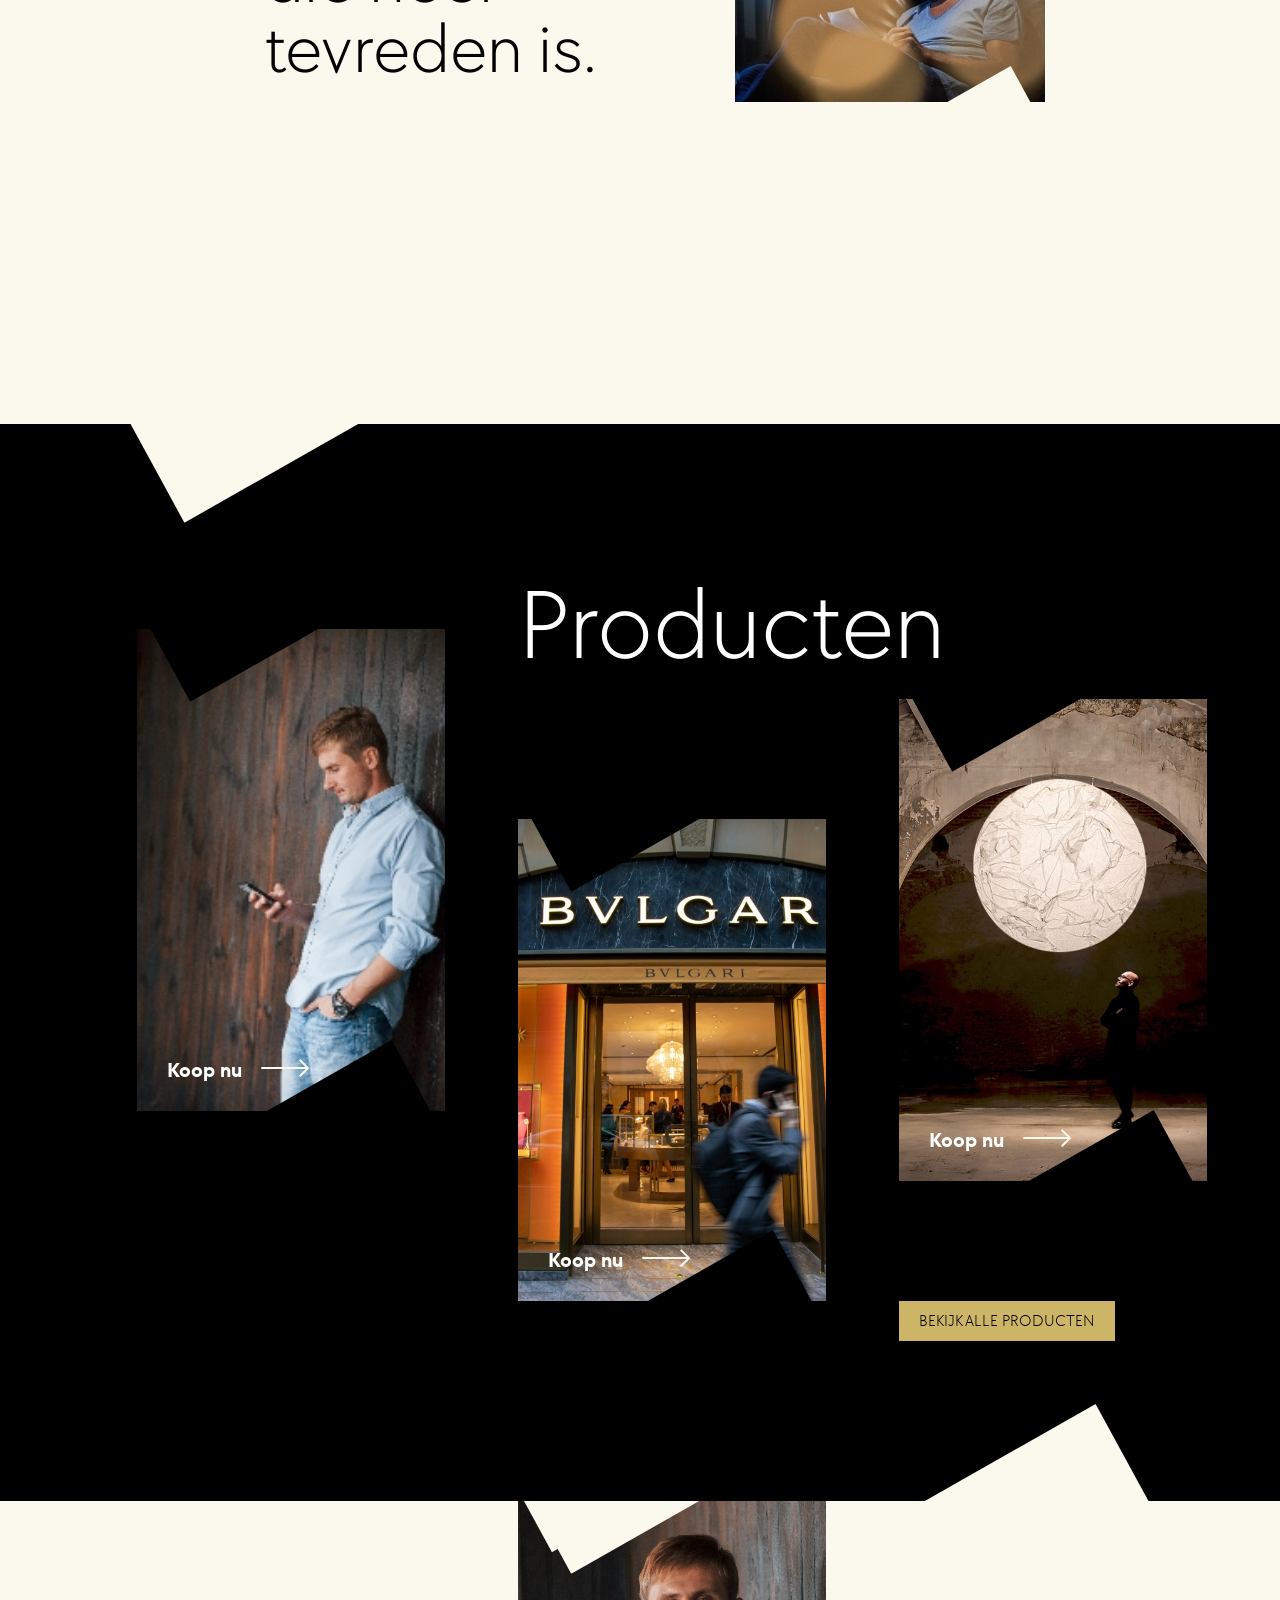
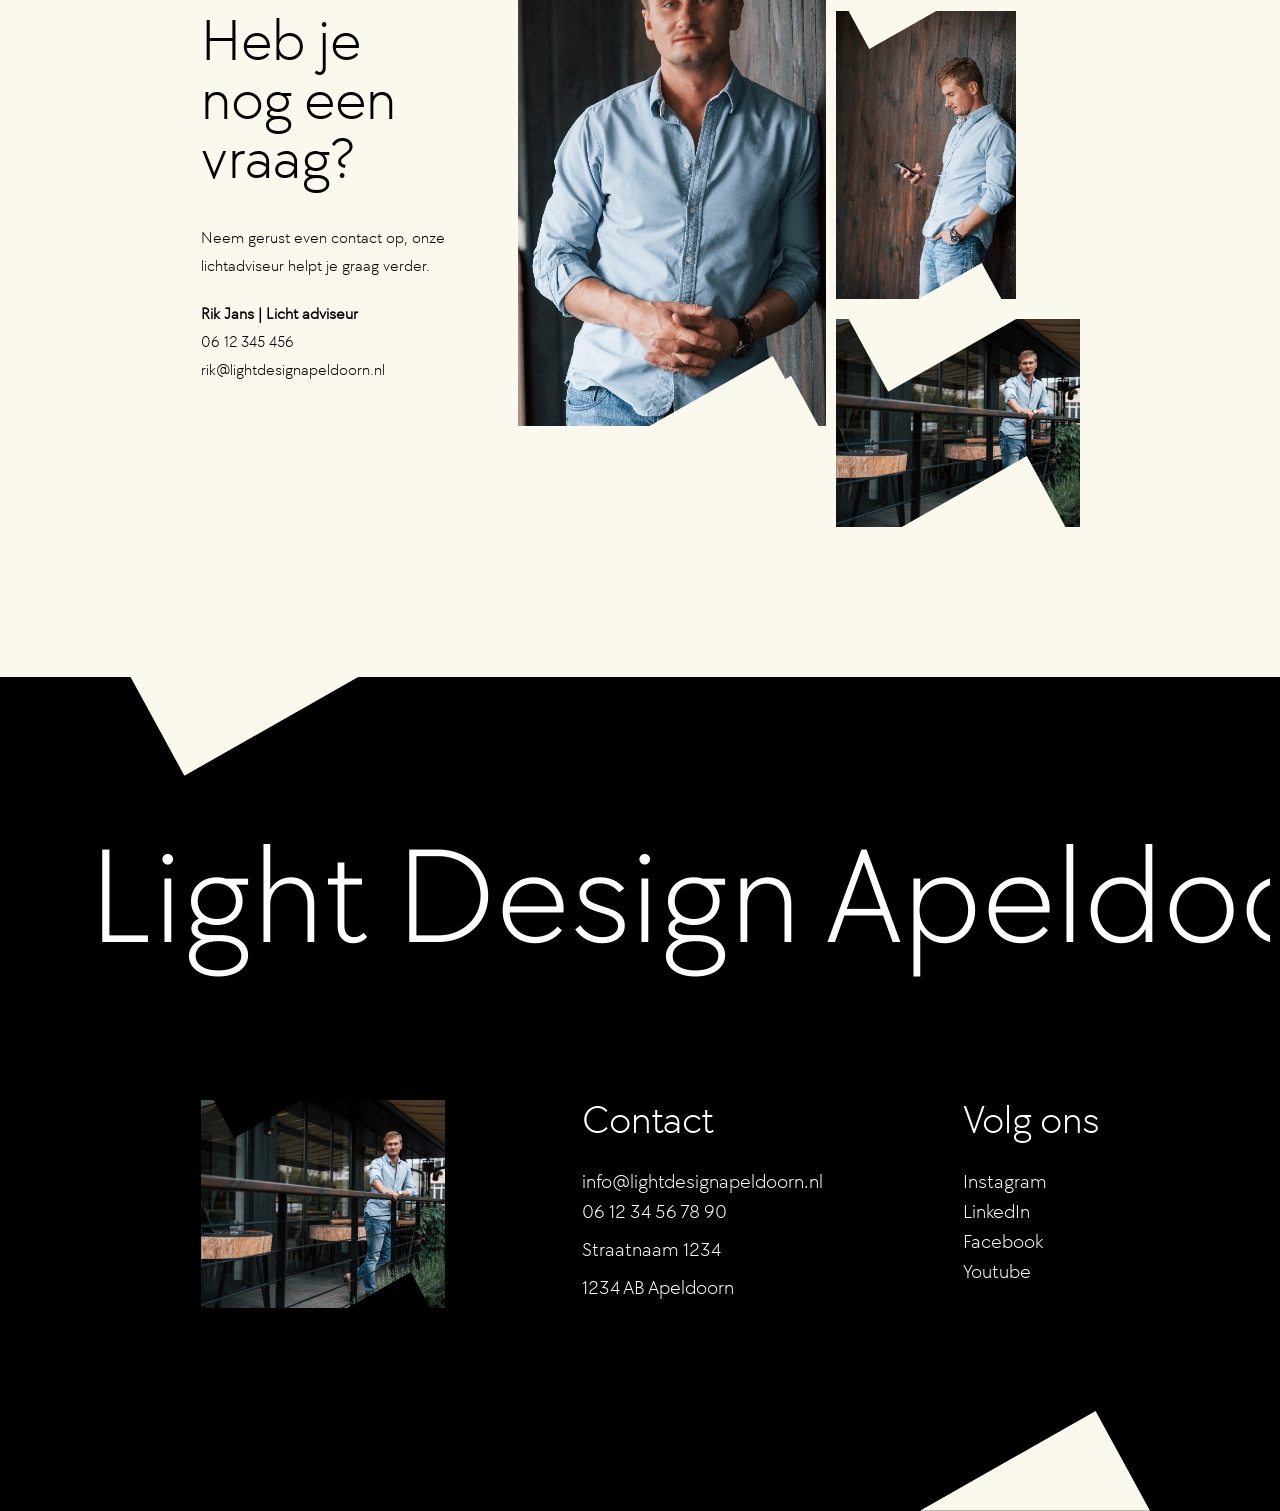
==== commit b4bb377a: "fix bug menu" ====
--- a/index.html
+++ b/index.html
@@ -11,7 +11,7 @@
     <header>
       <div class="wrapper">
         <a class="logo" href="index.html"><img src="images/logo.png" alt="image-logo"></a>
-        <nav class="main-menu">
+        <nav class="menu-large">
           <ul>
             <li><a href="index.html">Home</a></li>
             <li><a href="overview.html">Over ons</a></li>
--- a/style.css
+++ b/style.css
@@ -5,4 +5,4 @@
 Description: Custom developed theme.
 Text Domain: starter-theme
 Version: 1
-*/@font-face{font-family:"bold";src:url(/fonts/TTChocolatesTrialBold.ttf)}@font-face{font-family:"light";src:url(/fonts/TTChocolatesTrialLight.ttf)}html{line-height:1.75rem;font-size:1rem;font-weight:400;font-family:light,sans-serif;-webkit-font-smoothing:antialiased;-webkit-tap-highlight-color:rgba(0,0,0,0);-moz-osx-font-smoothing:grayscale;-webkit-text-size-adjust:100%;box-sizing:border-box;scroll-behavior:smooth}*{margin:0;padding:0}body{min-height:100vh;color:#000;background-color:#fbf8ee}#site-container{position:relative;overflow:hidden}#content-container>section:first-child{margin-top:50px}@media(min-width: 60rem){#content-container>section:first-child{margin-top:118px}}.cover-image{position:relative;width:100%}.cover-image>img{display:block;width:100%;height:100%;position:absolute;left:0;top:0;object-fit:cover}.wrapper{position:relative;width:calc(100% - 20px);max-width:86.875rem;margin:0 auto;display:grid;grid-template-columns:repeat(12, 1fr);grid-gap:50px 10px;gap:50px 10px}@media(min-width: 48rem){.wrapper{display:grid;grid-template-columns:repeat(20, 1fr);grid-gap:50px 10px;gap:50px 10px}}.with-margin{margin:2rem 0}@media(min-width: 48rem){.with-margin{margin:3rem 0}}@media(min-width: 60rem){.with-margin{margin:4rem 0}}@media(min-width: 90rem){.with-margin{margin:8rem 0}}.with-padding{padding:52px 0}@media(min-width: 48rem){.with-padding{padding:51px 0}}@media(min-width: 60rem){.with-padding{padding:5.75rem 0}}h1,h2,h3,h4{font-family:light,sans-serif;line-height:1;color:#000}h2,h3,h4{margin-bottom:0.625rem}h1{font-size:2.25rem;margin-bottom:1.5625rem;line-height:1;color:#fff;font-weight:300}@media(min-width: 60rem){h1{font-size:3.75rem;margin-bottom:2.25rem}}h2{font-size:2rem;line-height:1;font-weight:400;margin-bottom:1.5625rem}@media(min-width: 48rem){h2{font-size:2.5rem}}@media(min-width: 60rem){h2{font-size:3.75rem;margin-bottom:2.25rem}}h3{font-size:1.5rem;margin-bottom:0.9375rem}h4{font-size:1.375rem}b,strong{font-weight:700}em{font-style:italic}p{margin-bottom:20px}.text-container{padding:60px 0;grid-column-start:1;display:grid;grid-template-columns:repeat(12, 1fr);grid-gap:50px 10px;gap:50px 10px;grid-column-end:span 12}@media(min-width: 48rem){.text-container{grid-column-end:span 20;display:grid;grid-template-columns:repeat(20, 1fr);grid-gap:0rem 10px;gap:0rem 10px}}.text-container h1,.text-container h2,.text-container h3,.text-container h4,.text-container h5,.text-container h6{grid-column-start:2;grid-column-end:span 12}@media(min-width: 48rem){.text-container h1,.text-container h2,.text-container h3,.text-container h4,.text-container h5,.text-container h6{grid-column-start:3;grid-column-end:span 11}}.text-container p,.text-container ul,.text-container ol,.text-container blockquote,.text-container .embed-container,.text-container .wp-caption{line-height:1.5rem;max-width:100%;margin:0 0.3125rem 1.25rem 0;grid-column-start:2;grid-column-end:span 11}@media(min-width: 48rem){.text-container p,.text-container ul,.text-container ol,.text-container blockquote,.text-container .embed-container,.text-container .wp-caption{grid-column-start:3;grid-column-end:span 9}}@media(min-width: 60rem){.text-container p:last-child,.text-container ul:last-child,.text-container ol:last-child,.text-container blockquote:last-child,.text-container .embed-container:last-child,.text-container .wp-caption:last-child{margin-bottom:0}}.text-container ul,.text-container ol{position:relative;list-style:none}.text-container ul li:not(.gfield),.text-container ol li:not(.gfield){padding-left:1.25em}.text-container ul li:not(.gfield)::before,.text-container ol li:not(.gfield)::before{position:absolute;text-indent:-1.25em}.text-container ul li:not(.gfield)::before{content:"•"}.text-container ol{counter-reset:ol-counter}.text-container ol li{counter-increment:ol-counter}.text-container ol li::before{content:counter(ol-counter) "."}.text-container a:not(.btn):hover{color:#000}.text-container p:has(img){max-width:100%;position:relative;height:350px;margin:40px 0 60px 0;grid-column-start:2;grid-column-end:span 11}@media(min-width: 48rem){.text-container p:has(img){height:558px;grid-column-start:6;grid-column-end:span 13}}.text-container p:has(img)>img{width:100%;height:100%;object-fit:cover}.text-container p:has(img)::before{content:"";position:absolute;top:0;width:167.18px;left:10px;height:68px;background:url("images/shape-bottom.svg") no-repeat 0 0;z-index:3;transform:scale(-1)}.text-container p:has(img)::after{content:"";position:absolute;bottom:0;right:10px;width:167.18px;height:68px;background:url("images/shape-bottom.svg") no-repeat 0 0;z-index:5}.text-container blockquote{padding-left:1em;font-size:1.4em;line-height:1.2;border-left:.1rem solid currentColor}.text-container .body-text-btn{grid-column-start:2;grid-column-end:span 5}@media(min-width: 48rem){.text-container .body-text-btn{grid-column-start:3;grid-column-end:span 3}}.btn{transition:padding .3s ease-in-out;position:relative;font-family:bold,sans-serif;font-size:1rem;display:inline-block;background-color:#ba5d01;color:#fff;padding:0.75rem 1.25rem 0.75rem 1.25rem;text-decoration:none;line-height:1;overflow:hidden;z-index:1}.btn::before{position:absolute;content:"";top:50%;right:5px;width:35px;height:19px;transform:translate(-50%, -50%)}.btn{transition:all .2s ease-in-out}.btn-brown{font-family:light,sans-serif;background-color:#cdb568;color:#000;transition:all .2s ease-in-out;border:1px solid #cdb568;padding:0.6875rem 1.1875rem 0.6875rem 1.1875rem}.btn-brown:hover{background-color:rgba(0,0,0,0)}form{position:relative;max-width:43.75rem}form input[type=text]{background:#fff;height:3.75rem;padding:1.25rem 1.875rem;border-radius:1.875rem}form input[type=text]::-webkit-input-placeholder{color:rgba(0,0,0,.6);font-weight:400}form input[type=text]:-moz-placeholder{color:rgba(0,0,0,.6);font-weight:400}form input[type=text]::-moz-placeholder{color:rgba(0,0,0,.6);font-weight:400}form input[type=text]:-ms-input-placeholder{color:rgba(0,0,0,.6);font-weight:400}form input[type=submit]{position:absolute;top:0;right:0;background:#000;height:3.75rem;border-radius:1.875rem;color:#fff;font-weight:800;padding:0 1.875rem;text-transform:uppercase}form input[type=submit]:hover{cursor:pointer}header{position:fixed;top:25px;left:0;height:60px;z-index:100;width:100%}.main-menu{margin-top:20px}@media(min-width: 48rem){.main-menu{grid-column-start:10;grid-column-end:span 10;justify-self:end}}.main-menu ul{display:flex;gap:30px;align-items:center}.main-menu ul li{list-style:none}.main-menu ul li a{text-decoration:none;color:#fff;font-size:1rem}.logo{position:relative;display:inline-block;height:55px;width:60px;left:65px}.logo::before{content:"";position:absolute;top:-150px;left:-62px;width:400px;height:180px;z-index:-1;background-color:#fbf8ee;transform:rotate(-31deg)}.hero{overflow:hidden;position:relative;height:589px;margin:10px 10px 150px 10px}@media(min-width: 60rem){.hero{height:calc(100vh - 20px)}}.hero .wrapper{z-index:6;height:100%;align-items:end}@media(min-width: 48rem){.hero .wrapper{width:100%}}.hero .shape-bottom{bottom:-1px;position:absolute;right:25px;z-index:5;width:30vw;height:auto;max-width:414px}@media(min-width: 60rem){.hero .shape-bottom{right:40px}}.hero-image{position:absolute;height:100%;width:100%;z-index:3}.hero-image::before{content:"";position:absolute;top:0;left:0;width:100%;height:100%;z-index:4;background:#fff;background:linear-gradient(195deg, rgba(255, 255, 255, 0.0004376751) 50%, rgb(0, 0, 0) 100%)}@media(min-width: 60rem){.hero-image::before{background:linear-gradient(211deg, rgba(255, 255, 255, 0.0004376751) 65%, rgb(0, 0, 0) 100%)}}.hero-text{grid-column-start:2;grid-column-end:span 10;margin-bottom:38px}@media(min-width: 60rem){.hero-text{grid-column-start:3;grid-column-end:span 8;margin-bottom:76px}}.hero-text .arrow-right{position:relative;top:4px;right:0;padding-left:14px;width:35px;transition:right .3s ease-in-out}@media(min-width: 60rem){.hero-text .arrow-right{width:47px}}@media(min-width: 60rem){.hero-text .btn{padding-left:0;font-size:20px;background-color:rgba(0,0,0,0)}.hero-text .btn:hover .arrow-right{right:-20px;color:#ba5d01;z-index:-1}}.title-image{margin:92px 0px}.title-image .wrapper{align-items:end}.title-image .wrapper h2{font-size:46px;margin-bottom:40px;grid-column-start:2;grid-column-end:span 11}@media(min-width: 60rem){.title-image .wrapper h2{font-size:60px;margin-bottom:200px;grid-column-start:2;grid-column-end:span 5}}.title-image-image{height:440px;margin-left:1px;margin-bottom:40px;grid-column-start:3;grid-column-end:span 9}@media(min-width: 60rem){.title-image-image{height:732px;grid-column-start:7;grid-column-end:span 8}}.title-image-text-image{position:relative;bottom:-40px;grid-column-start:3;grid-column-end:span 9}@media(min-width: 60rem){.title-image-text-image{grid-column-start:16;grid-column-end:span 4}}.title-image-text-image-image{display:none}@media(min-width: 60rem){.title-image-text-image-image{position:relative;display:block;margin-top:60px;height:193.93px}.title-image-text-image-image .shape-top{top:-1px;position:absolute;left:25px;z-index:8;width:90px;height:auto;transform:scale(-1);max-width:414px}}@media(min-width: 60rem)and (min-width: 60rem){.title-image-text-image-image .shape-top{left:1vw}}@media(min-width: 60rem){.title-image-text-image-image .shape-bottom{bottom:-3px;position:absolute;right:25px;z-index:8;width:90px;height:auto;max-width:414px}}@media(min-width: 60rem)and (min-width: 60rem){.title-image-text-image-image .shape-bottom{right:1vw}}.overview-project{overflow:hidden;position:relative;height:589px;margin:10px 0px 150px 10px}@media(min-width: 60rem){.overview-project{margin:10px 10px 150px 10px;min-height:820px}}.overview-project .wrapper{width:100%;align-items:end;height:100%;z-index:4}.overview-project .shape-top{top:-1px;position:absolute;left:25px;z-index:8;width:30vw;height:auto;transform:scale(-1);max-width:414px}@media(min-width: 60rem){.overview-project .shape-top{left:135px}}.overview-project .shape-bottom{bottom:-5px;position:absolute;right:25px;z-index:8;width:30vw;height:auto;max-width:414px}@media(min-width: 60rem){.overview-project .shape-bottom{right:135px}}.overview-project-image{position:absolute;height:100%;width:100%;z-index:3}.overview-project-image::before{content:"";position:absolute;top:0;left:0;width:100%;height:100%;z-index:4;background:#fff;background:linear-gradient(195deg, rgba(255, 255, 255, 0.0004376751) 50%, rgb(0, 0, 0) 100%)}@media(min-width: 60rem){.overview-project-image::before{background:linear-gradient(211deg, rgba(255, 255, 255, 0.0004376751) 65%, rgb(0, 0, 0) 100%)}}.overview-project-text{grid-column-start:2;grid-column-end:span 10;margin-bottom:38px}@media(min-width: 60rem){.overview-project-text{grid-column-start:3;margin-bottom:76px}}.overview-project-text .arrow-right{position:relative;top:4px;right:0;padding-left:14px;width:35px;transition:right .3s ease-in-out}@media(min-width: 60rem){.overview-project-text .arrow-right{width:47px}}.overview-project-text h1{font-size:45px}@media(min-width: 60rem){.overview-project-text h1{font-size:70px}}.text-image{margin-bottom:150px;padding:130px 0}.text-image-background{position:relative;background-color:#000}.text-image-background .text-image-text h1{color:#fff}.text-image-background .text-image-image .shape-top path{fill:#000}.text-image-background .text-image-image .shape-bottom path{fill:#000}.text-image-background .shape-top{top:-1px;position:absolute;left:10px;z-index:8;width:118px;height:auto;transform:scale(-1)}@media(min-width: 60rem){.text-image-background .shape-top{width:230px;left:130px}}.text-image-background .shape-bottom{bottom:0px;position:absolute;right:10px;z-index:8;width:118px;height:auto}@media(min-width: 60rem){.text-image-background .shape-bottom{width:230px;right:130px}}.text-image-text{grid-column-start:2;grid-column-end:span 10}@media(min-width: 60rem){.text-image-text{grid-column-start:5;grid-column-end:span 7}}.text-image-text h1{color:#000;font-size:46px;margin-bottom:60px}@media(min-width: 60rem){.text-image-text h1{font-size:70px}}.text-image-image{position:relative;overflow:hidden;grid-column-start:3;grid-column-end:span 9;height:208px;max-width:310px}@media(min-width: 60rem){.text-image-image{grid-column-start:12;grid-column-end:span 6;margin:90px 0 0 26px}}.text-image-image .shape-top{top:-1px;position:absolute;left:25px;z-index:8;width:90px;height:auto;transform:scale(-1);max-width:414px}@media(min-width: 60rem){.text-image-image .shape-top{left:1vw}}.text-image-image .shape-bottom{bottom:-3px;position:absolute;right:25px;z-index:8;width:90px;height:auto;max-width:414px}@media(min-width: 60rem){.text-image-image .shape-bottom{right:1vw}}.overview-products{position:relative;background-color:#000;padding:100px 0}@media(min-width: 60rem){.overview-products{padding:150px 0}}.overview-products .wrapper h1{font-size:46px;grid-column-start:2}@media(min-width: 60rem){.overview-products .wrapper h1{font-size:70px;grid-column-start:9;grid-column-end:span 6;font-size:100px;margin-bottom:25px}}.overview-products .wrapper .btn-product{grid-column-start:2;grid-column-end:span 7}@media(min-width: 60rem){.overview-products .wrapper .btn-product{margin-top:-50px;grid-column-start:15;grid-column-end:span 5}}.overview-products .wrapper .btn-product .btn:hover{color:#cdb568}.overview-products .shape-top{top:-1px;position:absolute;left:10px;z-index:8;width:118px;height:auto;transform:scale(-1)}@media(min-width: 60rem){.overview-products .shape-top{width:230px;left:130px}}.overview-products .shape-bottom{bottom:-3px;position:absolute;right:10px;z-index:8;width:118px;height:auto}@media(min-width: 60rem){.overview-products .shape-bottom{width:230px;right:130px}}.overview-produc-item{height:482px;position:relative;overflow:hidden;grid-column-start:2;grid-column-end:span 10}@media(min-width: 48rem){.overview-produc-item{grid-column-end:span 9}.overview-produc-item:nth-child(3n+1){grid-column-start:2}.overview-produc-item:nth-child(3n+2){grid-column-start:12}}@media(min-width: 60rem){.overview-produc-item{grid-column-end:span 5}.overview-produc-item:nth-child(3n+1){grid-column-start:3;margin-top:-70px}.overview-produc-item:nth-child(3n+2){grid-column-start:9;margin-top:120px}.overview-produc-item:nth-child(3n+3){grid-column-start:15}}.overview-produc-item .shape-top{top:-1px;position:absolute;left:25px;z-index:8;width:170px;height:auto;transform:scale(-1);max-width:414px}.overview-produc-item .shape-top path{fill:#000}@media(min-width: 60rem){.overview-produc-item .shape-top{left:1vw}}.overview-produc-item .shape-bottom{bottom:-3px;position:absolute;right:25px;z-index:8;width:170px;height:auto;max-width:414px}.overview-produc-item .shape-bottom path{fill:#000}@media(min-width: 60rem){.overview-produc-item .shape-bottom{right:1vw}}.overview-product-item-image{position:absolute;top:0;left:0;width:100%;height:100%}.overview-product-item-text{position:absolute;width:100%;height:100%;display:flex;flex-direction:column;justify-content:end;z-index:4}.overview-product-item-text .btn{margin:30px;padding-left:0;padding-bottom:0;background-color:rgba(0,0,0,0)}.overview-product-item-text .btn span{display:inline-block;font-size:21px;padding-right:15px}.cta{margin-bottom:150px}.cta-content{grid-column-start:2;grid-column-end:span 8}@media(min-width: 60rem){.cta-content{margin-top:110px;grid-column-start:4;grid-column-end:span 4}}.cta-content h2{font-size:60px}@media(min-width: 60rem){.cta-content h2{font-size:59px}}.cta-content a{display:block;text-decoration:none;color:#000;transition:all .3s ease-in-out}.cta-content a:hover{color:#ba5d01}.cta-content h5{font-size:16px}.cta-image-big{overflow:hidden;height:350px;grid-column-start:2;grid-column-end:span 10}@media(min-width: 60rem){.cta-image-big{height:526px;grid-column-start:9;grid-column-end:span 5}}.cta-image-big .shape-top{top:-1px;position:absolute;left:25px;z-index:8;width:100px;height:auto;transform:scale(-1)}@media(min-width: 60rem){.cta-image-big .shape-top{left:1vw;width:170px}}.cta-image-big .shape-bottom{bottom:-3px;position:absolute;right:25px;z-index:8;width:100px;height:auto}@media(min-width: 60rem){.cta-image-big .shape-bottom{right:1vw;width:170px}}.cta-image-medium-small{display:none}@media(min-width: 60rem){.cta-image-medium-small{display:block;margin-top:110px;display:grid;grid-template-columns:repeat(4, 1fr);grid-gap:20px 10px;gap:20px 10px;grid-column-start:14;grid-column-end:span 4}}.cta-image-small{position:relative;overflow:hidden}@media(min-width: 60rem){.cta-image-small{height:288px;grid-column-start:1;grid-column-end:span 3}}.cta-image-small .shape-top{top:-1px;position:absolute;left:25px;z-index:8;width:90px;height:auto;transform:scale(-1)}@media(min-width: 60rem){.cta-image-small .shape-top{left:1vw}}.cta-image-small .shape-bottom{bottom:-3px;position:absolute;right:25px;z-index:8;width:90px;height:auto}@media(min-width: 60rem){.cta-image-small .shape-bottom{right:1vw}}.cta-image-medium{position:relative;overflow:hidden}@media(min-width: 60rem){.cta-image-medium{height:208px;grid-column-start:1;grid-column-end:span 4}}.cta-image-medium .shape-top{top:-1px;position:absolute;left:25px;z-index:8;width:170px;height:auto;transform:scale(-1);max-width:414px}@media(min-width: 60rem){.cta-image-medium .shape-top{left:1vw}}.cta-image-medium .shape-bottom{bottom:-3px;position:absolute;right:25px;z-index:8;width:170px;height:auto;max-width:414px}@media(min-width: 60rem){.cta-image-medium .shape-bottom{right:1vw}}.projectdetails{margin-bottom:150px}.projectdetails .wrapper{grid-template-rows:minmax(448px, 1fr)}.projectdetails-image-big{overflow:hidden;position:relative;height:730px;grid-column-start:1;grid-column-end:span 12}@media(min-width: 48rem){.projectdetails-image-big{grid-column-start:2;grid-column-end:span 8;grid-row-end:span 2}}.projectdetails-image-big .zoom-icon{position:absolute;width:32px;height:32px;z-index:10;bottom:5px;right:60px}@media(min-width: 60rem){.projectdetails-image-big .zoom-icon{right:3vw}}.projectdetails-image-big .shape-top{top:-1px;position:absolute;left:25px;z-index:8;width:170px;height:auto;transform:scale(-1);max-width:414px;right:25px}@media(min-width: 60rem){.projectdetails-image-big .shape-top{left:1vw}}.projectdetails-image-big .shape-bottom{bottom:-3px;position:absolute;right:25px;z-index:8;width:170px;height:auto;max-width:414px}@media(min-width: 60rem){.projectdetails-image-big .shape-bottom{right:1vw}}.start-11{grid-column-start:1}@media(min-width: 48rem){.start-11{grid-column-start:11}}.start-13{grid-column-start:1}@media(min-width: 48rem){.start-13{grid-column-start:13}}.projectdetails-image-medium{overflow:hidden;position:relative;height:445px;grid-column-end:span 12}@media(min-width: 48rem){.projectdetails-image-medium{grid-column-end:span 9}}.projectdetails-image-medium .zoom-icon{position:absolute;width:32px;height:32px;z-index:10;bottom:5px;right:60px}@media(min-width: 60rem){.projectdetails-image-medium .zoom-icon{right:3vw}}.projectdetails-image-medium .shape-top{top:-1px;position:absolute;left:25px;z-index:8;width:170px;height:auto;transform:scale(-1);max-width:414px}@media(min-width: 60rem){.projectdetails-image-medium .shape-top{left:1vw}}.projectdetails-image-medium .shape-bottom{bottom:-3px;position:absolute;right:25px;z-index:8;width:170px;height:auto;max-width:414px}@media(min-width: 60rem){.projectdetails-image-medium .shape-bottom{right:1vw}}.projectdetails-text{grid-column-end:span 9}.projectdetails-text-image{overflow:hidden;position:relative;grid-column-start:2;grid-column-end:span 4;grid-row-end:span 2;align-self:end}.projectdetails-text-image h2{margin-bottom:120px}.projectdetails-text-image-image{overflow:hidden;position:relative;height:250px}.projectdetails-text-image-image .zoom-icon{position:absolute;width:32px;height:32px;z-index:10;bottom:5px;right:60px}@media(min-width: 60rem){.projectdetails-text-image-image .zoom-icon{right:3vw}}.projectdetails-text-image-image .shape-top{top:-1px;position:absolute;left:25px;z-index:8;width:170px;height:auto;transform:scale(-1);max-width:414px}@media(min-width: 60rem){.projectdetails-text-image-image .shape-top{left:1vw}}.projectdetails-text-image-image .shape-bottom{bottom:-3px;position:absolute;right:25px;z-index:8;width:170px;height:auto;max-width:414px}@media(min-width: 60rem){.projectdetails-text-image-image .shape-bottom{right:1vw}}.contact{margin-bottom:150px}.contact-content{grid-column-start:2;grid-column-end:span 10}@media(min-width: 48rem){.contact-content{grid-column-start:3;grid-column-end:span 9}}.contact-sidebar{margin-top:30px;grid-column-start:2;grid-column-end:span 10}@media(min-width: 48rem){.contact-sidebar{grid-column-start:15;grid-column-end:span 4}}.contact-sidebar h3{margin-bottom:30px}@media(min-width: 48rem){.contact-sidebar h3{font-size:32px}}.contact-sidebar h5{font-size:15px}.contact-sidebar a{text-decoration:none;color:#000}.menu-is-open #content-container{position:fixed;width:100%;height:100vh;left:0;top:0}.header-menu-small{position:fixed;top:-100%;left:0;width:100%;transition:all .3s ease;z-index:8;opacity:0;min-height:100vh;background:#000}.header-menu-small .wrapper{padding-top:7.5rem}.header-menu-small .wrapper>ul{position:relative;width:100%;margin:0 auto}.header-menu-small .wrapper>ul ul.sub-menu li{margin-bottom:0}.header-menu-small .wrapper>ul ul.sub-menu li a{padding:0.625rem 1.25rem 1.25rem 1.875rem;font-size:1.25rem}.header-menu-small .wrapper>ul>li{margin-bottom:0.1875rem}.menu-is-open .header-menu-small{position:relative;top:0;opacity:1}.header-menu-small>ul{position:relative}.header-menu-small li{margin-bottom:0.1875rem}.header-menu-small a{font-family:bold,sans-serif;font-size:1.875rem;color:#fff;display:block;background:#181818;padding:1.25rem}.header-menu-large{display:none}@media(min-width: 60rem){.header-menu-large{display:flex;align-items:flex-start;padding-top:2.5rem}.header-menu-large li+li{margin-left:2rem}.header-menu-large li{position:relative}.header-menu-large li.current-menu-item:before{transition:all .4s ease-in-out;content:"";position:absolute;left:50%;top:-3.125rem;width:0.0625rem;height:1.875rem;background:#fff}.header-menu-large li.current-menu-item a{pointer-events:none}.header-menu-large li.menu-item-has-children:hover>ul{display:block}.fixed .header-menu-large li.current-menu-item:before{top:-2.5rem;background:#fff}.header-menu-large li a{font-family:bold,sans-serif;font-size:1.125rem;text-decoration:none;color:#fff}.header-menu-large li a:hover{text-decoration:underline}.fixed .header-menu-large li a{color:#fff}.fixed .header-menu-large{padding-top:1.25rem}.header-menu-large ul.sub-menu{display:none;position:absolute;top:2rem;left:0;background:#fff;min-width:9.375rem}.header-menu-large ul.sub-menu li{margin-left:0 !important;padding-bottom:0}.header-menu-large ul.sub-menu li a{color:#000;display:block;padding:0.75rem 0.625rem 0.5rem;font-size:1rem;border-radius:0;line-height:1.2}.header-menu-large ul.sub-menu li a:hover{background-color:rgba(0,0,0,.2);text-decoration:none}}.header-burger{position:absolute;top:1.875rem;transform:translateY(-50%);right:1.25rem;transition:transform .3s ease;transform-origin:center}@media(min-width: 60rem){.header-burger{display:none}}.menu-is-open .header-burger{transform:translateY(-50%) rotate(-90deg)}.header-burger-open{display:block;width:2.5rem;height:2.5rem}.menu-is-open .header-burger-open{display:none}.header-burger-close{display:none;width:2.5rem;height:2.5rem}.menu-is-open .header-burger-close{display:block}footer{position:relative;background-color:#000;padding:90px 0 150px 0}@media(min-width: 60rem){footer{padding:150px 0}}footer .shape-top{top:-1px;position:absolute;left:10px;z-index:8;width:118px;height:auto;transform:scale(-1)}@media(min-width: 60rem){footer .shape-top{width:230px;left:130px}}footer .shape-bottom{bottom:0px;position:absolute;right:10px;z-index:8;width:118px;height:auto}@media(min-width: 60rem){footer .shape-bottom{width:230px;right:130px}}footer .wrapper{display:grid;grid-template-columns:repeat(12, 1fr);grid-gap:0rem 10px;gap:0rem 10px;overflow:hidden}@media(min-width: 60rem){footer .wrapper{display:grid;grid-template-columns:repeat(20, 1fr);grid-gap:60px 10px;gap:60px 10px}}footer h1{position:relative;right:0px;font-size:11.2vw;margin-bottom:75px;text-wrap:nowrap;grid-column-start:2;grid-column-end:span 12}@media(min-width: 48rem){footer h1{font-size:10.8vw;right:-15px}}footer h3,footer p,footer a{color:#fff;text-decoration:none}footer h3{font-size:40px;font-weight:300;margin-bottom:27px}footer p{font-size:20px;margin-bottom:10px}footer a{font-size:20px}.footer-adress{margin-bottom:50px}.footer-content{grid-column-start:2;grid-column-end:span 11}@media(min-width: 60rem){.footer-content{grid-column-start:1;grid-column-end:span 20;display:grid;grid-template-columns:repeat(20, 1fr);grid-gap:0rem 10px;gap:0rem 10px}}.footer-image{position:relative;display:none;height:208px}@media(min-width: 60rem){.footer-image{display:block;grid-column-start:4;grid-column-end:span 4}}.footer-image .shape-top{top:-1px;position:absolute;left:25px;z-index:8;width:90px;height:auto;transform:scale(-1);max-width:414px}.footer-image .shape-top path{fill:#000}@media(min-width: 60rem){.footer-image .shape-top{left:1vw}}.footer-image .shape-bottom{bottom:-3px;position:absolute;right:25px;z-index:8;width:90px;height:auto;max-width:414px}.footer-image .shape-bottom path{fill:#000}@media(min-width: 60rem){.footer-image .shape-bottom{right:1vw}}@media(min-width: 60rem){.footer-adress{grid-column-start:10;grid-column-end:span 4}}@media(min-width: 60rem){.footer-social{grid-column-start:16;grid-column-end:span 3}}/*# sourceMappingURL=style.css.map */
+*/@font-face{font-family:"bold";src:url(/fonts/TTChocolatesTrialBold.ttf)}@font-face{font-family:"light";src:url(/fonts/TTChocolatesTrialLight.ttf)}html{line-height:1.75rem;font-size:1rem;font-weight:400;font-family:light,sans-serif;-webkit-font-smoothing:antialiased;-webkit-tap-highlight-color:rgba(0,0,0,0);-moz-osx-font-smoothing:grayscale;-webkit-text-size-adjust:100%;box-sizing:border-box;scroll-behavior:smooth}*{margin:0;padding:0}body{min-height:100vh;color:#000;background-color:#fbf8ee}#site-container{position:relative;overflow:hidden}#content-container>section:first-child{margin-top:50px}@media(min-width: 60rem){#content-container>section:first-child{margin-top:118px}}.cover-image{position:relative;width:100%}.cover-image>img{display:block;width:100%;height:100%;position:absolute;left:0;top:0;object-fit:cover}.wrapper{position:relative;width:calc(100% - 20px);max-width:86.875rem;margin:0 auto;display:grid;grid-template-columns:repeat(12, 1fr);grid-gap:50px 10px;gap:50px 10px}@media(min-width: 48rem){.wrapper{display:grid;grid-template-columns:repeat(20, 1fr);grid-gap:50px 10px;gap:50px 10px}}.with-margin{margin:2rem 0}@media(min-width: 48rem){.with-margin{margin:3rem 0}}@media(min-width: 60rem){.with-margin{margin:4rem 0}}@media(min-width: 90rem){.with-margin{margin:8rem 0}}.with-padding{padding:52px 0}@media(min-width: 48rem){.with-padding{padding:51px 0}}@media(min-width: 60rem){.with-padding{padding:5.75rem 0}}h1,h2,h3,h4{font-family:light,sans-serif;line-height:1;color:#000}h2,h3,h4{margin-bottom:0.625rem}h1{font-size:2.25rem;margin-bottom:1.5625rem;line-height:1;color:#fff;font-weight:300}@media(min-width: 60rem){h1{font-size:3.75rem;margin-bottom:2.25rem}}h2{font-size:2rem;line-height:1;font-weight:400;margin-bottom:1.5625rem}@media(min-width: 48rem){h2{font-size:2.5rem}}@media(min-width: 60rem){h2{font-size:3.75rem;margin-bottom:2.25rem}}h3{font-size:1.5rem;margin-bottom:0.9375rem}h4{font-size:1.375rem}b,strong{font-weight:700}em{font-style:italic}p{margin-bottom:20px}.text-container{padding:60px 0;grid-column-start:1;display:grid;grid-template-columns:repeat(12, 1fr);grid-gap:50px 10px;gap:50px 10px;grid-column-end:span 12}@media(min-width: 48rem){.text-container{grid-column-end:span 20;display:grid;grid-template-columns:repeat(20, 1fr);grid-gap:0rem 10px;gap:0rem 10px}}.text-container h1,.text-container h2,.text-container h3,.text-container h4,.text-container h5,.text-container h6{grid-column-start:2;grid-column-end:span 12}@media(min-width: 48rem){.text-container h1,.text-container h2,.text-container h3,.text-container h4,.text-container h5,.text-container h6{grid-column-start:3;grid-column-end:span 11}}.text-container p,.text-container ul,.text-container ol,.text-container blockquote,.text-container .embed-container,.text-container .wp-caption{line-height:1.5rem;max-width:100%;margin:0 0.3125rem 1.25rem 0;grid-column-start:2;grid-column-end:span 11}@media(min-width: 48rem){.text-container p,.text-container ul,.text-container ol,.text-container blockquote,.text-container .embed-container,.text-container .wp-caption{grid-column-start:3;grid-column-end:span 9}}@media(min-width: 60rem){.text-container p:last-child,.text-container ul:last-child,.text-container ol:last-child,.text-container blockquote:last-child,.text-container .embed-container:last-child,.text-container .wp-caption:last-child{margin-bottom:0}}.text-container ul,.text-container ol{position:relative;list-style:none}.text-container ul li:not(.gfield),.text-container ol li:not(.gfield){padding-left:1.25em}.text-container ul li:not(.gfield)::before,.text-container ol li:not(.gfield)::before{position:absolute;text-indent:-1.25em}.text-container ul li:not(.gfield)::before{content:"•"}.text-container ol{counter-reset:ol-counter}.text-container ol li{counter-increment:ol-counter}.text-container ol li::before{content:counter(ol-counter) "."}.text-container a:not(.btn):hover{color:#000}.text-container p:has(img){max-width:100%;position:relative;height:350px;margin:40px 0 60px 0;grid-column-start:2;grid-column-end:span 11}@media(min-width: 48rem){.text-container p:has(img){height:558px;grid-column-start:6;grid-column-end:span 13}}.text-container p:has(img)>img{width:100%;height:100%;object-fit:cover}.text-container p:has(img)::before{content:"";position:absolute;top:0;width:167.18px;left:10px;height:68px;background:url("images/shape-bottom.svg") no-repeat 0 0;z-index:3;transform:scale(-1)}.text-container p:has(img)::after{content:"";position:absolute;bottom:0;right:10px;width:167.18px;height:68px;background:url("images/shape-bottom.svg") no-repeat 0 0;z-index:5}.text-container blockquote{padding-left:1em;font-size:1.4em;line-height:1.2;border-left:.1rem solid currentColor}.text-container .body-text-btn{grid-column-start:2;grid-column-end:span 5}@media(min-width: 48rem){.text-container .body-text-btn{grid-column-start:3;grid-column-end:span 3}}.btn{transition:padding .3s ease-in-out;position:relative;font-family:bold,sans-serif;font-size:1rem;display:inline-block;background-color:#ba5d01;color:#fff;padding:0.75rem 1.25rem 0.75rem 1.25rem;text-decoration:none;line-height:1;overflow:hidden;z-index:1}.btn::before{position:absolute;content:"";top:50%;right:5px;width:35px;height:19px;transform:translate(-50%, -50%)}.btn{transition:all .2s ease-in-out}.btn-brown{font-family:light,sans-serif;background-color:#cdb568;color:#000;transition:all .2s ease-in-out;border:1px solid #cdb568;padding:0.6875rem 1.1875rem 0.6875rem 1.1875rem}.btn-brown:hover{background-color:rgba(0,0,0,0)}form{position:relative;max-width:43.75rem}form input[type=text]{background:#fff;height:3.75rem;padding:1.25rem 1.875rem;border-radius:1.875rem}form input[type=text]::-webkit-input-placeholder{color:rgba(0,0,0,.6);font-weight:400}form input[type=text]:-moz-placeholder{color:rgba(0,0,0,.6);font-weight:400}form input[type=text]::-moz-placeholder{color:rgba(0,0,0,.6);font-weight:400}form input[type=text]:-ms-input-placeholder{color:rgba(0,0,0,.6);font-weight:400}form input[type=submit]{position:absolute;top:0;right:0;background:#000;height:3.75rem;border-radius:1.875rem;color:#fff;font-weight:800;padding:0 1.875rem;text-transform:uppercase}form input[type=submit]:hover{cursor:pointer}header{position:fixed;top:0;left:0;height:80px;z-index:100;width:100%;transition:all .3s ease-in-out}header.fixed{background-color:#fbf8ee;box-shadow:0 2px 4px rgba(0,0,0,.1)}header.fixed .menu-large{transition:all .3s ease-in-out;margin-top:30px}header.fixed .menu-large ul li a{color:#000}.menu-large{display:none;margin-top:20px}@media(min-width: 48rem){.menu-large{display:block;grid-column-start:10;grid-column-end:span 10;justify-self:end}}@media(min-width: 48rem){.menu-large ul{display:flex;gap:30px;align-items:center}.menu-large ul li{list-style:none}.menu-large ul li a{text-decoration:none;color:#fff;font-size:1rem}}.logo{position:relative;display:inline-block;height:55px;width:60px;left:65px}.logo::before{content:"";position:absolute;top:-150px;left:-62px;width:400px;height:180px;z-index:-1;background-color:#fbf8ee;transform:rotate(-31deg)}.hero{overflow:hidden;position:relative;height:589px;margin:10px 10px 150px 10px}@media(min-width: 60rem){.hero{height:calc(100vh - 20px)}}.hero .wrapper{z-index:6;height:100%;align-items:end}@media(min-width: 48rem){.hero .wrapper{width:100%}}.hero .shape-bottom{bottom:-1px;position:absolute;right:25px;z-index:5;width:30vw;height:auto;max-width:414px}@media(min-width: 60rem){.hero .shape-bottom{right:40px}}.hero-image{position:absolute;height:100%;width:100%;z-index:3}.hero-image::before{content:"";position:absolute;top:0;left:0;width:100%;height:100%;z-index:4;background:#fff;background:linear-gradient(195deg, rgba(255, 255, 255, 0.0004376751) 50%, rgb(0, 0, 0) 100%)}@media(min-width: 60rem){.hero-image::before{background:linear-gradient(211deg, rgba(255, 255, 255, 0.0004376751) 65%, rgb(0, 0, 0) 100%)}}.hero-text{grid-column-start:2;grid-column-end:span 10;margin-bottom:38px}@media(min-width: 60rem){.hero-text{grid-column-start:3;grid-column-end:span 8;margin-bottom:76px}}.hero-text .arrow-right{position:relative;top:4px;right:0;padding-left:14px;width:35px;transition:right .3s ease-in-out}@media(min-width: 60rem){.hero-text .arrow-right{width:47px}}@media(min-width: 60rem){.hero-text .btn{padding-left:0;font-size:20px;background-color:rgba(0,0,0,0)}.hero-text .btn:hover .arrow-right{right:-20px;color:#ba5d01;z-index:-1}}.title-image{margin:92px 0px}.title-image .wrapper{align-items:end}.title-image .wrapper h2{font-size:46px;margin-bottom:40px;grid-column-start:2;grid-column-end:span 11}@media(min-width: 60rem){.title-image .wrapper h2{font-size:60px;margin-bottom:200px;grid-column-start:2;grid-column-end:span 5}}.title-image-image{height:440px;margin-left:1px;margin-bottom:40px;grid-column-start:3;grid-column-end:span 9}@media(min-width: 60rem){.title-image-image{height:732px;grid-column-start:7;grid-column-end:span 8}}.title-image-text-image{position:relative;bottom:-40px;grid-column-start:3;grid-column-end:span 9}@media(min-width: 60rem){.title-image-text-image{grid-column-start:16;grid-column-end:span 4}}.title-image-text-image-image{display:none}@media(min-width: 60rem){.title-image-text-image-image{position:relative;display:block;margin-top:60px;height:193.93px}.title-image-text-image-image .shape-top{top:-1px;position:absolute;left:25px;z-index:8;width:90px;height:auto;transform:scale(-1);max-width:414px}}@media(min-width: 60rem)and (min-width: 60rem){.title-image-text-image-image .shape-top{left:1vw}}@media(min-width: 60rem){.title-image-text-image-image .shape-bottom{bottom:-3px;position:absolute;right:25px;z-index:8;width:90px;height:auto;max-width:414px}}@media(min-width: 60rem)and (min-width: 60rem){.title-image-text-image-image .shape-bottom{right:1vw}}.overview-project{overflow:hidden;position:relative;height:589px;margin:10px 0px 150px 10px}@media(min-width: 60rem){.overview-project{margin:10px 10px 150px 10px;min-height:820px}}.overview-project .wrapper{width:100%;align-items:end;height:100%;z-index:4}.overview-project .shape-top{top:-1px;position:absolute;left:25px;z-index:8;width:30vw;height:auto;transform:scale(-1);max-width:414px}@media(min-width: 60rem){.overview-project .shape-top{left:135px}}.overview-project .shape-bottom{bottom:-5px;position:absolute;right:25px;z-index:8;width:30vw;height:auto;max-width:414px}@media(min-width: 60rem){.overview-project .shape-bottom{right:135px}}.overview-project-image{position:absolute;height:100%;width:100%;z-index:3}.overview-project-image::before{content:"";position:absolute;top:0;left:0;width:100%;height:100%;z-index:4;background:#fff;background:linear-gradient(195deg, rgba(255, 255, 255, 0.0004376751) 50%, rgb(0, 0, 0) 100%)}@media(min-width: 60rem){.overview-project-image::before{background:linear-gradient(211deg, rgba(255, 255, 255, 0.0004376751) 65%, rgb(0, 0, 0) 100%)}}.overview-project-text{grid-column-start:2;grid-column-end:span 10;margin-bottom:38px}@media(min-width: 60rem){.overview-project-text{grid-column-start:3;margin-bottom:76px}}.overview-project-text .arrow-right{position:relative;top:4px;right:0;padding-left:14px;width:35px;transition:right .3s ease-in-out}@media(min-width: 60rem){.overview-project-text .arrow-right{width:47px}}.overview-project-text h1{font-size:45px}@media(min-width: 60rem){.overview-project-text h1{font-size:70px}}.text-image{margin-bottom:150px;padding:130px 0}.text-image-background{position:relative;background-color:#000}.text-image-background .text-image-text h1{color:#fff}.text-image-background .text-image-image .shape-top path{fill:#000}.text-image-background .text-image-image .shape-bottom path{fill:#000}.text-image-background .shape-top{top:-1px;position:absolute;left:10px;z-index:8;width:118px;height:auto;transform:scale(-1)}@media(min-width: 60rem){.text-image-background .shape-top{width:230px;left:130px}}.text-image-background .shape-bottom{bottom:0px;position:absolute;right:10px;z-index:8;width:118px;height:auto}@media(min-width: 60rem){.text-image-background .shape-bottom{width:230px;right:130px}}.text-image-text{grid-column-start:2;grid-column-end:span 10}@media(min-width: 60rem){.text-image-text{grid-column-start:5;grid-column-end:span 7}}.text-image-text h1{color:#000;font-size:46px;margin-bottom:60px}@media(min-width: 60rem){.text-image-text h1{font-size:70px}}.text-image-image{position:relative;overflow:hidden;grid-column-start:3;grid-column-end:span 9;height:208px;max-width:310px}@media(min-width: 60rem){.text-image-image{grid-column-start:12;grid-column-end:span 6;margin:90px 0 0 26px}}.text-image-image .shape-top{top:-1px;position:absolute;left:25px;z-index:8;width:90px;height:auto;transform:scale(-1);max-width:414px}@media(min-width: 60rem){.text-image-image .shape-top{left:1vw}}.text-image-image .shape-bottom{bottom:-3px;position:absolute;right:25px;z-index:8;width:90px;height:auto;max-width:414px}@media(min-width: 60rem){.text-image-image .shape-bottom{right:1vw}}.overview-products{position:relative;background-color:#000;padding:100px 0}@media(min-width: 60rem){.overview-products{padding:150px 0}}.overview-products .wrapper h1{font-size:46px;grid-column-start:2}@media(min-width: 60rem){.overview-products .wrapper h1{font-size:70px;grid-column-start:9;grid-column-end:span 6;font-size:100px;margin-bottom:25px}}.overview-products .wrapper .btn-product{grid-column-start:2;grid-column-end:span 7}@media(min-width: 60rem){.overview-products .wrapper .btn-product{margin-top:-50px;grid-column-start:15;grid-column-end:span 5}}.overview-products .wrapper .btn-product .btn:hover{color:#cdb568}.overview-products .shape-top{top:-1px;position:absolute;left:10px;z-index:8;width:118px;height:auto;transform:scale(-1)}@media(min-width: 60rem){.overview-products .shape-top{width:230px;left:130px}}.overview-products .shape-bottom{bottom:-3px;position:absolute;right:10px;z-index:8;width:118px;height:auto}@media(min-width: 60rem){.overview-products .shape-bottom{width:230px;right:130px}}.overview-produc-item{height:482px;position:relative;overflow:hidden;grid-column-start:2;grid-column-end:span 10}@media(min-width: 48rem){.overview-produc-item{grid-column-end:span 9}.overview-produc-item:nth-child(3n+1){grid-column-start:2}.overview-produc-item:nth-child(3n+2){grid-column-start:12}}@media(min-width: 60rem){.overview-produc-item{grid-column-end:span 5}.overview-produc-item:nth-child(3n+1){grid-column-start:3;margin-top:-70px}.overview-produc-item:nth-child(3n+2){grid-column-start:9;margin-top:120px}.overview-produc-item:nth-child(3n+3){grid-column-start:15}}.overview-produc-item .shape-top{top:-1px;position:absolute;left:25px;z-index:8;width:170px;height:auto;transform:scale(-1);max-width:414px}.overview-produc-item .shape-top path{fill:#000}@media(min-width: 60rem){.overview-produc-item .shape-top{left:1vw}}.overview-produc-item .shape-bottom{bottom:-3px;position:absolute;right:25px;z-index:8;width:170px;height:auto;max-width:414px}.overview-produc-item .shape-bottom path{fill:#000}@media(min-width: 60rem){.overview-produc-item .shape-bottom{right:1vw}}.overview-product-item-image{position:absolute;top:0;left:0;width:100%;height:100%}.overview-product-item-text{position:absolute;width:100%;height:100%;display:flex;flex-direction:column;justify-content:end;z-index:4}.overview-product-item-text .btn{margin:30px;padding-left:0;padding-bottom:0;background-color:rgba(0,0,0,0)}.overview-product-item-text .btn span{display:inline-block;font-size:21px;padding-right:15px}.cta{margin-bottom:150px}.cta-content{grid-column-start:2;grid-column-end:span 8}@media(min-width: 60rem){.cta-content{margin-top:110px;grid-column-start:4;grid-column-end:span 4}}.cta-content h2{font-size:60px}@media(min-width: 60rem){.cta-content h2{font-size:59px}}.cta-content a{display:block;text-decoration:none;color:#000;transition:all .3s ease-in-out}.cta-content a:hover{color:#ba5d01}.cta-content h5{font-size:16px}.cta-image-big{overflow:hidden;height:350px;grid-column-start:2;grid-column-end:span 10}@media(min-width: 60rem){.cta-image-big{height:526px;grid-column-start:9;grid-column-end:span 5}}.cta-image-big .shape-top{top:-1px;position:absolute;left:25px;z-index:8;width:100px;height:auto;transform:scale(-1)}@media(min-width: 60rem){.cta-image-big .shape-top{left:1vw;width:170px}}.cta-image-big .shape-bottom{bottom:-3px;position:absolute;right:25px;z-index:8;width:100px;height:auto}@media(min-width: 60rem){.cta-image-big .shape-bottom{right:1vw;width:170px}}.cta-image-medium-small{display:none}@media(min-width: 60rem){.cta-image-medium-small{display:block;margin-top:110px;display:grid;grid-template-columns:repeat(4, 1fr);grid-gap:20px 10px;gap:20px 10px;grid-column-start:14;grid-column-end:span 4}}.cta-image-small{position:relative;overflow:hidden}@media(min-width: 60rem){.cta-image-small{height:288px;grid-column-start:1;grid-column-end:span 3}}.cta-image-small .shape-top{top:-1px;position:absolute;left:25px;z-index:8;width:90px;height:auto;transform:scale(-1)}@media(min-width: 60rem){.cta-image-small .shape-top{left:1vw}}.cta-image-small .shape-bottom{bottom:-3px;position:absolute;right:25px;z-index:8;width:90px;height:auto}@media(min-width: 60rem){.cta-image-small .shape-bottom{right:1vw}}.cta-image-medium{position:relative;overflow:hidden}@media(min-width: 60rem){.cta-image-medium{height:208px;grid-column-start:1;grid-column-end:span 4}}.cta-image-medium .shape-top{top:-1px;position:absolute;left:25px;z-index:8;width:170px;height:auto;transform:scale(-1);max-width:414px}@media(min-width: 60rem){.cta-image-medium .shape-top{left:1vw}}.cta-image-medium .shape-bottom{bottom:-3px;position:absolute;right:25px;z-index:8;width:170px;height:auto;max-width:414px}@media(min-width: 60rem){.cta-image-medium .shape-bottom{right:1vw}}.projectdetails{margin-bottom:150px}.projectdetails .wrapper{grid-template-rows:minmax(448px, 1fr)}.projectdetails-image-big{overflow:hidden;position:relative;height:730px;grid-column-start:1;grid-column-end:span 12}@media(min-width: 48rem){.projectdetails-image-big{grid-column-start:2;grid-column-end:span 8;grid-row-end:span 2}}.projectdetails-image-big .zoom-icon{position:absolute;width:32px;height:32px;z-index:10;bottom:5px;right:60px}@media(min-width: 60rem){.projectdetails-image-big .zoom-icon{right:3vw}}.projectdetails-image-big .shape-top{top:-1px;position:absolute;left:25px;z-index:8;width:170px;height:auto;transform:scale(-1);max-width:414px;right:25px}@media(min-width: 60rem){.projectdetails-image-big .shape-top{left:1vw}}.projectdetails-image-big .shape-bottom{bottom:-3px;position:absolute;right:25px;z-index:8;width:170px;height:auto;max-width:414px}@media(min-width: 60rem){.projectdetails-image-big .shape-bottom{right:1vw}}.start-11{grid-column-start:1}@media(min-width: 48rem){.start-11{grid-column-start:11}}.start-13{grid-column-start:1}@media(min-width: 48rem){.start-13{grid-column-start:13}}.projectdetails-image-medium{overflow:hidden;position:relative;height:445px;grid-column-end:span 12}@media(min-width: 48rem){.projectdetails-image-medium{grid-column-end:span 9}}.projectdetails-image-medium .zoom-icon{position:absolute;width:32px;height:32px;z-index:10;bottom:5px;right:60px}@media(min-width: 60rem){.projectdetails-image-medium .zoom-icon{right:3vw}}.projectdetails-image-medium .shape-top{top:-1px;position:absolute;left:25px;z-index:8;width:170px;height:auto;transform:scale(-1);max-width:414px}@media(min-width: 60rem){.projectdetails-image-medium .shape-top{left:1vw}}.projectdetails-image-medium .shape-bottom{bottom:-3px;position:absolute;right:25px;z-index:8;width:170px;height:auto;max-width:414px}@media(min-width: 60rem){.projectdetails-image-medium .shape-bottom{right:1vw}}.projectdetails-text{grid-column-end:span 9}.projectdetails-text-image{overflow:hidden;position:relative;grid-column-start:2;grid-column-end:span 4;grid-row-end:span 2;align-self:end}.projectdetails-text-image h2{margin-bottom:120px}.projectdetails-text-image-image{overflow:hidden;position:relative;height:250px}.projectdetails-text-image-image .zoom-icon{position:absolute;width:32px;height:32px;z-index:10;bottom:5px;right:60px}@media(min-width: 60rem){.projectdetails-text-image-image .zoom-icon{right:3vw}}.projectdetails-text-image-image .shape-top{top:-1px;position:absolute;left:25px;z-index:8;width:170px;height:auto;transform:scale(-1);max-width:414px}@media(min-width: 60rem){.projectdetails-text-image-image .shape-top{left:1vw}}.projectdetails-text-image-image .shape-bottom{bottom:-3px;position:absolute;right:25px;z-index:8;width:170px;height:auto;max-width:414px}@media(min-width: 60rem){.projectdetails-text-image-image .shape-bottom{right:1vw}}.contact{margin-bottom:150px}.contact-content{grid-column-start:2;grid-column-end:span 10}@media(min-width: 48rem){.contact-content{grid-column-start:3;grid-column-end:span 9}}.contact-sidebar{margin-top:30px;grid-column-start:2;grid-column-end:span 10}@media(min-width: 48rem){.contact-sidebar{grid-column-start:15;grid-column-end:span 4}}.contact-sidebar h3{margin-bottom:30px}@media(min-width: 48rem){.contact-sidebar h3{font-size:32px}}.contact-sidebar h5{font-size:15px}.contact-sidebar a{text-decoration:none;color:#000}.menu-is-open #content-container{position:fixed;width:100%;height:100vh;left:0;top:0}.header-menu-small{position:fixed;top:-100%;left:0;width:100%;transition:all .3s ease;z-index:8;opacity:0;min-height:100vh;background:#000}.header-menu-small .wrapper{padding-top:7.5rem}.header-menu-small .wrapper>ul{position:relative;width:100%;margin:0 auto}.header-menu-small .wrapper>ul ul.sub-menu li{margin-bottom:0}.header-menu-small .wrapper>ul ul.sub-menu li a{padding:0.625rem 1.25rem 1.25rem 1.875rem;font-size:1.25rem}.header-menu-small .wrapper>ul>li{margin-bottom:0.1875rem}.menu-is-open .header-menu-small{position:relative;top:0;opacity:1}.header-menu-small>ul{position:relative}.header-menu-small li{margin-bottom:0.1875rem}.header-menu-small a{font-family:bold,sans-serif;font-size:1.875rem;color:#fff;display:block;background:#181818;padding:1.25rem}.header-menu-large{display:none}@media(min-width: 60rem){.header-menu-large{display:flex;align-items:flex-start;padding-top:2.5rem}.header-menu-large li+li{margin-left:2rem}.header-menu-large li{position:relative}.header-menu-large li.current-menu-item:before{transition:all .4s ease-in-out;content:"";position:absolute;left:50%;top:-3.125rem;width:0.0625rem;height:1.875rem;background:#fff}.header-menu-large li.current-menu-item a{pointer-events:none}.header-menu-large li.menu-item-has-children:hover>ul{display:block}.fixed .header-menu-large li.current-menu-item:before{top:-2.5rem;background:#fff}.header-menu-large li a{font-family:bold,sans-serif;font-size:1.125rem;text-decoration:none;color:#fff}.header-menu-large li a:hover{text-decoration:underline}.fixed .header-menu-large li a{color:#fff}.fixed .header-menu-large{padding-top:1.25rem}.header-menu-large ul.sub-menu{display:none;position:absolute;top:2rem;left:0;background:#fff;min-width:9.375rem}.header-menu-large ul.sub-menu li{margin-left:0 !important;padding-bottom:0}.header-menu-large ul.sub-menu li a{color:#000;display:block;padding:0.75rem 0.625rem 0.5rem;font-size:1rem;border-radius:0;line-height:1.2}.header-menu-large ul.sub-menu li a:hover{background-color:rgba(0,0,0,.2);text-decoration:none}}.header-burger{position:absolute;top:1.875rem;transform:translateY(-50%);right:1.25rem;transition:transform .3s ease;transform-origin:center}@media(min-width: 60rem){.header-burger{display:none}}.menu-is-open .header-burger{transform:translateY(-50%) rotate(-90deg)}.header-burger-open{display:block;width:2.5rem;height:2.5rem}.menu-is-open .header-burger-open{display:none}.header-burger-close{display:none;width:2.5rem;height:2.5rem}.menu-is-open .header-burger-close{display:block}footer{position:relative;background-color:#000;padding:90px 0 150px 0}@media(min-width: 60rem){footer{padding:150px 0}}footer .shape-top{top:-1px;position:absolute;left:10px;z-index:8;width:118px;height:auto;transform:scale(-1)}@media(min-width: 60rem){footer .shape-top{width:230px;left:130px}}footer .shape-bottom{bottom:0px;position:absolute;right:10px;z-index:8;width:118px;height:auto}@media(min-width: 60rem){footer .shape-bottom{width:230px;right:130px}}footer .wrapper{display:grid;grid-template-columns:repeat(12, 1fr);grid-gap:0rem 10px;gap:0rem 10px;overflow:hidden}@media(min-width: 60rem){footer .wrapper{display:grid;grid-template-columns:repeat(20, 1fr);grid-gap:60px 10px;gap:60px 10px}}footer h1{position:relative;right:0px;font-size:11.2vw;margin-bottom:75px;text-wrap:nowrap;grid-column-start:2;grid-column-end:span 12}@media(min-width: 48rem){footer h1{font-size:10.8vw;right:-15px}}footer h3,footer p,footer a{color:#fff;text-decoration:none}footer h3{font-size:40px;font-weight:300;margin-bottom:27px}footer p{font-size:20px;margin-bottom:10px}footer a{font-size:20px}.footer-adress{margin-bottom:50px}.footer-content{grid-column-start:2;grid-column-end:span 11}@media(min-width: 60rem){.footer-content{grid-column-start:1;grid-column-end:span 20;display:grid;grid-template-columns:repeat(20, 1fr);grid-gap:0rem 10px;gap:0rem 10px}}.footer-image{position:relative;display:none;height:208px}@media(min-width: 60rem){.footer-image{display:block;grid-column-start:4;grid-column-end:span 4}}.footer-image .shape-top{top:-1px;position:absolute;left:25px;z-index:8;width:90px;height:auto;transform:scale(-1);max-width:414px}.footer-image .shape-top path{fill:#000}@media(min-width: 60rem){.footer-image .shape-top{left:1vw}}.footer-image .shape-bottom{bottom:-3px;position:absolute;right:25px;z-index:8;width:90px;height:auto;max-width:414px}.footer-image .shape-bottom path{fill:#000}@media(min-width: 60rem){.footer-image .shape-bottom{right:1vw}}@media(min-width: 60rem){.footer-adress{grid-column-start:10;grid-column-end:span 4}}@media(min-width: 60rem){.footer-social{grid-column-start:16;grid-column-end:span 3}}/*# sourceMappingURL=style.css.map */
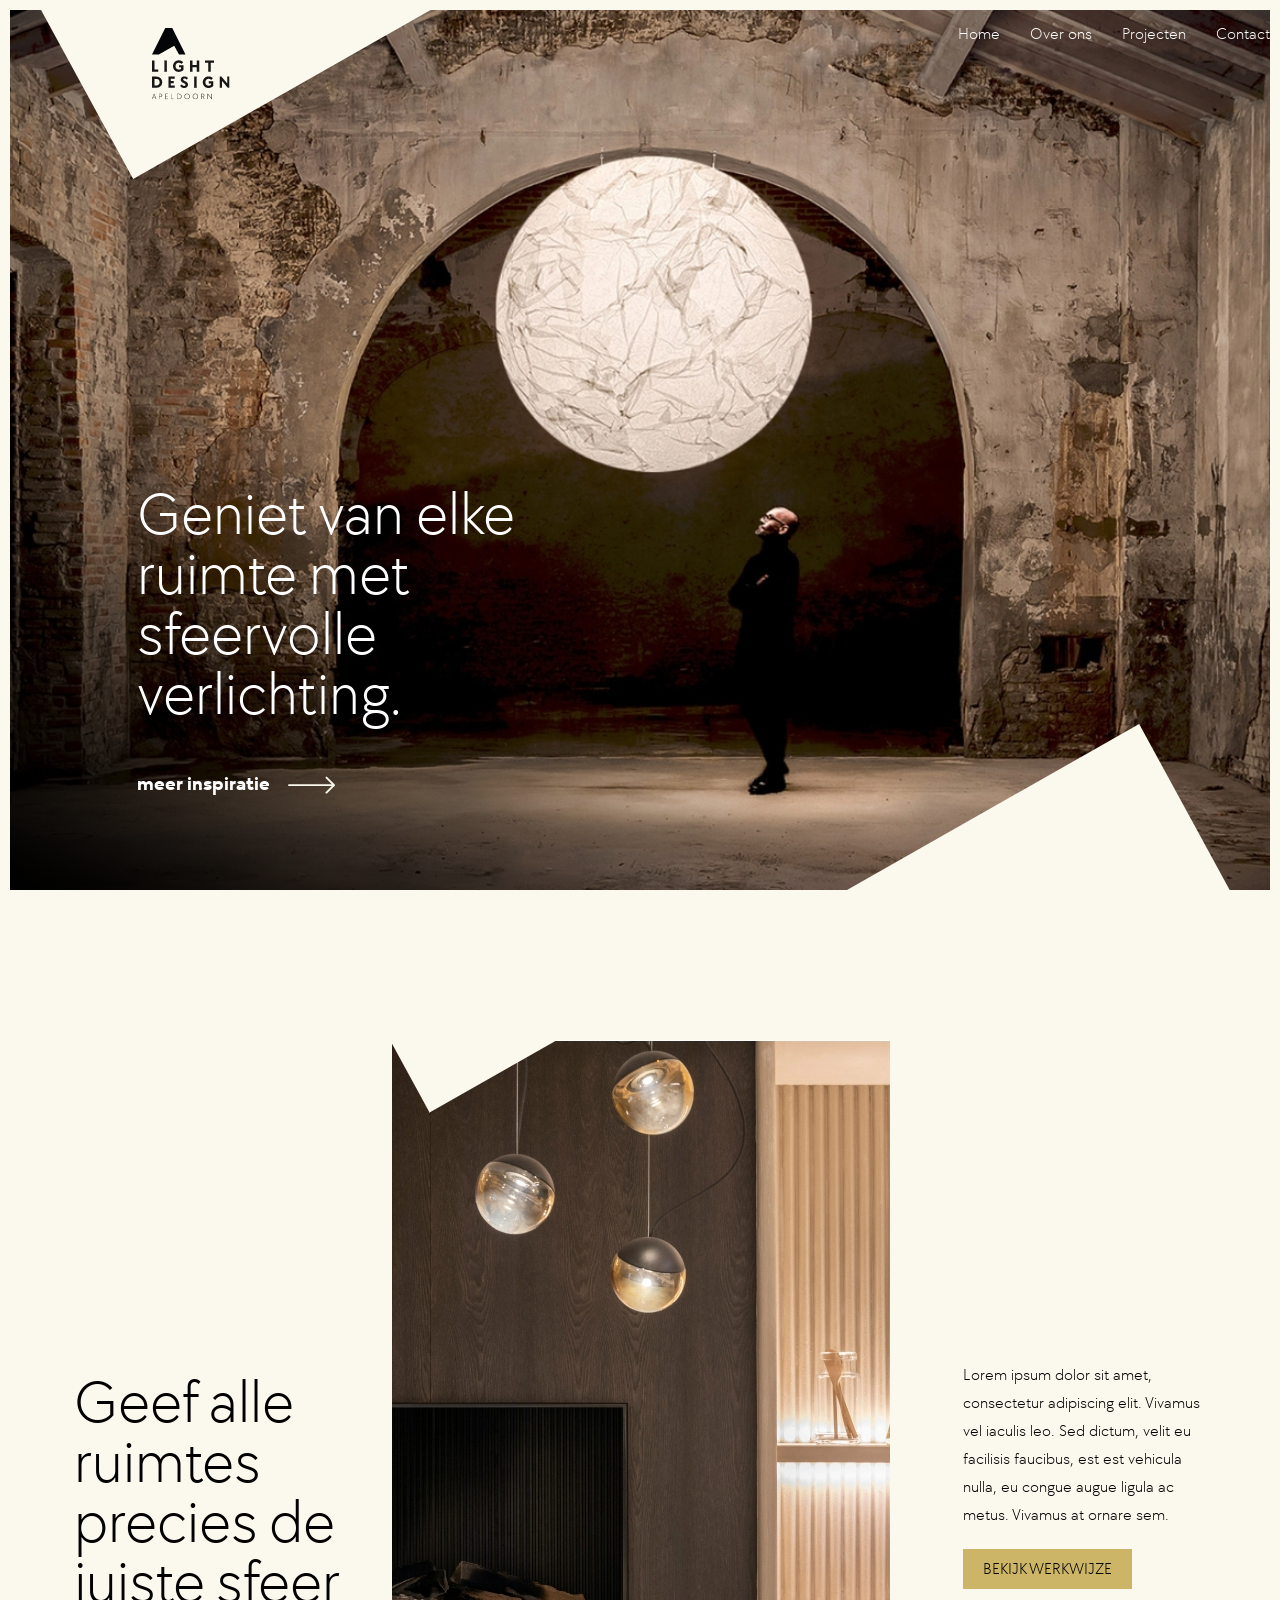
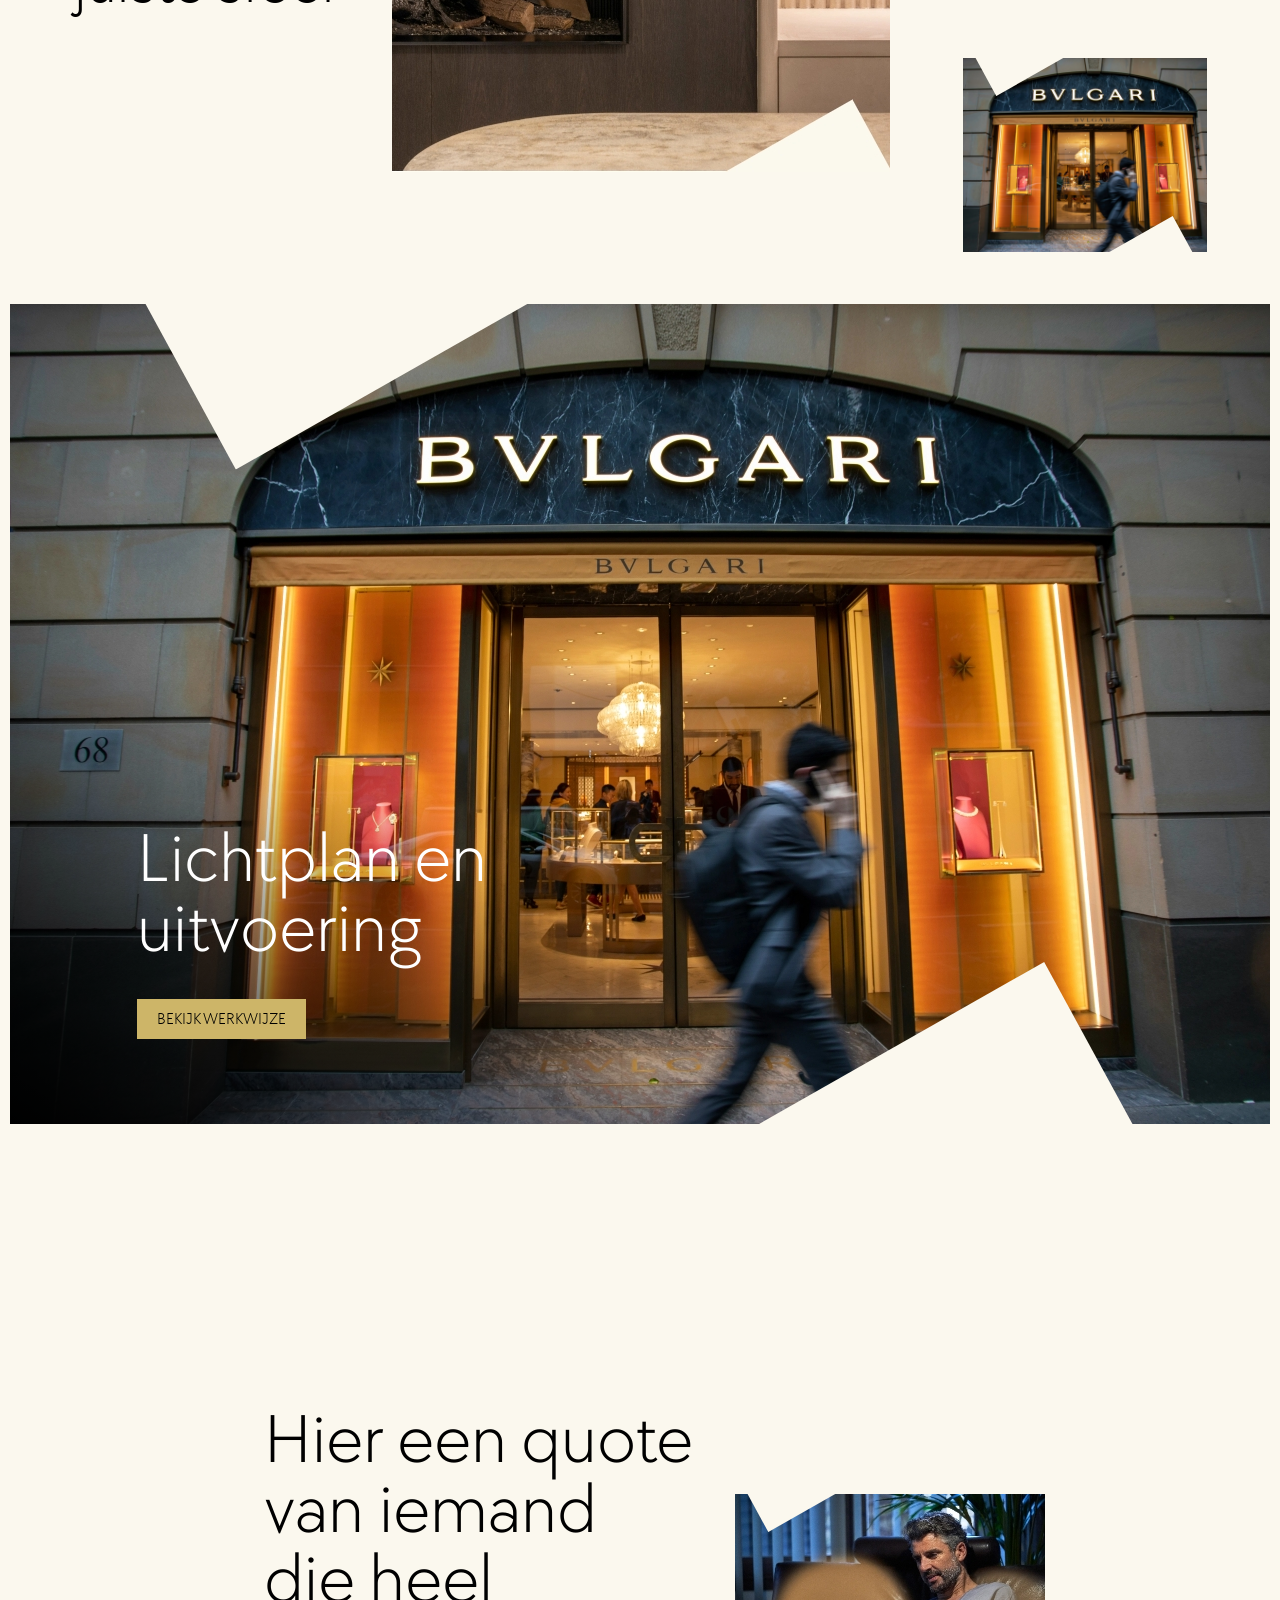
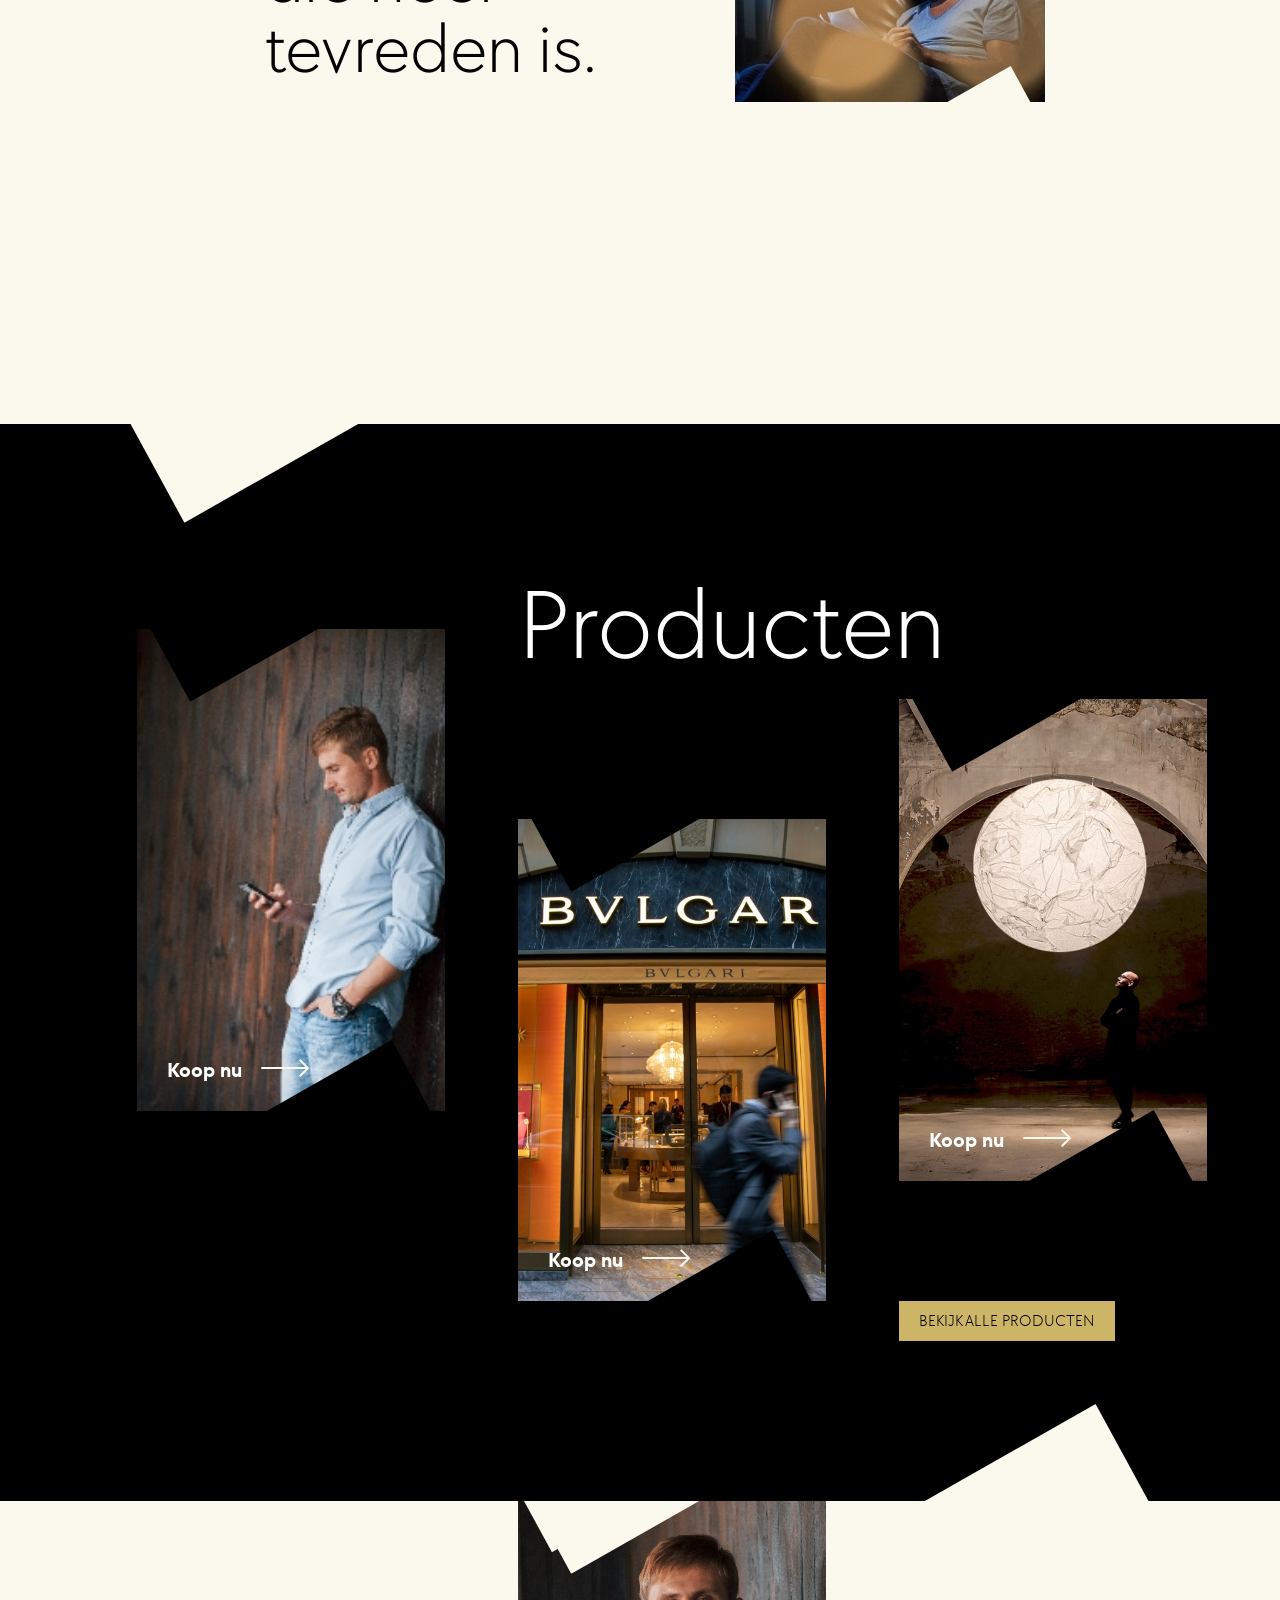
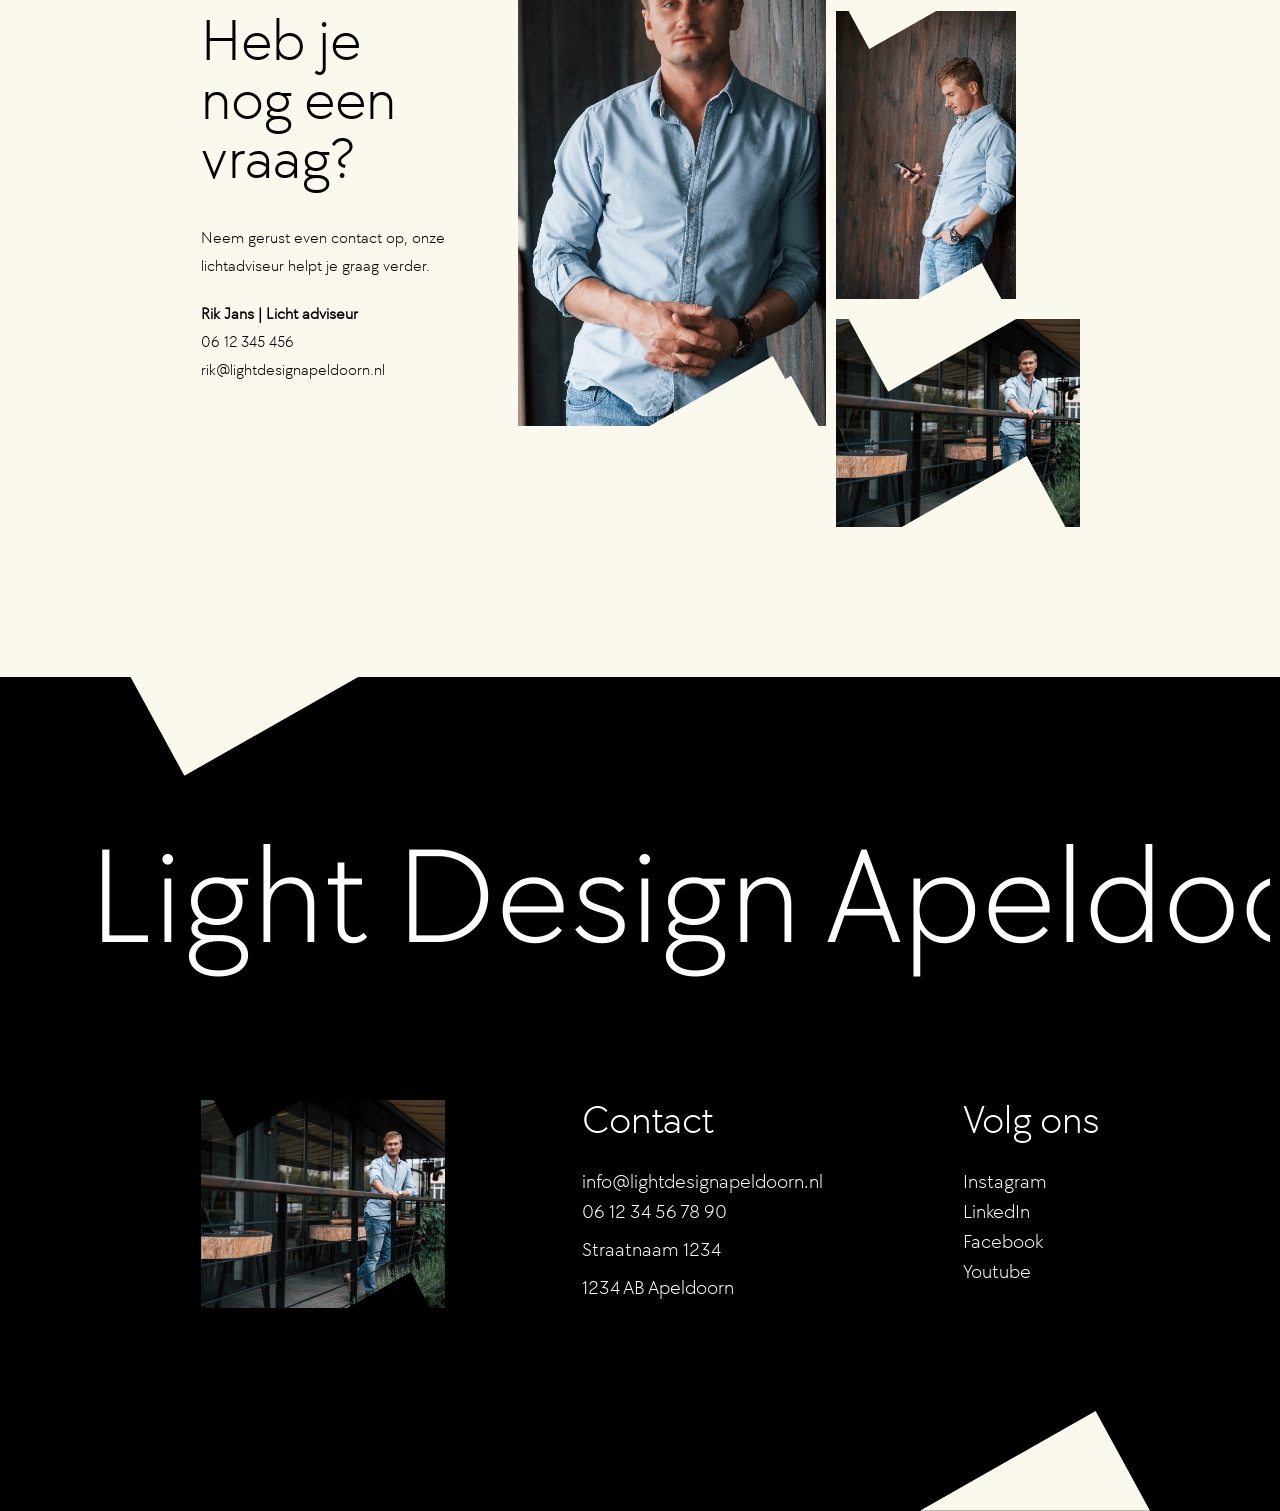
==== commit 26060668: "menu done" ====
--- a/index.html
+++ b/index.html
@@ -10,7 +10,12 @@
 
     <header>
       <div class="wrapper">
-        <a class="logo" href="index.html"><img src="images/logo.png" alt="image-logo"></a>
+        <a class="logo" href="index.html">
+          <svg class="shape-top" xmlns="http://www.w3.org/2000/svg" width="413.691"    height="179.454" viewBox="0 0 413.691 179.454">
+            <path id="Path_262" data-name="Path 262" d="M315.835,0,0,179.453H413.691Z" transform="translate(0 0)" fill="#fbf8ee"/>
+           </svg>
+          <img src="images/logo.png" alt="image-logo">
+        </a>
         <nav class="menu-large">
           <ul>
             <li><a href="index.html">Home</a></li>
--- a/style.css
+++ b/style.css
@@ -5,4 +5,4 @@
 Description: Custom developed theme.
 Text Domain: starter-theme
 Version: 1
-*/@font-face{font-family:"bold";src:url(/fonts/TTChocolatesTrialBold.ttf)}@font-face{font-family:"light";src:url(/fonts/TTChocolatesTrialLight.ttf)}html{line-height:1.75rem;font-size:1rem;font-weight:400;font-family:light,sans-serif;-webkit-font-smoothing:antialiased;-webkit-tap-highlight-color:rgba(0,0,0,0);-moz-osx-font-smoothing:grayscale;-webkit-text-size-adjust:100%;box-sizing:border-box;scroll-behavior:smooth}*{margin:0;padding:0}body{min-height:100vh;color:#000;background-color:#fbf8ee}#site-container{position:relative;overflow:hidden}#content-container>section:first-child{margin-top:50px}@media(min-width: 60rem){#content-container>section:first-child{margin-top:118px}}.cover-image{position:relative;width:100%}.cover-image>img{display:block;width:100%;height:100%;position:absolute;left:0;top:0;object-fit:cover}.wrapper{position:relative;width:calc(100% - 20px);max-width:86.875rem;margin:0 auto;display:grid;grid-template-columns:repeat(12, 1fr);grid-gap:50px 10px;gap:50px 10px}@media(min-width: 48rem){.wrapper{display:grid;grid-template-columns:repeat(20, 1fr);grid-gap:50px 10px;gap:50px 10px}}.with-margin{margin:2rem 0}@media(min-width: 48rem){.with-margin{margin:3rem 0}}@media(min-width: 60rem){.with-margin{margin:4rem 0}}@media(min-width: 90rem){.with-margin{margin:8rem 0}}.with-padding{padding:52px 0}@media(min-width: 48rem){.with-padding{padding:51px 0}}@media(min-width: 60rem){.with-padding{padding:5.75rem 0}}h1,h2,h3,h4{font-family:light,sans-serif;line-height:1;color:#000}h2,h3,h4{margin-bottom:0.625rem}h1{font-size:2.25rem;margin-bottom:1.5625rem;line-height:1;color:#fff;font-weight:300}@media(min-width: 60rem){h1{font-size:3.75rem;margin-bottom:2.25rem}}h2{font-size:2rem;line-height:1;font-weight:400;margin-bottom:1.5625rem}@media(min-width: 48rem){h2{font-size:2.5rem}}@media(min-width: 60rem){h2{font-size:3.75rem;margin-bottom:2.25rem}}h3{font-size:1.5rem;margin-bottom:0.9375rem}h4{font-size:1.375rem}b,strong{font-weight:700}em{font-style:italic}p{margin-bottom:20px}.text-container{padding:60px 0;grid-column-start:1;display:grid;grid-template-columns:repeat(12, 1fr);grid-gap:50px 10px;gap:50px 10px;grid-column-end:span 12}@media(min-width: 48rem){.text-container{grid-column-end:span 20;display:grid;grid-template-columns:repeat(20, 1fr);grid-gap:0rem 10px;gap:0rem 10px}}.text-container h1,.text-container h2,.text-container h3,.text-container h4,.text-container h5,.text-container h6{grid-column-start:2;grid-column-end:span 12}@media(min-width: 48rem){.text-container h1,.text-container h2,.text-container h3,.text-container h4,.text-container h5,.text-container h6{grid-column-start:3;grid-column-end:span 11}}.text-container p,.text-container ul,.text-container ol,.text-container blockquote,.text-container .embed-container,.text-container .wp-caption{line-height:1.5rem;max-width:100%;margin:0 0.3125rem 1.25rem 0;grid-column-start:2;grid-column-end:span 11}@media(min-width: 48rem){.text-container p,.text-container ul,.text-container ol,.text-container blockquote,.text-container .embed-container,.text-container .wp-caption{grid-column-start:3;grid-column-end:span 9}}@media(min-width: 60rem){.text-container p:last-child,.text-container ul:last-child,.text-container ol:last-child,.text-container blockquote:last-child,.text-container .embed-container:last-child,.text-container .wp-caption:last-child{margin-bottom:0}}.text-container ul,.text-container ol{position:relative;list-style:none}.text-container ul li:not(.gfield),.text-container ol li:not(.gfield){padding-left:1.25em}.text-container ul li:not(.gfield)::before,.text-container ol li:not(.gfield)::before{position:absolute;text-indent:-1.25em}.text-container ul li:not(.gfield)::before{content:"•"}.text-container ol{counter-reset:ol-counter}.text-container ol li{counter-increment:ol-counter}.text-container ol li::before{content:counter(ol-counter) "."}.text-container a:not(.btn):hover{color:#000}.text-container p:has(img){max-width:100%;position:relative;height:350px;margin:40px 0 60px 0;grid-column-start:2;grid-column-end:span 11}@media(min-width: 48rem){.text-container p:has(img){height:558px;grid-column-start:6;grid-column-end:span 13}}.text-container p:has(img)>img{width:100%;height:100%;object-fit:cover}.text-container p:has(img)::before{content:"";position:absolute;top:0;width:167.18px;left:10px;height:68px;background:url("images/shape-bottom.svg") no-repeat 0 0;z-index:3;transform:scale(-1)}.text-container p:has(img)::after{content:"";position:absolute;bottom:0;right:10px;width:167.18px;height:68px;background:url("images/shape-bottom.svg") no-repeat 0 0;z-index:5}.text-container blockquote{padding-left:1em;font-size:1.4em;line-height:1.2;border-left:.1rem solid currentColor}.text-container .body-text-btn{grid-column-start:2;grid-column-end:span 5}@media(min-width: 48rem){.text-container .body-text-btn{grid-column-start:3;grid-column-end:span 3}}.btn{transition:padding .3s ease-in-out;position:relative;font-family:bold,sans-serif;font-size:1rem;display:inline-block;background-color:#ba5d01;color:#fff;padding:0.75rem 1.25rem 0.75rem 1.25rem;text-decoration:none;line-height:1;overflow:hidden;z-index:1}.btn::before{position:absolute;content:"";top:50%;right:5px;width:35px;height:19px;transform:translate(-50%, -50%)}.btn{transition:all .2s ease-in-out}.btn-brown{font-family:light,sans-serif;background-color:#cdb568;color:#000;transition:all .2s ease-in-out;border:1px solid #cdb568;padding:0.6875rem 1.1875rem 0.6875rem 1.1875rem}.btn-brown:hover{background-color:rgba(0,0,0,0)}form{position:relative;max-width:43.75rem}form input[type=text]{background:#fff;height:3.75rem;padding:1.25rem 1.875rem;border-radius:1.875rem}form input[type=text]::-webkit-input-placeholder{color:rgba(0,0,0,.6);font-weight:400}form input[type=text]:-moz-placeholder{color:rgba(0,0,0,.6);font-weight:400}form input[type=text]::-moz-placeholder{color:rgba(0,0,0,.6);font-weight:400}form input[type=text]:-ms-input-placeholder{color:rgba(0,0,0,.6);font-weight:400}form input[type=submit]{position:absolute;top:0;right:0;background:#000;height:3.75rem;border-radius:1.875rem;color:#fff;font-weight:800;padding:0 1.875rem;text-transform:uppercase}form input[type=submit]:hover{cursor:pointer}header{position:fixed;top:0;left:0;height:80px;z-index:100;width:100%;transition:all .3s ease-in-out}header.fixed{background-color:#fbf8ee;box-shadow:0 2px 4px rgba(0,0,0,.1)}header.fixed .menu-large{transition:all .3s ease-in-out;margin-top:30px}header.fixed .menu-large ul li a{color:#000}.menu-large{display:none;margin-top:20px}@media(min-width: 48rem){.menu-large{display:block;grid-column-start:10;grid-column-end:span 10;justify-self:end}}@media(min-width: 48rem){.menu-large ul{display:flex;gap:30px;align-items:center}.menu-large ul li{list-style:none}.menu-large ul li a{text-decoration:none;color:#fff;font-size:1rem}}.logo{position:relative;display:inline-block;height:55px;width:60px;left:65px}.logo::before{content:"";position:absolute;top:-150px;left:-62px;width:400px;height:180px;z-index:-1;background-color:#fbf8ee;transform:rotate(-31deg)}.hero{overflow:hidden;position:relative;height:589px;margin:10px 10px 150px 10px}@media(min-width: 60rem){.hero{height:calc(100vh - 20px)}}.hero .wrapper{z-index:6;height:100%;align-items:end}@media(min-width: 48rem){.hero .wrapper{width:100%}}.hero .shape-bottom{bottom:-1px;position:absolute;right:25px;z-index:5;width:30vw;height:auto;max-width:414px}@media(min-width: 60rem){.hero .shape-bottom{right:40px}}.hero-image{position:absolute;height:100%;width:100%;z-index:3}.hero-image::before{content:"";position:absolute;top:0;left:0;width:100%;height:100%;z-index:4;background:#fff;background:linear-gradient(195deg, rgba(255, 255, 255, 0.0004376751) 50%, rgb(0, 0, 0) 100%)}@media(min-width: 60rem){.hero-image::before{background:linear-gradient(211deg, rgba(255, 255, 255, 0.0004376751) 65%, rgb(0, 0, 0) 100%)}}.hero-text{grid-column-start:2;grid-column-end:span 10;margin-bottom:38px}@media(min-width: 60rem){.hero-text{grid-column-start:3;grid-column-end:span 8;margin-bottom:76px}}.hero-text .arrow-right{position:relative;top:4px;right:0;padding-left:14px;width:35px;transition:right .3s ease-in-out}@media(min-width: 60rem){.hero-text .arrow-right{width:47px}}@media(min-width: 60rem){.hero-text .btn{padding-left:0;font-size:20px;background-color:rgba(0,0,0,0)}.hero-text .btn:hover .arrow-right{right:-20px;color:#ba5d01;z-index:-1}}.title-image{margin:92px 0px}.title-image .wrapper{align-items:end}.title-image .wrapper h2{font-size:46px;margin-bottom:40px;grid-column-start:2;grid-column-end:span 11}@media(min-width: 60rem){.title-image .wrapper h2{font-size:60px;margin-bottom:200px;grid-column-start:2;grid-column-end:span 5}}.title-image-image{height:440px;margin-left:1px;margin-bottom:40px;grid-column-start:3;grid-column-end:span 9}@media(min-width: 60rem){.title-image-image{height:732px;grid-column-start:7;grid-column-end:span 8}}.title-image-text-image{position:relative;bottom:-40px;grid-column-start:3;grid-column-end:span 9}@media(min-width: 60rem){.title-image-text-image{grid-column-start:16;grid-column-end:span 4}}.title-image-text-image-image{display:none}@media(min-width: 60rem){.title-image-text-image-image{position:relative;display:block;margin-top:60px;height:193.93px}.title-image-text-image-image .shape-top{top:-1px;position:absolute;left:25px;z-index:8;width:90px;height:auto;transform:scale(-1);max-width:414px}}@media(min-width: 60rem)and (min-width: 60rem){.title-image-text-image-image .shape-top{left:1vw}}@media(min-width: 60rem){.title-image-text-image-image .shape-bottom{bottom:-3px;position:absolute;right:25px;z-index:8;width:90px;height:auto;max-width:414px}}@media(min-width: 60rem)and (min-width: 60rem){.title-image-text-image-image .shape-bottom{right:1vw}}.overview-project{overflow:hidden;position:relative;height:589px;margin:10px 0px 150px 10px}@media(min-width: 60rem){.overview-project{margin:10px 10px 150px 10px;min-height:820px}}.overview-project .wrapper{width:100%;align-items:end;height:100%;z-index:4}.overview-project .shape-top{top:-1px;position:absolute;left:25px;z-index:8;width:30vw;height:auto;transform:scale(-1);max-width:414px}@media(min-width: 60rem){.overview-project .shape-top{left:135px}}.overview-project .shape-bottom{bottom:-5px;position:absolute;right:25px;z-index:8;width:30vw;height:auto;max-width:414px}@media(min-width: 60rem){.overview-project .shape-bottom{right:135px}}.overview-project-image{position:absolute;height:100%;width:100%;z-index:3}.overview-project-image::before{content:"";position:absolute;top:0;left:0;width:100%;height:100%;z-index:4;background:#fff;background:linear-gradient(195deg, rgba(255, 255, 255, 0.0004376751) 50%, rgb(0, 0, 0) 100%)}@media(min-width: 60rem){.overview-project-image::before{background:linear-gradient(211deg, rgba(255, 255, 255, 0.0004376751) 65%, rgb(0, 0, 0) 100%)}}.overview-project-text{grid-column-start:2;grid-column-end:span 10;margin-bottom:38px}@media(min-width: 60rem){.overview-project-text{grid-column-start:3;margin-bottom:76px}}.overview-project-text .arrow-right{position:relative;top:4px;right:0;padding-left:14px;width:35px;transition:right .3s ease-in-out}@media(min-width: 60rem){.overview-project-text .arrow-right{width:47px}}.overview-project-text h1{font-size:45px}@media(min-width: 60rem){.overview-project-text h1{font-size:70px}}.text-image{margin-bottom:150px;padding:130px 0}.text-image-background{position:relative;background-color:#000}.text-image-background .text-image-text h1{color:#fff}.text-image-background .text-image-image .shape-top path{fill:#000}.text-image-background .text-image-image .shape-bottom path{fill:#000}.text-image-background .shape-top{top:-1px;position:absolute;left:10px;z-index:8;width:118px;height:auto;transform:scale(-1)}@media(min-width: 60rem){.text-image-background .shape-top{width:230px;left:130px}}.text-image-background .shape-bottom{bottom:0px;position:absolute;right:10px;z-index:8;width:118px;height:auto}@media(min-width: 60rem){.text-image-background .shape-bottom{width:230px;right:130px}}.text-image-text{grid-column-start:2;grid-column-end:span 10}@media(min-width: 60rem){.text-image-text{grid-column-start:5;grid-column-end:span 7}}.text-image-text h1{color:#000;font-size:46px;margin-bottom:60px}@media(min-width: 60rem){.text-image-text h1{font-size:70px}}.text-image-image{position:relative;overflow:hidden;grid-column-start:3;grid-column-end:span 9;height:208px;max-width:310px}@media(min-width: 60rem){.text-image-image{grid-column-start:12;grid-column-end:span 6;margin:90px 0 0 26px}}.text-image-image .shape-top{top:-1px;position:absolute;left:25px;z-index:8;width:90px;height:auto;transform:scale(-1);max-width:414px}@media(min-width: 60rem){.text-image-image .shape-top{left:1vw}}.text-image-image .shape-bottom{bottom:-3px;position:absolute;right:25px;z-index:8;width:90px;height:auto;max-width:414px}@media(min-width: 60rem){.text-image-image .shape-bottom{right:1vw}}.overview-products{position:relative;background-color:#000;padding:100px 0}@media(min-width: 60rem){.overview-products{padding:150px 0}}.overview-products .wrapper h1{font-size:46px;grid-column-start:2}@media(min-width: 60rem){.overview-products .wrapper h1{font-size:70px;grid-column-start:9;grid-column-end:span 6;font-size:100px;margin-bottom:25px}}.overview-products .wrapper .btn-product{grid-column-start:2;grid-column-end:span 7}@media(min-width: 60rem){.overview-products .wrapper .btn-product{margin-top:-50px;grid-column-start:15;grid-column-end:span 5}}.overview-products .wrapper .btn-product .btn:hover{color:#cdb568}.overview-products .shape-top{top:-1px;position:absolute;left:10px;z-index:8;width:118px;height:auto;transform:scale(-1)}@media(min-width: 60rem){.overview-products .shape-top{width:230px;left:130px}}.overview-products .shape-bottom{bottom:-3px;position:absolute;right:10px;z-index:8;width:118px;height:auto}@media(min-width: 60rem){.overview-products .shape-bottom{width:230px;right:130px}}.overview-produc-item{height:482px;position:relative;overflow:hidden;grid-column-start:2;grid-column-end:span 10}@media(min-width: 48rem){.overview-produc-item{grid-column-end:span 9}.overview-produc-item:nth-child(3n+1){grid-column-start:2}.overview-produc-item:nth-child(3n+2){grid-column-start:12}}@media(min-width: 60rem){.overview-produc-item{grid-column-end:span 5}.overview-produc-item:nth-child(3n+1){grid-column-start:3;margin-top:-70px}.overview-produc-item:nth-child(3n+2){grid-column-start:9;margin-top:120px}.overview-produc-item:nth-child(3n+3){grid-column-start:15}}.overview-produc-item .shape-top{top:-1px;position:absolute;left:25px;z-index:8;width:170px;height:auto;transform:scale(-1);max-width:414px}.overview-produc-item .shape-top path{fill:#000}@media(min-width: 60rem){.overview-produc-item .shape-top{left:1vw}}.overview-produc-item .shape-bottom{bottom:-3px;position:absolute;right:25px;z-index:8;width:170px;height:auto;max-width:414px}.overview-produc-item .shape-bottom path{fill:#000}@media(min-width: 60rem){.overview-produc-item .shape-bottom{right:1vw}}.overview-product-item-image{position:absolute;top:0;left:0;width:100%;height:100%}.overview-product-item-text{position:absolute;width:100%;height:100%;display:flex;flex-direction:column;justify-content:end;z-index:4}.overview-product-item-text .btn{margin:30px;padding-left:0;padding-bottom:0;background-color:rgba(0,0,0,0)}.overview-product-item-text .btn span{display:inline-block;font-size:21px;padding-right:15px}.cta{margin-bottom:150px}.cta-content{grid-column-start:2;grid-column-end:span 8}@media(min-width: 60rem){.cta-content{margin-top:110px;grid-column-start:4;grid-column-end:span 4}}.cta-content h2{font-size:60px}@media(min-width: 60rem){.cta-content h2{font-size:59px}}.cta-content a{display:block;text-decoration:none;color:#000;transition:all .3s ease-in-out}.cta-content a:hover{color:#ba5d01}.cta-content h5{font-size:16px}.cta-image-big{overflow:hidden;height:350px;grid-column-start:2;grid-column-end:span 10}@media(min-width: 60rem){.cta-image-big{height:526px;grid-column-start:9;grid-column-end:span 5}}.cta-image-big .shape-top{top:-1px;position:absolute;left:25px;z-index:8;width:100px;height:auto;transform:scale(-1)}@media(min-width: 60rem){.cta-image-big .shape-top{left:1vw;width:170px}}.cta-image-big .shape-bottom{bottom:-3px;position:absolute;right:25px;z-index:8;width:100px;height:auto}@media(min-width: 60rem){.cta-image-big .shape-bottom{right:1vw;width:170px}}.cta-image-medium-small{display:none}@media(min-width: 60rem){.cta-image-medium-small{display:block;margin-top:110px;display:grid;grid-template-columns:repeat(4, 1fr);grid-gap:20px 10px;gap:20px 10px;grid-column-start:14;grid-column-end:span 4}}.cta-image-small{position:relative;overflow:hidden}@media(min-width: 60rem){.cta-image-small{height:288px;grid-column-start:1;grid-column-end:span 3}}.cta-image-small .shape-top{top:-1px;position:absolute;left:25px;z-index:8;width:90px;height:auto;transform:scale(-1)}@media(min-width: 60rem){.cta-image-small .shape-top{left:1vw}}.cta-image-small .shape-bottom{bottom:-3px;position:absolute;right:25px;z-index:8;width:90px;height:auto}@media(min-width: 60rem){.cta-image-small .shape-bottom{right:1vw}}.cta-image-medium{position:relative;overflow:hidden}@media(min-width: 60rem){.cta-image-medium{height:208px;grid-column-start:1;grid-column-end:span 4}}.cta-image-medium .shape-top{top:-1px;position:absolute;left:25px;z-index:8;width:170px;height:auto;transform:scale(-1);max-width:414px}@media(min-width: 60rem){.cta-image-medium .shape-top{left:1vw}}.cta-image-medium .shape-bottom{bottom:-3px;position:absolute;right:25px;z-index:8;width:170px;height:auto;max-width:414px}@media(min-width: 60rem){.cta-image-medium .shape-bottom{right:1vw}}.projectdetails{margin-bottom:150px}.projectdetails .wrapper{grid-template-rows:minmax(448px, 1fr)}.projectdetails-image-big{overflow:hidden;position:relative;height:730px;grid-column-start:1;grid-column-end:span 12}@media(min-width: 48rem){.projectdetails-image-big{grid-column-start:2;grid-column-end:span 8;grid-row-end:span 2}}.projectdetails-image-big .zoom-icon{position:absolute;width:32px;height:32px;z-index:10;bottom:5px;right:60px}@media(min-width: 60rem){.projectdetails-image-big .zoom-icon{right:3vw}}.projectdetails-image-big .shape-top{top:-1px;position:absolute;left:25px;z-index:8;width:170px;height:auto;transform:scale(-1);max-width:414px;right:25px}@media(min-width: 60rem){.projectdetails-image-big .shape-top{left:1vw}}.projectdetails-image-big .shape-bottom{bottom:-3px;position:absolute;right:25px;z-index:8;width:170px;height:auto;max-width:414px}@media(min-width: 60rem){.projectdetails-image-big .shape-bottom{right:1vw}}.start-11{grid-column-start:1}@media(min-width: 48rem){.start-11{grid-column-start:11}}.start-13{grid-column-start:1}@media(min-width: 48rem){.start-13{grid-column-start:13}}.projectdetails-image-medium{overflow:hidden;position:relative;height:445px;grid-column-end:span 12}@media(min-width: 48rem){.projectdetails-image-medium{grid-column-end:span 9}}.projectdetails-image-medium .zoom-icon{position:absolute;width:32px;height:32px;z-index:10;bottom:5px;right:60px}@media(min-width: 60rem){.projectdetails-image-medium .zoom-icon{right:3vw}}.projectdetails-image-medium .shape-top{top:-1px;position:absolute;left:25px;z-index:8;width:170px;height:auto;transform:scale(-1);max-width:414px}@media(min-width: 60rem){.projectdetails-image-medium .shape-top{left:1vw}}.projectdetails-image-medium .shape-bottom{bottom:-3px;position:absolute;right:25px;z-index:8;width:170px;height:auto;max-width:414px}@media(min-width: 60rem){.projectdetails-image-medium .shape-bottom{right:1vw}}.projectdetails-text{grid-column-end:span 9}.projectdetails-text-image{overflow:hidden;position:relative;grid-column-start:2;grid-column-end:span 4;grid-row-end:span 2;align-self:end}.projectdetails-text-image h2{margin-bottom:120px}.projectdetails-text-image-image{overflow:hidden;position:relative;height:250px}.projectdetails-text-image-image .zoom-icon{position:absolute;width:32px;height:32px;z-index:10;bottom:5px;right:60px}@media(min-width: 60rem){.projectdetails-text-image-image .zoom-icon{right:3vw}}.projectdetails-text-image-image .shape-top{top:-1px;position:absolute;left:25px;z-index:8;width:170px;height:auto;transform:scale(-1);max-width:414px}@media(min-width: 60rem){.projectdetails-text-image-image .shape-top{left:1vw}}.projectdetails-text-image-image .shape-bottom{bottom:-3px;position:absolute;right:25px;z-index:8;width:170px;height:auto;max-width:414px}@media(min-width: 60rem){.projectdetails-text-image-image .shape-bottom{right:1vw}}.contact{margin-bottom:150px}.contact-content{grid-column-start:2;grid-column-end:span 10}@media(min-width: 48rem){.contact-content{grid-column-start:3;grid-column-end:span 9}}.contact-sidebar{margin-top:30px;grid-column-start:2;grid-column-end:span 10}@media(min-width: 48rem){.contact-sidebar{grid-column-start:15;grid-column-end:span 4}}.contact-sidebar h3{margin-bottom:30px}@media(min-width: 48rem){.contact-sidebar h3{font-size:32px}}.contact-sidebar h5{font-size:15px}.contact-sidebar a{text-decoration:none;color:#000}.menu-is-open #content-container{position:fixed;width:100%;height:100vh;left:0;top:0}.header-menu-small{position:fixed;top:-100%;left:0;width:100%;transition:all .3s ease;z-index:8;opacity:0;min-height:100vh;background:#000}.header-menu-small .wrapper{padding-top:7.5rem}.header-menu-small .wrapper>ul{position:relative;width:100%;margin:0 auto}.header-menu-small .wrapper>ul ul.sub-menu li{margin-bottom:0}.header-menu-small .wrapper>ul ul.sub-menu li a{padding:0.625rem 1.25rem 1.25rem 1.875rem;font-size:1.25rem}.header-menu-small .wrapper>ul>li{margin-bottom:0.1875rem}.menu-is-open .header-menu-small{position:relative;top:0;opacity:1}.header-menu-small>ul{position:relative}.header-menu-small li{margin-bottom:0.1875rem}.header-menu-small a{font-family:bold,sans-serif;font-size:1.875rem;color:#fff;display:block;background:#181818;padding:1.25rem}.header-menu-large{display:none}@media(min-width: 60rem){.header-menu-large{display:flex;align-items:flex-start;padding-top:2.5rem}.header-menu-large li+li{margin-left:2rem}.header-menu-large li{position:relative}.header-menu-large li.current-menu-item:before{transition:all .4s ease-in-out;content:"";position:absolute;left:50%;top:-3.125rem;width:0.0625rem;height:1.875rem;background:#fff}.header-menu-large li.current-menu-item a{pointer-events:none}.header-menu-large li.menu-item-has-children:hover>ul{display:block}.fixed .header-menu-large li.current-menu-item:before{top:-2.5rem;background:#fff}.header-menu-large li a{font-family:bold,sans-serif;font-size:1.125rem;text-decoration:none;color:#fff}.header-menu-large li a:hover{text-decoration:underline}.fixed .header-menu-large li a{color:#fff}.fixed .header-menu-large{padding-top:1.25rem}.header-menu-large ul.sub-menu{display:none;position:absolute;top:2rem;left:0;background:#fff;min-width:9.375rem}.header-menu-large ul.sub-menu li{margin-left:0 !important;padding-bottom:0}.header-menu-large ul.sub-menu li a{color:#000;display:block;padding:0.75rem 0.625rem 0.5rem;font-size:1rem;border-radius:0;line-height:1.2}.header-menu-large ul.sub-menu li a:hover{background-color:rgba(0,0,0,.2);text-decoration:none}}.header-burger{position:absolute;top:1.875rem;transform:translateY(-50%);right:1.25rem;transition:transform .3s ease;transform-origin:center}@media(min-width: 60rem){.header-burger{display:none}}.menu-is-open .header-burger{transform:translateY(-50%) rotate(-90deg)}.header-burger-open{display:block;width:2.5rem;height:2.5rem}.menu-is-open .header-burger-open{display:none}.header-burger-close{display:none;width:2.5rem;height:2.5rem}.menu-is-open .header-burger-close{display:block}footer{position:relative;background-color:#000;padding:90px 0 150px 0}@media(min-width: 60rem){footer{padding:150px 0}}footer .shape-top{top:-1px;position:absolute;left:10px;z-index:8;width:118px;height:auto;transform:scale(-1)}@media(min-width: 60rem){footer .shape-top{width:230px;left:130px}}footer .shape-bottom{bottom:0px;position:absolute;right:10px;z-index:8;width:118px;height:auto}@media(min-width: 60rem){footer .shape-bottom{width:230px;right:130px}}footer .wrapper{display:grid;grid-template-columns:repeat(12, 1fr);grid-gap:0rem 10px;gap:0rem 10px;overflow:hidden}@media(min-width: 60rem){footer .wrapper{display:grid;grid-template-columns:repeat(20, 1fr);grid-gap:60px 10px;gap:60px 10px}}footer h1{position:relative;right:0px;font-size:11.2vw;margin-bottom:75px;text-wrap:nowrap;grid-column-start:2;grid-column-end:span 12}@media(min-width: 48rem){footer h1{font-size:10.8vw;right:-15px}}footer h3,footer p,footer a{color:#fff;text-decoration:none}footer h3{font-size:40px;font-weight:300;margin-bottom:27px}footer p{font-size:20px;margin-bottom:10px}footer a{font-size:20px}.footer-adress{margin-bottom:50px}.footer-content{grid-column-start:2;grid-column-end:span 11}@media(min-width: 60rem){.footer-content{grid-column-start:1;grid-column-end:span 20;display:grid;grid-template-columns:repeat(20, 1fr);grid-gap:0rem 10px;gap:0rem 10px}}.footer-image{position:relative;display:none;height:208px}@media(min-width: 60rem){.footer-image{display:block;grid-column-start:4;grid-column-end:span 4}}.footer-image .shape-top{top:-1px;position:absolute;left:25px;z-index:8;width:90px;height:auto;transform:scale(-1);max-width:414px}.footer-image .shape-top path{fill:#000}@media(min-width: 60rem){.footer-image .shape-top{left:1vw}}.footer-image .shape-bottom{bottom:-3px;position:absolute;right:25px;z-index:8;width:90px;height:auto;max-width:414px}.footer-image .shape-bottom path{fill:#000}@media(min-width: 60rem){.footer-image .shape-bottom{right:1vw}}@media(min-width: 60rem){.footer-adress{grid-column-start:10;grid-column-end:span 4}}@media(min-width: 60rem){.footer-social{grid-column-start:16;grid-column-end:span 3}}/*# sourceMappingURL=style.css.map */
+*/@font-face{font-family:"bold";src:url(/fonts/TTChocolatesTrialBold.ttf)}@font-face{font-family:"light";src:url(/fonts/TTChocolatesTrialLight.ttf)}html{line-height:1.75rem;font-size:1rem;font-weight:400;font-family:light,sans-serif;-webkit-font-smoothing:antialiased;-webkit-tap-highlight-color:rgba(0,0,0,0);-moz-osx-font-smoothing:grayscale;-webkit-text-size-adjust:100%;box-sizing:border-box;scroll-behavior:smooth}*{margin:0;padding:0}body{min-height:100vh;color:#000;background-color:#fbf8ee}#site-container{position:relative;overflow:hidden}#content-container>section:first-child{margin-top:50px}@media(min-width: 60rem){#content-container>section:first-child{margin-top:118px}}.cover-image{position:relative;width:100%}.cover-image>img{display:block;width:100%;height:100%;position:absolute;left:0;top:0;object-fit:cover}.wrapper{position:relative;width:calc(100% - 20px);max-width:86.875rem;margin:0 auto;display:grid;grid-template-columns:repeat(12, 1fr);grid-gap:50px 10px;gap:50px 10px}@media(min-width: 48rem){.wrapper{display:grid;grid-template-columns:repeat(20, 1fr);grid-gap:50px 10px;gap:50px 10px}}.with-margin{margin:2rem 0}@media(min-width: 48rem){.with-margin{margin:3rem 0}}@media(min-width: 60rem){.with-margin{margin:4rem 0}}@media(min-width: 90rem){.with-margin{margin:8rem 0}}.with-padding{padding:52px 0}@media(min-width: 48rem){.with-padding{padding:51px 0}}@media(min-width: 60rem){.with-padding{padding:5.75rem 0}}h1,h2,h3,h4{font-family:light,sans-serif;line-height:1;color:#000}h2,h3,h4{margin-bottom:0.625rem}h1{font-size:2.25rem;margin-bottom:1.5625rem;line-height:1;color:#fff;font-weight:300}@media(min-width: 60rem){h1{font-size:3.75rem;margin-bottom:2.25rem}}h2{font-size:2rem;line-height:1;font-weight:400;margin-bottom:1.5625rem}@media(min-width: 48rem){h2{font-size:2.5rem}}@media(min-width: 60rem){h2{font-size:3.75rem;margin-bottom:2.25rem}}h3{font-size:1.5rem;margin-bottom:0.9375rem}h4{font-size:1.375rem}b,strong{font-weight:700}em{font-style:italic}p{margin-bottom:20px}.text-container{padding:60px 0;grid-column-start:1;display:grid;grid-template-columns:repeat(12, 1fr);grid-gap:50px 10px;gap:50px 10px;grid-column-end:span 12}@media(min-width: 48rem){.text-container{grid-column-end:span 20;display:grid;grid-template-columns:repeat(20, 1fr);grid-gap:0rem 10px;gap:0rem 10px}}.text-container h1,.text-container h2,.text-container h3,.text-container h4,.text-container h5,.text-container h6{grid-column-start:2;grid-column-end:span 12}@media(min-width: 48rem){.text-container h1,.text-container h2,.text-container h3,.text-container h4,.text-container h5,.text-container h6{grid-column-start:3;grid-column-end:span 11}}.text-container p,.text-container ul,.text-container ol,.text-container blockquote,.text-container .embed-container,.text-container .wp-caption{line-height:1.5rem;max-width:100%;margin:0 0.3125rem 1.25rem 0;grid-column-start:2;grid-column-end:span 11}@media(min-width: 48rem){.text-container p,.text-container ul,.text-container ol,.text-container blockquote,.text-container .embed-container,.text-container .wp-caption{grid-column-start:3;grid-column-end:span 9}}@media(min-width: 60rem){.text-container p:last-child,.text-container ul:last-child,.text-container ol:last-child,.text-container blockquote:last-child,.text-container .embed-container:last-child,.text-container .wp-caption:last-child{margin-bottom:0}}.text-container ul,.text-container ol{position:relative;list-style:none}.text-container ul li:not(.gfield),.text-container ol li:not(.gfield){padding-left:1.25em}.text-container ul li:not(.gfield)::before,.text-container ol li:not(.gfield)::before{position:absolute;text-indent:-1.25em}.text-container ul li:not(.gfield)::before{content:"•"}.text-container ol{counter-reset:ol-counter}.text-container ol li{counter-increment:ol-counter}.text-container ol li::before{content:counter(ol-counter) "."}.text-container a:not(.btn):hover{color:#000}.text-container p:has(img){max-width:100%;position:relative;height:350px;margin:40px 0 60px 0;grid-column-start:2;grid-column-end:span 11}@media(min-width: 48rem){.text-container p:has(img){height:558px;grid-column-start:6;grid-column-end:span 13}}.text-container p:has(img)>img{width:100%;height:100%;object-fit:cover}.text-container p:has(img)::before{content:"";position:absolute;top:0;width:167.18px;left:10px;height:68px;background:url("images/shape-bottom.svg") no-repeat 0 0;z-index:3;transform:scale(-1)}.text-container p:has(img)::after{content:"";position:absolute;bottom:0;right:10px;width:167.18px;height:68px;background:url("images/shape-bottom.svg") no-repeat 0 0;z-index:5}.text-container blockquote{padding-left:1em;font-size:1.4em;line-height:1.2;border-left:.1rem solid currentColor}.text-container .body-text-btn{grid-column-start:2;grid-column-end:span 5}@media(min-width: 48rem){.text-container .body-text-btn{grid-column-start:3;grid-column-end:span 3}}.btn{transition:padding .3s ease-in-out;position:relative;font-family:bold,sans-serif;font-size:1rem;display:inline-block;background-color:#ba5d01;color:#fff;padding:0.75rem 1.25rem 0.75rem 1.25rem;text-decoration:none;line-height:1;overflow:hidden;z-index:1}.btn::before{position:absolute;content:"";top:50%;right:5px;width:35px;height:19px;transform:translate(-50%, -50%)}.btn{transition:all .2s ease-in-out}.btn-brown{font-family:light,sans-serif;background-color:#cdb568;color:#000;transition:all .2s ease-in-out;border:1px solid #cdb568;padding:0.6875rem 1.1875rem 0.6875rem 1.1875rem}.btn-brown:hover{background-color:rgba(0,0,0,0)}form{position:relative;max-width:43.75rem}form input[type=text]{background:#fff;height:3.75rem;padding:1.25rem 1.875rem;border-radius:1.875rem}form input[type=text]::-webkit-input-placeholder{color:rgba(0,0,0,.6);font-weight:400}form input[type=text]:-moz-placeholder{color:rgba(0,0,0,.6);font-weight:400}form input[type=text]::-moz-placeholder{color:rgba(0,0,0,.6);font-weight:400}form input[type=text]:-ms-input-placeholder{color:rgba(0,0,0,.6);font-weight:400}form input[type=submit]{position:absolute;top:0;right:0;background:#000;height:3.75rem;border-radius:1.875rem;color:#fff;font-weight:800;padding:0 1.875rem;text-transform:uppercase}form input[type=submit]:hover{cursor:pointer}header{position:fixed;top:0;left:0;height:80px;z-index:100;width:100%;transition:all .3s ease-in-out}header.fixed{background-color:#fbf8ee;box-shadow:0 2px 4px rgba(0,0,0,.1)}header.fixed .menu-large{transition:all .3s ease-in-out;margin-top:30px}header.fixed .menu-large ul li a{color:#000}.menu-large{display:none;margin-top:20px}@media(min-width: 48rem){.menu-large{display:block;grid-column-start:10;grid-column-end:span 11;justify-self:end}}@media(min-width: 48rem){.menu-large ul{display:flex;gap:30px;align-items:center}.menu-large ul li{list-style:none}.menu-large ul li a{text-decoration:none;color:#fff;font-size:1rem}}.logo{position:relative;height:55px;width:60px}@media(min-width: 48rem){.logo{left:65px}}.logo>img{position:absolute;top:26%;left:130%;width:78px;height:auto;object-fit:cover;align-self:center}@media(min-width: 48rem){.logo>img{top:50%;left:128%}}.logo .shape-top{top:-1px;position:absolute;left:10px;z-index:8;width:315px;height:auto;transform:scale(-1);z-index:-1}@media(min-width: 48rem){.logo .shape-top{width:415px;left:-40px}}.hero{overflow:hidden;position:relative;height:589px;margin:10px 10px 150px 10px}@media(min-width: 60rem){.hero{height:calc(100vh - 20px)}}.hero .wrapper{z-index:6;height:100%;align-items:end}@media(min-width: 48rem){.hero .wrapper{width:100%}}.hero .shape-bottom{bottom:-1px;position:absolute;right:25px;z-index:5;width:30vw;height:auto;max-width:414px}@media(min-width: 60rem){.hero .shape-bottom{right:40px}}.hero-image{position:absolute;height:100%;width:100%;z-index:3}.hero-image::before{content:"";position:absolute;top:0;left:0;width:100%;height:100%;z-index:4;background:#fff;background:linear-gradient(195deg, rgba(255, 255, 255, 0.0004376751) 50%, rgb(0, 0, 0) 100%)}@media(min-width: 60rem){.hero-image::before{background:linear-gradient(211deg, rgba(255, 255, 255, 0.0004376751) 65%, rgb(0, 0, 0) 100%)}}.hero-text{grid-column-start:2;grid-column-end:span 10;margin-bottom:38px}@media(min-width: 60rem){.hero-text{grid-column-start:3;grid-column-end:span 8;margin-bottom:76px}}.hero-text .arrow-right{position:relative;top:4px;right:0;padding-left:14px;width:35px;transition:right .3s ease-in-out}@media(min-width: 60rem){.hero-text .arrow-right{width:47px}}@media(min-width: 60rem){.hero-text .btn{padding-left:0;font-size:20px;background-color:rgba(0,0,0,0)}.hero-text .btn:hover .arrow-right{right:-20px;color:#ba5d01;z-index:-1}}.title-image{margin:92px 0px}.title-image .wrapper{align-items:end}.title-image .wrapper h2{font-size:46px;margin-bottom:40px;grid-column-start:2;grid-column-end:span 11}@media(min-width: 60rem){.title-image .wrapper h2{font-size:60px;margin-bottom:200px;grid-column-start:2;grid-column-end:span 5}}.title-image-image{height:440px;margin-left:1px;margin-bottom:40px;grid-column-start:3;grid-column-end:span 9}@media(min-width: 60rem){.title-image-image{height:732px;grid-column-start:7;grid-column-end:span 8}}.title-image-text-image{position:relative;bottom:-40px;grid-column-start:3;grid-column-end:span 9}@media(min-width: 60rem){.title-image-text-image{grid-column-start:16;grid-column-end:span 4}}.title-image-text-image-image{display:none}@media(min-width: 60rem){.title-image-text-image-image{position:relative;display:block;margin-top:60px;height:193.93px}.title-image-text-image-image .shape-top{top:-1px;position:absolute;left:25px;z-index:8;width:90px;height:auto;transform:scale(-1);max-width:414px}}@media(min-width: 60rem)and (min-width: 60rem){.title-image-text-image-image .shape-top{left:1vw}}@media(min-width: 60rem){.title-image-text-image-image .shape-bottom{bottom:-3px;position:absolute;right:25px;z-index:8;width:90px;height:auto;max-width:414px}}@media(min-width: 60rem)and (min-width: 60rem){.title-image-text-image-image .shape-bottom{right:1vw}}.overview-project{overflow:hidden;position:relative;height:589px;margin:10px 0px 150px 10px}@media(min-width: 60rem){.overview-project{margin:10px 10px 150px 10px;min-height:820px}}.overview-project .wrapper{width:100%;align-items:end;height:100%;z-index:4}.overview-project .shape-top{top:-1px;position:absolute;left:25px;z-index:8;width:30vw;height:auto;transform:scale(-1);max-width:414px}@media(min-width: 60rem){.overview-project .shape-top{left:135px}}.overview-project .shape-bottom{bottom:-5px;position:absolute;right:25px;z-index:8;width:30vw;height:auto;max-width:414px}@media(min-width: 60rem){.overview-project .shape-bottom{right:135px}}.overview-project-image{position:absolute;height:100%;width:100%;z-index:3}.overview-project-image::before{content:"";position:absolute;top:0;left:0;width:100%;height:100%;z-index:4;background:#fff;background:linear-gradient(195deg, rgba(255, 255, 255, 0.0004376751) 50%, rgb(0, 0, 0) 100%)}@media(min-width: 60rem){.overview-project-image::before{background:linear-gradient(211deg, rgba(255, 255, 255, 0.0004376751) 65%, rgb(0, 0, 0) 100%)}}.overview-project-text{grid-column-start:2;grid-column-end:span 10;margin-bottom:38px}@media(min-width: 60rem){.overview-project-text{grid-column-start:3;margin-bottom:76px}}.overview-project-text .arrow-right{position:relative;top:4px;right:0;padding-left:14px;width:35px;transition:right .3s ease-in-out}@media(min-width: 60rem){.overview-project-text .arrow-right{width:47px}}.overview-project-text h1{font-size:45px}@media(min-width: 60rem){.overview-project-text h1{font-size:70px}}.text-image{margin-bottom:150px;padding:130px 0}.text-image-background{position:relative;background-color:#000}.text-image-background .text-image-text h1{color:#fff}.text-image-background .text-image-image .shape-top path{fill:#000}.text-image-background .text-image-image .shape-bottom path{fill:#000}.text-image-background .shape-top{top:-1px;position:absolute;left:10px;z-index:8;width:118px;height:auto;transform:scale(-1)}@media(min-width: 60rem){.text-image-background .shape-top{width:230px;left:130px}}.text-image-background .shape-bottom{bottom:0px;position:absolute;right:10px;z-index:8;width:118px;height:auto}@media(min-width: 60rem){.text-image-background .shape-bottom{width:230px;right:130px}}.text-image-text{grid-column-start:2;grid-column-end:span 10}@media(min-width: 60rem){.text-image-text{grid-column-start:5;grid-column-end:span 7}}.text-image-text h1{color:#000;font-size:46px;margin-bottom:60px}@media(min-width: 60rem){.text-image-text h1{font-size:70px}}.text-image-image{position:relative;overflow:hidden;grid-column-start:3;grid-column-end:span 9;height:208px;max-width:310px}@media(min-width: 60rem){.text-image-image{grid-column-start:12;grid-column-end:span 6;margin:90px 0 0 26px}}.text-image-image .shape-top{top:-1px;position:absolute;left:25px;z-index:8;width:90px;height:auto;transform:scale(-1);max-width:414px}@media(min-width: 60rem){.text-image-image .shape-top{left:1vw}}.text-image-image .shape-bottom{bottom:-3px;position:absolute;right:25px;z-index:8;width:90px;height:auto;max-width:414px}@media(min-width: 60rem){.text-image-image .shape-bottom{right:1vw}}.overview-products{position:relative;background-color:#000;padding:100px 0}@media(min-width: 60rem){.overview-products{padding:150px 0}}.overview-products .wrapper h1{font-size:46px;grid-column-start:2}@media(min-width: 60rem){.overview-products .wrapper h1{font-size:70px;grid-column-start:9;grid-column-end:span 6;font-size:100px;margin-bottom:25px}}.overview-products .wrapper .btn-product{grid-column-start:2;grid-column-end:span 7}@media(min-width: 60rem){.overview-products .wrapper .btn-product{margin-top:-50px;grid-column-start:15;grid-column-end:span 5}}.overview-products .wrapper .btn-product .btn:hover{color:#cdb568}.overview-products .shape-top{top:-1px;position:absolute;left:10px;z-index:8;width:118px;height:auto;transform:scale(-1)}@media(min-width: 60rem){.overview-products .shape-top{width:230px;left:130px}}.overview-products .shape-bottom{bottom:-3px;position:absolute;right:10px;z-index:8;width:118px;height:auto}@media(min-width: 60rem){.overview-products .shape-bottom{width:230px;right:130px}}.overview-produc-item{height:482px;position:relative;overflow:hidden;grid-column-start:2;grid-column-end:span 10}@media(min-width: 48rem){.overview-produc-item{grid-column-end:span 9}.overview-produc-item:nth-child(3n+1){grid-column-start:2}.overview-produc-item:nth-child(3n+2){grid-column-start:12}}@media(min-width: 60rem){.overview-produc-item{grid-column-end:span 5}.overview-produc-item:nth-child(3n+1){grid-column-start:3;margin-top:-70px}.overview-produc-item:nth-child(3n+2){grid-column-start:9;margin-top:120px}.overview-produc-item:nth-child(3n+3){grid-column-start:15}}.overview-produc-item .shape-top{top:-1px;position:absolute;left:25px;z-index:8;width:170px;height:auto;transform:scale(-1);max-width:414px}.overview-produc-item .shape-top path{fill:#000}@media(min-width: 60rem){.overview-produc-item .shape-top{left:1vw}}.overview-produc-item .shape-bottom{bottom:-3px;position:absolute;right:25px;z-index:8;width:170px;height:auto;max-width:414px}.overview-produc-item .shape-bottom path{fill:#000}@media(min-width: 60rem){.overview-produc-item .shape-bottom{right:1vw}}.overview-product-item-image{position:absolute;top:0;left:0;width:100%;height:100%}.overview-product-item-text{position:absolute;width:100%;height:100%;display:flex;flex-direction:column;justify-content:end;z-index:4}.overview-product-item-text .btn{margin:30px;padding-left:0;padding-bottom:0;background-color:rgba(0,0,0,0)}.overview-product-item-text .btn span{display:inline-block;font-size:21px;padding-right:15px}.cta{margin-bottom:150px}.cta-content{grid-column-start:2;grid-column-end:span 8}@media(min-width: 60rem){.cta-content{margin-top:110px;grid-column-start:4;grid-column-end:span 4}}.cta-content h2{font-size:60px}@media(min-width: 60rem){.cta-content h2{font-size:59px}}.cta-content a{display:block;text-decoration:none;color:#000;transition:all .3s ease-in-out}.cta-content a:hover{color:#ba5d01}.cta-content h5{font-size:16px}.cta-image-big{overflow:hidden;height:350px;grid-column-start:2;grid-column-end:span 10}@media(min-width: 60rem){.cta-image-big{height:526px;grid-column-start:9;grid-column-end:span 5}}.cta-image-big .shape-top{top:-1px;position:absolute;left:25px;z-index:8;width:100px;height:auto;transform:scale(-1)}@media(min-width: 60rem){.cta-image-big .shape-top{left:1vw;width:170px}}.cta-image-big .shape-bottom{bottom:-3px;position:absolute;right:25px;z-index:8;width:100px;height:auto}@media(min-width: 60rem){.cta-image-big .shape-bottom{right:1vw;width:170px}}.cta-image-medium-small{display:none}@media(min-width: 60rem){.cta-image-medium-small{display:block;margin-top:110px;display:grid;grid-template-columns:repeat(4, 1fr);grid-gap:20px 10px;gap:20px 10px;grid-column-start:14;grid-column-end:span 4}}.cta-image-small{position:relative;overflow:hidden}@media(min-width: 60rem){.cta-image-small{height:288px;grid-column-start:1;grid-column-end:span 3}}.cta-image-small .shape-top{top:-1px;position:absolute;left:25px;z-index:8;width:90px;height:auto;transform:scale(-1)}@media(min-width: 60rem){.cta-image-small .shape-top{left:1vw}}.cta-image-small .shape-bottom{bottom:-3px;position:absolute;right:25px;z-index:8;width:90px;height:auto}@media(min-width: 60rem){.cta-image-small .shape-bottom{right:1vw}}.cta-image-medium{position:relative;overflow:hidden}@media(min-width: 60rem){.cta-image-medium{height:208px;grid-column-start:1;grid-column-end:span 4}}.cta-image-medium .shape-top{top:-1px;position:absolute;left:25px;z-index:8;width:170px;height:auto;transform:scale(-1);max-width:414px}@media(min-width: 60rem){.cta-image-medium .shape-top{left:1vw}}.cta-image-medium .shape-bottom{bottom:-3px;position:absolute;right:25px;z-index:8;width:170px;height:auto;max-width:414px}@media(min-width: 60rem){.cta-image-medium .shape-bottom{right:1vw}}.projectdetails{margin-bottom:150px}.projectdetails .wrapper{grid-template-rows:minmax(448px, 1fr)}.projectdetails-image-big{overflow:hidden;position:relative;height:730px;grid-column-start:1;grid-column-end:span 12}@media(min-width: 48rem){.projectdetails-image-big{grid-column-start:2;grid-column-end:span 8;grid-row-end:span 2}}.projectdetails-image-big .zoom-icon{position:absolute;width:32px;height:32px;z-index:10;bottom:5px;right:60px}@media(min-width: 60rem){.projectdetails-image-big .zoom-icon{right:3vw}}.projectdetails-image-big .shape-top{top:-1px;position:absolute;left:25px;z-index:8;width:170px;height:auto;transform:scale(-1);max-width:414px;right:25px}@media(min-width: 60rem){.projectdetails-image-big .shape-top{left:1vw}}.projectdetails-image-big .shape-bottom{bottom:-3px;position:absolute;right:25px;z-index:8;width:170px;height:auto;max-width:414px}@media(min-width: 60rem){.projectdetails-image-big .shape-bottom{right:1vw}}.start-11{grid-column-start:1}@media(min-width: 48rem){.start-11{grid-column-start:11}}.start-13{grid-column-start:1}@media(min-width: 48rem){.start-13{grid-column-start:13}}.projectdetails-image-medium{overflow:hidden;position:relative;height:445px;grid-column-end:span 12}@media(min-width: 48rem){.projectdetails-image-medium{grid-column-end:span 9}}.projectdetails-image-medium .zoom-icon{position:absolute;width:32px;height:32px;z-index:10;bottom:5px;right:60px}@media(min-width: 60rem){.projectdetails-image-medium .zoom-icon{right:3vw}}.projectdetails-image-medium .shape-top{top:-1px;position:absolute;left:25px;z-index:8;width:170px;height:auto;transform:scale(-1);max-width:414px}@media(min-width: 60rem){.projectdetails-image-medium .shape-top{left:1vw}}.projectdetails-image-medium .shape-bottom{bottom:-3px;position:absolute;right:25px;z-index:8;width:170px;height:auto;max-width:414px}@media(min-width: 60rem){.projectdetails-image-medium .shape-bottom{right:1vw}}.projectdetails-text{grid-column-end:span 9}.projectdetails-text-image{overflow:hidden;position:relative;grid-column-start:2;grid-column-end:span 4;grid-row-end:span 2;align-self:end}.projectdetails-text-image h2{margin-bottom:120px}.projectdetails-text-image-image{overflow:hidden;position:relative;height:250px}.projectdetails-text-image-image .zoom-icon{position:absolute;width:32px;height:32px;z-index:10;bottom:5px;right:60px}@media(min-width: 60rem){.projectdetails-text-image-image .zoom-icon{right:3vw}}.projectdetails-text-image-image .shape-top{top:-1px;position:absolute;left:25px;z-index:8;width:170px;height:auto;transform:scale(-1);max-width:414px}@media(min-width: 60rem){.projectdetails-text-image-image .shape-top{left:1vw}}.projectdetails-text-image-image .shape-bottom{bottom:-3px;position:absolute;right:25px;z-index:8;width:170px;height:auto;max-width:414px}@media(min-width: 60rem){.projectdetails-text-image-image .shape-bottom{right:1vw}}.contact{margin-bottom:150px}.contact-content{grid-column-start:2;grid-column-end:span 10}@media(min-width: 48rem){.contact-content{grid-column-start:3;grid-column-end:span 9}}.contact-sidebar{margin-top:30px;grid-column-start:2;grid-column-end:span 10}@media(min-width: 48rem){.contact-sidebar{grid-column-start:15;grid-column-end:span 4}}.contact-sidebar h3{margin-bottom:30px}@media(min-width: 48rem){.contact-sidebar h3{font-size:32px}}.contact-sidebar h5{font-size:15px}.contact-sidebar a{text-decoration:none;color:#000}.menu-is-open #content-container{position:fixed;width:100%;height:100vh;left:0;top:0}.header-menu-small{position:fixed;top:-100%;left:0;width:100%;transition:all .3s ease;z-index:8;opacity:0;min-height:100vh;background:#000}.header-menu-small .wrapper{padding-top:7.5rem}.header-menu-small .wrapper>ul{position:relative;width:100%;margin:0 auto}.header-menu-small .wrapper>ul ul.sub-menu li{margin-bottom:0}.header-menu-small .wrapper>ul ul.sub-menu li a{padding:0.625rem 1.25rem 1.25rem 1.875rem;font-size:1.25rem}.header-menu-small .wrapper>ul>li{margin-bottom:0.1875rem}.menu-is-open .header-menu-small{position:relative;top:0;opacity:1}.header-menu-small>ul{position:relative}.header-menu-small li{margin-bottom:0.1875rem}.header-menu-small a{font-family:bold,sans-serif;font-size:1.875rem;color:#fff;display:block;background:#181818;padding:1.25rem}.header-menu-large{display:none}@media(min-width: 60rem){.header-menu-large{display:flex;align-items:flex-start;padding-top:2.5rem}.header-menu-large li+li{margin-left:2rem}.header-menu-large li{position:relative}.header-menu-large li.current-menu-item:before{transition:all .4s ease-in-out;content:"";position:absolute;left:50%;top:-3.125rem;width:0.0625rem;height:1.875rem;background:#fff}.header-menu-large li.current-menu-item a{pointer-events:none}.header-menu-large li.menu-item-has-children:hover>ul{display:block}.fixed .header-menu-large li.current-menu-item:before{top:-2.5rem;background:#fff}.header-menu-large li a{font-family:bold,sans-serif;font-size:1.125rem;text-decoration:none;color:#fff}.header-menu-large li a:hover{text-decoration:underline}.fixed .header-menu-large li a{color:#fff}.fixed .header-menu-large{padding-top:1.25rem}.header-menu-large ul.sub-menu{display:none;position:absolute;top:2rem;left:0;background:#fff;min-width:9.375rem}.header-menu-large ul.sub-menu li{margin-left:0 !important;padding-bottom:0}.header-menu-large ul.sub-menu li a{color:#000;display:block;padding:0.75rem 0.625rem 0.5rem;font-size:1rem;border-radius:0;line-height:1.2}.header-menu-large ul.sub-menu li a:hover{background-color:rgba(0,0,0,.2);text-decoration:none}}.header-burger{position:absolute;top:1.875rem;transform:translateY(-50%);right:1.25rem;transition:transform .3s ease;transform-origin:center}@media(min-width: 60rem){.header-burger{display:none}}.menu-is-open .header-burger{transform:translateY(-50%) rotate(-90deg)}.header-burger-open{display:block;width:2.5rem;height:2.5rem}.menu-is-open .header-burger-open{display:none}.header-burger-close{display:none;width:2.5rem;height:2.5rem}.menu-is-open .header-burger-close{display:block}footer{position:relative;background-color:#000;padding:90px 0 150px 0}@media(min-width: 60rem){footer{padding:150px 0}}footer .shape-top{top:-1px;position:absolute;left:10px;z-index:8;width:118px;height:auto;transform:scale(-1)}@media(min-width: 60rem){footer .shape-top{width:230px;left:130px}}footer .shape-bottom{bottom:0px;position:absolute;right:10px;z-index:8;width:118px;height:auto}@media(min-width: 60rem){footer .shape-bottom{width:230px;right:130px}}footer .wrapper{display:grid;grid-template-columns:repeat(12, 1fr);grid-gap:0rem 10px;gap:0rem 10px;overflow:hidden}@media(min-width: 60rem){footer .wrapper{display:grid;grid-template-columns:repeat(20, 1fr);grid-gap:60px 10px;gap:60px 10px}}footer h1{position:relative;right:0px;font-size:11.2vw;margin-bottom:75px;text-wrap:nowrap;grid-column-start:2;grid-column-end:span 12}@media(min-width: 48rem){footer h1{font-size:10.8vw;right:-15px}}footer h3,footer p,footer a{color:#fff;text-decoration:none}footer h3{font-size:40px;font-weight:300;margin-bottom:27px}footer p{font-size:20px;margin-bottom:10px}footer a{font-size:20px}.footer-adress{margin-bottom:50px}.footer-content{grid-column-start:2;grid-column-end:span 11}@media(min-width: 60rem){.footer-content{grid-column-start:1;grid-column-end:span 20;display:grid;grid-template-columns:repeat(20, 1fr);grid-gap:0rem 10px;gap:0rem 10px}}.footer-image{position:relative;display:none;height:208px}@media(min-width: 60rem){.footer-image{display:block;grid-column-start:4;grid-column-end:span 4}}.footer-image .shape-top{top:-1px;position:absolute;left:25px;z-index:8;width:90px;height:auto;transform:scale(-1);max-width:414px}.footer-image .shape-top path{fill:#000}@media(min-width: 60rem){.footer-image .shape-top{left:1vw}}.footer-image .shape-bottom{bottom:-3px;position:absolute;right:25px;z-index:8;width:90px;height:auto;max-width:414px}.footer-image .shape-bottom path{fill:#000}@media(min-width: 60rem){.footer-image .shape-bottom{right:1vw}}@media(min-width: 60rem){.footer-adress{grid-column-start:10;grid-column-end:span 4}}@media(min-width: 60rem){.footer-social{grid-column-start:16;grid-column-end:span 3}}/*# sourceMappingURL=style.css.map */
